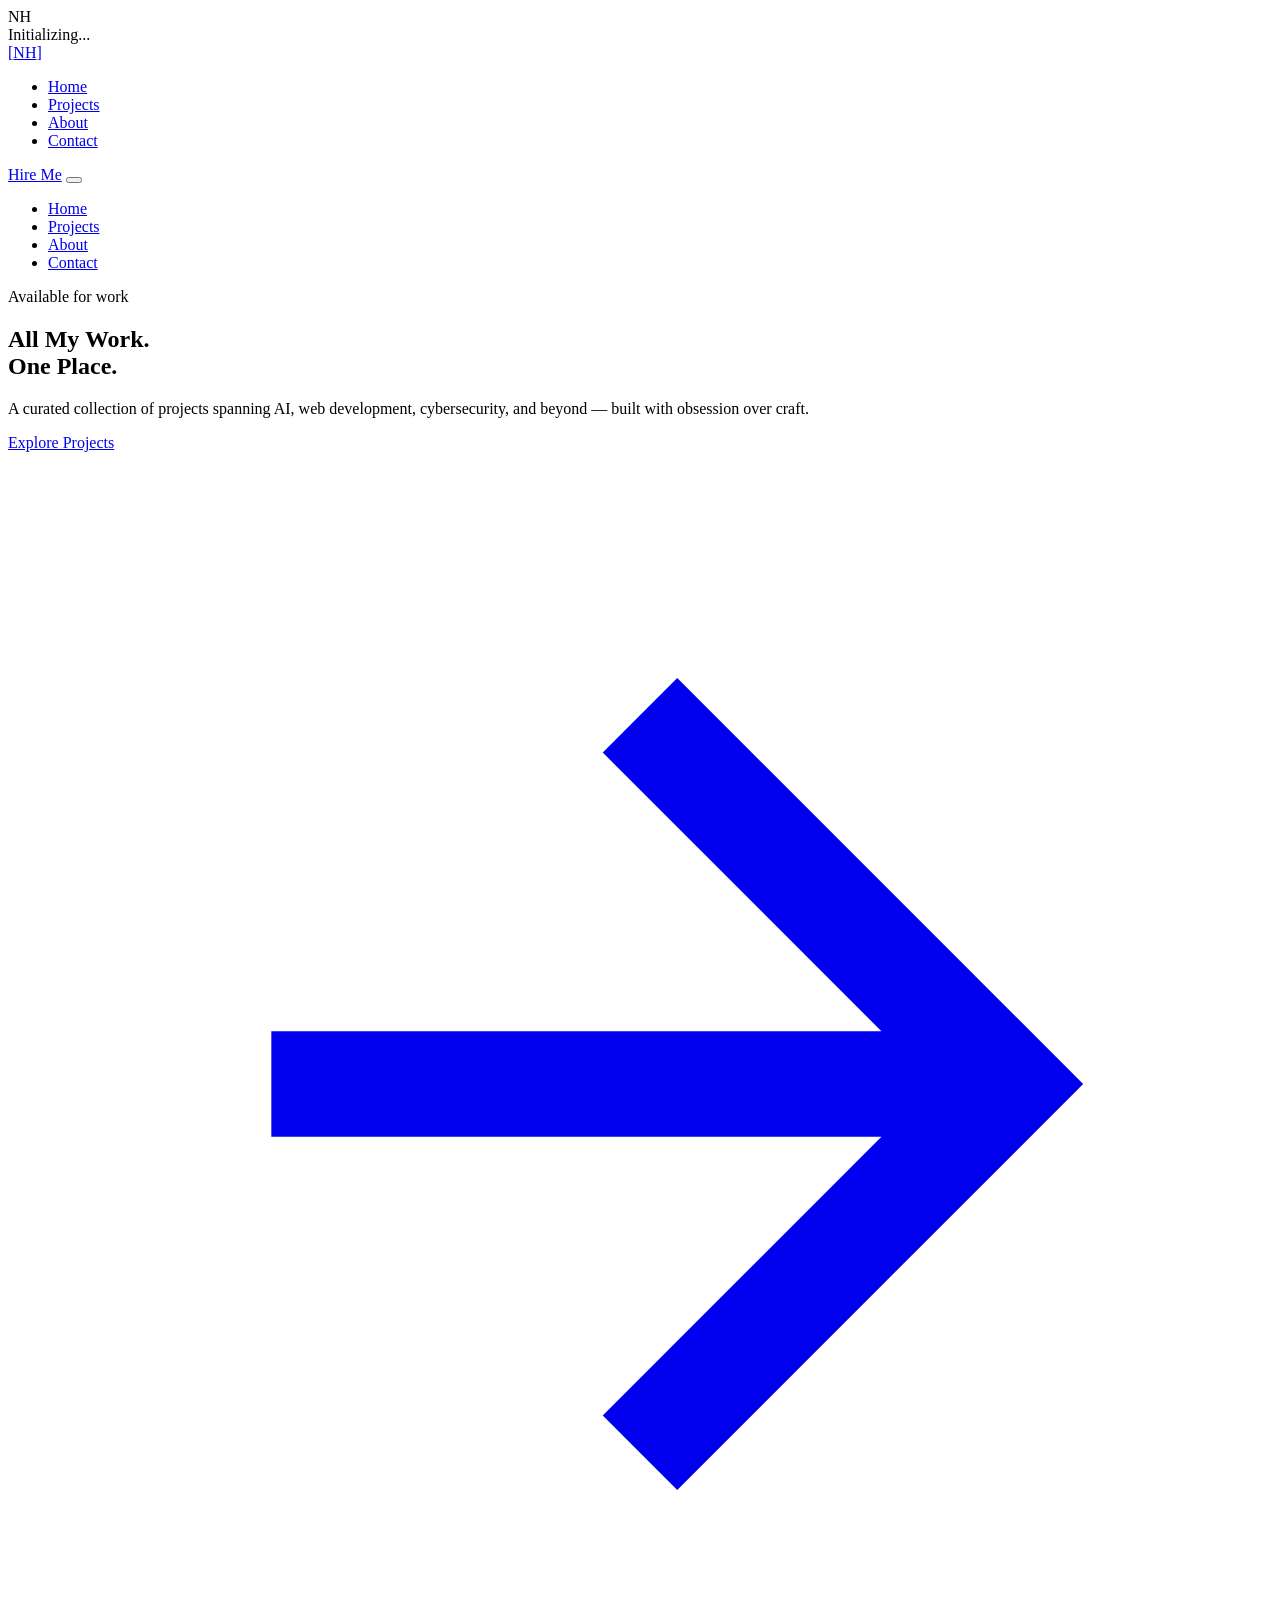
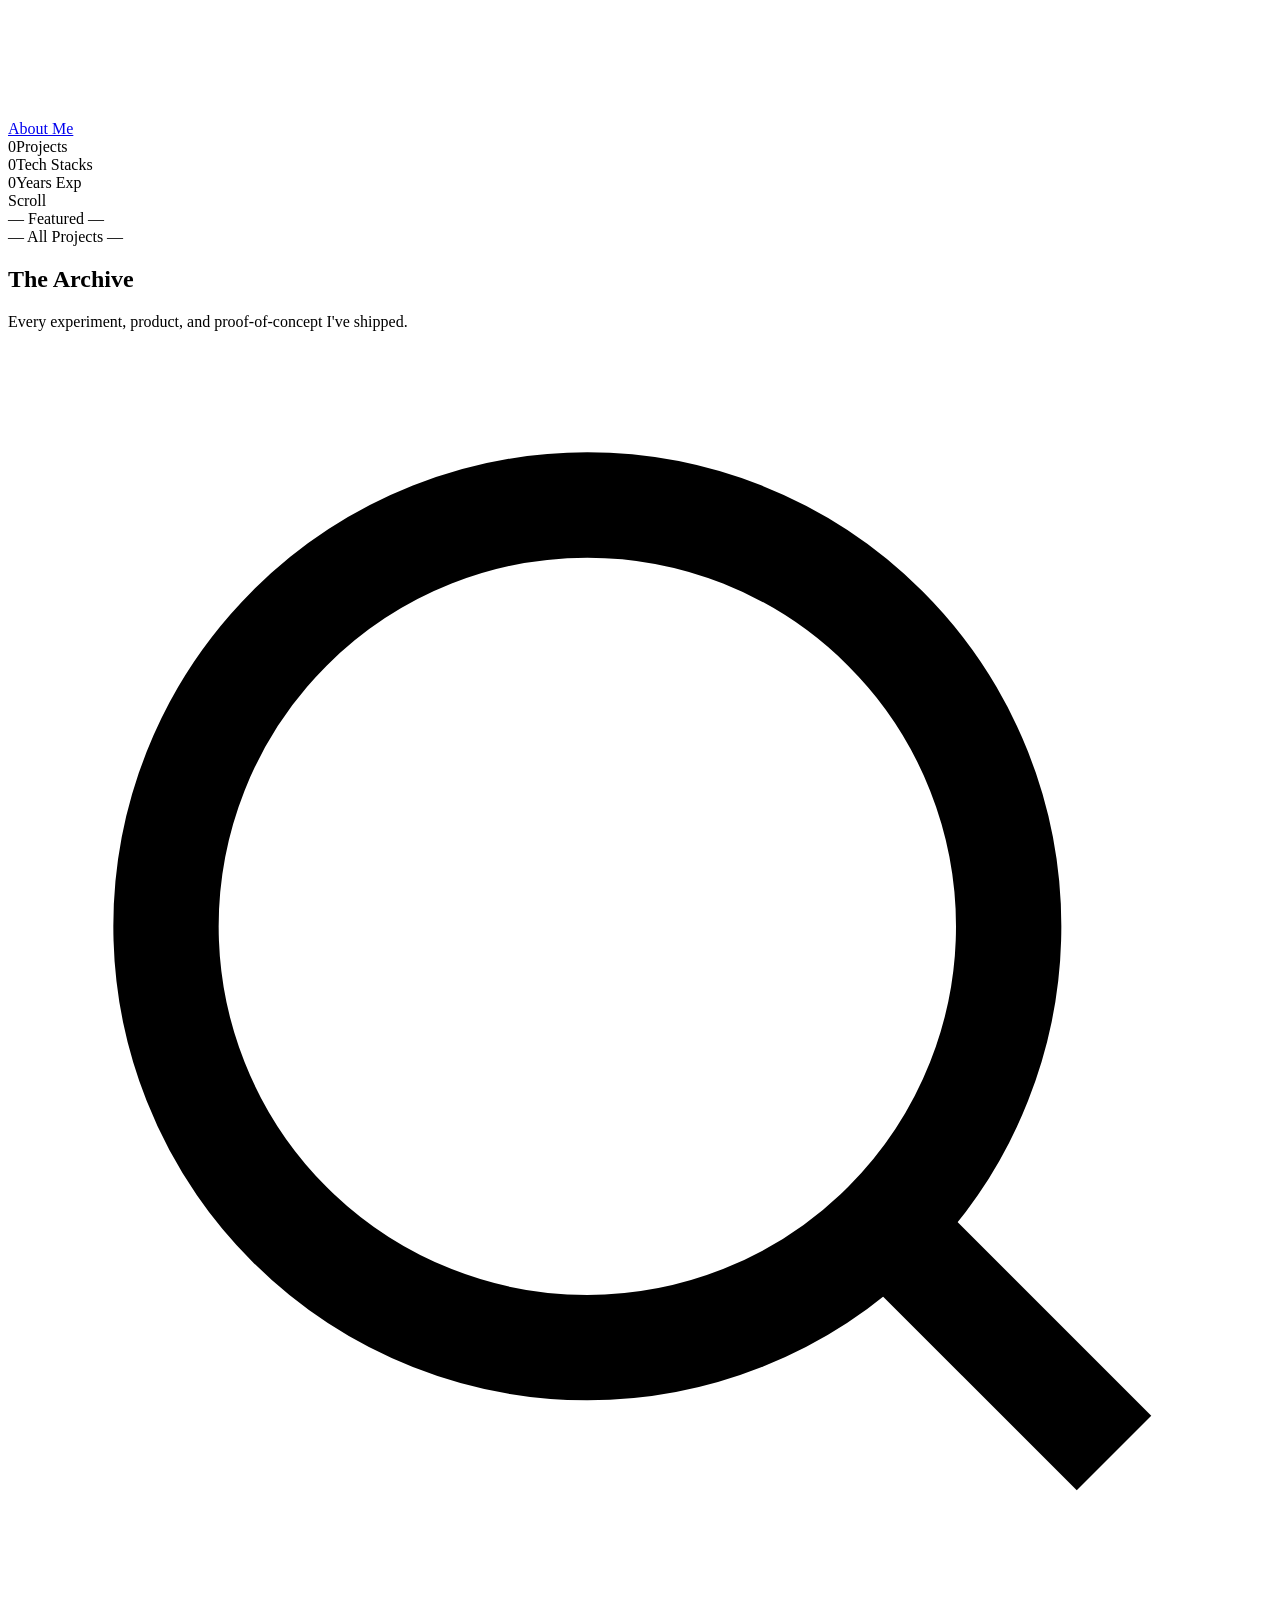
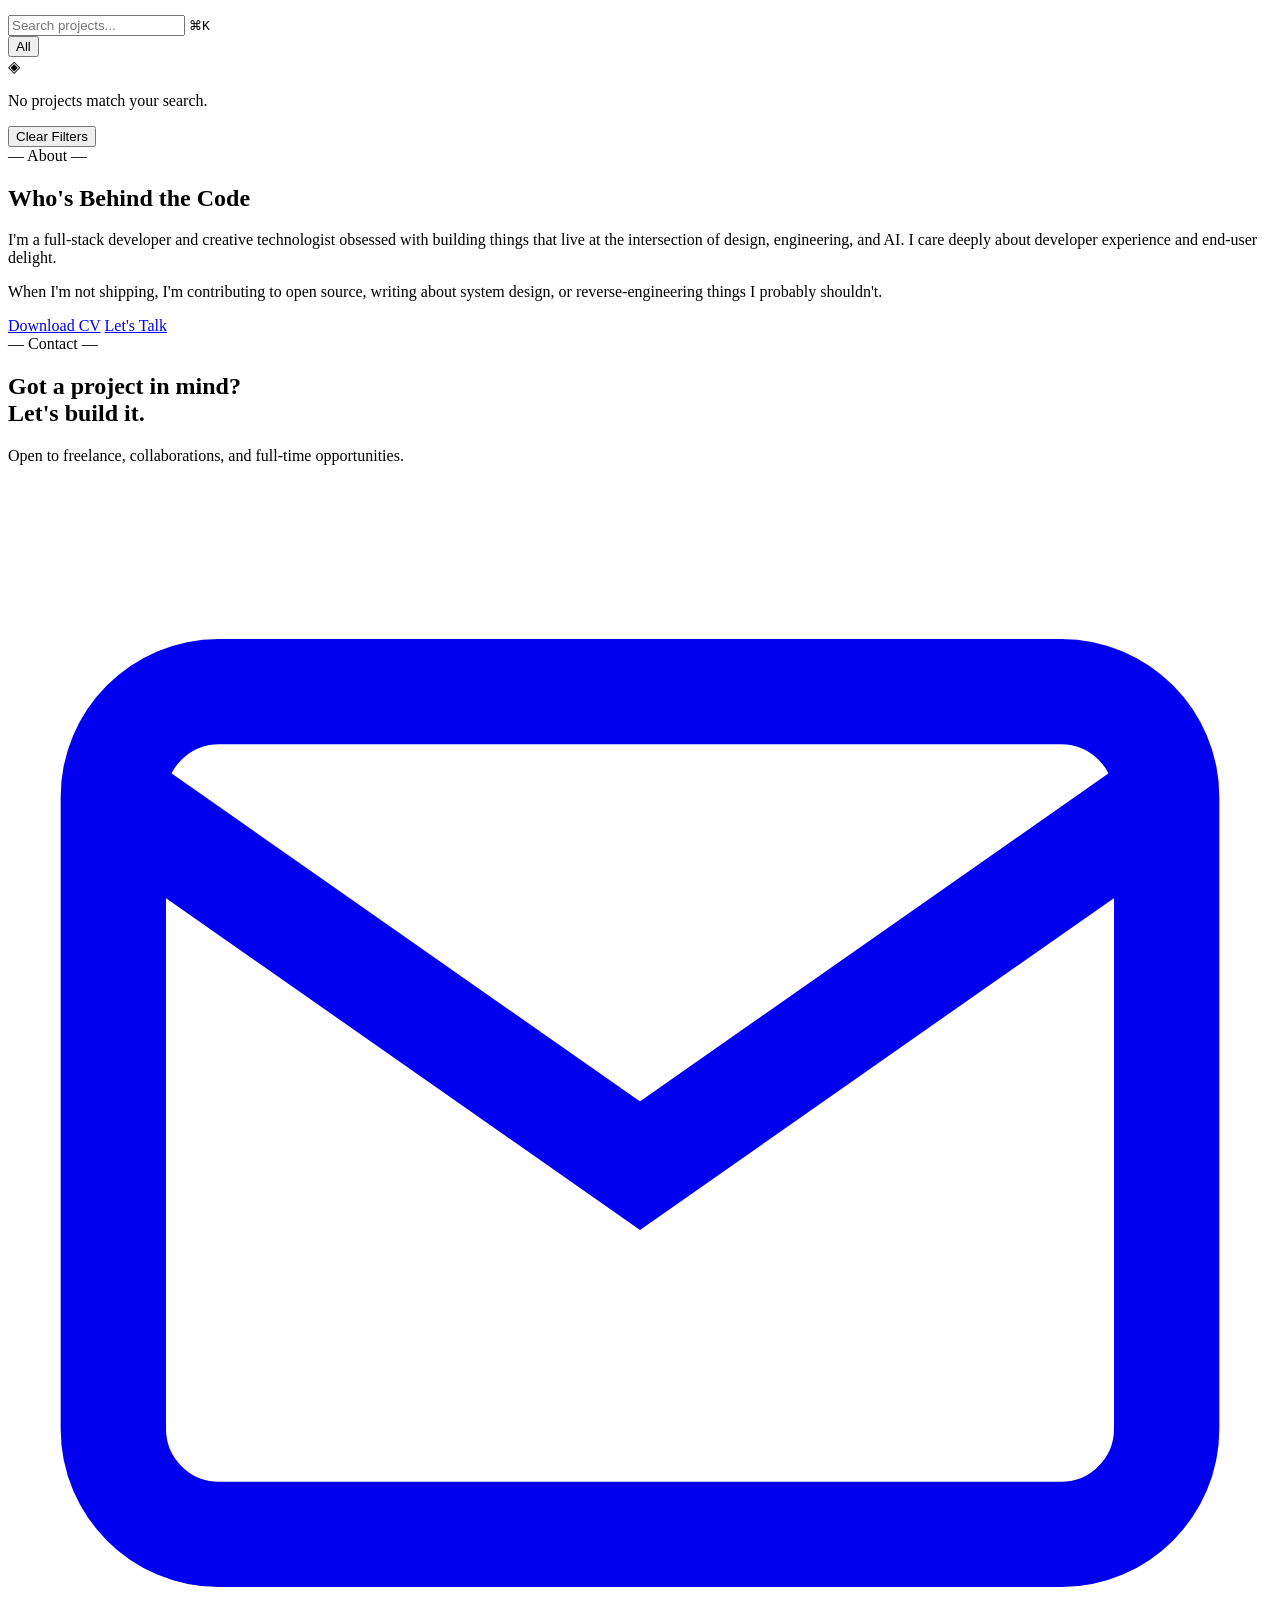
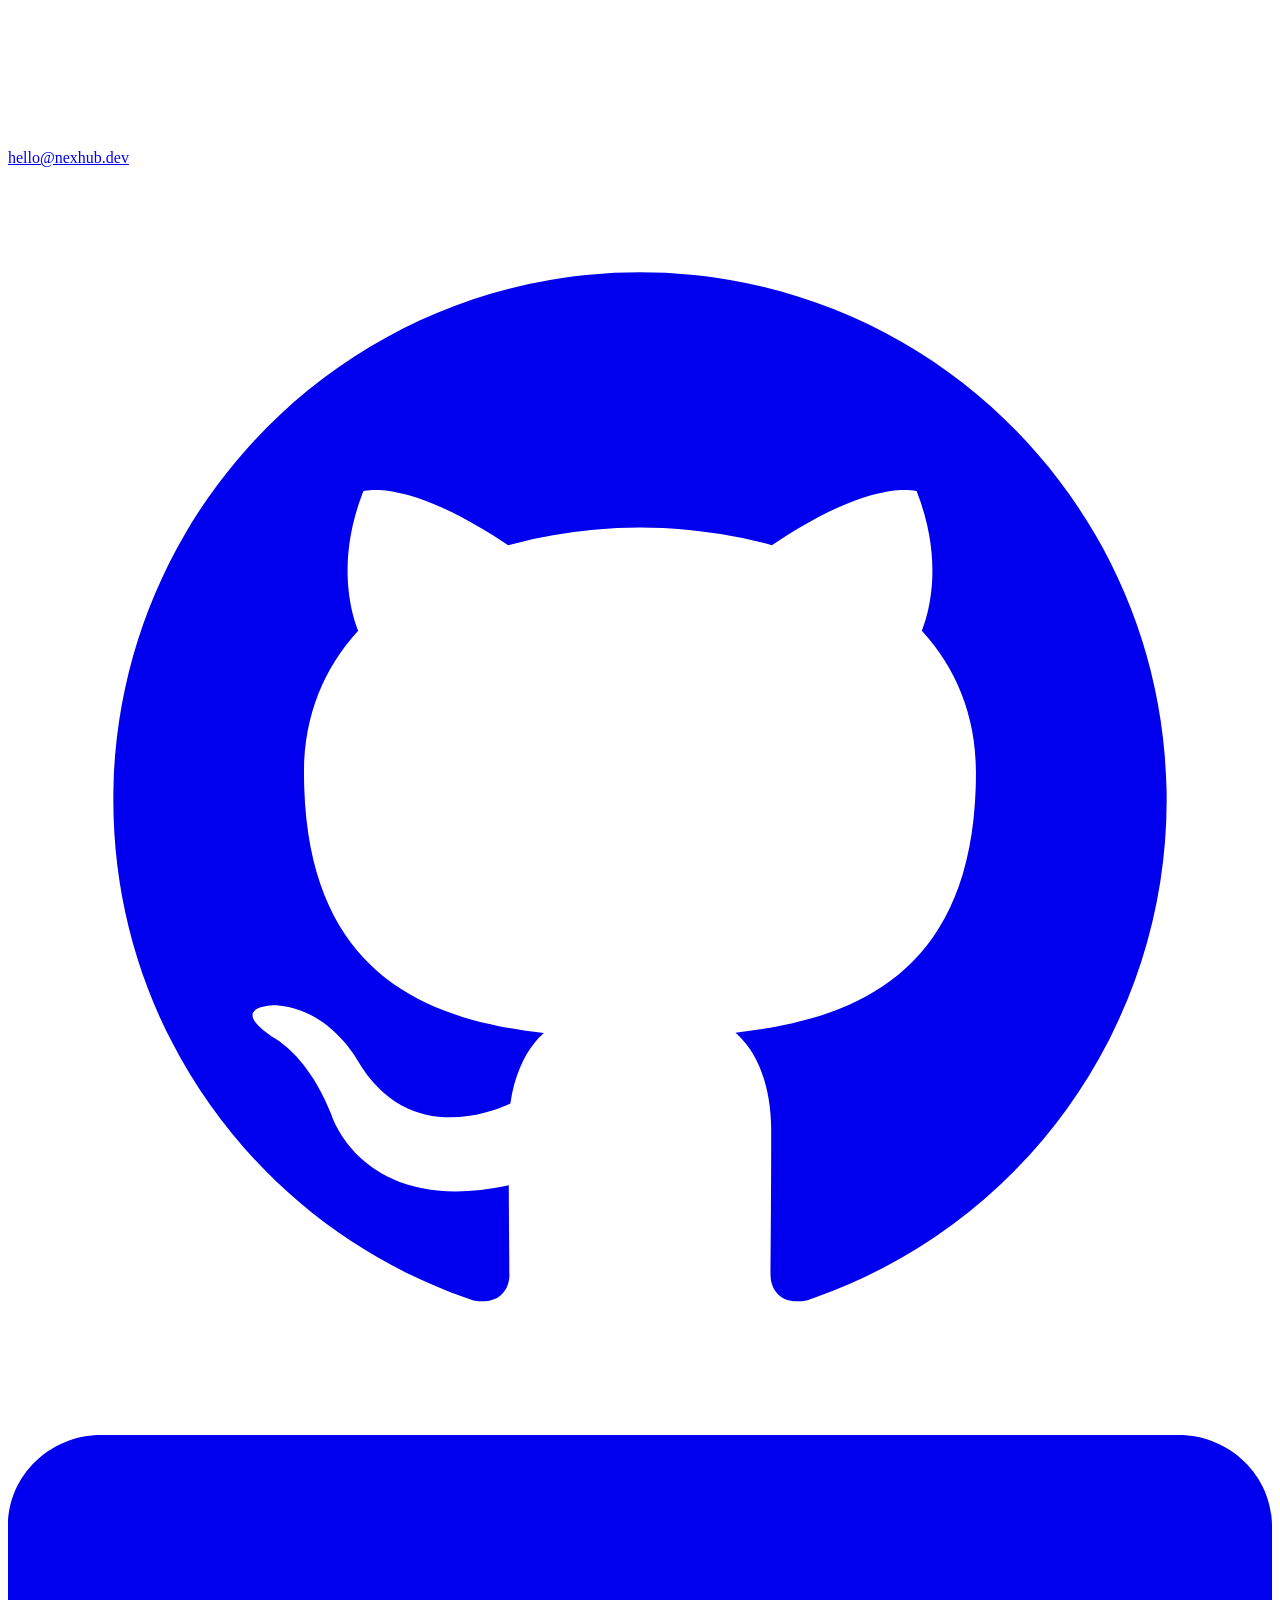
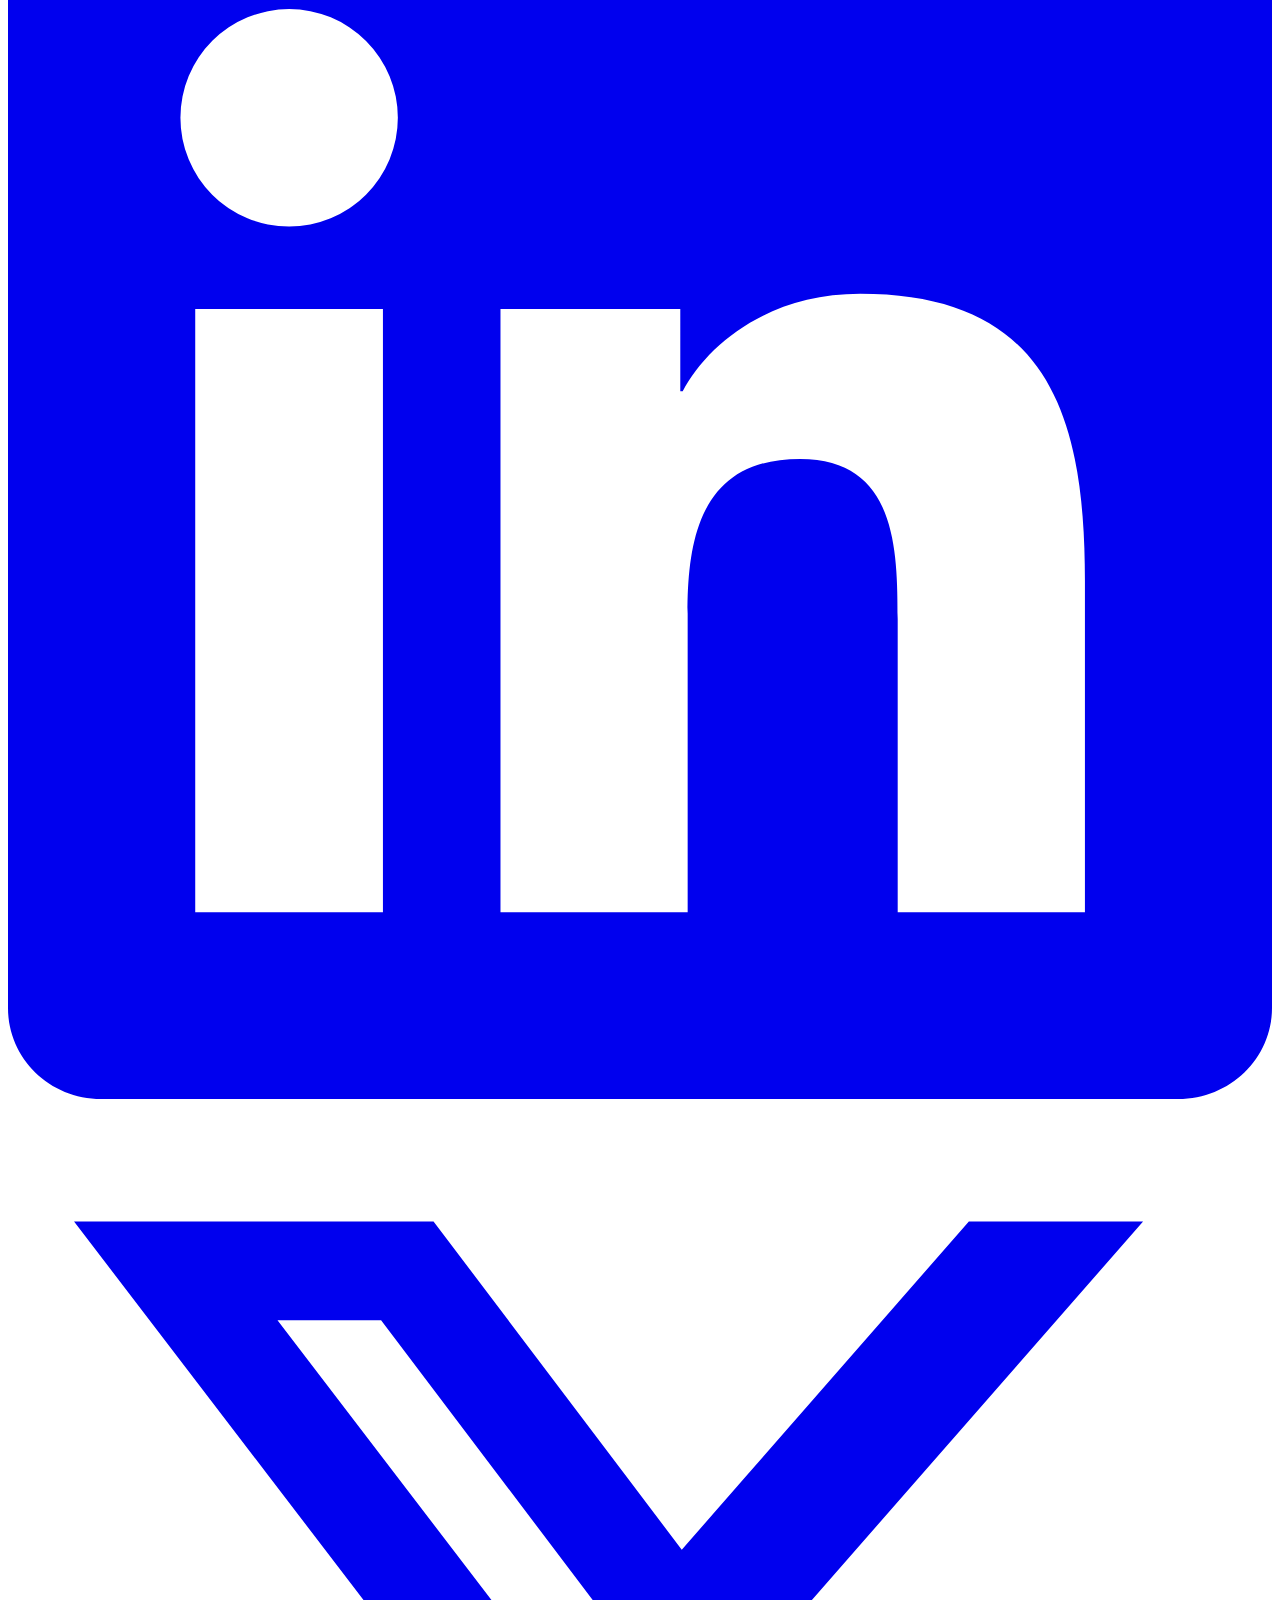
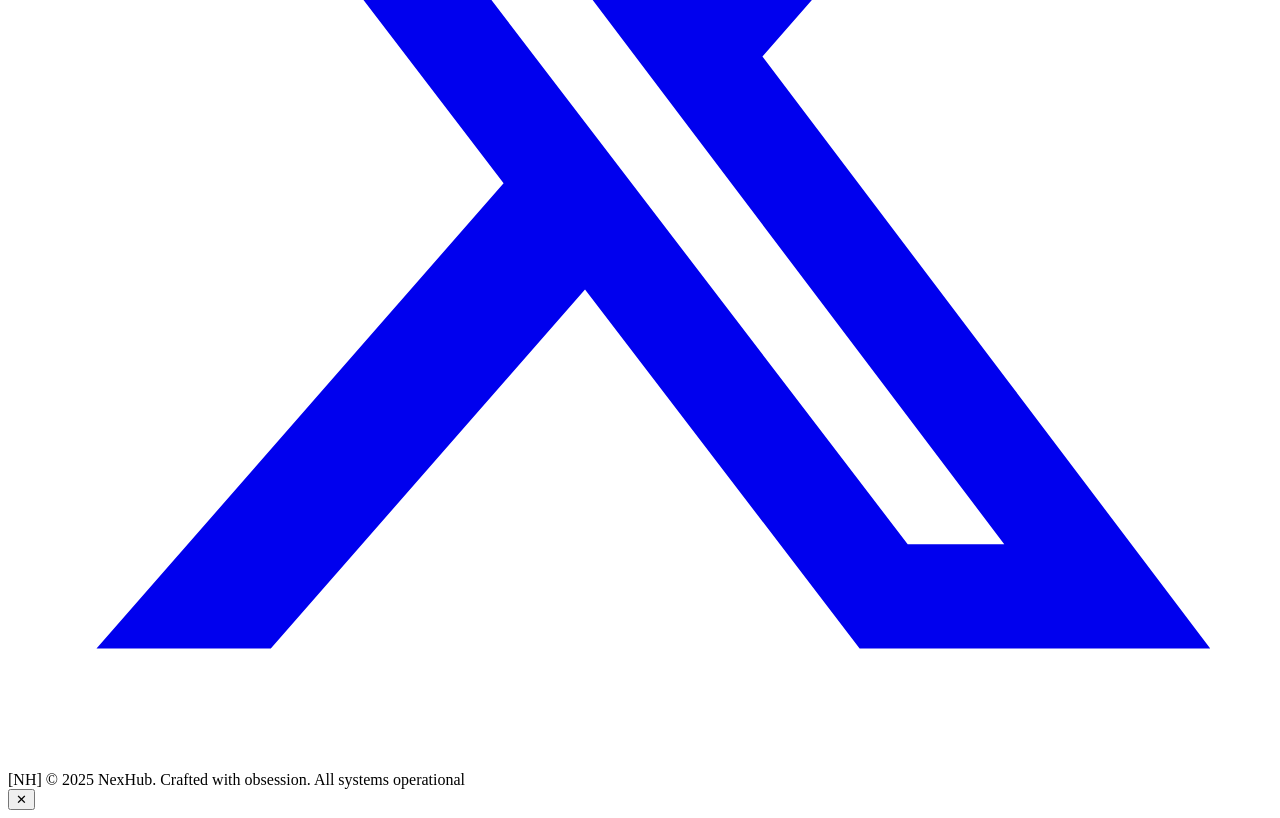
==== index.html @ f2a98eaa "Rename index (4).html to index.html" ====
<!DOCTYPE html>
<html lang="en">
<head>
  <meta charset="UTF-8" />
  <meta name="viewport" content="width=device-width, initial-scale=1.0" />
  <title>NexHub — Project Portfolio</title>
  <link rel="preconnect" href="https://fonts.googleapis.com" />
  <link href="https://fonts.googleapis.com/css2?family=Space+Mono:wght@400;700&family=Syne:wght@400;500;600;700;800&display=swap" rel="stylesheet" />
  <link rel="stylesheet" href="style.css" />
</head>
<body>

<!-- ═══════════════════════════════════════════
     LOADING SCREEN
════════════════════════════════════════════ -->
<div id="loader">
  <div class="loader-inner">
    <div class="loader-logo">NH</div>
    <div class="loader-bar"><div class="loader-fill"></div></div>
    <span class="loader-text">Initializing...</span>
  </div>
</div>

<!-- ═══════════════════════════════════════════
     CURSOR
════════════════════════════════════════════ -->
<div id="cursor"></div>
<div id="cursor-trail"></div>

<!-- ═══════════════════════════════════════════
     NAVBAR
════════════════════════════════════════════ -->
<nav id="navbar">
  <div class="nav-inner">
    <a href="#" class="nav-logo">
      <span class="logo-bracket">[</span>NH<span class="logo-bracket">]</span>
    </a>
    <ul class="nav-links">
      <li><a href="#home" class="nav-link active">Home</a></li>
      <li><a href="#projects" class="nav-link">Projects</a></li>
      <li><a href="#about" class="nav-link">About</a></li>
      <li><a href="#contact" class="nav-link">Contact</a></li>
    </ul>
    <a href="#contact" class="nav-cta">Hire Me</a>
    <button class="hamburger" id="hamburger" aria-label="Menu">
      <span></span><span></span><span></span>
    </button>
  </div>
</nav>

<!-- Mobile Menu -->
<div class="mobile-menu" id="mobileMenu">
  <ul>
    <li><a href="#home" class="mobile-link">Home</a></li>
    <li><a href="#projects" class="mobile-link">Projects</a></li>
    <li><a href="#about" class="mobile-link">About</a></li>
    <li><a href="#contact" class="mobile-link">Contact</a></li>
  </ul>
</div>

<!-- ═══════════════════════════════════════════
     HERO SECTION
════════════════════════════════════════════ -->
<section id="home" class="hero">
  <!-- Animated grid background -->
  <div class="hero-grid"></div>
  <!-- Floating orbs -->
  <div class="orb orb-1"></div>
  <div class="orb orb-2"></div>
  <div class="orb orb-3"></div>

  <div class="hero-content">
    <div class="hero-badge reveal">
      <span class="badge-dot"></span>
      Available for work
    </div>
    <h1 class="hero-title reveal">
      All My Work.<br/>
      <span class="gradient-text">One Place.</span>
    </h1>
    <p class="hero-sub reveal">
      A curated collection of projects spanning AI, web development, cybersecurity, and beyond — built with obsession over craft.
    </p>
    <div class="hero-actions reveal">
      <a href="#projects" class="btn btn-primary">
        <span>Explore Projects</span>
        <svg viewBox="0 0 24 24" fill="none" stroke="currentColor" stroke-width="2"><path d="M5 12h14M12 5l7 7-7 7"/></svg>
      </a>
      <a href="#about" class="btn btn-ghost">About Me</a>
    </div>
    <div class="hero-stats reveal">
      <div class="stat"><span class="stat-num" data-target="24">0</span><span class="stat-label">Projects</span></div>
      <div class="stat-divider"></div>
      <div class="stat"><span class="stat-num" data-target="8">0</span><span class="stat-label">Tech Stacks</span></div>
      <div class="stat-divider"></div>
      <div class="stat"><span class="stat-num" data-target="3">0</span><span class="stat-label">Years Exp</span></div>
    </div>
  </div>

  <div class="hero-scroll-hint">
    <div class="scroll-line"></div>
    <span>Scroll</span>
  </div>
</section>

<!-- ═══════════════════════════════════════════
     FEATURED PROJECT
════════════════════════════════════════════ -->
<section id="featured" class="section-featured">
  <div class="container">
    <div class="section-label reveal">— Featured —</div>
    <div id="featured-card" class="featured-card reveal"></div>
  </div>
</section>

<!-- ═══════════════════════════════════════════
     PROJECTS SECTION
════════════════════════════════════════════ -->
<section id="projects" class="section-projects">
  <div class="container">
    <div class="section-header reveal">
      <div class="section-label">— All Projects —</div>
      <h2 class="section-title">The <span class="gradient-text">Archive</span></h2>
      <p class="section-sub">Every experiment, product, and proof-of-concept I've shipped.</p>
    </div>

    <!-- Filter + Search -->
    <div class="controls reveal">
      <div class="search-wrap">
        <svg class="search-icon" viewBox="0 0 24 24" fill="none" stroke="currentColor" stroke-width="2"><circle cx="11" cy="11" r="8"/><path d="M21 21l-4.35-4.35"/></svg>
        <input type="text" id="searchInput" placeholder="Search projects..." class="search-input" />
        <kbd class="search-kbd">⌘K</kbd>
      </div>
      <div class="filter-tags" id="filterTags">
        <button class="filter-btn active" data-tag="all">All</button>
        <!-- Tags injected by JS -->
      </div>
    </div>

    <!-- Project Grid -->
    <div class="projects-grid" id="projectsGrid"></div>
    <div class="no-results hidden" id="noResults">
      <div class="no-results-icon">◈</div>
      <p>No projects match your search.</p>
      <button class="btn btn-ghost" onclick="resetFilters()">Clear Filters</button>
    </div>
  </div>
</section>

<!-- ═══════════════════════════════════════════
     ABOUT SECTION
════════════════════════════════════════════ -->
<section id="about" class="section-about">
  <div class="container">
    <div class="about-grid">
      <div class="about-left reveal">
        <div class="section-label">— About —</div>
        <h2 class="section-title">Who's <span class="gradient-text">Behind</span> the Code</h2>
        <p class="about-text">
          I'm a full-stack developer and creative technologist obsessed with building things that live at the intersection of design, engineering, and AI. I care deeply about developer experience and end-user delight.
        </p>
        <p class="about-text">
          When I'm not shipping, I'm contributing to open source, writing about system design, or reverse-engineering things I probably shouldn't.
        </p>
        <div class="about-actions">
          <a href="#" class="btn btn-primary">Download CV</a>
          <a href="#contact" class="btn btn-ghost">Let's Talk</a>
        </div>
      </div>
      <div class="about-right reveal">
        <div class="skills-grid" id="skillsGrid"></div>
      </div>
    </div>
  </div>
</section>

<!-- ═══════════════════════════════════════════
     CONTACT SECTION
════════════════════════════════════════════ -->
<section id="contact" class="section-contact">
  <div class="container">
    <div class="contact-inner reveal">
      <div class="contact-glow"></div>
      <div class="section-label">— Contact —</div>
      <h2 class="contact-title">Got a project in mind?<br/><span class="gradient-text">Let's build it.</span></h2>
      <p class="contact-sub">Open to freelance, collaborations, and full-time opportunities.</p>
      <a href="mailto:hello@nexhub.dev" class="btn btn-primary btn-lg">
        <svg viewBox="0 0 24 24" fill="none" stroke="currentColor" stroke-width="2"><path d="M4 4h16c1.1 0 2 .9 2 2v12c0 1.1-.9 2-2 2H4c-1.1 0-2-.9-2-2V6c0-1.1.9-2 2-2z"/><polyline points="22,6 12,13 2,6"/></svg>
        <span>hello@nexhub.dev</span>
      </a>
      <div class="social-links">
        <a href="#" class="social-link" aria-label="GitHub">
          <svg viewBox="0 0 24 24" fill="currentColor"><path d="M12 2C6.477 2 2 6.484 2 12.017c0 4.425 2.865 8.18 6.839 9.504.5.092.682-.217.682-.483 0-.237-.008-.868-.013-1.703-2.782.605-3.369-1.343-3.369-1.343-.454-1.158-1.11-1.466-1.11-1.466-.908-.62.069-.608.069-.608 1.003.07 1.531 1.032 1.531 1.032.892 1.53 2.341 1.088 2.91.832.092-.647.35-1.088.636-1.338-2.22-.253-4.555-1.113-4.555-4.951 0-1.093.39-1.988 1.029-2.688-.103-.253-.446-1.272.098-2.65 0 0 .84-.27 2.75 1.026A9.564 9.564 0 0112 6.844c.85.004 1.705.115 2.504.337 1.909-1.296 2.747-1.027 2.747-1.027.546 1.379.202 2.398.1 2.651.64.7 1.028 1.595 1.028 2.688 0 3.848-2.339 4.695-4.566 4.943.359.309.678.92.678 1.855 0 1.338-.012 2.419-.012 2.747 0 .268.18.58.688.482A10.019 10.019 0 0022 12.017C22 6.484 17.522 2 12 2z"/></svg>
        </a>
        <a href="#" class="social-link" aria-label="LinkedIn">
          <svg viewBox="0 0 24 24" fill="currentColor"><path d="M20.447 20.452h-3.554v-5.569c0-1.328-.027-3.037-1.852-3.037-1.853 0-2.136 1.445-2.136 2.939v5.667H9.351V9h3.414v1.561h.046c.477-.9 1.637-1.85 3.37-1.85 3.601 0 4.267 2.37 4.267 5.455v6.286zM5.337 7.433a2.062 2.062 0 01-2.063-2.065 2.064 2.064 0 112.063 2.065zm1.782 13.019H3.555V9h3.564v11.452zM22.225 0H1.771C.792 0 0 .774 0 1.729v20.542C0 23.227.792 24 1.771 24h20.451C23.2 24 24 23.227 24 22.271V1.729C24 .774 23.2 0 22.222 0h.003z"/></svg>
        </a>
        <a href="#" class="social-link" aria-label="Twitter/X">
          <svg viewBox="0 0 24 24" fill="currentColor"><path d="M18.244 2.25h3.308l-7.227 8.26 8.502 11.24H16.17l-5.214-6.817L4.99 21.75H1.68l7.73-8.835L1.254 2.25H8.08l4.713 6.231zm-1.161 17.52h1.833L7.084 4.126H5.117z"/></svg>
        </a>
      </div>
    </div>
  </div>
</section>

<!-- ═══════════════════════════════════════════
     FOOTER
════════════════════════════════════════════ -->
<footer class="footer">
  <div class="container">
    <div class="footer-inner">
      <span class="footer-logo"><span class="logo-bracket">[</span>NH<span class="logo-bracket">]</span></span>
      <span class="footer-copy">© 2025 NexHub. Crafted with obsession.</span>
      <span class="footer-status"><span class="status-dot"></span> All systems operational</span>
    </div>
  </div>
</footer>

<!-- ═══════════════════════════════════════════
     PROJECT MODAL
════════════════════════════════════════════ -->
<div class="modal-overlay" id="modalOverlay">
  <div class="modal" id="modal">
    <button class="modal-close" id="modalClose">✕</button>
    <div class="modal-content" id="modalContent"></div>
  </div>
</div>

<script src="script.js"></script>
</body>
</html>
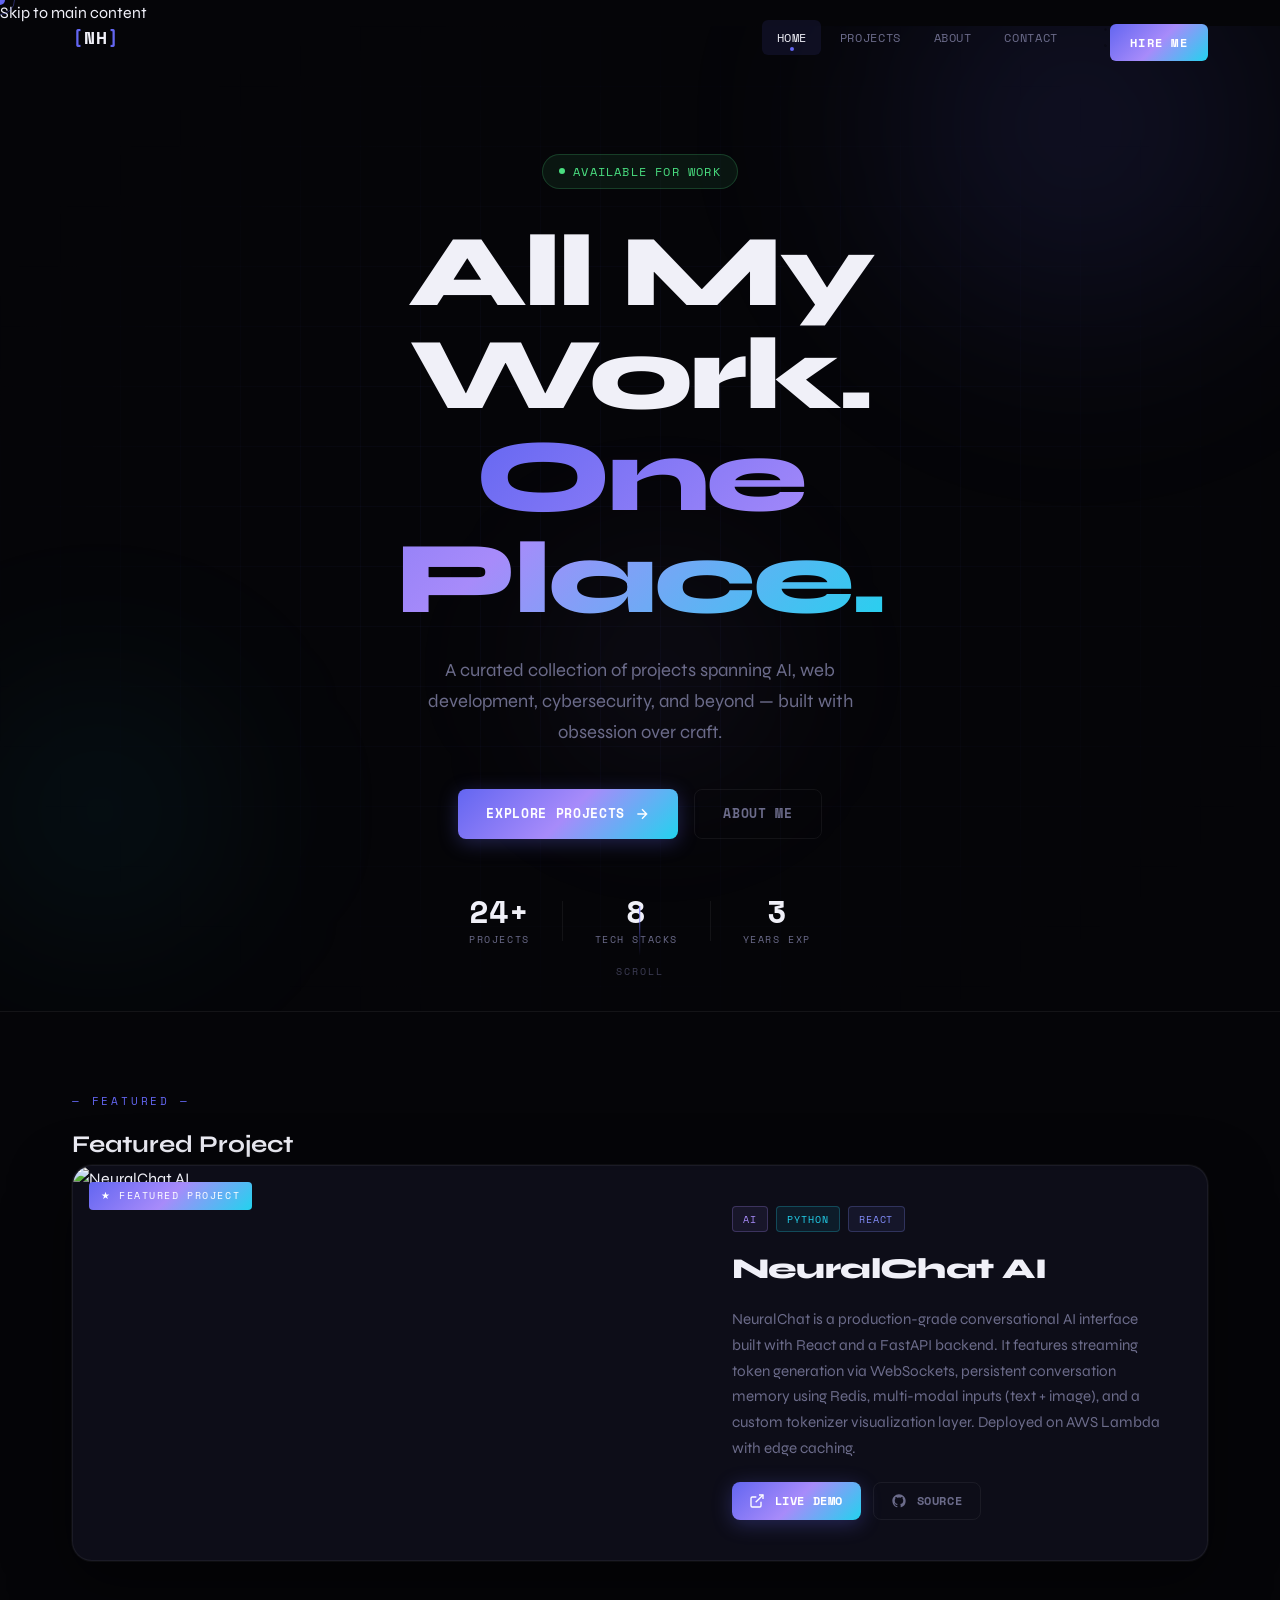
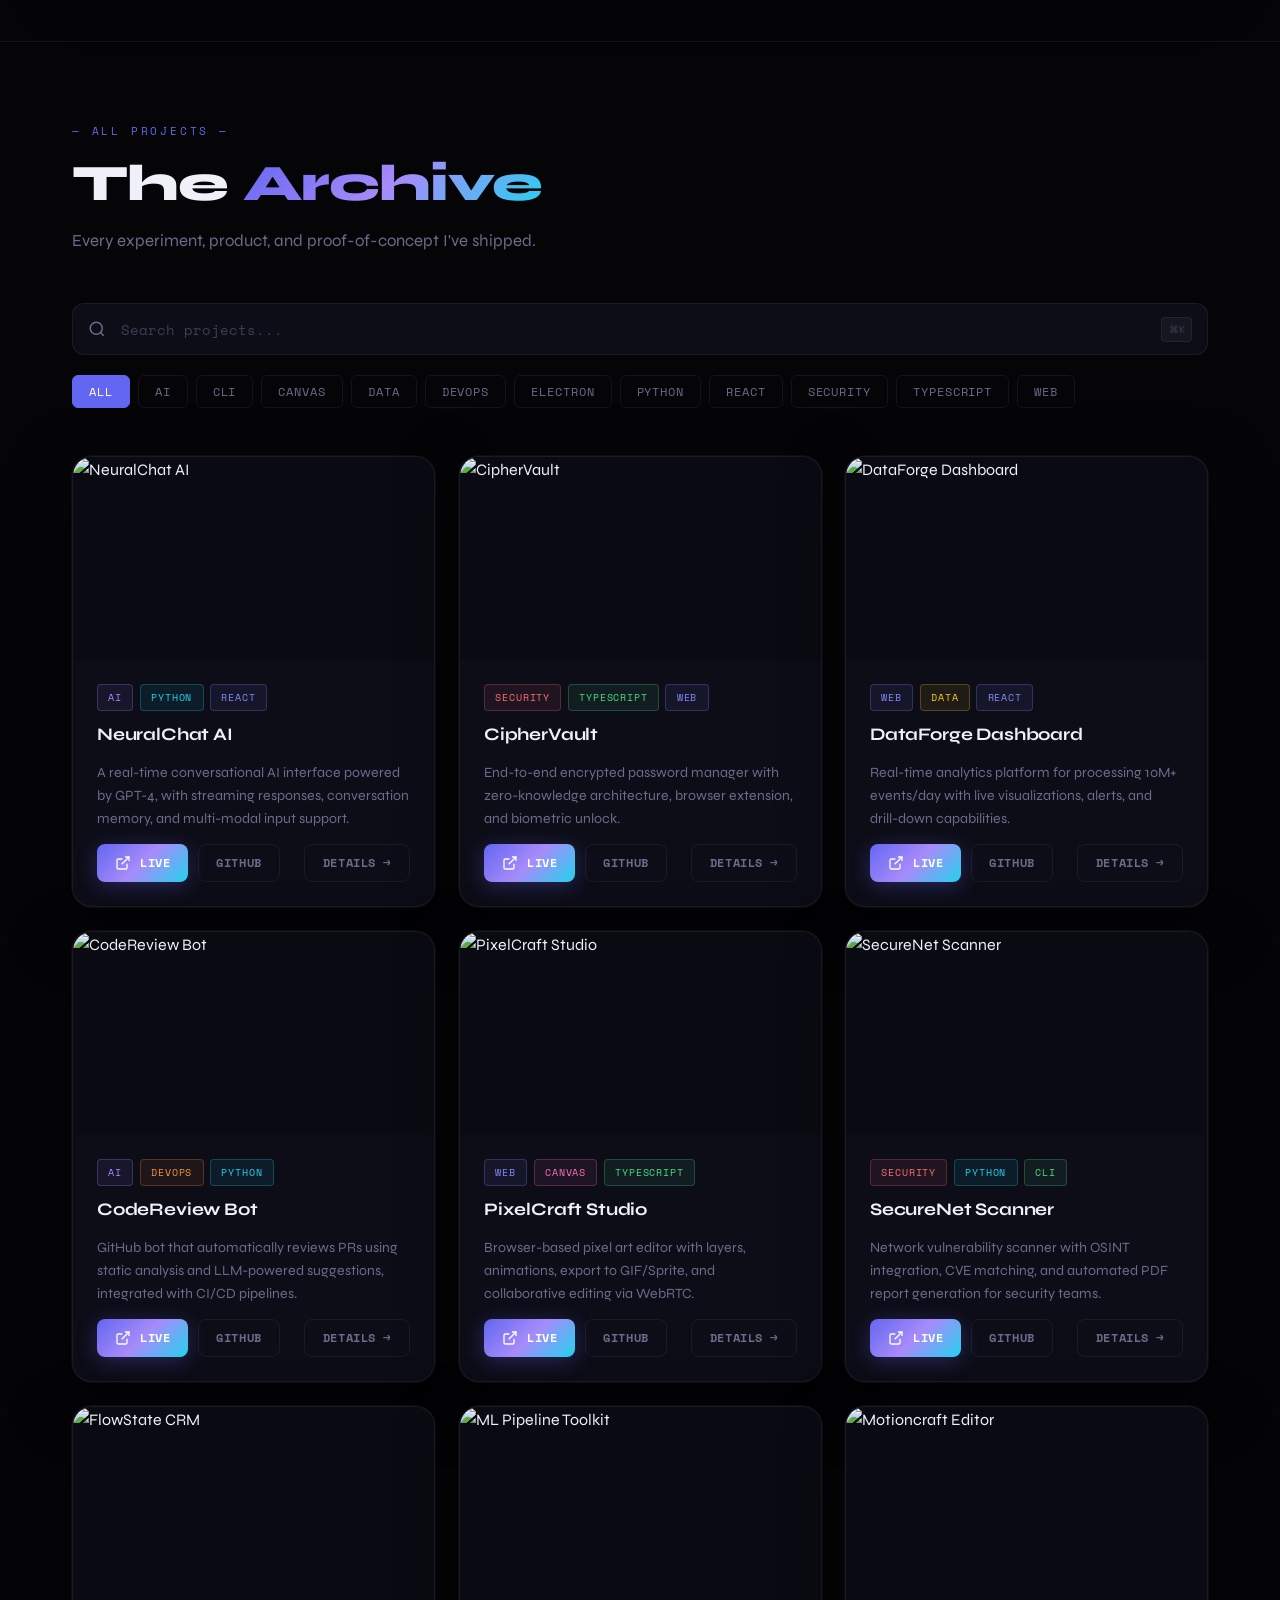
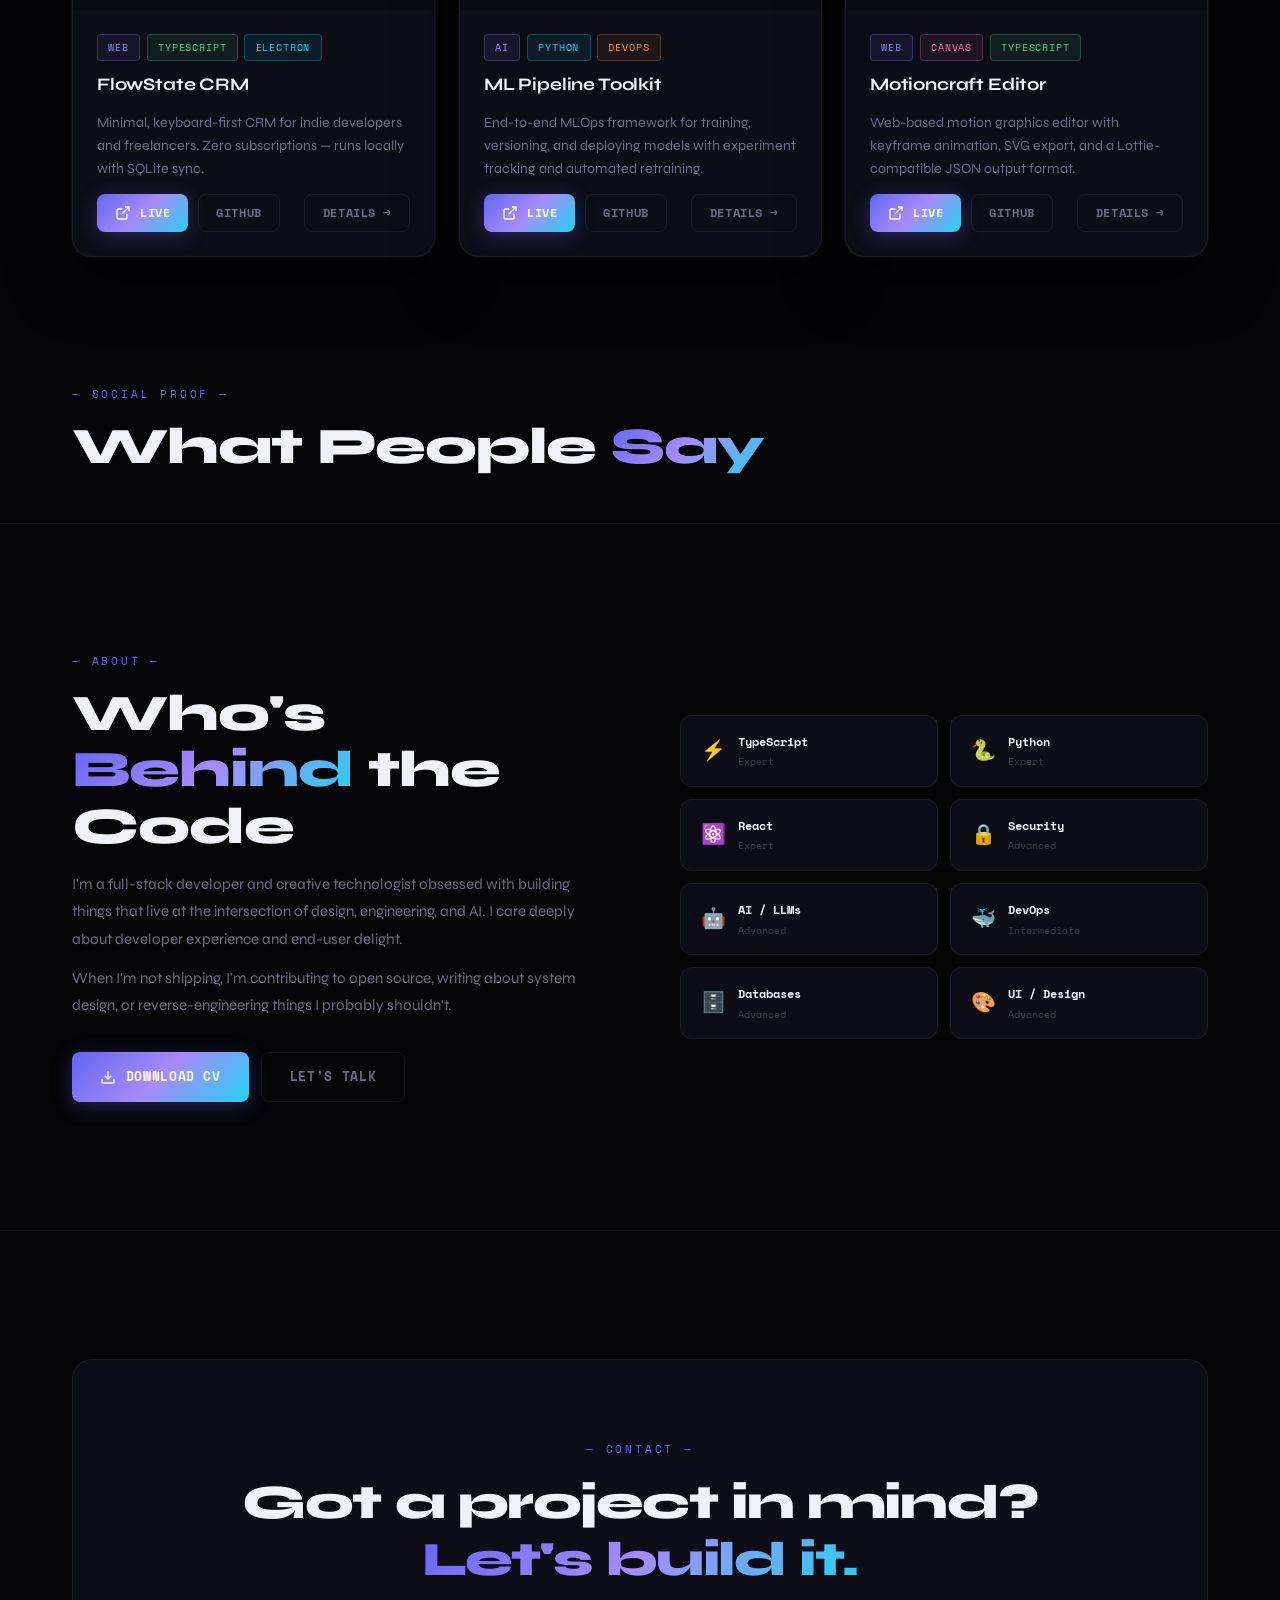
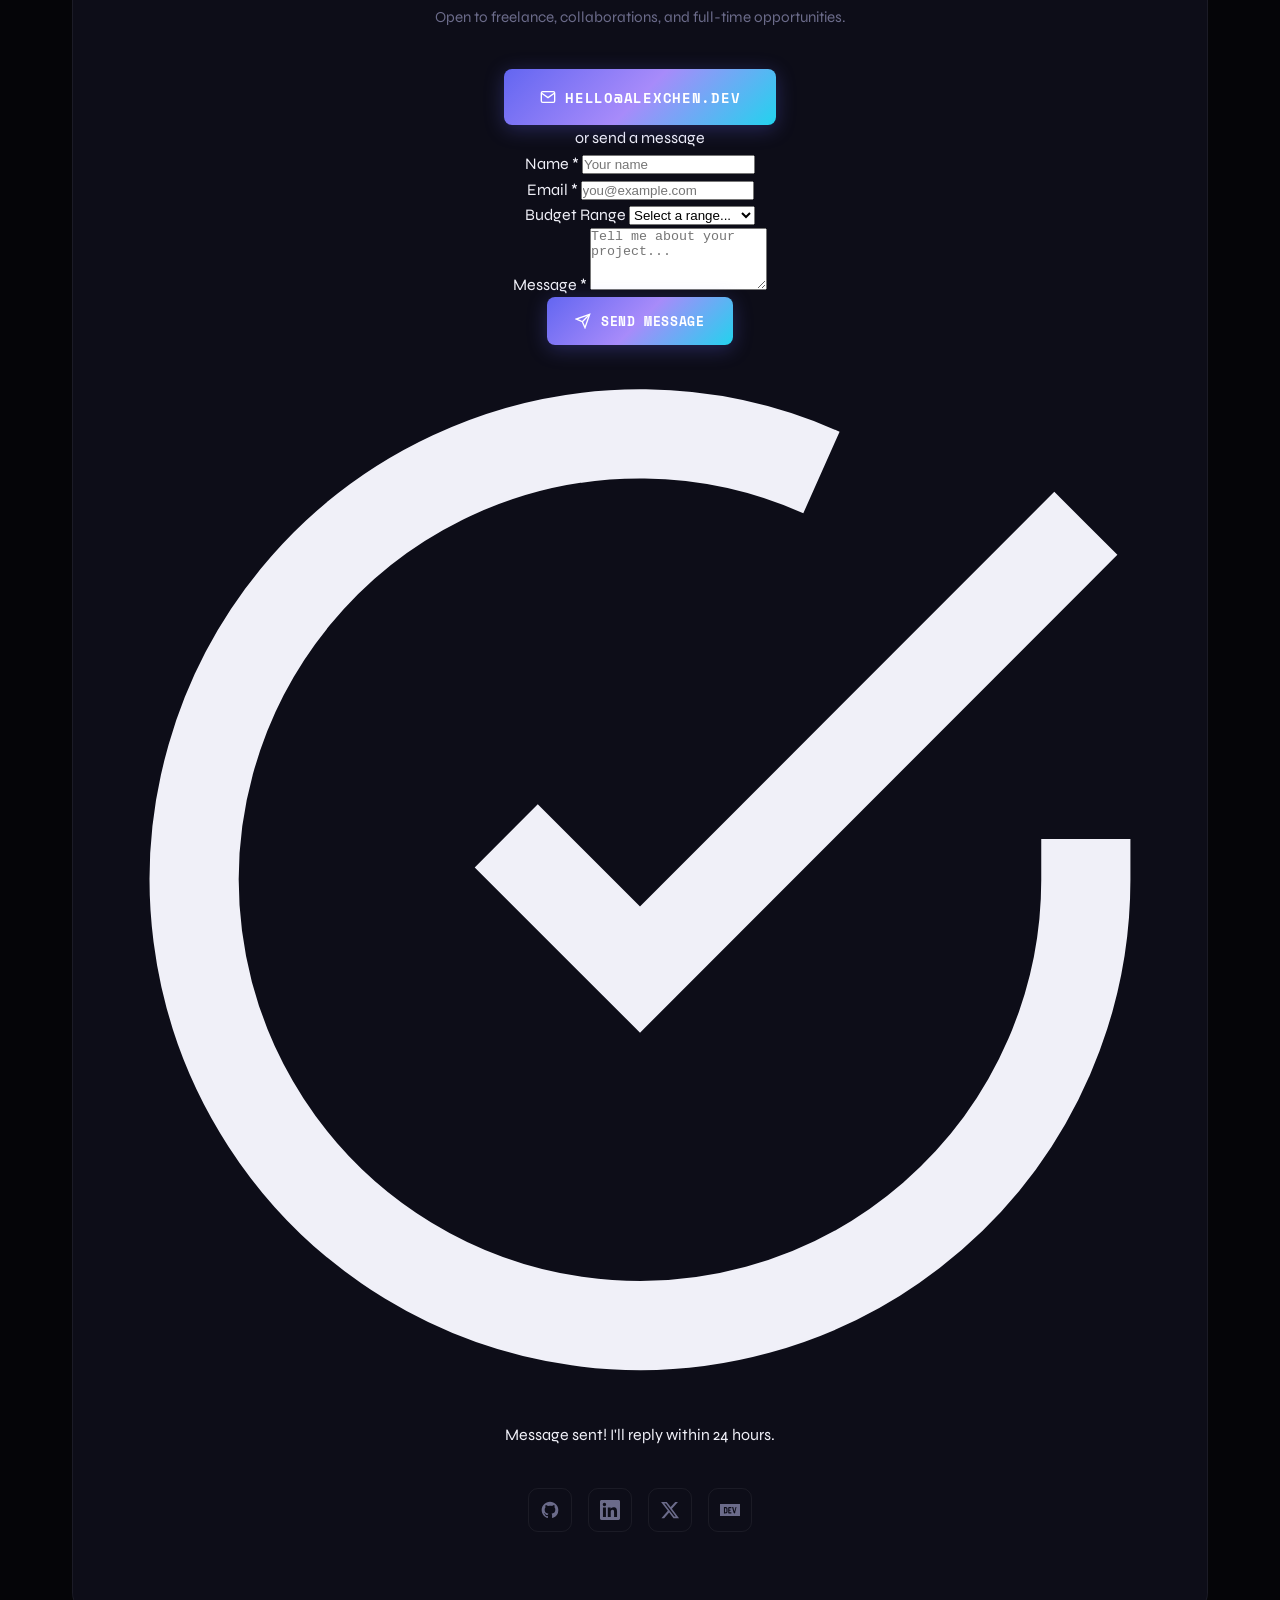
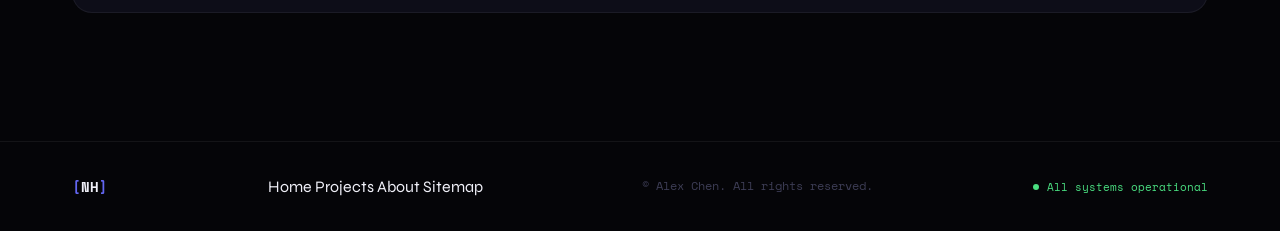
==== commit d11e2f29: "proper ht" ====
--- a/index.html
+++ b/index.html
@@ -1,80 +1,225 @@
 <!DOCTYPE html>
-<html lang="en">
+<html lang="en" prefix="og: https://ogp.me/ns#">
 <head>
+  <!-- ═══════════════════════════════════════════
+       CRITICAL META — Charset & Viewport first
+  ════════════════════════════════════════════ -->
   <meta charset="UTF-8" />
   <meta name="viewport" content="width=device-width, initial-scale=1.0" />
-  <title>NexHub — Project Portfolio</title>
+  <meta http-equiv="X-UA-Compatible" content="IE=edge" />
+
+  <!-- ═══════════════════════════════════════════
+       PRIMARY ON-PAGE SEO
+  ════════════════════════════════════════════ -->
+  <title>Alex Chen — Full-Stack Developer & AI Engineer | NexHub Portfolio</title>
+  <meta name="description" content="Full-stack developer and AI engineer with 3+ years building production apps in TypeScript, Python, and React. Explore 24 projects spanning AI, cybersecurity, and web engineering." />
+  <meta name="keywords" content="full stack developer, AI engineer, TypeScript, Python, React, portfolio, web developer, machine learning, cybersecurity, open source" />
+  <meta name="author" content="Alex Chen" />
+  <meta name="robots" content="index, follow, max-image-preview:large, max-snippet:-1, max-video-preview:-1" />
+  <meta name="theme-color" content="#050508" />
+  <meta name="color-scheme" content="dark light" />
+  <link rel="canonical" href="https://alexchen.dev/" />
+
+  <!-- ═══════════════════════════════════════════
+       OPEN GRAPH (Facebook, LinkedIn, Discord…)
+  ════════════════════════════════════════════ -->
+  <meta property="og:type"        content="website" />
+  <meta property="og:url"         content="https://alexchen.dev/" />
+  <meta property="og:title"       content="Alex Chen — Full-Stack Developer & AI Engineer" />
+  <meta property="og:description" content="Full-stack developer and AI engineer. 24 projects spanning AI, cybersecurity, and web engineering. Built with obsession over craft." />
+  <meta property="og:image"       content="https://alexchen.dev/og-image.png" />
+  <meta property="og:image:width"  content="1200" />
+  <meta property="og:image:height" content="630" />
+  <meta property="og:image:alt"   content="Alex Chen portfolio — NexHub" />
+  <meta property="og:site_name"   content="NexHub" />
+  <meta property="og:locale"      content="en_US" />
+
+  <!-- ═══════════════════════════════════════════
+       TWITTER / X CARD
+  ════════════════════════════════════════════ -->
+  <meta name="twitter:card"        content="summary_large_image" />
+  <meta name="twitter:site"        content="@alexchen_dev" />
+  <meta name="twitter:creator"     content="@alexchen_dev" />
+  <meta name="twitter:title"       content="Alex Chen — Full-Stack Developer & AI Engineer" />
+  <meta name="twitter:description" content="Full-stack developer and AI engineer. 24 projects spanning AI, cybersecurity, and web engineering." />
+  <meta name="twitter:image"       content="https://alexchen.dev/og-image.png" />
+  <meta name="twitter:image:alt"   content="Alex Chen — NexHub Portfolio" />
+
+  <!-- ═══════════════════════════════════════════
+       STRUCTURED DATA — JSON-LD (Google Rich Results)
+  ════════════════════════════════════════════ -->
+  <script type="application/ld+json">
+  {
+    "@context": "https://schema.org",
+    "@graph": [
+      {
+        "@type": "Person",
+        "@id": "https://alexchen.dev/#person",
+        "name": "Alex Chen",
+        "url": "https://alexchen.dev",
+        "image": "https://alexchen.dev/og-image.png",
+        "jobTitle": "Full-Stack Developer & AI Engineer",
+        "description": "Full-stack developer and AI engineer with 3+ years building production applications.",
+        "email": "hello@alexchen.dev",
+        "sameAs": [
+          "https://github.com/alexchen",
+          "https://linkedin.com/in/alexchen",
+          "https://twitter.com/alexchen_dev"
+        ],
+        "knowsAbout": ["TypeScript","Python","React","Machine Learning","Cybersecurity","Node.js","AWS","PostgreSQL"]
+      },
+      {
+        "@type": "WebSite",
+        "@id": "https://alexchen.dev/#website",
+        "url": "https://alexchen.dev",
+        "name": "NexHub — Alex Chen Portfolio",
+        "description": "Full-stack developer and AI engineer portfolio",
+        "author": { "@id": "https://alexchen.dev/#person" },
+        "potentialAction": {
+          "@type": "SearchAction",
+          "target": "https://alexchen.dev/?search={search_term_string}",
+          "query-input": "required name=search_term_string"
+        }
+      },
+      {
+        "@type": "ItemList",
+        "name": "Featured Projects",
+        "numberOfItems": 9,
+        "itemListElement": [
+          { "@type":"ListItem","position":1,"name":"NeuralChat AI","url":"https://alexchen.dev/#neuralchat" },
+          { "@type":"ListItem","position":2,"name":"CipherVault","url":"https://alexchen.dev/#ciphervault" },
+          { "@type":"ListItem","position":3,"name":"DataForge Dashboard","url":"https://alexchen.dev/#dataforge" }
+        ]
+      },
+      {
+        "@type": "BreadcrumbList",
+        "itemListElement": [
+          { "@type":"ListItem","position":1,"name":"Home","item":"https://alexchen.dev/" },
+          { "@type":"ListItem","position":2,"name":"Projects","item":"https://alexchen.dev/#projects" },
+          { "@type":"ListItem","position":3,"name":"About","item":"https://alexchen.dev/#about" }
+        ]
+      }
+    ]
+  }
+  </script>
+
+  <!-- ═══════════════════════════════════════════
+       FAVICONS & PWA MANIFEST
+  ════════════════════════════════════════════ -->
+  <link rel="icon"             href="favicon.ico" sizes="any" />
+  <link rel="icon"             href="favicon.svg" type="image/svg+xml" />
+  <link rel="apple-touch-icon" href="apple-touch-icon.png" />
+  <link rel="manifest"         href="site.webmanifest" />
+
+  <!-- ═══════════════════════════════════════════
+       PRECONNECT & FONTS
+  ════════════════════════════════════════════ -->
   <link rel="preconnect" href="https://fonts.googleapis.com" />
+  <link rel="preconnect" href="https://fonts.gstatic.com" crossorigin />
   <link href="https://fonts.googleapis.com/css2?family=Space+Mono:wght@400;700&family=Syne:wght@400;500;600;700;800&display=swap" rel="stylesheet" />
+
+  <!-- ═══════════════════════════════════════════
+       PRELOAD CRITICAL ASSETS
+  ════════════════════════════════════════════ -->
+  <link rel="preload" href="style.css" as="style" />
+  <link rel="preload" href="script.js" as="script" />
+
   <link rel="stylesheet" href="style.css" />
+
+  <!-- ═══════════════════════════════════════════
+       SITEMAP HINT (for crawlers)
+  ════════════════════════════════════════════ -->
+  <!-- Sitemap: https://alexchen.dev/sitemap.xml -->
 </head>
-<body>
+
+<body class="dark-mode" data-theme="dark">
+
+<!-- ═══════════════════════════════════════════
+     SKIP TO CONTENT (Accessibility)
+════════════════════════════════════════════ -->
+<a href="#main-content" class="skip-link">Skip to main content</a>
 
 <!-- ═══════════════════════════════════════════
      LOADING SCREEN
 ════════════════════════════════════════════ -->
-<div id="loader">
+<div id="loader" role="status" aria-label="Loading portfolio">
   <div class="loader-inner">
-    <div class="loader-logo">NH</div>
+    <div class="loader-logo" aria-hidden="true">NH</div>
     <div class="loader-bar"><div class="loader-fill"></div></div>
     <span class="loader-text">Initializing...</span>
   </div>
 </div>
 
 <!-- ═══════════════════════════════════════════
-     CURSOR
-════════════════════════════════════════════ -->
-<div id="cursor"></div>
-<div id="cursor-trail"></div>
+     CUSTOM CURSOR
+════════════════════════════════════════════ -->
+<div id="cursor" aria-hidden="true"></div>
+<div id="cursor-trail" aria-hidden="true"></div>
+
+<!-- ═══════════════════════════════════════════
+     BACK TO TOP
+════════════════════════════════════════════ -->
+<button id="backToTop" aria-label="Back to top" title="Back to top">
+  <svg viewBox="0 0 24 24" fill="none" stroke="currentColor" stroke-width="2.5" aria-hidden="true"><path d="M18 15l-6-6-6 6"/></svg>
+</button>
 
 <!-- ═══════════════════════════════════════════
      NAVBAR
 ════════════════════════════════════════════ -->
-<nav id="navbar">
-  <div class="nav-inner">
-    <a href="#" class="nav-logo">
-      <span class="logo-bracket">[</span>NH<span class="logo-bracket">]</span>
-    </a>
-    <ul class="nav-links">
-      <li><a href="#home" class="nav-link active">Home</a></li>
-      <li><a href="#projects" class="nav-link">Projects</a></li>
-      <li><a href="#about" class="nav-link">About</a></li>
-      <li><a href="#contact" class="nav-link">Contact</a></li>
-    </ul>
-    <a href="#contact" class="nav-cta">Hire Me</a>
-    <button class="hamburger" id="hamburger" aria-label="Menu">
-      <span></span><span></span><span></span>
-    </button>
-  </div>
-</nav>
+<header role="banner">
+  <nav id="navbar" aria-label="Main navigation">
+    <div class="nav-inner">
+      <a href="#home" class="nav-logo" aria-label="NexHub — Home">
+        <span class="logo-bracket" aria-hidden="true">[</span>NH<span class="logo-bracket" aria-hidden="true">]</span>
+      </a>
+      <ul class="nav-links" role="list">
+        <li><a href="#home"     class="nav-link active" aria-current="page">Home</a></li>
+        <li><a href="#projects" class="nav-link">Projects</a></li>
+        <li><a href="#about"    class="nav-link">About</a></li>
+        <li><a href="#contact"  class="nav-link">Contact</a></li>
+      </ul>
+      <div class="nav-right">
+        <button id="themeToggle" class="theme-toggle" aria-label="Toggle light/dark mode" title="Toggle theme">
+          <svg class="icon-sun" viewBox="0 0 24 24" fill="none" stroke="currentColor" stroke-width="2" aria-hidden="true"><circle cx="12" cy="12" r="5"/><line x1="12" y1="1" x2="12" y2="3"/><line x1="12" y1="21" x2="12" y2="23"/><line x1="4.22" y1="4.22" x2="5.64" y2="5.64"/><line x1="18.36" y1="18.36" x2="19.78" y2="19.78"/><line x1="1" y1="12" x2="3" y2="12"/><line x1="21" y1="12" x2="23" y2="12"/><line x1="4.22" y1="19.78" x2="5.64" y2="18.36"/><line x1="18.36" y1="5.64" x2="19.78" y2="4.22"/></svg>
+          <svg class="icon-moon" viewBox="0 0 24 24" fill="none" stroke="currentColor" stroke-width="2" aria-hidden="true"><path d="M21 12.79A9 9 0 1 1 11.21 3 7 7 0 0 0 21 12.79z"/></svg>
+        </button>
+        <a href="#contact" class="nav-cta">Hire Me</a>
+        <button class="hamburger" id="hamburger" aria-label="Open menu" aria-expanded="false" aria-controls="mobileMenu">
+          <span></span><span></span><span></span>
+        </button>
+      </div>
+    </div>
+  </nav>
+</header>
 
 <!-- Mobile Menu -->
-<div class="mobile-menu" id="mobileMenu">
-  <ul>
-    <li><a href="#home" class="mobile-link">Home</a></li>
+<div class="mobile-menu" id="mobileMenu" role="dialog" aria-label="Mobile navigation" aria-hidden="true">
+  <ul role="list">
+    <li><a href="#home"     class="mobile-link">Home</a></li>
     <li><a href="#projects" class="mobile-link">Projects</a></li>
-    <li><a href="#about" class="mobile-link">About</a></li>
-    <li><a href="#contact" class="mobile-link">Contact</a></li>
+    <li><a href="#about"    class="mobile-link">About</a></li>
+    <li><a href="#contact"  class="mobile-link">Contact</a></li>
   </ul>
 </div>
 
 <!-- ═══════════════════════════════════════════
-     HERO SECTION
-════════════════════════════════════════════ -->
-<section id="home" class="hero">
-  <!-- Animated grid background -->
-  <div class="hero-grid"></div>
-  <!-- Floating orbs -->
-  <div class="orb orb-1"></div>
-  <div class="orb orb-2"></div>
-  <div class="orb orb-3"></div>
+     MAIN CONTENT
+════════════════════════════════════════════ -->
+<main id="main-content">
+
+<!-- ── HERO ── -->
+<section id="home" class="hero" aria-labelledby="hero-heading">
+  <div class="hero-grid" aria-hidden="true"></div>
+  <div class="orb orb-1" aria-hidden="true"></div>
+  <div class="orb orb-2" aria-hidden="true"></div>
+  <div class="orb orb-3" aria-hidden="true"></div>
 
   <div class="hero-content">
-    <div class="hero-badge reveal">
-      <span class="badge-dot"></span>
+    <div class="hero-badge reveal" aria-label="Currently available for work">
+      <span class="badge-dot" aria-hidden="true"></span>
       Available for work
     </div>
-    <h1 class="hero-title reveal">
+    <h1 id="hero-heading" class="hero-title reveal">
       All My Work.<br/>
       <span class="gradient-text">One Place.</span>
     </h1>
@@ -84,78 +229,105 @@
     <div class="hero-actions reveal">
       <a href="#projects" class="btn btn-primary">
         <span>Explore Projects</span>
-        <svg viewBox="0 0 24 24" fill="none" stroke="currentColor" stroke-width="2"><path d="M5 12h14M12 5l7 7-7 7"/></svg>
+        <svg viewBox="0 0 24 24" fill="none" stroke="currentColor" stroke-width="2" aria-hidden="true"><path d="M5 12h14M12 5l7 7-7 7"/></svg>
       </a>
       <a href="#about" class="btn btn-ghost">About Me</a>
     </div>
-    <div class="hero-stats reveal">
-      <div class="stat"><span class="stat-num" data-target="24">0</span><span class="stat-label">Projects</span></div>
-      <div class="stat-divider"></div>
-      <div class="stat"><span class="stat-num" data-target="8">0</span><span class="stat-label">Tech Stacks</span></div>
-      <div class="stat-divider"></div>
-      <div class="stat"><span class="stat-num" data-target="3">0</span><span class="stat-label">Years Exp</span></div>
-    </div>
-  </div>
-
-  <div class="hero-scroll-hint">
+    <div class="hero-stats reveal" aria-label="Portfolio statistics">
+      <div class="stat">
+        <span class="stat-num" data-target="24" aria-label="24 projects">0</span>
+        <span class="stat-label">Projects</span>
+      </div>
+      <div class="stat-divider" aria-hidden="true"></div>
+      <div class="stat">
+        <span class="stat-num" data-target="8" aria-label="8 tech stacks">0</span>
+        <span class="stat-label">Tech Stacks</span>
+      </div>
+      <div class="stat-divider" aria-hidden="true"></div>
+      <div class="stat">
+        <span class="stat-num" data-target="3" aria-label="3 years experience">0</span>
+        <span class="stat-label">Years Exp</span>
+      </div>
+    </div>
+  </div>
+
+  <div class="hero-scroll-hint" aria-hidden="true">
     <div class="scroll-line"></div>
     <span>Scroll</span>
   </div>
 </section>
 
-<!-- ═══════════════════════════════════════════
-     FEATURED PROJECT
-════════════════════════════════════════════ -->
-<section id="featured" class="section-featured">
-  <div class="container">
-    <div class="section-label reveal">— Featured —</div>
+<!-- ── FEATURED PROJECT ── -->
+<section id="featured" class="section-featured" aria-labelledby="featured-heading">
+  <div class="container">
+    <div class="section-label reveal" aria-hidden="true">— Featured —</div>
+    <h2 id="featured-heading" class="sr-only">Featured Project</h2>
     <div id="featured-card" class="featured-card reveal"></div>
   </div>
 </section>
 
-<!-- ═══════════════════════════════════════════
-     PROJECTS SECTION
-════════════════════════════════════════════ -->
-<section id="projects" class="section-projects">
+<!-- ── PROJECTS ── -->
+<section id="projects" class="section-projects" aria-labelledby="projects-heading">
   <div class="container">
     <div class="section-header reveal">
-      <div class="section-label">— All Projects —</div>
-      <h2 class="section-title">The <span class="gradient-text">Archive</span></h2>
+      <div class="section-label" aria-hidden="true">— All Projects —</div>
+      <h2 id="projects-heading" class="section-title">The <span class="gradient-text">Archive</span></h2>
       <p class="section-sub">Every experiment, product, and proof-of-concept I've shipped.</p>
     </div>
 
     <!-- Filter + Search -->
-    <div class="controls reveal">
+    <div class="controls reveal" role="search" aria-label="Filter and search projects">
       <div class="search-wrap">
-        <svg class="search-icon" viewBox="0 0 24 24" fill="none" stroke="currentColor" stroke-width="2"><circle cx="11" cy="11" r="8"/><path d="M21 21l-4.35-4.35"/></svg>
-        <input type="text" id="searchInput" placeholder="Search projects..." class="search-input" />
-        <kbd class="search-kbd">⌘K</kbd>
-      </div>
-      <div class="filter-tags" id="filterTags">
-        <button class="filter-btn active" data-tag="all">All</button>
-        <!-- Tags injected by JS -->
-      </div>
-    </div>
-
-    <!-- Project Grid -->
-    <div class="projects-grid" id="projectsGrid"></div>
-    <div class="no-results hidden" id="noResults">
-      <div class="no-results-icon">◈</div>
+        <svg class="search-icon" viewBox="0 0 24 24" fill="none" stroke="currentColor" stroke-width="2" aria-hidden="true"><circle cx="11" cy="11" r="8"/><path d="M21 21l-4.35-4.35"/></svg>
+        <input type="search"
+               id="searchInput"
+               placeholder="Search projects..."
+               class="search-input"
+               aria-label="Search projects"
+               autocomplete="off"
+               spellcheck="false" />
+        <kbd class="search-kbd" aria-label="Keyboard shortcut: Command K">⌘K</kbd>
+      </div>
+      <div class="filter-tags" id="filterTags" role="group" aria-label="Filter by technology">
+        <button class="filter-btn active" data-tag="all" aria-pressed="true">
+          All <span class="filter-count" id="count-all"></span>
+        </button>
+      </div>
+    </div>
+
+    <!-- Results info -->
+    <div id="resultsInfo" class="results-info" aria-live="polite" aria-atomic="true"></div>
+
+    <!-- Grid -->
+    <div class="projects-grid" id="projectsGrid" role="list" aria-label="Projects"></div>
+
+    <!-- No results -->
+    <div class="no-results hidden" id="noResults" role="status" aria-live="polite">
+      <div class="no-results-icon" aria-hidden="true">◈</div>
       <p>No projects match your search.</p>
       <button class="btn btn-ghost" onclick="resetFilters()">Clear Filters</button>
     </div>
   </div>
 </section>
 
-<!-- ═══════════════════════════════════════════
-     ABOUT SECTION
-════════════════════════════════════════════ -->
-<section id="about" class="section-about">
+<!-- ── TESTIMONIALS ── -->
+<section id="testimonials" class="section-testimonials" aria-labelledby="testimonials-heading">
+  <div class="container">
+    <div class="section-header reveal">
+      <div class="section-label" aria-hidden="true">— Social Proof —</div>
+      <h2 id="testimonials-heading" class="section-title">What People <span class="gradient-text">Say</span></h2>
+    </div>
+    <div class="testimonials-grid" id="testimonialsGrid"></div>
+  </div>
+</section>
+
+<!-- ── ABOUT ── -->
+<section id="about" class="section-about" aria-labelledby="about-heading">
   <div class="container">
     <div class="about-grid">
       <div class="about-left reveal">
-        <div class="section-label">— About —</div>
-        <h2 class="section-title">Who's <span class="gradient-text">Behind</span> the Code</h2>
+        <div class="section-label" aria-hidden="true">— About —</div>
+        <h2 id="about-heading" class="section-title">Who's <span class="gradient-text">Behind</span> the Code</h2>
         <p class="about-text">
           I'm a full-stack developer and creative technologist obsessed with building things that live at the intersection of design, engineering, and AI. I care deeply about developer experience and end-user delight.
         </p>
@@ -163,55 +335,124 @@
           When I'm not shipping, I'm contributing to open source, writing about system design, or reverse-engineering things I probably shouldn't.
         </p>
         <div class="about-actions">
-          <a href="#" class="btn btn-primary">Download CV</a>
+          <a href="/alex-chen-cv.pdf" class="btn btn-primary" download aria-label="Download CV as PDF">
+            <svg viewBox="0 0 24 24" fill="none" stroke="currentColor" stroke-width="2" aria-hidden="true"><path d="M21 15v4a2 2 0 01-2 2H5a2 2 0 01-2-2v-4"/><polyline points="7,10 12,15 17,10"/><line x1="12" y1="15" x2="12" y2="3"/></svg>
+            Download CV
+          </a>
           <a href="#contact" class="btn btn-ghost">Let's Talk</a>
         </div>
       </div>
       <div class="about-right reveal">
-        <div class="skills-grid" id="skillsGrid"></div>
-      </div>
-    </div>
-  </div>
-</section>
-
-<!-- ═══════════════════════════════════════════
-     CONTACT SECTION
-════════════════════════════════════════════ -->
-<section id="contact" class="section-contact">
+        <div class="skills-grid" id="skillsGrid" aria-label="Skills and expertise"></div>
+      </div>
+    </div>
+  </div>
+</section>
+
+<!-- ── CONTACT ── -->
+<section id="contact" class="section-contact" aria-labelledby="contact-heading">
   <div class="container">
     <div class="contact-inner reveal">
-      <div class="contact-glow"></div>
-      <div class="section-label">— Contact —</div>
-      <h2 class="contact-title">Got a project in mind?<br/><span class="gradient-text">Let's build it.</span></h2>
+      <div class="contact-glow" aria-hidden="true"></div>
+      <div class="section-label" aria-hidden="true">— Contact —</div>
+      <h2 id="contact-heading" class="contact-title">
+        Got a project in mind?<br/>
+        <span class="gradient-text">Let's build it.</span>
+      </h2>
       <p class="contact-sub">Open to freelance, collaborations, and full-time opportunities.</p>
-      <a href="mailto:hello@nexhub.dev" class="btn btn-primary btn-lg">
-        <svg viewBox="0 0 24 24" fill="none" stroke="currentColor" stroke-width="2"><path d="M4 4h16c1.1 0 2 .9 2 2v12c0 1.1-.9 2-2 2H4c-1.1 0-2-.9-2-2V6c0-1.1.9-2 2-2z"/><polyline points="22,6 12,13 2,6"/></svg>
-        <span>hello@nexhub.dev</span>
-      </a>
-      <div class="social-links">
-        <a href="#" class="social-link" aria-label="GitHub">
-          <svg viewBox="0 0 24 24" fill="currentColor"><path d="M12 2C6.477 2 2 6.484 2 12.017c0 4.425 2.865 8.18 6.839 9.504.5.092.682-.217.682-.483 0-.237-.008-.868-.013-1.703-2.782.605-3.369-1.343-3.369-1.343-.454-1.158-1.11-1.466-1.11-1.466-.908-.62.069-.608.069-.608 1.003.07 1.531 1.032 1.531 1.032.892 1.53 2.341 1.088 2.91.832.092-.647.35-1.088.636-1.338-2.22-.253-4.555-1.113-4.555-4.951 0-1.093.39-1.988 1.029-2.688-.103-.253-.446-1.272.098-2.65 0 0 .84-.27 2.75 1.026A9.564 9.564 0 0112 6.844c.85.004 1.705.115 2.504.337 1.909-1.296 2.747-1.027 2.747-1.027.546 1.379.202 2.398.1 2.651.64.7 1.028 1.595 1.028 2.688 0 3.848-2.339 4.695-4.566 4.943.359.309.678.92.678 1.855 0 1.338-.012 2.419-.012 2.747 0 .268.18.58.688.482A10.019 10.019 0 0022 12.017C22 6.484 17.522 2 12 2z"/></svg>
+
+      <!-- Contact Form -->
+      <div class="contact-form-wrap">
+        <div class="contact-email-block">
+          <button class="btn btn-primary btn-lg" id="copyEmailBtn" aria-label="Copy email address to clipboard">
+            <svg viewBox="0 0 24 24" fill="none" stroke="currentColor" stroke-width="2" aria-hidden="true"><path d="M4 4h16c1.1 0 2 .9 2 2v12c0 1.1-.9 2-2 2H4c-1.1 0-2-.9-2-2V6c0-1.1.9-2 2-2z"/><polyline points="22,6 12,13 2,6"/></svg>
+            <span id="copyEmailLabel">hello@alexchen.dev</span>
+          </button>
+          <span class="copy-hint" id="copyHint" aria-live="polite"></span>
+        </div>
+
+        <div class="contact-divider"><span>or send a message</span></div>
+
+        <form class="contact-form" id="contactForm" novalidate aria-label="Contact form">
+          <div class="form-row">
+            <div class="form-group">
+              <label for="formName" class="form-label">Name <span aria-hidden="true">*</span></label>
+              <input type="text" id="formName" name="name" class="form-input" placeholder="Your name" required autocomplete="name" aria-required="true" />
+              <span class="form-error" id="nameError" role="alert"></span>
+            </div>
+            <div class="form-group">
+              <label for="formEmail" class="form-label">Email <span aria-hidden="true">*</span></label>
+              <input type="email" id="formEmail" name="email" class="form-input" placeholder="you@example.com" required autocomplete="email" aria-required="true" />
+              <span class="form-error" id="emailError" role="alert"></span>
+            </div>
+          </div>
+          <div class="form-group">
+            <label for="formBudget" class="form-label">Budget Range</label>
+            <select id="formBudget" name="budget" class="form-input form-select" aria-label="Budget range">
+              <option value="">Select a range...</option>
+              <option value="< $1k">Under $1,000</option>
+              <option value="$1k–$5k">$1,000 – $5,000</option>
+              <option value="$5k–$15k">$5,000 – $15,000</option>
+              <option value="$15k+">$15,000+</option>
+              <option value="full-time">Full-time role</option>
+            </select>
+          </div>
+          <div class="form-group">
+            <label for="formMessage" class="form-label">Message <span aria-hidden="true">*</span></label>
+            <textarea id="formMessage" name="message" class="form-input form-textarea" placeholder="Tell me about your project..." required aria-required="true" rows="4"></textarea>
+            <span class="form-error" id="messageError" role="alert"></span>
+          </div>
+          <button type="submit" class="btn btn-primary" id="formSubmit">
+            <svg viewBox="0 0 24 24" fill="none" stroke="currentColor" stroke-width="2" aria-hidden="true"><line x1="22" y1="2" x2="11" y2="13"/><polygon points="22,2 15,22 11,13 2,9"/></svg>
+            <span>Send Message</span>
+          </button>
+          <div id="formSuccess" class="form-success hidden" role="status" aria-live="polite">
+            <svg viewBox="0 0 24 24" fill="none" stroke="currentColor" stroke-width="2" aria-hidden="true"><path d="M22 11.08V12a10 10 0 1 1-5.93-9.14"/><polyline points="22,4 12,14.01 9,11.01"/></svg>
+            Message sent! I'll reply within 24 hours.
+          </div>
+        </form>
+      </div>
+
+      <div class="social-links" role="list" aria-label="Social media links">
+        <a href="https://github.com/alexchen" class="social-link" role="listitem" aria-label="GitHub profile" target="_blank" rel="noopener noreferrer">
+          <svg viewBox="0 0 24 24" fill="currentColor" aria-hidden="true"><path d="M12 2C6.477 2 2 6.484 2 12.017c0 4.425 2.865 8.18 6.839 9.504.5.092.682-.217.682-.483 0-.237-.008-.868-.013-1.703-2.782.605-3.369-1.343-3.369-1.343-.454-1.158-1.11-1.466-1.11-1.466-.908-.62.069-.608.069-.608 1.003.07 1.531 1.032 1.531 1.032.892 1.53 2.341 1.088 2.91.832.092-.647.35-1.088.636-1.338-2.22-.253-4.555-1.113-4.555-4.951 0-1.093.39-1.988 1.029-2.688-.103-.253-.446-1.272.098-2.65 0 0 .84-.27 2.75 1.026A9.564 9.564 0 0112 6.844c.85.004 1.705.115 2.504.337 1.909-1.296 2.747-1.027 2.747-1.027.546 1.379.202 2.398.1 2.651.64.7 1.028 1.595 1.028 2.688 0 3.848-2.339 4.695-4.566 4.943.359.309.678.92.678 1.855 0 1.338-.012 2.419-.012 2.747 0 .268.18.58.688.482A10.019 10.019 0 0022 12.017C22 6.484 17.522 2 12 2z"/></svg>
         </a>
-        <a href="#" class="social-link" aria-label="LinkedIn">
-          <svg viewBox="0 0 24 24" fill="currentColor"><path d="M20.447 20.452h-3.554v-5.569c0-1.328-.027-3.037-1.852-3.037-1.853 0-2.136 1.445-2.136 2.939v5.667H9.351V9h3.414v1.561h.046c.477-.9 1.637-1.85 3.37-1.85 3.601 0 4.267 2.37 4.267 5.455v6.286zM5.337 7.433a2.062 2.062 0 01-2.063-2.065 2.064 2.064 0 112.063 2.065zm1.782 13.019H3.555V9h3.564v11.452zM22.225 0H1.771C.792 0 0 .774 0 1.729v20.542C0 23.227.792 24 1.771 24h20.451C23.2 24 24 23.227 24 22.271V1.729C24 .774 23.2 0 22.222 0h.003z"/></svg>
+        <a href="https://linkedin.com/in/alexchen" class="social-link" role="listitem" aria-label="LinkedIn profile" target="_blank" rel="noopener noreferrer">
+          <svg viewBox="0 0 24 24" fill="currentColor" aria-hidden="true"><path d="M20.447 20.452h-3.554v-5.569c0-1.328-.027-3.037-1.852-3.037-1.853 0-2.136 1.445-2.136 2.939v5.667H9.351V9h3.414v1.561h.046c.477-.9 1.637-1.85 3.37-1.85 3.601 0 4.267 2.37 4.267 5.455v6.286zM5.337 7.433a2.062 2.062 0 01-2.063-2.065 2.064 2.064 0 112.063 2.065zm1.782 13.019H3.555V9h3.564v11.452zM22.225 0H1.771C.792 0 0 .774 0 1.729v20.542C0 23.227.792 24 1.771 24h20.451C23.2 24 23.999 23.227 23.999 22.271V1.729C23.999.774 23.2 0 22.222 0h.003z"/></svg>
         </a>
-        <a href="#" class="social-link" aria-label="Twitter/X">
-          <svg viewBox="0 0 24 24" fill="currentColor"><path d="M18.244 2.25h3.308l-7.227 8.26 8.502 11.24H16.17l-5.214-6.817L4.99 21.75H1.68l7.73-8.835L1.254 2.25H8.08l4.713 6.231zm-1.161 17.52h1.833L7.084 4.126H5.117z"/></svg>
+        <a href="https://twitter.com/alexchen_dev" class="social-link" role="listitem" aria-label="Twitter / X profile" target="_blank" rel="noopener noreferrer">
+          <svg viewBox="0 0 24 24" fill="currentColor" aria-hidden="true"><path d="M18.244 2.25h3.308l-7.227 8.26 8.502 11.24H16.17l-5.214-6.817L4.99 21.75H1.68l7.73-8.835L1.254 2.25H8.08l4.713 6.231zm-1.161 17.52h1.833L7.084 4.126H5.117z"/></svg>
         </a>
-      </div>
-    </div>
-  </div>
-</section>
+        <a href="https://dev.to/alexchen" class="social-link" role="listitem" aria-label="Dev.to blog" target="_blank" rel="noopener noreferrer">
+          <svg viewBox="0 0 24 24" fill="currentColor" aria-hidden="true"><path d="M7.42 10.05c-.18-.16-.46-.23-.84-.23H6l.02 2.44.04 2.45.56-.02c.41 0 .63-.07.83-.26.24-.24.26-.36.26-2.2 0-1.91-.02-1.96-.29-2.18zM0 4.94v14.12h24V4.94H0zM8.56 15.3c-.44.58-1.06.77-2.53.77H4.71V8.53h1.4c1.67 0 2.16.18 2.6.9.27.43.29.6.32 2.57.05 2.23-.02 2.73-.47 3.3zm5.09-5.47h-2.47v1.77h1.52v1.28l-.72.04-.75.03v1.77l1.22.03 1.2.04v1.28h-1.6c-1.53 0-1.6-.01-1.87-.3l-.3-.28v-3.16c0-3.02.01-3.18.25-3.48.23-.31.25-.31 1.88-.31h1.64v1.28zm4.68 5.45c-.17.43-.64.79-1 .79-.18 0-.45-.15-.67-.39-.32-.32-.45-.63-.82-2.08l-.9-3.39-.45-1.67h.76c.4 0 .75.02.75.05 0 .06 1.16 4.54 1.26 4.83.04.15.32-.7.73-2.3l.6-2.43.59-.15c.32-.08.63-.09.63-.01 0 .06-.45 1.88-1 4.06-.17.67-.45 1.32-.58 1.69z"/></svg>
+        </a>
+      </div>
+    </div>
+  </div>
+</section>
+
+</main><!-- /main -->
 
 <!-- ═══════════════════════════════════════════
      FOOTER
 ════════════════════════════════════════════ -->
-<footer class="footer">
+<footer class="footer" role="contentinfo">
   <div class="container">
     <div class="footer-inner">
-      <span class="footer-logo"><span class="logo-bracket">[</span>NH<span class="logo-bracket">]</span></span>
-      <span class="footer-copy">© 2025 NexHub. Crafted with obsession.</span>
-      <span class="footer-status"><span class="status-dot"></span> All systems operational</span>
+      <span class="footer-logo" aria-label="NexHub">
+        <span class="logo-bracket" aria-hidden="true">[</span>NH<span class="logo-bracket" aria-hidden="true">]</span>
+      </span>
+      <nav class="footer-nav" aria-label="Footer navigation">
+        <a href="#home">Home</a>
+        <a href="#projects">Projects</a>
+        <a href="#about">About</a>
+        <a href="sitemap.xml">Sitemap</a>
+      </nav>
+      <span class="footer-copy">© <span id="footerYear"></span> Alex Chen. All rights reserved.</span>
+      <span class="footer-status">
+        <span class="status-dot" aria-hidden="true"></span>
+        <span>All systems operational</span>
+      </span>
     </div>
   </div>
 </footer>
@@ -219,12 +460,17 @@
 <!-- ═══════════════════════════════════════════
      PROJECT MODAL
 ════════════════════════════════════════════ -->
-<div class="modal-overlay" id="modalOverlay">
+<div class="modal-overlay" id="modalOverlay" role="dialog" aria-modal="true" aria-labelledby="modalTitle" aria-hidden="true">
   <div class="modal" id="modal">
-    <button class="modal-close" id="modalClose">✕</button>
+    <button class="modal-close" id="modalClose" aria-label="Close project details">✕</button>
     <div class="modal-content" id="modalContent"></div>
   </div>
 </div>
+
+<!-- ═══════════════════════════════════════════
+     TOAST NOTIFICATIONS
+════════════════════════════════════════════ -->
+<div id="toastContainer" aria-live="polite" aria-atomic="true" class="toast-container"></div>
 
 <script src="script.js"></script>
 </body>
--- a/style.css
+++ b/style.css
@@ -0,0 +1,895 @@
+/* ═══════════════════════════════════════════════════════════
+   NEXHUB 
+   Dark editorial + cyberpunk terminal aesthetic
+   Fonts: Syne (display) + Space Mono (mono/details)
+════════════════════════════════════════════════════════════ */
+
+/* ─── CSS VARIABLES ─── */
+:root {
+  --bg: #050508;
+  --bg-2: #0a0a12;
+  --bg-card: #0d0d18;
+  --bg-glass: rgba(13, 13, 24, 0.7);
+  --border: rgba(255, 255, 255, 0.06);
+  --border-glow: rgba(99, 102, 241, 0.3);
+  --text: #f0f0f8;
+  --text-muted: #6b6b8a;
+  --text-dim: #3d3d55;
+  --accent: #6366f1;
+  --accent-2: #a78bfa;
+  --accent-cyan: #22d3ee;
+  --accent-green: #4ade80;
+  --accent-orange: #fb923c;
+  --accent-pink: #f472b6;
+  --gradient: linear-gradient(135deg, #6366f1 0%, #a78bfa 50%, #22d3ee 100%);
+  --gradient-glow: linear-gradient(135deg, rgba(99,102,241,0.2) 0%, rgba(34,211,238,0.1) 100%);
+  --font-display: 'Syne', sans-serif;
+  --font-mono: 'Space Mono', monospace;
+  --radius: 12px;
+  --radius-lg: 20px;
+  --transition: 0.35s cubic-bezier(0.4, 0, 0.2, 1);
+  --shadow-card: 0 0 0 1px rgba(255,255,255,0.04), 0 20px 60px rgba(0,0,0,0.5);
+  --shadow-glow: 0 0 40px rgba(99, 102, 241, 0.25);
+}
+
+/* ─── RESET ─── */
+*, *::before, *::after { box-sizing: border-box; margin: 0; padding: 0; }
+html { scroll-behavior: smooth; font-size: 16px; }
+body {
+  background: var(--bg);
+  color: var(--text);
+  font-family: var(--font-display);
+  line-height: 1.6;
+  overflow-x: hidden;
+  cursor: none;
+}
+a { color: inherit; text-decoration: none; }
+button { cursor: none; border: none; background: none; font-family: inherit; }
+img { display: block; width: 100%; object-fit: cover; }
+ul { list-style: none; }
+
+/* ─── SCROLLBAR ─── */
+::-webkit-scrollbar { width: 4px; }
+::-webkit-scrollbar-track { background: var(--bg); }
+::-webkit-scrollbar-thumb { background: var(--accent); border-radius: 2px; }
+
+/* ─── CONTAINER ─── */
+.container { max-width: 1200px; margin: 0 auto; padding: 0 2rem; }
+
+/* ─── CUSTOM CURSOR ─── */
+#cursor {
+  width: 10px; height: 10px;
+  background: var(--accent);
+  border-radius: 50%;
+  position: fixed; top: 0; left: 0;
+  pointer-events: none; z-index: 9999;
+  transform: translate(-50%, -50%);
+  transition: width 0.2s, height 0.2s, background 0.2s;
+}
+#cursor-trail {
+  width: 30px; height: 30px;
+  border: 1px solid rgba(99, 102, 241, 0.4);
+  border-radius: 50%;
+  position: fixed; top: 0; left: 0;
+  pointer-events: none; z-index: 9998;
+  transform: translate(-50%, -50%);
+  transition: all 0.12s ease;
+}
+body:has(a:hover, button:hover) #cursor { width: 18px; height: 18px; background: var(--accent-cyan); }
+
+/* ─── LOADER ─── */
+#loader {
+  position: fixed; inset: 0;
+  background: var(--bg);
+  z-index: 99999;
+  display: flex; align-items: center; justify-content: center;
+  transition: opacity 0.6s ease, visibility 0.6s ease;
+}
+#loader.hidden { opacity: 0; visibility: hidden; }
+.loader-inner { text-align: center; }
+.loader-logo {
+  font-family: var(--font-mono);
+  font-size: 2rem;
+  font-weight: 700;
+  background: var(--gradient);
+  -webkit-background-clip: text;
+  -webkit-text-fill-color: transparent;
+  background-clip: text;
+  margin-bottom: 2rem;
+  letter-spacing: 0.1em;
+}
+.loader-bar {
+  width: 200px; height: 2px;
+  background: var(--border);
+  border-radius: 2px;
+  overflow: hidden;
+  margin: 0 auto 1rem;
+}
+.loader-fill {
+  height: 100%;
+  background: var(--gradient);
+  border-radius: 2px;
+  animation: loadFill 1.8s ease forwards;
+}
+@keyframes loadFill { from { width: 0; } to { width: 100%; } }
+.loader-text {
+  font-family: var(--font-mono);
+  font-size: 0.7rem;
+  color: var(--text-muted);
+  letter-spacing: 0.2em;
+  text-transform: uppercase;
+}
+
+/* ─── NAVBAR ─── */
+#navbar {
+  position: fixed; top: 0; left: 0; right: 0; z-index: 1000;
+  padding: 0;
+  transition: all var(--transition);
+}
+#navbar.scrolled .nav-inner {
+  background: rgba(5,5,8,0.85);
+  backdrop-filter: blur(20px);
+  -webkit-backdrop-filter: blur(20px);
+  border-bottom: 1px solid var(--border);
+}
+.nav-inner {
+  max-width: 1200px;
+  margin: 0 auto;
+  padding: 1.2rem 2rem;
+  display: flex;
+  align-items: center;
+  gap: 2rem;
+  transition: all var(--transition);
+}
+.nav-logo {
+  font-family: var(--font-mono);
+  font-size: 1.1rem;
+  font-weight: 700;
+  letter-spacing: 0.05em;
+  color: var(--text);
+  flex-shrink: 0;
+}
+.logo-bracket { color: var(--accent); }
+.nav-links {
+  display: flex;
+  gap: 0.25rem;
+  margin-left: auto;
+}
+.nav-link {
+  font-family: var(--font-mono);
+  font-size: 0.78rem;
+  color: var(--text-muted);
+  padding: 0.5rem 0.9rem;
+  border-radius: 6px;
+  letter-spacing: 0.05em;
+  text-transform: uppercase;
+  transition: color var(--transition), background var(--transition);
+  position: relative;
+}
+.nav-link:hover, .nav-link.active { color: var(--text); background: rgba(99,102,241,0.1); }
+.nav-link.active::after {
+  content: '';
+  position: absolute; bottom: 4px; left: 50%; transform: translateX(-50%);
+  width: 4px; height: 4px;
+  background: var(--accent); border-radius: 50%;
+}
+.nav-cta {
+  font-family: var(--font-mono);
+  font-size: 0.78rem;
+  font-weight: 700;
+  letter-spacing: 0.1em;
+  text-transform: uppercase;
+  padding: 0.55rem 1.25rem;
+  background: var(--gradient);
+  border-radius: 6px;
+  color: #fff;
+  flex-shrink: 0;
+  transition: opacity var(--transition), transform var(--transition);
+}
+.nav-cta:hover { opacity: 0.85; transform: translateY(-1px); }
+.hamburger { display: none; flex-direction: column; gap: 5px; padding: 4px; }
+.hamburger span {
+  display: block; width: 22px; height: 2px;
+  background: var(--text); border-radius: 2px;
+  transition: all var(--transition);
+}
+.hamburger.open span:nth-child(1) { transform: translateY(7px) rotate(45deg); }
+.hamburger.open span:nth-child(2) { opacity: 0; }
+.hamburger.open span:nth-child(3) { transform: translateY(-7px) rotate(-45deg); }
+.mobile-menu {
+  position: fixed; top: 0; left: 0; right: 0; bottom: 0;
+  background: rgba(5,5,8,0.98);
+  backdrop-filter: blur(20px);
+  z-index: 999;
+  display: flex; align-items: center; justify-content: center;
+  opacity: 0; visibility: hidden;
+  transition: all var(--transition);
+}
+.mobile-menu.open { opacity: 1; visibility: visible; }
+.mobile-menu ul { display: flex; flex-direction: column; gap: 1.5rem; text-align: center; }
+.mobile-link {
+  font-family: var(--font-display);
+  font-size: 2rem;
+  font-weight: 700;
+  color: var(--text-muted);
+  transition: color var(--transition);
+}
+.mobile-link:hover { color: var(--text); }
+
+/* ─── HERO ─── */
+.hero {
+  position: relative;
+  min-height: 100vh;
+  display: flex;
+  align-items: center;
+  overflow: hidden;
+  padding: 8rem 2rem 4rem;
+}
+.hero-grid {
+  position: absolute; inset: 0; z-index: 0;
+  background-image:
+    linear-gradient(rgba(99,102,241,0.04) 1px, transparent 1px),
+    linear-gradient(90deg, rgba(99,102,241,0.04) 1px, transparent 1px);
+  background-size: 60px 60px;
+  mask-image: radial-gradient(ellipse at 50% 50%, black 30%, transparent 80%);
+}
+.orb {
+  position: absolute;
+  border-radius: 50%;
+  filter: blur(80px);
+  pointer-events: none;
+  z-index: 0;
+}
+.orb-1 {
+  width: 600px; height: 600px;
+  background: radial-gradient(circle, rgba(99,102,241,0.15) 0%, transparent 70%);
+  top: -200px; right: -100px;
+  animation: orbFloat 8s ease-in-out infinite;
+}
+.orb-2 {
+  width: 400px; height: 400px;
+  background: radial-gradient(circle, rgba(34,211,238,0.08) 0%, transparent 70%);
+  bottom: 0; left: -100px;
+  animation: orbFloat 10s ease-in-out infinite reverse;
+}
+.orb-3 {
+  width: 300px; height: 300px;
+  background: radial-gradient(circle, rgba(167,139,250,0.1) 0%, transparent 70%);
+  top: 50%; left: 40%;
+  animation: orbFloat 12s ease-in-out infinite;
+}
+@keyframes orbFloat {
+  0%, 100% { transform: translate(0, 0) scale(1); }
+  33% { transform: translate(30px, -20px) scale(1.05); }
+  66% { transform: translate(-20px, 15px) scale(0.95); }
+}
+.hero-content {
+  position: relative; z-index: 1;
+  max-width: 750px;
+  margin: 0 auto;
+  text-align: center;
+}
+.hero-badge {
+  display: inline-flex;
+  align-items: center;
+  gap: 0.5rem;
+  font-family: var(--font-mono);
+  font-size: 0.75rem;
+  letter-spacing: 0.1em;
+  text-transform: uppercase;
+  color: var(--accent-green);
+  background: rgba(74,222,128,0.08);
+  border: 1px solid rgba(74,222,128,0.2);
+  padding: 0.45rem 1rem;
+  border-radius: 100px;
+  margin-bottom: 2rem;
+}
+.badge-dot {
+  width: 6px; height: 6px;
+  background: var(--accent-green);
+  border-radius: 50%;
+  animation: pulse 2s ease infinite;
+}
+@keyframes pulse {
+  0%, 100% { opacity: 1; transform: scale(1); }
+  50% { opacity: 0.5; transform: scale(0.8); }
+}
+.hero-title {
+  font-family: var(--font-display);
+  font-size: clamp(3rem, 8vw, 6.5rem);
+  font-weight: 800;
+  line-height: 1.0;
+  letter-spacing: -0.03em;
+  margin-bottom: 1.5rem;
+}
+.gradient-text {
+  background: var(--gradient);
+  -webkit-background-clip: text;
+  -webkit-text-fill-color: transparent;
+  background-clip: text;
+}
+.hero-sub {
+  font-size: 1.15rem;
+  color: var(--text-muted);
+  max-width: 500px;
+  margin: 0 auto 2.5rem;
+  line-height: 1.7;
+}
+.hero-actions {
+  display: flex;
+  gap: 1rem;
+  justify-content: center;
+  flex-wrap: wrap;
+  margin-bottom: 3.5rem;
+}
+.hero-stats {
+  display: flex;
+  align-items: center;
+  justify-content: center;
+  gap: 0;
+}
+.stat { padding: 0 2rem; text-align: center; }
+.stat-num {
+  display: block;
+  font-family: var(--font-mono);
+  font-size: 2rem;
+  font-weight: 700;
+  color: var(--text);
+  line-height: 1;
+}
+.stat-label {
+  font-family: var(--font-mono);
+  font-size: 0.65rem;
+  letter-spacing: 0.15em;
+  text-transform: uppercase;
+  color: var(--text-muted);
+  margin-top: 0.25rem;
+  display: block;
+}
+.stat-divider { width: 1px; height: 40px; background: var(--border); flex-shrink: 0; }
+.hero-scroll-hint {
+  position: absolute;
+  bottom: 2rem; left: 50%;
+  transform: translateX(-50%);
+  display: flex; flex-direction: column; align-items: center;
+  gap: 0.5rem;
+  z-index: 1;
+}
+.scroll-line {
+  width: 1px; height: 50px;
+  background: linear-gradient(to bottom, var(--accent), transparent);
+  animation: scrollPulse 2s ease infinite;
+}
+@keyframes scrollPulse {
+  0% { opacity: 0; transform: scaleY(0); transform-origin: top; }
+  50% { opacity: 1; }
+  100% { opacity: 0; transform: scaleY(1); transform-origin: top; }
+}
+.hero-scroll-hint span {
+  font-family: var(--font-mono);
+  font-size: 0.6rem;
+  letter-spacing: 0.2em;
+  text-transform: uppercase;
+  color: var(--text-dim);
+}
+
+/* ─── BUTTONS ─── */
+.btn {
+  display: inline-flex;
+  align-items: center;
+  gap: 0.6rem;
+  font-family: var(--font-mono);
+  font-size: 0.82rem;
+  font-weight: 700;
+  letter-spacing: 0.05em;
+  text-transform: uppercase;
+  padding: 0.85rem 1.75rem;
+  border-radius: 8px;
+  transition: all var(--transition);
+  position: relative;
+  overflow: hidden;
+}
+.btn svg { width: 16px; height: 16px; flex-shrink: 0; }
+.btn-primary {
+  background: var(--gradient);
+  color: #fff;
+  box-shadow: 0 4px 20px rgba(99,102,241,0.3);
+}
+.btn-primary::before {
+  content: '';
+  position: absolute; inset: 0;
+  background: linear-gradient(135deg, rgba(255,255,255,0.15) 0%, transparent 60%);
+  opacity: 0;
+  transition: opacity var(--transition);
+}
+.btn-primary:hover { transform: translateY(-2px); box-shadow: 0 8px 30px rgba(99,102,241,0.45); }
+.btn-primary:hover::before { opacity: 1; }
+.btn-ghost {
+  background: transparent;
+  color: var(--text-muted);
+  border: 1px solid var(--border);
+}
+.btn-ghost:hover { border-color: var(--accent); color: var(--text); background: rgba(99,102,241,0.08); }
+.btn-lg { padding: 1.1rem 2.25rem; font-size: 0.9rem; }
+.btn-sm { padding: 0.55rem 1.1rem; font-size: 0.72rem; }
+
+/* ─── SECTION COMMONS ─── */
+.section-label {
+  font-family: var(--font-mono);
+  font-size: 0.7rem;
+  letter-spacing: 0.25em;
+  text-transform: uppercase;
+  color: var(--accent);
+  margin-bottom: 1rem;
+}
+.section-title {
+  font-family: var(--font-display);
+  font-size: clamp(2rem, 4vw, 3.5rem);
+  font-weight: 800;
+  letter-spacing: -0.02em;
+  line-height: 1.1;
+  margin-bottom: 1rem;
+}
+.section-sub {
+  color: var(--text-muted);
+  font-size: 1.05rem;
+  max-width: 500px;
+}
+.section-header { margin-bottom: 3rem; }
+
+/* ─── REVEAL ANIMATION ─── */
+.reveal {
+  opacity: 0;
+  transform: translateY(30px);
+  transition: opacity 0.7s ease, transform 0.7s ease;
+}
+.reveal.visible {
+  opacity: 1;
+  transform: translateY(0);
+}
+
+/* ─── FEATURED SECTION ─── */
+.section-featured {
+  padding: 5rem 0;
+  border-top: 1px solid var(--border);
+}
+.featured-card {
+  background: var(--bg-card);
+  border: 1px solid var(--border);
+  border-radius: var(--radius-lg);
+  overflow: hidden;
+  display: grid;
+  grid-template-columns: 1.2fr 1fr;
+  gap: 0;
+  transition: all var(--transition);
+  box-shadow: var(--shadow-card);
+}
+.featured-card:hover { border-color: var(--border-glow); box-shadow: var(--shadow-card), var(--shadow-glow); }
+.featured-img-wrap {
+  position: relative;
+  overflow: hidden;
+  aspect-ratio: 16/10;
+}
+.featured-img-wrap img {
+  width: 100%; height: 100%;
+  object-fit: cover;
+  transition: transform 0.6s ease;
+}
+.featured-card:hover .featured-img-wrap img { transform: scale(1.04); }
+.featured-badge {
+  position: absolute; top: 1rem; left: 1rem;
+  font-family: var(--font-mono);
+  font-size: 0.65rem;
+  letter-spacing: 0.15em;
+  text-transform: uppercase;
+  background: var(--gradient);
+  color: #fff;
+  padding: 0.35rem 0.75rem;
+  border-radius: 4px;
+}
+.featured-info {
+  padding: 2.5rem;
+  display: flex;
+  flex-direction: column;
+  justify-content: center;
+  gap: 1.25rem;
+}
+.featured-tags { display: flex; flex-wrap: wrap; gap: 0.5rem; }
+.featured-title {
+  font-size: 1.8rem;
+  font-weight: 800;
+  letter-spacing: -0.02em;
+  line-height: 1.2;
+}
+.featured-desc { color: var(--text-muted); line-height: 1.7; font-size: 0.95rem; }
+.featured-actions { display: flex; gap: 0.75rem; flex-wrap: wrap; }
+
+/* ─── PROJECTS SECTION ─── */
+.section-projects { padding: 5rem 0 8rem; border-top: 1px solid var(--border); }
+
+/* ─── CONTROLS ─── */
+.controls {
+  display: flex;
+  flex-direction: column;
+  gap: 1.25rem;
+  margin-bottom: 3rem;
+}
+.search-wrap {
+  position: relative;
+  display: flex;
+  align-items: center;
+}
+.search-icon {
+  position: absolute; left: 1rem;
+  width: 18px; height: 18px;
+  color: var(--text-muted);
+  pointer-events: none;
+}
+.search-input {
+  width: 100%;
+  background: var(--bg-card);
+  border: 1px solid var(--border);
+  border-radius: var(--radius);
+  padding: 0.9rem 3rem 0.9rem 3rem;
+  color: var(--text);
+  font-family: var(--font-mono);
+  font-size: 0.88rem;
+  outline: none;
+  transition: border-color var(--transition), box-shadow var(--transition);
+}
+.search-input::placeholder { color: var(--text-dim); }
+.search-input:focus { border-color: var(--accent); box-shadow: 0 0 0 3px rgba(99,102,241,0.1); }
+.search-kbd {
+  position: absolute; right: 1rem;
+  font-family: var(--font-mono);
+  font-size: 0.65rem;
+  color: var(--text-dim);
+  background: rgba(255,255,255,0.04);
+  border: 1px solid var(--border);
+  padding: 0.2rem 0.4rem;
+  border-radius: 4px;
+}
+.filter-tags {
+  display: flex;
+  flex-wrap: wrap;
+  gap: 0.5rem;
+}
+.filter-btn {
+  font-family: var(--font-mono);
+  font-size: 0.72rem;
+  letter-spacing: 0.08em;
+  text-transform: uppercase;
+  padding: 0.45rem 1rem;
+  border-radius: 6px;
+  border: 1px solid var(--border);
+  color: var(--text-muted);
+  background: transparent;
+  transition: all var(--transition);
+}
+.filter-btn:hover { border-color: var(--accent); color: var(--text); background: rgba(99,102,241,0.08); }
+.filter-btn.active { background: var(--accent); border-color: var(--accent); color: #fff; }
+
+/* ─── PROJECTS GRID ─── */
+.projects-grid {
+  display: grid;
+  grid-template-columns: repeat(3, 1fr);
+  gap: 1.5rem;
+}
+@media (max-width: 1024px) { .projects-grid { grid-template-columns: repeat(2, 1fr); } }
+@media (max-width: 640px) { .projects-grid { grid-template-columns: 1fr; } }
+
+/* ─── PROJECT CARD ─── */
+.project-card {
+  background: var(--bg-card);
+  border: 1px solid var(--border);
+  border-radius: var(--radius-lg);
+  overflow: hidden;
+  display: flex;
+  flex-direction: column;
+  transition: all var(--transition);
+  box-shadow: var(--shadow-card);
+  cursor: none;
+  position: relative;
+}
+.project-card::before {
+  content: '';
+  position: absolute; inset: 0;
+  background: var(--gradient-glow);
+  opacity: 0;
+  transition: opacity var(--transition);
+  pointer-events: none;
+  border-radius: var(--radius-lg);
+}
+.project-card:hover {
+  border-color: var(--border-glow);
+  transform: translateY(-6px);
+  box-shadow: 0 0 0 1px rgba(99,102,241,0.15), 0 30px 80px rgba(0,0,0,0.6), 0 0 60px rgba(99,102,241,0.1);
+}
+.project-card:hover::before { opacity: 1; }
+.card-img-wrap {
+  position: relative;
+  overflow: hidden;
+  aspect-ratio: 16/9;
+  background: var(--bg-2);
+}
+.card-img-wrap img {
+  width: 100%; height: 100%;
+  object-fit: cover;
+  transition: transform 0.5s ease;
+}
+.project-card:hover .card-img-wrap img { transform: scale(1.08); }
+.card-img-overlay {
+  position: absolute; inset: 0;
+  background: linear-gradient(to top, rgba(5,5,8,0.8) 0%, transparent 60%);
+  opacity: 0;
+  transition: opacity var(--transition);
+  display: flex; align-items: center; justify-content: center;
+  gap: 0.75rem;
+}
+.project-card:hover .card-img-overlay { opacity: 1; }
+.overlay-btn {
+  font-family: var(--font-mono);
+  font-size: 0.7rem;
+  letter-spacing: 0.08em;
+  text-transform: uppercase;
+  padding: 0.5rem 1rem;
+  border-radius: 6px;
+  border: 1px solid rgba(255,255,255,0.2);
+  color: #fff;
+  background: rgba(0,0,0,0.5);
+  backdrop-filter: blur(10px);
+  transition: all 0.2s;
+}
+.overlay-btn:hover { background: var(--accent); border-color: var(--accent); }
+.card-body { padding: 1.5rem; flex: 1; display: flex; flex-direction: column; gap: 0.85rem; }
+.card-tags { display: flex; flex-wrap: wrap; gap: 0.4rem; }
+.tag {
+  font-family: var(--font-mono);
+  font-size: 0.65rem;
+  letter-spacing: 0.08em;
+  text-transform: uppercase;
+  padding: 0.25rem 0.65rem;
+  border-radius: 4px;
+  border: 1px solid;
+}
+.tag-indigo  { color: #818cf8; border-color: rgba(129,140,248,0.25); background: rgba(129,140,248,0.08); }
+.tag-cyan    { color: #22d3ee; border-color: rgba(34,211,238,0.25);  background: rgba(34,211,238,0.08);  }
+.tag-purple  { color: #a78bfa; border-color: rgba(167,139,250,0.25); background: rgba(167,139,250,0.08); }
+.tag-green   { color: #4ade80; border-color: rgba(74,222,128,0.25);  background: rgba(74,222,128,0.08);  }
+.tag-orange  { color: #fb923c; border-color: rgba(251,146,60,0.25);  background: rgba(251,146,60,0.08);  }
+.tag-pink    { color: #f472b6; border-color: rgba(244,114,182,0.25); background: rgba(244,114,182,0.08); }
+.tag-red     { color: #f87171; border-color: rgba(248,113,113,0.25); background: rgba(248,113,113,0.08); }
+.tag-yellow  { color: #facc15; border-color: rgba(250,204,21,0.25);  background: rgba(250,204,21,0.08);  }
+.tag-default { color: var(--text-muted); border-color: var(--border); background: transparent; }
+.card-title {
+  font-family: var(--font-display);
+  font-size: 1.1rem;
+  font-weight: 700;
+  letter-spacing: -0.01em;
+  line-height: 1.3;
+  color: var(--text);
+}
+.card-desc {
+  font-size: 0.88rem;
+  color: var(--text-muted);
+  line-height: 1.65;
+  flex: 1;
+  display: -webkit-box;
+  -webkit-line-clamp: 3;
+  -webkit-box-orient: vertical;
+  overflow: hidden;
+}
+.card-actions { display: flex; gap: 0.6rem; flex-wrap: wrap; margin-top: auto; }
+
+/* ─── NO RESULTS ─── */
+.no-results {
+  text-align: center;
+  padding: 5rem 2rem;
+  color: var(--text-muted);
+}
+.no-results.hidden { display: none; }
+.no-results-icon { font-size: 3rem; margin-bottom: 1rem; color: var(--text-dim); }
+.no-results p { margin-bottom: 1.5rem; font-family: var(--font-mono); font-size: 0.9rem; }
+
+/* ─── ABOUT SECTION ─── */
+.section-about { padding: 8rem 0; border-top: 1px solid var(--border); }
+.about-grid { display: grid; grid-template-columns: 1fr 1fr; gap: 5rem; align-items: center; }
+@media (max-width: 768px) { .about-grid { grid-template-columns: 1fr; gap: 3rem; } }
+.about-text { color: var(--text-muted); line-height: 1.8; font-size: 0.95rem; margin-bottom: 0.75rem; }
+.about-actions { display: flex; gap: 0.75rem; flex-wrap: wrap; margin-top: 2rem; }
+.skills-grid {
+  display: grid;
+  grid-template-columns: repeat(2, 1fr);
+  gap: 0.75rem;
+}
+.skill-item {
+  background: var(--bg-card);
+  border: 1px solid var(--border);
+  border-radius: var(--radius);
+  padding: 1rem 1.25rem;
+  display: flex;
+  align-items: center;
+  gap: 0.75rem;
+  transition: all var(--transition);
+}
+.skill-item:hover { border-color: var(--border-glow); transform: translateY(-2px); }
+.skill-icon { font-size: 1.25rem; flex-shrink: 0; }
+.skill-name {
+  font-family: var(--font-mono);
+  font-size: 0.78rem;
+  color: var(--text);
+  font-weight: 700;
+}
+.skill-level {
+  font-family: var(--font-mono);
+  font-size: 0.65rem;
+  color: var(--text-dim);
+  margin-top: 0.1rem;
+}
+
+/* ─── CONTACT SECTION ─── */
+.section-contact { padding: 8rem 0; border-top: 1px solid var(--border); }
+.contact-inner {
+  position: relative;
+  text-align: center;
+  padding: 5rem 2rem;
+  background: var(--bg-card);
+  border: 1px solid var(--border);
+  border-radius: var(--radius-lg);
+  overflow: hidden;
+}
+.contact-glow {
+  position: absolute; top: -50%; left: 50%; transform: translateX(-50%);
+  width: 500px; height: 500px;
+  background: radial-gradient(circle, rgba(99,102,241,0.12) 0%, transparent 70%);
+  pointer-events: none;
+}
+.contact-title {
+  font-family: var(--font-display);
+  font-size: clamp(2rem, 4vw, 3rem);
+  font-weight: 800;
+  letter-spacing: -0.03em;
+  line-height: 1.2;
+  margin-bottom: 1rem;
+}
+.contact-sub {
+  color: var(--text-muted);
+  margin-bottom: 2.5rem;
+  font-size: 0.95rem;
+}
+.social-links {
+  display: flex;
+  justify-content: center;
+  gap: 1rem;
+  margin-top: 2.5rem;
+}
+.social-link {
+  width: 44px; height: 44px;
+  border-radius: 10px;
+  border: 1px solid var(--border);
+  background: transparent;
+  display: flex; align-items: center; justify-content: center;
+  color: var(--text-muted);
+  transition: all var(--transition);
+}
+.social-link svg { width: 20px; height: 20px; }
+.social-link:hover { border-color: var(--accent); color: var(--accent); background: rgba(99,102,241,0.08); transform: translateY(-2px); }
+
+/* ─── FOOTER ─── */
+.footer {
+  border-top: 1px solid var(--border);
+  padding: 2rem 0;
+}
+.footer-inner {
+  display: flex;
+  align-items: center;
+  justify-content: space-between;
+  flex-wrap: wrap;
+  gap: 1rem;
+}
+.footer-logo { font-family: var(--font-mono); font-size: 0.9rem; font-weight: 700; }
+.footer-copy { font-family: var(--font-mono); font-size: 0.72rem; color: var(--text-dim); }
+.footer-status {
+  display: flex;
+  align-items: center;
+  gap: 0.5rem;
+  font-family: var(--font-mono);
+  font-size: 0.7rem;
+  color: var(--accent-green);
+}
+.status-dot {
+  width: 6px; height: 6px;
+  background: var(--accent-green);
+  border-radius: 50%;
+  animation: pulse 2s ease infinite;
+}
+
+/* ─── MODAL ─── */
+.modal-overlay {
+  position: fixed; inset: 0; z-index: 10000;
+  background: rgba(5,5,8,0.9);
+  backdrop-filter: blur(12px);
+  display: flex; align-items: center; justify-content: center;
+  padding: 2rem;
+  opacity: 0; visibility: hidden;
+  transition: all var(--transition);
+}
+.modal-overlay.open { opacity: 1; visibility: visible; }
+.modal {
+  background: var(--bg-card);
+  border: 1px solid var(--border-glow);
+  border-radius: var(--radius-lg);
+  max-width: 700px;
+  width: 100%;
+  max-height: 85vh;
+  overflow-y: auto;
+  position: relative;
+  transform: scale(0.95) translateY(20px);
+  transition: all var(--transition);
+  box-shadow: var(--shadow-card), var(--shadow-glow);
+}
+.modal-overlay.open .modal { transform: scale(1) translateY(0); }
+.modal-close {
+  position: absolute; top: 1rem; right: 1rem; z-index: 1;
+  width: 36px; height: 36px;
+  border-radius: 8px;
+  border: 1px solid var(--border);
+  background: var(--bg);
+  color: var(--text-muted);
+  font-size: 0.8rem;
+  display: flex; align-items: center; justify-content: center;
+  transition: all var(--transition);
+}
+.modal-close:hover { border-color: var(--accent); color: var(--text); }
+.modal-content { padding: 0; }
+.modal-img { width: 100%; aspect-ratio: 16/9; object-fit: cover; }
+.modal-body { padding: 2rem; }
+.modal-tags { display: flex; flex-wrap: wrap; gap: 0.5rem; margin-bottom: 1rem; }
+.modal-title { font-size: 1.6rem; font-weight: 800; margin-bottom: 0.75rem; letter-spacing: -0.02em; }
+.modal-desc { color: var(--text-muted); line-height: 1.8; margin-bottom: 1.5rem; font-size: 0.95rem; }
+.modal-actions { display: flex; gap: 0.75rem; }
+
+/* ─── CARD ENTER ANIMATION ─── */
+.card-enter {
+  animation: cardIn 0.4s ease forwards;
+}
+@keyframes cardIn {
+  from { opacity: 0; transform: translateY(20px) scale(0.98); }
+  to   { opacity: 1; transform: translateY(0) scale(1); }
+}
+
+/* ─── STAGGER DELAYS ─── */
+.project-card:nth-child(1) { animation-delay: 0.0s; }
+.project-card:nth-child(2) { animation-delay: 0.05s; }
+.project-card:nth-child(3) { animation-delay: 0.10s; }
+.project-card:nth-child(4) { animation-delay: 0.15s; }
+.project-card:nth-child(5) { animation-delay: 0.20s; }
+.project-card:nth-child(6) { animation-delay: 0.25s; }
+
+/* ─── RESPONSIVE ─── */
+@media (max-width: 1024px) {
+  .featured-card { grid-template-columns: 1fr; }
+  .featured-img-wrap { aspect-ratio: 16/8; }
+}
+@media (max-width: 768px) {
+  .nav-links, .nav-cta { display: none; }
+  .hamburger { display: flex; margin-left: auto; }
+  .hero { padding: 7rem 1.5rem 5rem; }
+  .hero-stats { gap: 0; }
+  .stat { padding: 0 1rem; }
+  .stat-num { font-size: 1.5rem; }
+  .container { padding: 0 1.25rem; }
+  .section-featured, .section-projects { padding: 4rem 0; }
+  .section-about, .section-contact { padding: 5rem 0; }
+  .contact-inner { padding: 3rem 1.5rem; }
+  .footer-inner { flex-direction: column; text-align: center; }
+  .skills-grid { grid-template-columns: 1fr 1fr; }
+}
+@media (max-width: 480px) {
+  .hero-title { font-size: 2.5rem; }
+  .skills-grid { grid-template-columns: 1fr; }
+  .featured-info { padding: 1.5rem; }
+}
+
+/* ─── SELECTION ─── */
+::selection { background: rgba(99,102,241,0.3); color: var(--text); }
--- a/style.css
+++ b/style.css
@@ -0,0 +1,895 @@
+/* ═══════════════════════════════════════════════════════════
+   NEXHUB 
+   Dark editorial + cyberpunk terminal aesthetic
+   Fonts: Syne (display) + Space Mono (mono/details)
+════════════════════════════════════════════════════════════ */
+
+/* ─── CSS VARIABLES ─── */
+:root {
+  --bg: #050508;
+  --bg-2: #0a0a12;
+  --bg-card: #0d0d18;
+  --bg-glass: rgba(13, 13, 24, 0.7);
+  --border: rgba(255, 255, 255, 0.06);
+  --border-glow: rgba(99, 102, 241, 0.3);
+  --text: #f0f0f8;
+  --text-muted: #6b6b8a;
+  --text-dim: #3d3d55;
+  --accent: #6366f1;
+  --accent-2: #a78bfa;
+  --accent-cyan: #22d3ee;
+  --accent-green: #4ade80;
+  --accent-orange: #fb923c;
+  --accent-pink: #f472b6;
+  --gradient: linear-gradient(135deg, #6366f1 0%, #a78bfa 50%, #22d3ee 100%);
+  --gradient-glow: linear-gradient(135deg, rgba(99,102,241,0.2) 0%, rgba(34,211,238,0.1) 100%);
+  --font-display: 'Syne', sans-serif;
+  --font-mono: 'Space Mono', monospace;
+  --radius: 12px;
+  --radius-lg: 20px;
+  --transition: 0.35s cubic-bezier(0.4, 0, 0.2, 1);
+  --shadow-card: 0 0 0 1px rgba(255,255,255,0.04), 0 20px 60px rgba(0,0,0,0.5);
+  --shadow-glow: 0 0 40px rgba(99, 102, 241, 0.25);
+}
+
+/* ─── RESET ─── */
+*, *::before, *::after { box-sizing: border-box; margin: 0; padding: 0; }
+html { scroll-behavior: smooth; font-size: 16px; }
+body {
+  background: var(--bg);
+  color: var(--text);
+  font-family: var(--font-display);
+  line-height: 1.6;
+  overflow-x: hidden;
+  cursor: none;
+}
+a { color: inherit; text-decoration: none; }
+button { cursor: none; border: none; background: none; font-family: inherit; }
+img { display: block; width: 100%; object-fit: cover; }
+ul { list-style: none; }
+
+/* ─── SCROLLBAR ─── */
+::-webkit-scrollbar { width: 4px; }
+::-webkit-scrollbar-track { background: var(--bg); }
+::-webkit-scrollbar-thumb { background: var(--accent); border-radius: 2px; }
+
+/* ─── CONTAINER ─── */
+.container { max-width: 1200px; margin: 0 auto; padding: 0 2rem; }
+
+/* ─── CUSTOM CURSOR ─── */
+#cursor {
+  width: 10px; height: 10px;
+  background: var(--accent);
+  border-radius: 50%;
+  position: fixed; top: 0; left: 0;
+  pointer-events: none; z-index: 9999;
+  transform: translate(-50%, -50%);
+  transition: width 0.2s, height 0.2s, background 0.2s;
+}
+#cursor-trail {
+  width: 30px; height: 30px;
+  border: 1px solid rgba(99, 102, 241, 0.4);
+  border-radius: 50%;
+  position: fixed; top: 0; left: 0;
+  pointer-events: none; z-index: 9998;
+  transform: translate(-50%, -50%);
+  transition: all 0.12s ease;
+}
+body:has(a:hover, button:hover) #cursor { width: 18px; height: 18px; background: var(--accent-cyan); }
+
+/* ─── LOADER ─── */
+#loader {
+  position: fixed; inset: 0;
+  background: var(--bg);
+  z-index: 99999;
+  display: flex; align-items: center; justify-content: center;
+  transition: opacity 0.6s ease, visibility 0.6s ease;
+}
+#loader.hidden { opacity: 0; visibility: hidden; }
+.loader-inner { text-align: center; }
+.loader-logo {
+  font-family: var(--font-mono);
+  font-size: 2rem;
+  font-weight: 700;
+  background: var(--gradient);
+  -webkit-background-clip: text;
+  -webkit-text-fill-color: transparent;
+  background-clip: text;
+  margin-bottom: 2rem;
+  letter-spacing: 0.1em;
+}
+.loader-bar {
+  width: 200px; height: 2px;
+  background: var(--border);
+  border-radius: 2px;
+  overflow: hidden;
+  margin: 0 auto 1rem;
+}
+.loader-fill {
+  height: 100%;
+  background: var(--gradient);
+  border-radius: 2px;
+  animation: loadFill 1.8s ease forwards;
+}
+@keyframes loadFill { from { width: 0; } to { width: 100%; } }
+.loader-text {
+  font-family: var(--font-mono);
+  font-size: 0.7rem;
+  color: var(--text-muted);
+  letter-spacing: 0.2em;
+  text-transform: uppercase;
+}
+
+/* ─── NAVBAR ─── */
+#navbar {
+  position: fixed; top: 0; left: 0; right: 0; z-index: 1000;
+  padding: 0;
+  transition: all var(--transition);
+}
+#navbar.scrolled .nav-inner {
+  background: rgba(5,5,8,0.85);
+  backdrop-filter: blur(20px);
+  -webkit-backdrop-filter: blur(20px);
+  border-bottom: 1px solid var(--border);
+}
+.nav-inner {
+  max-width: 1200px;
+  margin: 0 auto;
+  padding: 1.2rem 2rem;
+  display: flex;
+  align-items: center;
+  gap: 2rem;
+  transition: all var(--transition);
+}
+.nav-logo {
+  font-family: var(--font-mono);
+  font-size: 1.1rem;
+  font-weight: 700;
+  letter-spacing: 0.05em;
+  color: var(--text);
+  flex-shrink: 0;
+}
+.logo-bracket { color: var(--accent); }
+.nav-links {
+  display: flex;
+  gap: 0.25rem;
+  margin-left: auto;
+}
+.nav-link {
+  font-family: var(--font-mono);
+  font-size: 0.78rem;
+  color: var(--text-muted);
+  padding: 0.5rem 0.9rem;
+  border-radius: 6px;
+  letter-spacing: 0.05em;
+  text-transform: uppercase;
+  transition: color var(--transition), background var(--transition);
+  position: relative;
+}
+.nav-link:hover, .nav-link.active { color: var(--text); background: rgba(99,102,241,0.1); }
+.nav-link.active::after {
+  content: '';
+  position: absolute; bottom: 4px; left: 50%; transform: translateX(-50%);
+  width: 4px; height: 4px;
+  background: var(--accent); border-radius: 50%;
+}
+.nav-cta {
+  font-family: var(--font-mono);
+  font-size: 0.78rem;
+  font-weight: 700;
+  letter-spacing: 0.1em;
+  text-transform: uppercase;
+  padding: 0.55rem 1.25rem;
+  background: var(--gradient);
+  border-radius: 6px;
+  color: #fff;
+  flex-shrink: 0;
+  transition: opacity var(--transition), transform var(--transition);
+}
+.nav-cta:hover { opacity: 0.85; transform: translateY(-1px); }
+.hamburger { display: none; flex-direction: column; gap: 5px; padding: 4px; }
+.hamburger span {
+  display: block; width: 22px; height: 2px;
+  background: var(--text); border-radius: 2px;
+  transition: all var(--transition);
+}
+.hamburger.open span:nth-child(1) { transform: translateY(7px) rotate(45deg); }
+.hamburger.open span:nth-child(2) { opacity: 0; }
+.hamburger.open span:nth-child(3) { transform: translateY(-7px) rotate(-45deg); }
+.mobile-menu {
+  position: fixed; top: 0; left: 0; right: 0; bottom: 0;
+  background: rgba(5,5,8,0.98);
+  backdrop-filter: blur(20px);
+  z-index: 999;
+  display: flex; align-items: center; justify-content: center;
+  opacity: 0; visibility: hidden;
+  transition: all var(--transition);
+}
+.mobile-menu.open { opacity: 1; visibility: visible; }
+.mobile-menu ul { display: flex; flex-direction: column; gap: 1.5rem; text-align: center; }
+.mobile-link {
+  font-family: var(--font-display);
+  font-size: 2rem;
+  font-weight: 700;
+  color: var(--text-muted);
+  transition: color var(--transition);
+}
+.mobile-link:hover { color: var(--text); }
+
+/* ─── HERO ─── */
+.hero {
+  position: relative;
+  min-height: 100vh;
+  display: flex;
+  align-items: center;
+  overflow: hidden;
+  padding: 8rem 2rem 4rem;
+}
+.hero-grid {
+  position: absolute; inset: 0; z-index: 0;
+  background-image:
+    linear-gradient(rgba(99,102,241,0.04) 1px, transparent 1px),
+    linear-gradient(90deg, rgba(99,102,241,0.04) 1px, transparent 1px);
+  background-size: 60px 60px;
+  mask-image: radial-gradient(ellipse at 50% 50%, black 30%, transparent 80%);
+}
+.orb {
+  position: absolute;
+  border-radius: 50%;
+  filter: blur(80px);
+  pointer-events: none;
+  z-index: 0;
+}
+.orb-1 {
+  width: 600px; height: 600px;
+  background: radial-gradient(circle, rgba(99,102,241,0.15) 0%, transparent 70%);
+  top: -200px; right: -100px;
+  animation: orbFloat 8s ease-in-out infinite;
+}
+.orb-2 {
+  width: 400px; height: 400px;
+  background: radial-gradient(circle, rgba(34,211,238,0.08) 0%, transparent 70%);
+  bottom: 0; left: -100px;
+  animation: orbFloat 10s ease-in-out infinite reverse;
+}
+.orb-3 {
+  width: 300px; height: 300px;
+  background: radial-gradient(circle, rgba(167,139,250,0.1) 0%, transparent 70%);
+  top: 50%; left: 40%;
+  animation: orbFloat 12s ease-in-out infinite;
+}
+@keyframes orbFloat {
+  0%, 100% { transform: translate(0, 0) scale(1); }
+  33% { transform: translate(30px, -20px) scale(1.05); }
+  66% { transform: translate(-20px, 15px) scale(0.95); }
+}
+.hero-content {
+  position: relative; z-index: 1;
+  max-width: 750px;
+  margin: 0 auto;
+  text-align: center;
+}
+.hero-badge {
+  display: inline-flex;
+  align-items: center;
+  gap: 0.5rem;
+  font-family: var(--font-mono);
+  font-size: 0.75rem;
+  letter-spacing: 0.1em;
+  text-transform: uppercase;
+  color: var(--accent-green);
+  background: rgba(74,222,128,0.08);
+  border: 1px solid rgba(74,222,128,0.2);
+  padding: 0.45rem 1rem;
+  border-radius: 100px;
+  margin-bottom: 2rem;
+}
+.badge-dot {
+  width: 6px; height: 6px;
+  background: var(--accent-green);
+  border-radius: 50%;
+  animation: pulse 2s ease infinite;
+}
+@keyframes pulse {
+  0%, 100% { opacity: 1; transform: scale(1); }
+  50% { opacity: 0.5; transform: scale(0.8); }
+}
+.hero-title {
+  font-family: var(--font-display);
+  font-size: clamp(3rem, 8vw, 6.5rem);
+  font-weight: 800;
+  line-height: 1.0;
+  letter-spacing: -0.03em;
+  margin-bottom: 1.5rem;
+}
+.gradient-text {
+  background: var(--gradient);
+  -webkit-background-clip: text;
+  -webkit-text-fill-color: transparent;
+  background-clip: text;
+}
+.hero-sub {
+  font-size: 1.15rem;
+  color: var(--text-muted);
+  max-width: 500px;
+  margin: 0 auto 2.5rem;
+  line-height: 1.7;
+}
+.hero-actions {
+  display: flex;
+  gap: 1rem;
+  justify-content: center;
+  flex-wrap: wrap;
+  margin-bottom: 3.5rem;
+}
+.hero-stats {
+  display: flex;
+  align-items: center;
+  justify-content: center;
+  gap: 0;
+}
+.stat { padding: 0 2rem; text-align: center; }
+.stat-num {
+  display: block;
+  font-family: var(--font-mono);
+  font-size: 2rem;
+  font-weight: 700;
+  color: var(--text);
+  line-height: 1;
+}
+.stat-label {
+  font-family: var(--font-mono);
+  font-size: 0.65rem;
+  letter-spacing: 0.15em;
+  text-transform: uppercase;
+  color: var(--text-muted);
+  margin-top: 0.25rem;
+  display: block;
+}
+.stat-divider { width: 1px; height: 40px; background: var(--border); flex-shrink: 0; }
+.hero-scroll-hint {
+  position: absolute;
+  bottom: 2rem; left: 50%;
+  transform: translateX(-50%);
+  display: flex; flex-direction: column; align-items: center;
+  gap: 0.5rem;
+  z-index: 1;
+}
+.scroll-line {
+  width: 1px; height: 50px;
+  background: linear-gradient(to bottom, var(--accent), transparent);
+  animation: scrollPulse 2s ease infinite;
+}
+@keyframes scrollPulse {
+  0% { opacity: 0; transform: scaleY(0); transform-origin: top; }
+  50% { opacity: 1; }
+  100% { opacity: 0; transform: scaleY(1); transform-origin: top; }
+}
+.hero-scroll-hint span {
+  font-family: var(--font-mono);
+  font-size: 0.6rem;
+  letter-spacing: 0.2em;
+  text-transform: uppercase;
+  color: var(--text-dim);
+}
+
+/* ─── BUTTONS ─── */
+.btn {
+  display: inline-flex;
+  align-items: center;
+  gap: 0.6rem;
+  font-family: var(--font-mono);
+  font-size: 0.82rem;
+  font-weight: 700;
+  letter-spacing: 0.05em;
+  text-transform: uppercase;
+  padding: 0.85rem 1.75rem;
+  border-radius: 8px;
+  transition: all var(--transition);
+  position: relative;
+  overflow: hidden;
+}
+.btn svg { width: 16px; height: 16px; flex-shrink: 0; }
+.btn-primary {
+  background: var(--gradient);
+  color: #fff;
+  box-shadow: 0 4px 20px rgba(99,102,241,0.3);
+}
+.btn-primary::before {
+  content: '';
+  position: absolute; inset: 0;
+  background: linear-gradient(135deg, rgba(255,255,255,0.15) 0%, transparent 60%);
+  opacity: 0;
+  transition: opacity var(--transition);
+}
+.btn-primary:hover { transform: translateY(-2px); box-shadow: 0 8px 30px rgba(99,102,241,0.45); }
+.btn-primary:hover::before { opacity: 1; }
+.btn-ghost {
+  background: transparent;
+  color: var(--text-muted);
+  border: 1px solid var(--border);
+}
+.btn-ghost:hover { border-color: var(--accent); color: var(--text); background: rgba(99,102,241,0.08); }
+.btn-lg { padding: 1.1rem 2.25rem; font-size: 0.9rem; }
+.btn-sm { padding: 0.55rem 1.1rem; font-size: 0.72rem; }
+
+/* ─── SECTION COMMONS ─── */
+.section-label {
+  font-family: var(--font-mono);
+  font-size: 0.7rem;
+  letter-spacing: 0.25em;
+  text-transform: uppercase;
+  color: var(--accent);
+  margin-bottom: 1rem;
+}
+.section-title {
+  font-family: var(--font-display);
+  font-size: clamp(2rem, 4vw, 3.5rem);
+  font-weight: 800;
+  letter-spacing: -0.02em;
+  line-height: 1.1;
+  margin-bottom: 1rem;
+}
+.section-sub {
+  color: var(--text-muted);
+  font-size: 1.05rem;
+  max-width: 500px;
+}
+.section-header { margin-bottom: 3rem; }
+
+/* ─── REVEAL ANIMATION ─── */
+.reveal {
+  opacity: 0;
+  transform: translateY(30px);
+  transition: opacity 0.7s ease, transform 0.7s ease;
+}
+.reveal.visible {
+  opacity: 1;
+  transform: translateY(0);
+}
+
+/* ─── FEATURED SECTION ─── */
+.section-featured {
+  padding: 5rem 0;
+  border-top: 1px solid var(--border);
+}
+.featured-card {
+  background: var(--bg-card);
+  border: 1px solid var(--border);
+  border-radius: var(--radius-lg);
+  overflow: hidden;
+  display: grid;
+  grid-template-columns: 1.2fr 1fr;
+  gap: 0;
+  transition: all var(--transition);
+  box-shadow: var(--shadow-card);
+}
+.featured-card:hover { border-color: var(--border-glow); box-shadow: var(--shadow-card), var(--shadow-glow); }
+.featured-img-wrap {
+  position: relative;
+  overflow: hidden;
+  aspect-ratio: 16/10;
+}
+.featured-img-wrap img {
+  width: 100%; height: 100%;
+  object-fit: cover;
+  transition: transform 0.6s ease;
+}
+.featured-card:hover .featured-img-wrap img { transform: scale(1.04); }
+.featured-badge {
+  position: absolute; top: 1rem; left: 1rem;
+  font-family: var(--font-mono);
+  font-size: 0.65rem;
+  letter-spacing: 0.15em;
+  text-transform: uppercase;
+  background: var(--gradient);
+  color: #fff;
+  padding: 0.35rem 0.75rem;
+  border-radius: 4px;
+}
+.featured-info {
+  padding: 2.5rem;
+  display: flex;
+  flex-direction: column;
+  justify-content: center;
+  gap: 1.25rem;
+}
+.featured-tags { display: flex; flex-wrap: wrap; gap: 0.5rem; }
+.featured-title {
+  font-size: 1.8rem;
+  font-weight: 800;
+  letter-spacing: -0.02em;
+  line-height: 1.2;
+}
+.featured-desc { color: var(--text-muted); line-height: 1.7; font-size: 0.95rem; }
+.featured-actions { display: flex; gap: 0.75rem; flex-wrap: wrap; }
+
+/* ─── PROJECTS SECTION ─── */
+.section-projects { padding: 5rem 0 8rem; border-top: 1px solid var(--border); }
+
+/* ─── CONTROLS ─── */
+.controls {
+  display: flex;
+  flex-direction: column;
+  gap: 1.25rem;
+  margin-bottom: 3rem;
+}
+.search-wrap {
+  position: relative;
+  display: flex;
+  align-items: center;
+}
+.search-icon {
+  position: absolute; left: 1rem;
+  width: 18px; height: 18px;
+  color: var(--text-muted);
+  pointer-events: none;
+}
+.search-input {
+  width: 100%;
+  background: var(--bg-card);
+  border: 1px solid var(--border);
+  border-radius: var(--radius);
+  padding: 0.9rem 3rem 0.9rem 3rem;
+  color: var(--text);
+  font-family: var(--font-mono);
+  font-size: 0.88rem;
+  outline: none;
+  transition: border-color var(--transition), box-shadow var(--transition);
+}
+.search-input::placeholder { color: var(--text-dim); }
+.search-input:focus { border-color: var(--accent); box-shadow: 0 0 0 3px rgba(99,102,241,0.1); }
+.search-kbd {
+  position: absolute; right: 1rem;
+  font-family: var(--font-mono);
+  font-size: 0.65rem;
+  color: var(--text-dim);
+  background: rgba(255,255,255,0.04);
+  border: 1px solid var(--border);
+  padding: 0.2rem 0.4rem;
+  border-radius: 4px;
+}
+.filter-tags {
+  display: flex;
+  flex-wrap: wrap;
+  gap: 0.5rem;
+}
+.filter-btn {
+  font-family: var(--font-mono);
+  font-size: 0.72rem;
+  letter-spacing: 0.08em;
+  text-transform: uppercase;
+  padding: 0.45rem 1rem;
+  border-radius: 6px;
+  border: 1px solid var(--border);
+  color: var(--text-muted);
+  background: transparent;
+  transition: all var(--transition);
+}
+.filter-btn:hover { border-color: var(--accent); color: var(--text); background: rgba(99,102,241,0.08); }
+.filter-btn.active { background: var(--accent); border-color: var(--accent); color: #fff; }
+
+/* ─── PROJECTS GRID ─── */
+.projects-grid {
+  display: grid;
+  grid-template-columns: repeat(3, 1fr);
+  gap: 1.5rem;
+}
+@media (max-width: 1024px) { .projects-grid { grid-template-columns: repeat(2, 1fr); } }
+@media (max-width: 640px) { .projects-grid { grid-template-columns: 1fr; } }
+
+/* ─── PROJECT CARD ─── */
+.project-card {
+  background: var(--bg-card);
+  border: 1px solid var(--border);
+  border-radius: var(--radius-lg);
+  overflow: hidden;
+  display: flex;
+  flex-direction: column;
+  transition: all var(--transition);
+  box-shadow: var(--shadow-card);
+  cursor: none;
+  position: relative;
+}
+.project-card::before {
+  content: '';
+  position: absolute; inset: 0;
+  background: var(--gradient-glow);
+  opacity: 0;
+  transition: opacity var(--transition);
+  pointer-events: none;
+  border-radius: var(--radius-lg);
+}
+.project-card:hover {
+  border-color: var(--border-glow);
+  transform: translateY(-6px);
+  box-shadow: 0 0 0 1px rgba(99,102,241,0.15), 0 30px 80px rgba(0,0,0,0.6), 0 0 60px rgba(99,102,241,0.1);
+}
+.project-card:hover::before { opacity: 1; }
+.card-img-wrap {
+  position: relative;
+  overflow: hidden;
+  aspect-ratio: 16/9;
+  background: var(--bg-2);
+}
+.card-img-wrap img {
+  width: 100%; height: 100%;
+  object-fit: cover;
+  transition: transform 0.5s ease;
+}
+.project-card:hover .card-img-wrap img { transform: scale(1.08); }
+.card-img-overlay {
+  position: absolute; inset: 0;
+  background: linear-gradient(to top, rgba(5,5,8,0.8) 0%, transparent 60%);
+  opacity: 0;
+  transition: opacity var(--transition);
+  display: flex; align-items: center; justify-content: center;
+  gap: 0.75rem;
+}
+.project-card:hover .card-img-overlay { opacity: 1; }
+.overlay-btn {
+  font-family: var(--font-mono);
+  font-size: 0.7rem;
+  letter-spacing: 0.08em;
+  text-transform: uppercase;
+  padding: 0.5rem 1rem;
+  border-radius: 6px;
+  border: 1px solid rgba(255,255,255,0.2);
+  color: #fff;
+  background: rgba(0,0,0,0.5);
+  backdrop-filter: blur(10px);
+  transition: all 0.2s;
+}
+.overlay-btn:hover { background: var(--accent); border-color: var(--accent); }
+.card-body { padding: 1.5rem; flex: 1; display: flex; flex-direction: column; gap: 0.85rem; }
+.card-tags { display: flex; flex-wrap: wrap; gap: 0.4rem; }
+.tag {
+  font-family: var(--font-mono);
+  font-size: 0.65rem;
+  letter-spacing: 0.08em;
+  text-transform: uppercase;
+  padding: 0.25rem 0.65rem;
+  border-radius: 4px;
+  border: 1px solid;
+}
+.tag-indigo  { color: #818cf8; border-color: rgba(129,140,248,0.25); background: rgba(129,140,248,0.08); }
+.tag-cyan    { color: #22d3ee; border-color: rgba(34,211,238,0.25);  background: rgba(34,211,238,0.08);  }
+.tag-purple  { color: #a78bfa; border-color: rgba(167,139,250,0.25); background: rgba(167,139,250,0.08); }
+.tag-green   { color: #4ade80; border-color: rgba(74,222,128,0.25);  background: rgba(74,222,128,0.08);  }
+.tag-orange  { color: #fb923c; border-color: rgba(251,146,60,0.25);  background: rgba(251,146,60,0.08);  }
+.tag-pink    { color: #f472b6; border-color: rgba(244,114,182,0.25); background: rgba(244,114,182,0.08); }
+.tag-red     { color: #f87171; border-color: rgba(248,113,113,0.25); background: rgba(248,113,113,0.08); }
+.tag-yellow  { color: #facc15; border-color: rgba(250,204,21,0.25);  background: rgba(250,204,21,0.08);  }
+.tag-default { color: var(--text-muted); border-color: var(--border); background: transparent; }
+.card-title {
+  font-family: var(--font-display);
+  font-size: 1.1rem;
+  font-weight: 700;
+  letter-spacing: -0.01em;
+  line-height: 1.3;
+  color: var(--text);
+}
+.card-desc {
+  font-size: 0.88rem;
+  color: var(--text-muted);
+  line-height: 1.65;
+  flex: 1;
+  display: -webkit-box;
+  -webkit-line-clamp: 3;
+  -webkit-box-orient: vertical;
+  overflow: hidden;
+}
+.card-actions { display: flex; gap: 0.6rem; flex-wrap: wrap; margin-top: auto; }
+
+/* ─── NO RESULTS ─── */
+.no-results {
+  text-align: center;
+  padding: 5rem 2rem;
+  color: var(--text-muted);
+}
+.no-results.hidden { display: none; }
+.no-results-icon { font-size: 3rem; margin-bottom: 1rem; color: var(--text-dim); }
+.no-results p { margin-bottom: 1.5rem; font-family: var(--font-mono); font-size: 0.9rem; }
+
+/* ─── ABOUT SECTION ─── */
+.section-about { padding: 8rem 0; border-top: 1px solid var(--border); }
+.about-grid { display: grid; grid-template-columns: 1fr 1fr; gap: 5rem; align-items: center; }
+@media (max-width: 768px) { .about-grid { grid-template-columns: 1fr; gap: 3rem; } }
+.about-text { color: var(--text-muted); line-height: 1.8; font-size: 0.95rem; margin-bottom: 0.75rem; }
+.about-actions { display: flex; gap: 0.75rem; flex-wrap: wrap; margin-top: 2rem; }
+.skills-grid {
+  display: grid;
+  grid-template-columns: repeat(2, 1fr);
+  gap: 0.75rem;
+}
+.skill-item {
+  background: var(--bg-card);
+  border: 1px solid var(--border);
+  border-radius: var(--radius);
+  padding: 1rem 1.25rem;
+  display: flex;
+  align-items: center;
+  gap: 0.75rem;
+  transition: all var(--transition);
+}
+.skill-item:hover { border-color: var(--border-glow); transform: translateY(-2px); }
+.skill-icon { font-size: 1.25rem; flex-shrink: 0; }
+.skill-name {
+  font-family: var(--font-mono);
+  font-size: 0.78rem;
+  color: var(--text);
+  font-weight: 700;
+}
+.skill-level {
+  font-family: var(--font-mono);
+  font-size: 0.65rem;
+  color: var(--text-dim);
+  margin-top: 0.1rem;
+}
+
+/* ─── CONTACT SECTION ─── */
+.section-contact { padding: 8rem 0; border-top: 1px solid var(--border); }
+.contact-inner {
+  position: relative;
+  text-align: center;
+  padding: 5rem 2rem;
+  background: var(--bg-card);
+  border: 1px solid var(--border);
+  border-radius: var(--radius-lg);
+  overflow: hidden;
+}
+.contact-glow {
+  position: absolute; top: -50%; left: 50%; transform: translateX(-50%);
+  width: 500px; height: 500px;
+  background: radial-gradient(circle, rgba(99,102,241,0.12) 0%, transparent 70%);
+  pointer-events: none;
+}
+.contact-title {
+  font-family: var(--font-display);
+  font-size: clamp(2rem, 4vw, 3rem);
+  font-weight: 800;
+  letter-spacing: -0.03em;
+  line-height: 1.2;
+  margin-bottom: 1rem;
+}
+.contact-sub {
+  color: var(--text-muted);
+  margin-bottom: 2.5rem;
+  font-size: 0.95rem;
+}
+.social-links {
+  display: flex;
+  justify-content: center;
+  gap: 1rem;
+  margin-top: 2.5rem;
+}
+.social-link {
+  width: 44px; height: 44px;
+  border-radius: 10px;
+  border: 1px solid var(--border);
+  background: transparent;
+  display: flex; align-items: center; justify-content: center;
+  color: var(--text-muted);
+  transition: all var(--transition);
+}
+.social-link svg { width: 20px; height: 20px; }
+.social-link:hover { border-color: var(--accent); color: var(--accent); background: rgba(99,102,241,0.08); transform: translateY(-2px); }
+
+/* ─── FOOTER ─── */
+.footer {
+  border-top: 1px solid var(--border);
+  padding: 2rem 0;
+}
+.footer-inner {
+  display: flex;
+  align-items: center;
+  justify-content: space-between;
+  flex-wrap: wrap;
+  gap: 1rem;
+}
+.footer-logo { font-family: var(--font-mono); font-size: 0.9rem; font-weight: 700; }
+.footer-copy { font-family: var(--font-mono); font-size: 0.72rem; color: var(--text-dim); }
+.footer-status {
+  display: flex;
+  align-items: center;
+  gap: 0.5rem;
+  font-family: var(--font-mono);
+  font-size: 0.7rem;
+  color: var(--accent-green);
+}
+.status-dot {
+  width: 6px; height: 6px;
+  background: var(--accent-green);
+  border-radius: 50%;
+  animation: pulse 2s ease infinite;
+}
+
+/* ─── MODAL ─── */
+.modal-overlay {
+  position: fixed; inset: 0; z-index: 10000;
+  background: rgba(5,5,8,0.9);
+  backdrop-filter: blur(12px);
+  display: flex; align-items: center; justify-content: center;
+  padding: 2rem;
+  opacity: 0; visibility: hidden;
+  transition: all var(--transition);
+}
+.modal-overlay.open { opacity: 1; visibility: visible; }
+.modal {
+  background: var(--bg-card);
+  border: 1px solid var(--border-glow);
+  border-radius: var(--radius-lg);
+  max-width: 700px;
+  width: 100%;
+  max-height: 85vh;
+  overflow-y: auto;
+  position: relative;
+  transform: scale(0.95) translateY(20px);
+  transition: all var(--transition);
+  box-shadow: var(--shadow-card), var(--shadow-glow);
+}
+.modal-overlay.open .modal { transform: scale(1) translateY(0); }
+.modal-close {
+  position: absolute; top: 1rem; right: 1rem; z-index: 1;
+  width: 36px; height: 36px;
+  border-radius: 8px;
+  border: 1px solid var(--border);
+  background: var(--bg);
+  color: var(--text-muted);
+  font-size: 0.8rem;
+  display: flex; align-items: center; justify-content: center;
+  transition: all var(--transition);
+}
+.modal-close:hover { border-color: var(--accent); color: var(--text); }
+.modal-content { padding: 0; }
+.modal-img { width: 100%; aspect-ratio: 16/9; object-fit: cover; }
+.modal-body { padding: 2rem; }
+.modal-tags { display: flex; flex-wrap: wrap; gap: 0.5rem; margin-bottom: 1rem; }
+.modal-title { font-size: 1.6rem; font-weight: 800; margin-bottom: 0.75rem; letter-spacing: -0.02em; }
+.modal-desc { color: var(--text-muted); line-height: 1.8; margin-bottom: 1.5rem; font-size: 0.95rem; }
+.modal-actions { display: flex; gap: 0.75rem; }
+
+/* ─── CARD ENTER ANIMATION ─── */
+.card-enter {
+  animation: cardIn 0.4s ease forwards;
+}
+@keyframes cardIn {
+  from { opacity: 0; transform: translateY(20px) scale(0.98); }
+  to   { opacity: 1; transform: translateY(0) scale(1); }
+}
+
+/* ─── STAGGER DELAYS ─── */
+.project-card:nth-child(1) { animation-delay: 0.0s; }
+.project-card:nth-child(2) { animation-delay: 0.05s; }
+.project-card:nth-child(3) { animation-delay: 0.10s; }
+.project-card:nth-child(4) { animation-delay: 0.15s; }
+.project-card:nth-child(5) { animation-delay: 0.20s; }
+.project-card:nth-child(6) { animation-delay: 0.25s; }
+
+/* ─── RESPONSIVE ─── */
+@media (max-width: 1024px) {
+  .featured-card { grid-template-columns: 1fr; }
+  .featured-img-wrap { aspect-ratio: 16/8; }
+}
+@media (max-width: 768px) {
+  .nav-links, .nav-cta { display: none; }
+  .hamburger { display: flex; margin-left: auto; }
+  .hero { padding: 7rem 1.5rem 5rem; }
+  .hero-stats { gap: 0; }
+  .stat { padding: 0 1rem; }
+  .stat-num { font-size: 1.5rem; }
+  .container { padding: 0 1.25rem; }
+  .section-featured, .section-projects { padding: 4rem 0; }
+  .section-about, .section-contact { padding: 5rem 0; }
+  .contact-inner { padding: 3rem 1.5rem; }
+  .footer-inner { flex-direction: column; text-align: center; }
+  .skills-grid { grid-template-columns: 1fr 1fr; }
+}
+@media (max-width: 480px) {
+  .hero-title { font-size: 2.5rem; }
+  .skills-grid { grid-template-columns: 1fr; }
+  .featured-info { padding: 1.5rem; }
+}
+
+/* ─── SELECTION ─── */
+::selection { background: rgba(99,102,241,0.3); color: var(--text); }
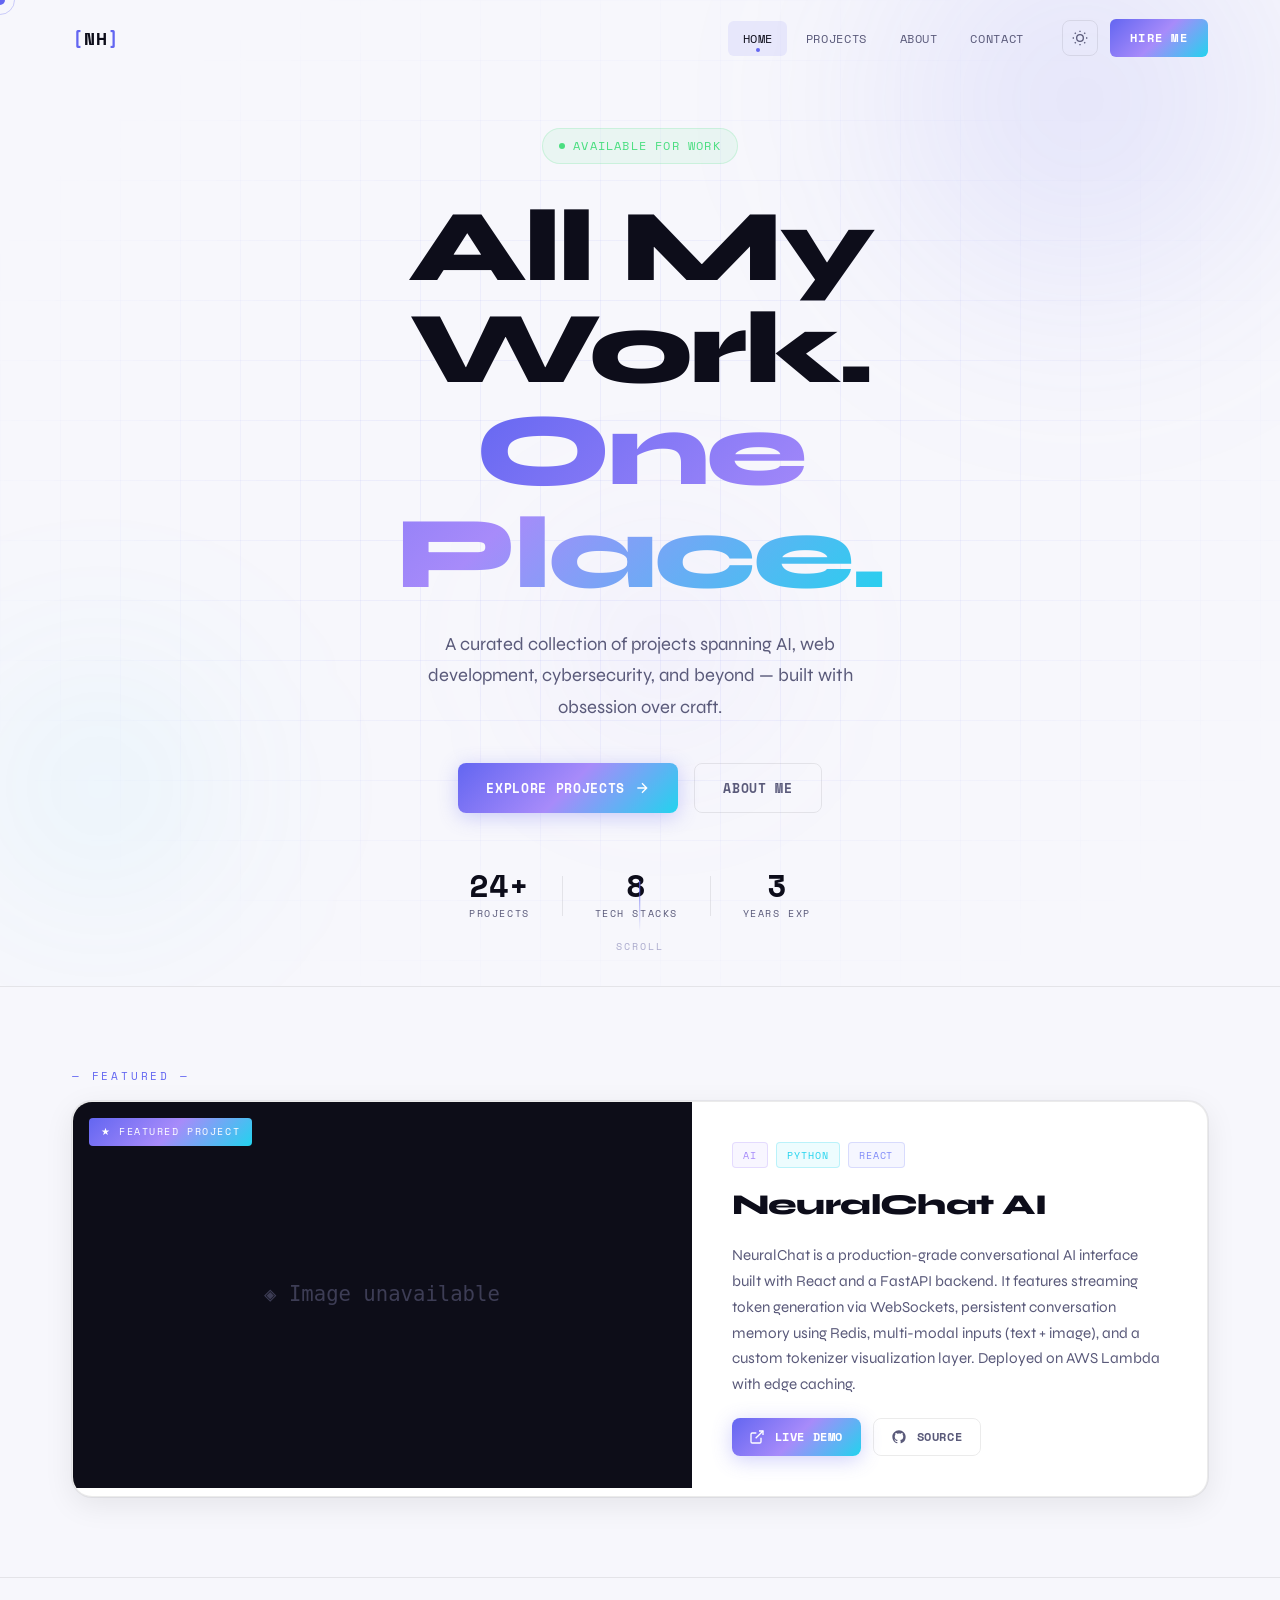
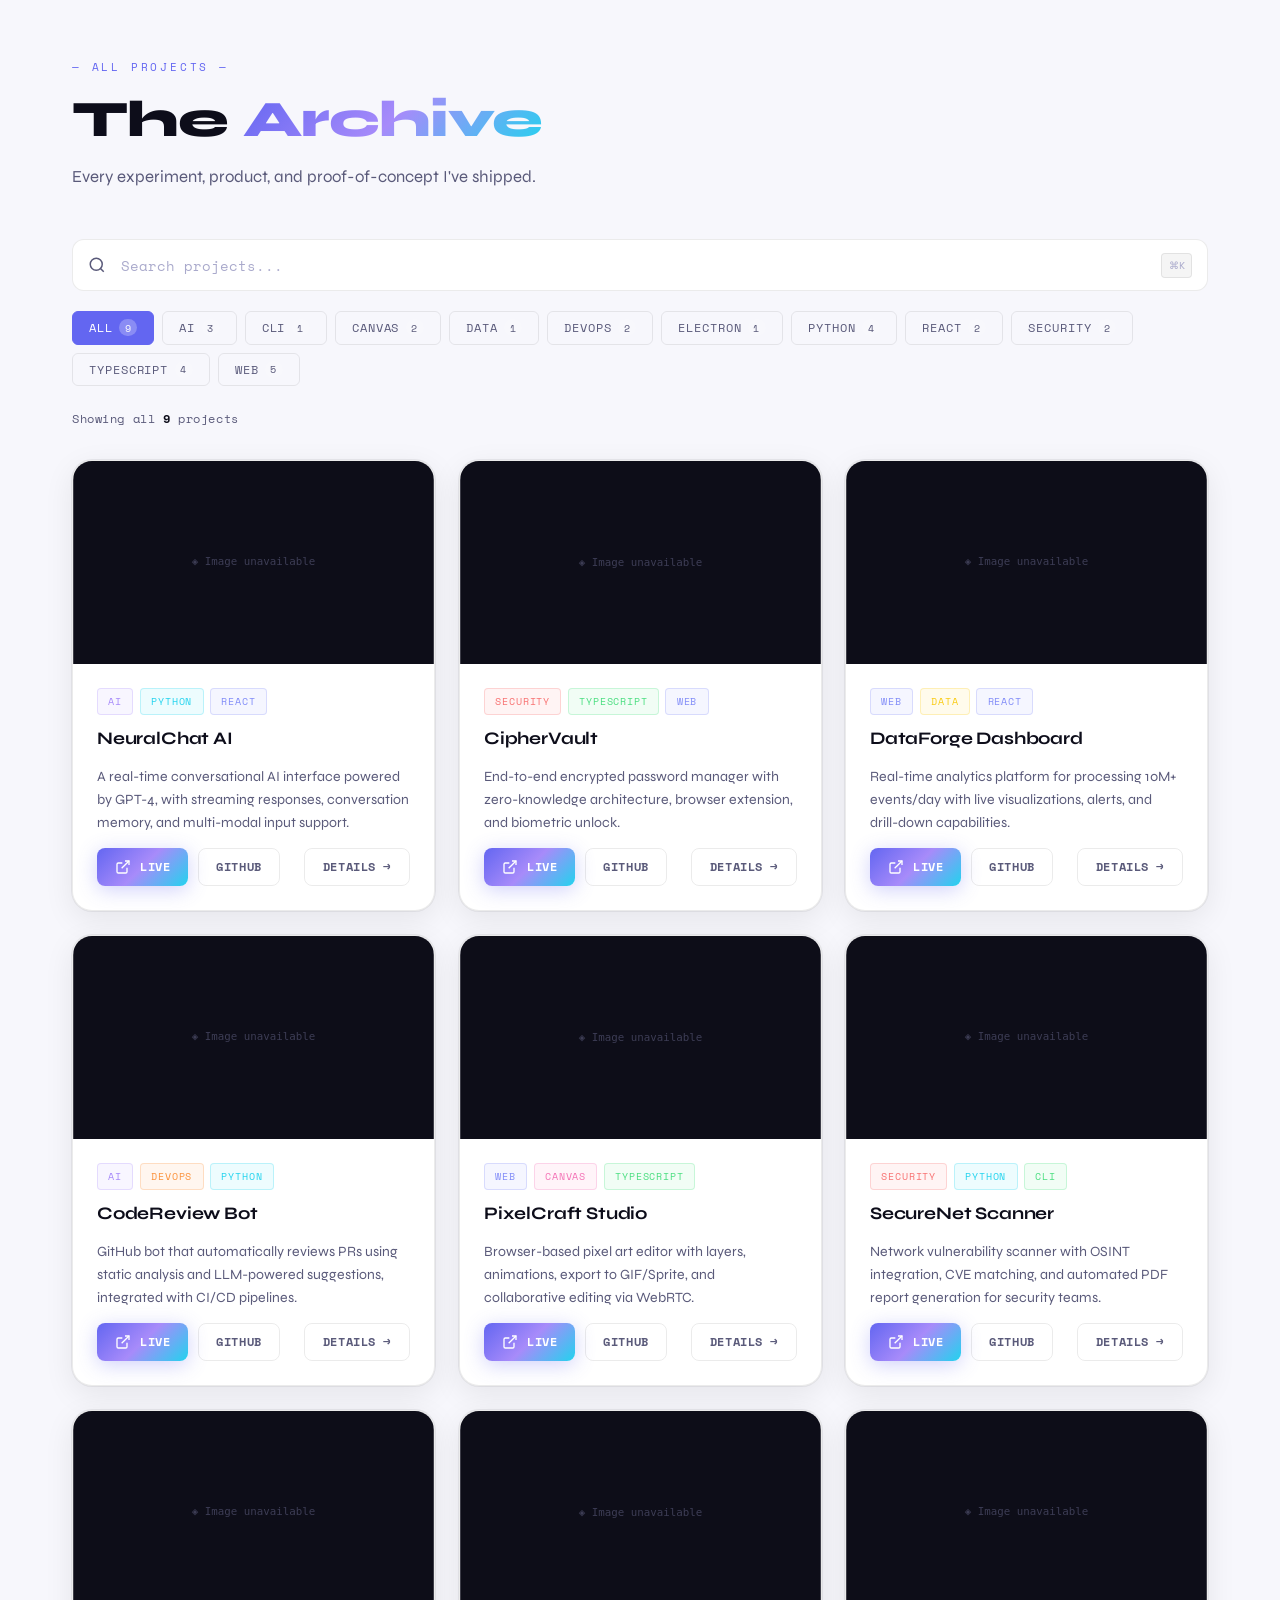
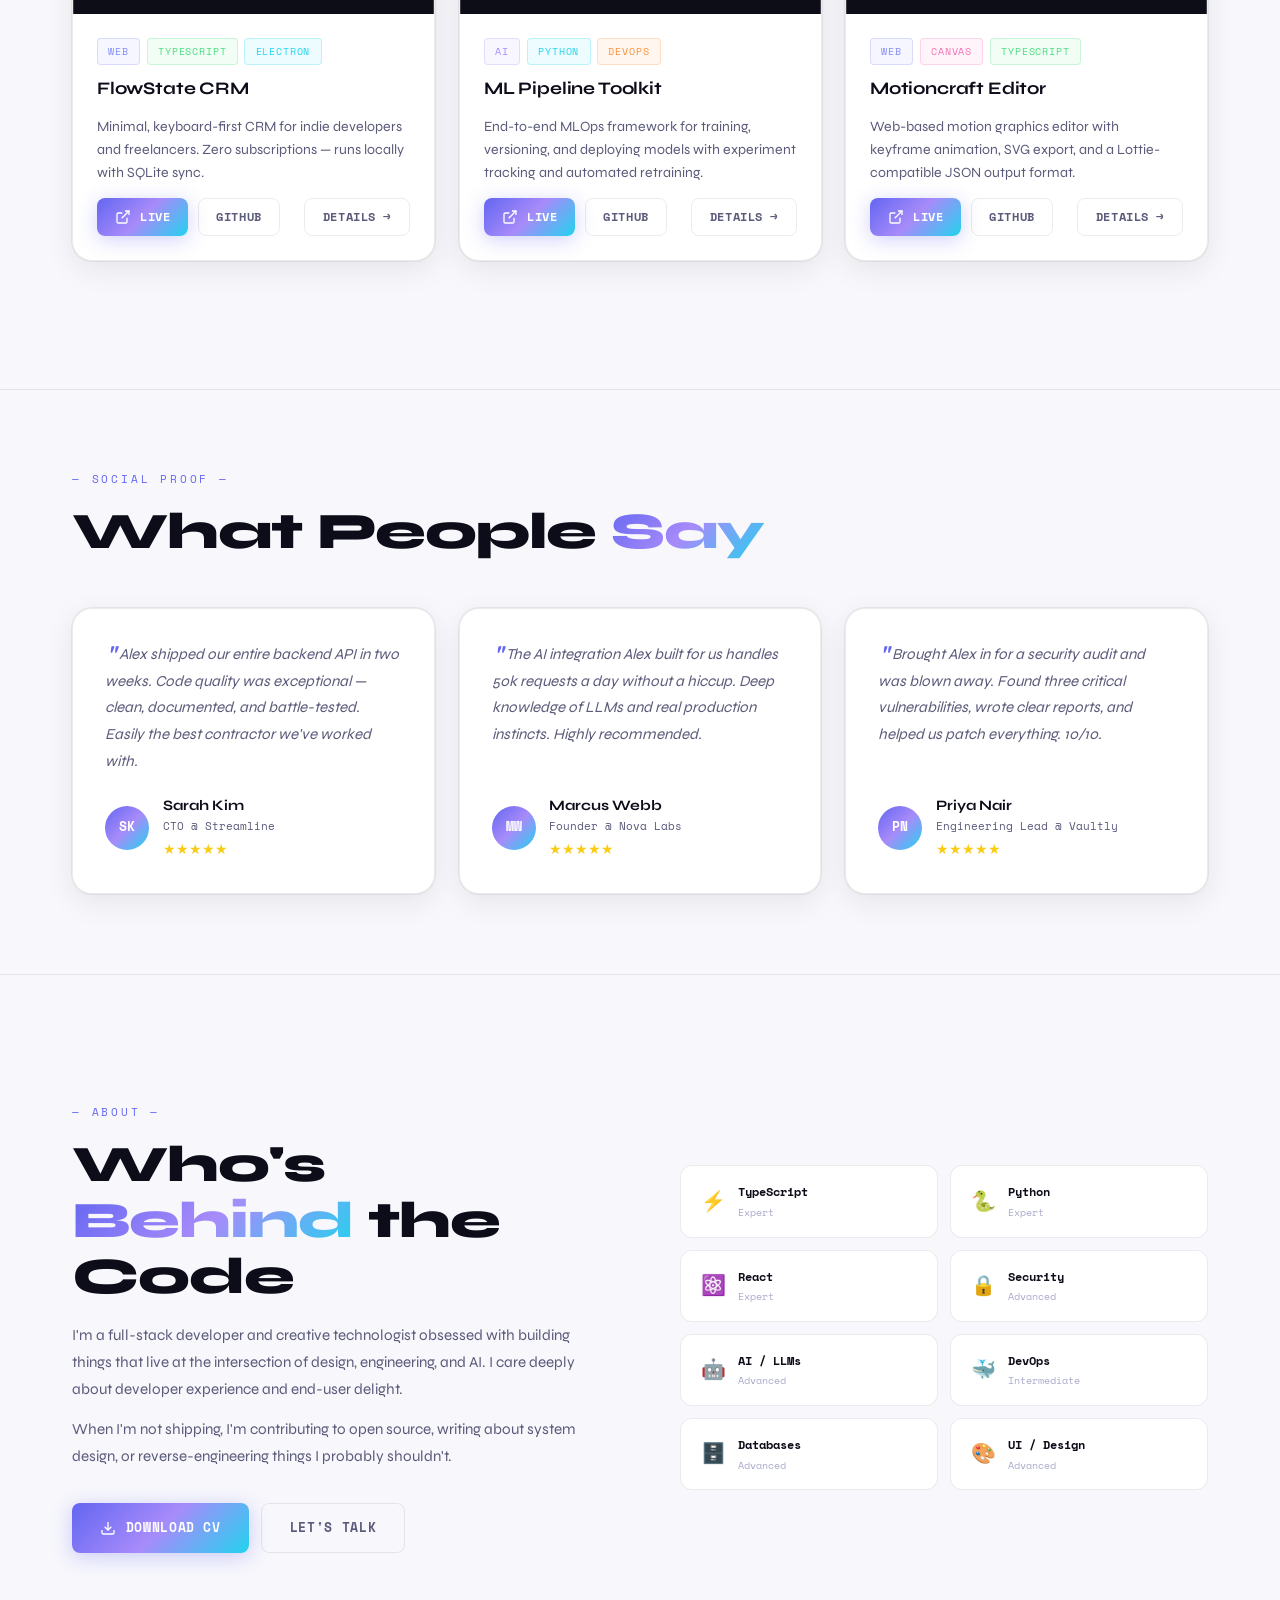
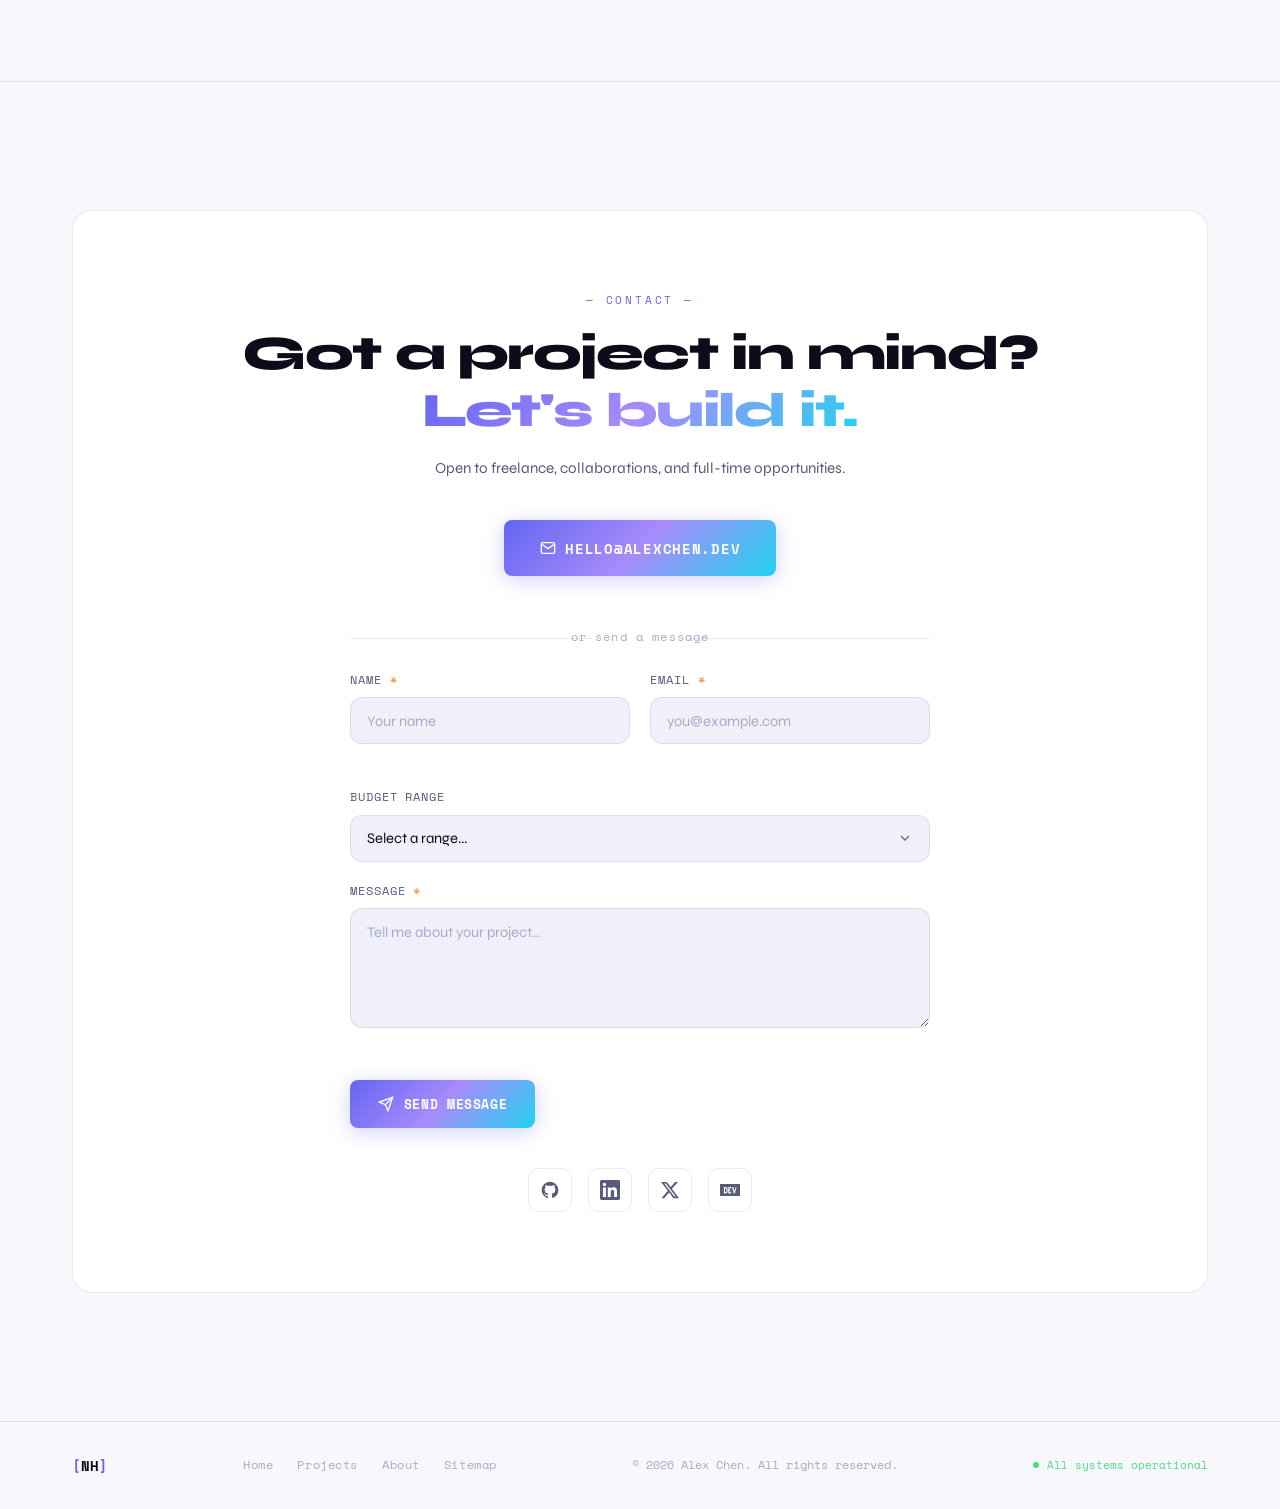
==== commit 24a7dd69: "Update index.html" ====
--- a/index.html
+++ b/index.html
@@ -1,16 +1,12 @@
 <!DOCTYPE html>
 <html lang="en" prefix="og: https://ogp.me/ns#">
 <head>
-  <!-- ═══════════════════════════════════════════
-       CRITICAL META — Charset & Viewport first
-  ════════════════════════════════════════════ -->
+  <!-- CRITICAL META — Charset & Viewport first -->
   <meta charset="UTF-8" />
   <meta name="viewport" content="width=device-width, initial-scale=1.0" />
   <meta http-equiv="X-UA-Compatible" content="IE=edge" />
 
-  <!-- ═══════════════════════════════════════════
-       PRIMARY ON-PAGE SEO
-  ════════════════════════════════════════════ -->
+  <!-- PRIMARY ON-PAGE SEO -->
   <title>Alex Chen — Full-Stack Developer & AI Engineer | NexHub Portfolio</title>
   <meta name="description" content="Full-stack developer and AI engineer with 3+ years building production apps in TypeScript, Python, and React. Explore 24 projects spanning AI, cybersecurity, and web engineering." />
   <meta name="keywords" content="full stack developer, AI engineer, TypeScript, Python, React, portfolio, web developer, machine learning, cybersecurity, open source" />
@@ -20,9 +16,7 @@
   <meta name="color-scheme" content="dark light" />
   <link rel="canonical" href="https://alexchen.dev/" />
 
-  <!-- ═══════════════════════════════════════════
-       OPEN GRAPH (Facebook, LinkedIn, Discord…)
-  ════════════════════════════════════════════ -->
+  <!-- OPEN GRAPH (Facebook, LinkedIn, Discord…) -->
   <meta property="og:type"        content="website" />
   <meta property="og:url"         content="https://alexchen.dev/" />
   <meta property="og:title"       content="Alex Chen — Full-Stack Developer & AI Engineer" />
@@ -34,9 +28,7 @@
   <meta property="og:site_name"   content="NexHub" />
   <meta property="og:locale"      content="en_US" />
 
-  <!-- ═══════════════════════════════════════════
-       TWITTER / X CARD
-  ════════════════════════════════════════════ -->
+  <!-- TWITTER / X CARD -->
   <meta name="twitter:card"        content="summary_large_image" />
   <meta name="twitter:site"        content="@alexchen_dev" />
   <meta name="twitter:creator"     content="@alexchen_dev" />
@@ -45,9 +37,7 @@
   <meta name="twitter:image"       content="https://alexchen.dev/og-image.png" />
   <meta name="twitter:image:alt"   content="Alex Chen — NexHub Portfolio" />
 
-  <!-- ═══════════════════════════════════════════
-       STRUCTURED DATA — JSON-LD (Google Rich Results)
-  ════════════════════════════════════════════ -->
+  <!-- STRUCTURED DATA — JSON-LD (Google Rich Results) -->
   <script type="application/ld+json">
   {
     "@context": "https://schema.org",
@@ -103,45 +93,33 @@
   }
   </script>
 
-  <!-- ═══════════════════════════════════════════
-       FAVICONS & PWA MANIFEST
-  ════════════════════════════════════════════ -->
+  <!-- FAVICONS & PWA MANIFEST -->
   <link rel="icon"             href="favicon.ico" sizes="any" />
   <link rel="icon"             href="favicon.svg" type="image/svg+xml" />
   <link rel="apple-touch-icon" href="apple-touch-icon.png" />
   <link rel="manifest"         href="site.webmanifest" />
 
-  <!-- ═══════════════════════════════════════════
-       PRECONNECT & FONTS
-  ════════════════════════════════════════════ -->
+  <!-- PRECONNECT & FONTS -->
   <link rel="preconnect" href="https://fonts.googleapis.com" />
   <link rel="preconnect" href="https://fonts.gstatic.com" crossorigin />
   <link href="https://fonts.googleapis.com/css2?family=Space+Mono:wght@400;700&family=Syne:wght@400;500;600;700;800&display=swap" rel="stylesheet" />
 
-  <!-- ═══════════════════════════════════════════
-       PRELOAD CRITICAL ASSETS
-  ════════════════════════════════════════════ -->
+  <!-- PRELOAD CRITICAL ASSETS -->
   <link rel="preload" href="style.css" as="style" />
   <link rel="preload" href="script.js" as="script" />
 
   <link rel="stylesheet" href="style.css" />
 
-  <!-- ═══════════════════════════════════════════
-       SITEMAP HINT (for crawlers)
-  ════════════════════════════════════════════ -->
+  <!-- SITEMAP HINT (for crawlers) -->
   <!-- Sitemap: https://alexchen.dev/sitemap.xml -->
 </head>
 
 <body class="dark-mode" data-theme="dark">
 
-<!-- ═══════════════════════════════════════════
-     SKIP TO CONTENT (Accessibility)
-════════════════════════════════════════════ -->
+<!-- SKIP TO CONTENT (Accessibility) -->
 <a href="#main-content" class="skip-link">Skip to main content</a>
 
-<!-- ═══════════════════════════════════════════
-     LOADING SCREEN
-════════════════════════════════════════════ -->
+<!-- LOADING SCREEN -->
 <div id="loader" role="status" aria-label="Loading portfolio">
   <div class="loader-inner">
     <div class="loader-logo" aria-hidden="true">NH</div>
@@ -150,22 +128,16 @@
   </div>
 </div>
 
-<!-- ═══════════════════════════════════════════
-     CUSTOM CURSOR
-════════════════════════════════════════════ -->
+<!-- CUSTOM CURSOR -->
 <div id="cursor" aria-hidden="true"></div>
 <div id="cursor-trail" aria-hidden="true"></div>
 
-<!-- ═══════════════════════════════════════════
-     BACK TO TOP
-════════════════════════════════════════════ -->
+<!-- BACK TO TOP -->
 <button id="backToTop" aria-label="Back to top" title="Back to top">
   <svg viewBox="0 0 24 24" fill="none" stroke="currentColor" stroke-width="2.5" aria-hidden="true"><path d="M18 15l-6-6-6 6"/></svg>
 </button>
 
-<!-- ═══════════════════════════════════════════
-     NAVBAR
-════════════════════════════════════════════ -->
+<!-- NAVBAR -->
 <header role="banner">
   <nav id="navbar" aria-label="Main navigation">
     <div class="nav-inner">
@@ -202,9 +174,7 @@
   </ul>
 </div>
 
-<!-- ═══════════════════════════════════════════
-     MAIN CONTENT
-════════════════════════════════════════════ -->
+<!-- MAIN CONTENT -->
 <main id="main-content">
 
 <!-- ── HERO ── -->
@@ -433,9 +403,7 @@
 
 </main><!-- /main -->
 
-<!-- ═══════════════════════════════════════════
-     FOOTER
-════════════════════════════════════════════ -->
+<!-- FOOTER -->
 <footer class="footer" role="contentinfo">
   <div class="container">
     <div class="footer-inner">
--- a/style.css
+++ b/style.css
@@ -1,895 +1,636 @@
 /* ═══════════════════════════════════════════════════════════
-   NEXHUB 
-   Dark editorial + cyberpunk terminal aesthetic
-   Fonts: Syne (display) + Space Mono (mono/details)
+   NEXHUB v2 — Complete CSS
+   Additions: light/dark mode, skeleton loaders, form, 
+   testimonials, toast, back-to-top, focus styles, 
+   filter counts, results info, footer nav
 ════════════════════════════════════════════════════════════ */
 
-/* ─── CSS VARIABLES ─── */
+/* ─── CSS VARIABLES — DARK MODE (default) ─── */
 :root {
-  --bg: #050508;
-  --bg-2: #0a0a12;
-  --bg-card: #0d0d18;
-  --bg-glass: rgba(13, 13, 24, 0.7);
-  --border: rgba(255, 255, 255, 0.06);
-  --border-glow: rgba(99, 102, 241, 0.3);
-  --text: #f0f0f8;
-  --text-muted: #6b6b8a;
-  --text-dim: #3d3d55;
-  --accent: #6366f1;
-  --accent-2: #a78bfa;
-  --accent-cyan: #22d3ee;
+  --bg:           #050508;
+  --bg-2:         #0a0a12;
+  --bg-card:      #0d0d18;
+  --bg-glass:     rgba(13,13,24,0.7);
+  --bg-input:     #0f0f1c;
+  --border:       rgba(255,255,255,0.06);
+  --border-glow:  rgba(99,102,241,0.35);
+  --text:         #f0f0f8;
+  --text-muted:   #6b6b8a;
+  --text-dim:     #3d3d55;
+  --accent:       #6366f1;
+  --accent-2:     #a78bfa;
+  --accent-cyan:  #22d3ee;
   --accent-green: #4ade80;
-  --accent-orange: #fb923c;
-  --accent-pink: #f472b6;
-  --gradient: linear-gradient(135deg, #6366f1 0%, #a78bfa 50%, #22d3ee 100%);
-  --gradient-glow: linear-gradient(135deg, rgba(99,102,241,0.2) 0%, rgba(34,211,238,0.1) 100%);
+  --accent-orange:#fb923c;
+  --accent-pink:  #f472b6;
+  --gradient:     linear-gradient(135deg,#6366f1 0%,#a78bfa 50%,#22d3ee 100%);
+  --gradient-glow:linear-gradient(135deg,rgba(99,102,241,.18) 0%,rgba(34,211,238,.08) 100%);
   --font-display: 'Syne', sans-serif;
-  --font-mono: 'Space Mono', monospace;
-  --radius: 12px;
-  --radius-lg: 20px;
-  --transition: 0.35s cubic-bezier(0.4, 0, 0.2, 1);
-  --shadow-card: 0 0 0 1px rgba(255,255,255,0.04), 0 20px 60px rgba(0,0,0,0.5);
-  --shadow-glow: 0 0 40px rgba(99, 102, 241, 0.25);
+  --font-mono:    'Space Mono', monospace;
+  --radius:       12px;
+  --radius-lg:    20px;
+  --transition:   0.35s cubic-bezier(.4,0,.2,1);
+  --shadow-card:  0 0 0 1px rgba(255,255,255,.04),0 20px 60px rgba(0,0,0,.5);
+  --shadow-glow:  0 0 50px rgba(99,102,241,.2);
+  --skeleton-base:#0f0f1e;
+  --skeleton-shine:rgba(255,255,255,.04);
+}
+
+/* ─── LIGHT MODE OVERRIDES ─── */
+[data-theme="light"] {
+  --bg:           #f7f7fc;
+  --bg-2:         #eeeef8;
+  --bg-card:      #ffffff;
+  --bg-glass:     rgba(255,255,255,0.8);
+  --bg-input:     #f0f0fa;
+  --border:       rgba(0,0,0,0.08);
+  --border-glow:  rgba(99,102,241,0.4);
+  --text:         #0d0d1a;
+  --text-muted:   #5a5a7a;
+  --text-dim:     #aaaacc;
+  --shadow-card:  0 0 0 1px rgba(0,0,0,.06),0 8px 30px rgba(0,0,0,.08);
+  --shadow-glow:  0 0 40px rgba(99,102,241,.15);
+  --skeleton-base:#e8e8f5;
+  --skeleton-shine:rgba(255,255,255,.6);
 }
 
 /* ─── RESET ─── */
-*, *::before, *::after { box-sizing: border-box; margin: 0; padding: 0; }
-html { scroll-behavior: smooth; font-size: 16px; }
-body {
-  background: var(--bg);
-  color: var(--text);
-  font-family: var(--font-display);
-  line-height: 1.6;
-  overflow-x: hidden;
-  cursor: none;
-}
-a { color: inherit; text-decoration: none; }
-button { cursor: none; border: none; background: none; font-family: inherit; }
-img { display: block; width: 100%; object-fit: cover; }
-ul { list-style: none; }
+*,*::before,*::after{box-sizing:border-box;margin:0;padding:0}
+html{scroll-behavior:smooth;font-size:16px;-webkit-text-size-adjust:100%}
+body{
+  background:var(--bg);
+  color:var(--text);
+  font-family:var(--font-display);
+  line-height:1.6;
+  overflow-x:hidden;
+  cursor:none;
+  transition:background .4s ease,color .4s ease;
+}
+a{color:inherit;text-decoration:none}
+button{cursor:none;border:none;background:none;font-family:inherit}
+img{display:block;width:100%;height:100%;object-fit:cover}
+ul{list-style:none}
+
+/* ─── ACCESSIBILITY ─── */
+.sr-only{position:absolute;width:1px;height:1px;padding:0;margin:-1px;overflow:hidden;clip:rect(0,0,0,0);white-space:nowrap;border:0}
+.skip-link{
+  position:fixed;top:-100%;left:1rem;z-index:99999;
+  background:var(--accent);color:#fff;
+  font-family:var(--font-mono);font-size:.8rem;font-weight:700;
+  padding:.75rem 1.5rem;border-radius:0 0 var(--radius) var(--radius);
+  transition:top .2s ease;
+}
+.skip-link:focus{top:0}
+
+/* Focus ring — visible keyboard navigation */
+:focus-visible{
+  outline:2px solid var(--accent);
+  outline-offset:3px;
+  border-radius:4px;
+}
+:focus:not(:focus-visible){outline:none}
 
 /* ─── SCROLLBAR ─── */
-::-webkit-scrollbar { width: 4px; }
-::-webkit-scrollbar-track { background: var(--bg); }
-::-webkit-scrollbar-thumb { background: var(--accent); border-radius: 2px; }
+::-webkit-scrollbar{width:4px}
+::-webkit-scrollbar-track{background:var(--bg)}
+::-webkit-scrollbar-thumb{background:var(--accent);border-radius:2px}
 
 /* ─── CONTAINER ─── */
-.container { max-width: 1200px; margin: 0 auto; padding: 0 2rem; }
+.container{max-width:1200px;margin:0 auto;padding:0 2rem}
 
 /* ─── CUSTOM CURSOR ─── */
-#cursor {
-  width: 10px; height: 10px;
-  background: var(--accent);
-  border-radius: 50%;
-  position: fixed; top: 0; left: 0;
-  pointer-events: none; z-index: 9999;
-  transform: translate(-50%, -50%);
-  transition: width 0.2s, height 0.2s, background 0.2s;
-}
-#cursor-trail {
-  width: 30px; height: 30px;
-  border: 1px solid rgba(99, 102, 241, 0.4);
-  border-radius: 50%;
-  position: fixed; top: 0; left: 0;
-  pointer-events: none; z-index: 9998;
-  transform: translate(-50%, -50%);
-  transition: all 0.12s ease;
-}
-body:has(a:hover, button:hover) #cursor { width: 18px; height: 18px; background: var(--accent-cyan); }
+#cursor{
+  width:10px;height:10px;
+  background:var(--accent);border-radius:50%;
+  position:fixed;top:0;left:0;pointer-events:none;z-index:9999;
+  transform:translate(-50%,-50%);
+  transition:width .2s,height .2s,background .2s;
+}
+#cursor-trail{
+  width:30px;height:30px;
+  border:1px solid rgba(99,102,241,.4);border-radius:50%;
+  position:fixed;top:0;left:0;pointer-events:none;z-index:9998;
+  transform:translate(-50%,-50%);
+  transition:all .12s ease;
+}
+[data-theme="light"] #cursor-trail{border-color:rgba(99,102,241,.3)}
 
 /* ─── LOADER ─── */
-#loader {
-  position: fixed; inset: 0;
-  background: var(--bg);
-  z-index: 99999;
-  display: flex; align-items: center; justify-content: center;
-  transition: opacity 0.6s ease, visibility 0.6s ease;
-}
-#loader.hidden { opacity: 0; visibility: hidden; }
-.loader-inner { text-align: center; }
-.loader-logo {
-  font-family: var(--font-mono);
-  font-size: 2rem;
-  font-weight: 700;
-  background: var(--gradient);
-  -webkit-background-clip: text;
-  -webkit-text-fill-color: transparent;
-  background-clip: text;
-  margin-bottom: 2rem;
-  letter-spacing: 0.1em;
-}
-.loader-bar {
-  width: 200px; height: 2px;
-  background: var(--border);
-  border-radius: 2px;
-  overflow: hidden;
-  margin: 0 auto 1rem;
-}
-.loader-fill {
-  height: 100%;
-  background: var(--gradient);
-  border-radius: 2px;
-  animation: loadFill 1.8s ease forwards;
-}
-@keyframes loadFill { from { width: 0; } to { width: 100%; } }
-.loader-text {
-  font-family: var(--font-mono);
-  font-size: 0.7rem;
-  color: var(--text-muted);
-  letter-spacing: 0.2em;
-  text-transform: uppercase;
-}
+#loader{
+  position:fixed;inset:0;background:var(--bg);z-index:99999;
+  display:flex;align-items:center;justify-content:center;
+  transition:opacity .6s ease,visibility .6s ease;
+}
+#loader.hidden{opacity:0;visibility:hidden;pointer-events:none}
+.loader-inner{text-align:center}
+.loader-logo{
+  font-family:var(--font-mono);font-size:2rem;font-weight:700;
+  background:var(--gradient);-webkit-background-clip:text;-webkit-text-fill-color:transparent;background-clip:text;
+  margin-bottom:2rem;letter-spacing:.1em;
+}
+.loader-bar{width:200px;height:2px;background:var(--border);border-radius:2px;overflow:hidden;margin:0 auto 1rem}
+.loader-fill{height:100%;background:var(--gradient);border-radius:2px;animation:loadFill 1.8s ease forwards}
+@keyframes loadFill{from{width:0}to{width:100%}}
+.loader-text{font-family:var(--font-mono);font-size:.7rem;color:var(--text-muted);letter-spacing:.2em;text-transform:uppercase}
+
+/* ─── BACK TO TOP ─── */
+#backToTop{
+  position:fixed;bottom:2rem;right:2rem;z-index:500;
+  width:44px;height:44px;
+  background:var(--bg-card);
+  border:1px solid var(--border);
+  border-radius:10px;
+  display:flex;align-items:center;justify-content:center;
+  color:var(--text-muted);
+  opacity:0;visibility:hidden;transform:translateY(12px);
+  transition:all var(--transition);
+  box-shadow:var(--shadow-card);
+}
+#backToTop svg{width:18px;height:18px}
+#backToTop.visible{opacity:1;visibility:visible;transform:translateY(0)}
+#backToTop:hover{border-color:var(--accent);color:var(--accent);transform:translateY(-2px)}
 
 /* ─── NAVBAR ─── */
-#navbar {
-  position: fixed; top: 0; left: 0; right: 0; z-index: 1000;
-  padding: 0;
-  transition: all var(--transition);
-}
-#navbar.scrolled .nav-inner {
-  background: rgba(5,5,8,0.85);
-  backdrop-filter: blur(20px);
-  -webkit-backdrop-filter: blur(20px);
-  border-bottom: 1px solid var(--border);
-}
-.nav-inner {
-  max-width: 1200px;
-  margin: 0 auto;
-  padding: 1.2rem 2rem;
-  display: flex;
-  align-items: center;
-  gap: 2rem;
-  transition: all var(--transition);
-}
-.nav-logo {
-  font-family: var(--font-mono);
-  font-size: 1.1rem;
-  font-weight: 700;
-  letter-spacing: 0.05em;
-  color: var(--text);
-  flex-shrink: 0;
-}
-.logo-bracket { color: var(--accent); }
-.nav-links {
-  display: flex;
-  gap: 0.25rem;
-  margin-left: auto;
-}
-.nav-link {
-  font-family: var(--font-mono);
-  font-size: 0.78rem;
-  color: var(--text-muted);
-  padding: 0.5rem 0.9rem;
-  border-radius: 6px;
-  letter-spacing: 0.05em;
-  text-transform: uppercase;
-  transition: color var(--transition), background var(--transition);
-  position: relative;
-}
-.nav-link:hover, .nav-link.active { color: var(--text); background: rgba(99,102,241,0.1); }
-.nav-link.active::after {
-  content: '';
-  position: absolute; bottom: 4px; left: 50%; transform: translateX(-50%);
-  width: 4px; height: 4px;
-  background: var(--accent); border-radius: 50%;
-}
-.nav-cta {
-  font-family: var(--font-mono);
-  font-size: 0.78rem;
-  font-weight: 700;
-  letter-spacing: 0.1em;
-  text-transform: uppercase;
-  padding: 0.55rem 1.25rem;
-  background: var(--gradient);
-  border-radius: 6px;
-  color: #fff;
-  flex-shrink: 0;
-  transition: opacity var(--transition), transform var(--transition);
-}
-.nav-cta:hover { opacity: 0.85; transform: translateY(-1px); }
-.hamburger { display: none; flex-direction: column; gap: 5px; padding: 4px; }
-.hamburger span {
-  display: block; width: 22px; height: 2px;
-  background: var(--text); border-radius: 2px;
-  transition: all var(--transition);
-}
-.hamburger.open span:nth-child(1) { transform: translateY(7px) rotate(45deg); }
-.hamburger.open span:nth-child(2) { opacity: 0; }
-.hamburger.open span:nth-child(3) { transform: translateY(-7px) rotate(-45deg); }
-.mobile-menu {
-  position: fixed; top: 0; left: 0; right: 0; bottom: 0;
-  background: rgba(5,5,8,0.98);
-  backdrop-filter: blur(20px);
-  z-index: 999;
-  display: flex; align-items: center; justify-content: center;
-  opacity: 0; visibility: hidden;
-  transition: all var(--transition);
-}
-.mobile-menu.open { opacity: 1; visibility: visible; }
-.mobile-menu ul { display: flex; flex-direction: column; gap: 1.5rem; text-align: center; }
-.mobile-link {
-  font-family: var(--font-display);
-  font-size: 2rem;
-  font-weight: 700;
-  color: var(--text-muted);
-  transition: color var(--transition);
-}
-.mobile-link:hover { color: var(--text); }
+#navbar{position:fixed;top:0;left:0;right:0;z-index:1000;transition:all var(--transition)}
+#navbar.scrolled .nav-inner{
+  background:rgba(5,5,8,.88);
+  backdrop-filter:blur(20px);-webkit-backdrop-filter:blur(20px);
+  border-bottom:1px solid var(--border);
+}
+[data-theme="light"] #navbar.scrolled .nav-inner{background:rgba(247,247,252,.92)}
+.nav-inner{
+  max-width:1200px;margin:0 auto;padding:1.2rem 2rem;
+  display:flex;align-items:center;gap:1.5rem;
+  transition:all var(--transition);
+}
+.nav-logo{font-family:var(--font-mono);font-size:1.1rem;font-weight:700;letter-spacing:.05em;color:var(--text);flex-shrink:0}
+.logo-bracket{color:var(--accent)}
+.nav-links{display:flex;gap:.25rem;margin-left:auto}
+.nav-link{
+  font-family:var(--font-mono);font-size:.78rem;color:var(--text-muted);
+  padding:.5rem .9rem;border-radius:6px;letter-spacing:.05em;text-transform:uppercase;
+  transition:color var(--transition),background var(--transition);position:relative;
+}
+.nav-link:hover,.nav-link.active{color:var(--text);background:rgba(99,102,241,.1)}
+.nav-link.active::after{
+  content:'';position:absolute;bottom:4px;left:50%;transform:translateX(-50%);
+  width:4px;height:4px;background:var(--accent);border-radius:50%;
+}
+.nav-right{display:flex;align-items:center;gap:.75rem;flex-shrink:0}
+.theme-toggle{
+  width:36px;height:36px;border-radius:8px;
+  border:1px solid var(--border);
+  display:flex;align-items:center;justify-content:center;
+  color:var(--text-muted);transition:all var(--transition);
+  position:relative;overflow:hidden;
+}
+.theme-toggle svg{width:16px;height:16px;position:absolute;transition:all .3s ease}
+.theme-toggle:hover{border-color:var(--accent);color:var(--accent)}
+.icon-sun{opacity:0;transform:rotate(180deg) scale(.5)}
+.icon-moon{opacity:1;transform:rotate(0) scale(1)}
+[data-theme="light"] .icon-sun{opacity:1;transform:rotate(0) scale(1)}
+[data-theme="light"] .icon-moon{opacity:0;transform:rotate(-180deg) scale(.5)}
+.nav-cta{
+  font-family:var(--font-mono);font-size:.78rem;font-weight:700;
+  letter-spacing:.1em;text-transform:uppercase;
+  padding:.55rem 1.25rem;background:var(--gradient);
+  border-radius:6px;color:#fff;flex-shrink:0;
+  transition:opacity var(--transition),transform var(--transition);
+}
+.nav-cta:hover{opacity:.85;transform:translateY(-1px)}
+.hamburger{display:none;flex-direction:column;gap:5px;padding:4px}
+.hamburger span{display:block;width:22px;height:2px;background:var(--text);border-radius:2px;transition:all var(--transition)}
+.hamburger.open span:nth-child(1){transform:translateY(7px) rotate(45deg)}
+.hamburger.open span:nth-child(2){opacity:0}
+.hamburger.open span:nth-child(3){transform:translateY(-7px) rotate(-45deg)}
+.mobile-menu{
+  position:fixed;top:0;left:0;right:0;bottom:0;
+  background:rgba(5,5,8,.98);backdrop-filter:blur(20px);
+  z-index:999;display:flex;align-items:center;justify-content:center;
+  opacity:0;visibility:hidden;transition:all var(--transition);
+}
+[data-theme="light"] .mobile-menu{background:rgba(247,247,252,.98)}
+.mobile-menu.open{opacity:1;visibility:visible}
+.mobile-menu ul{display:flex;flex-direction:column;gap:1.5rem;text-align:center}
+.mobile-link{font-family:var(--font-display);font-size:2rem;font-weight:700;color:var(--text-muted);transition:color var(--transition)}
+.mobile-link:hover{color:var(--text)}
 
 /* ─── HERO ─── */
-.hero {
-  position: relative;
-  min-height: 100vh;
-  display: flex;
-  align-items: center;
-  overflow: hidden;
-  padding: 8rem 2rem 4rem;
-}
-.hero-grid {
-  position: absolute; inset: 0; z-index: 0;
-  background-image:
-    linear-gradient(rgba(99,102,241,0.04) 1px, transparent 1px),
-    linear-gradient(90deg, rgba(99,102,241,0.04) 1px, transparent 1px);
-  background-size: 60px 60px;
-  mask-image: radial-gradient(ellipse at 50% 50%, black 30%, transparent 80%);
-}
-.orb {
-  position: absolute;
-  border-radius: 50%;
-  filter: blur(80px);
-  pointer-events: none;
-  z-index: 0;
-}
-.orb-1 {
-  width: 600px; height: 600px;
-  background: radial-gradient(circle, rgba(99,102,241,0.15) 0%, transparent 70%);
-  top: -200px; right: -100px;
-  animation: orbFloat 8s ease-in-out infinite;
-}
-.orb-2 {
-  width: 400px; height: 400px;
-  background: radial-gradient(circle, rgba(34,211,238,0.08) 0%, transparent 70%);
-  bottom: 0; left: -100px;
-  animation: orbFloat 10s ease-in-out infinite reverse;
-}
-.orb-3 {
-  width: 300px; height: 300px;
-  background: radial-gradient(circle, rgba(167,139,250,0.1) 0%, transparent 70%);
-  top: 50%; left: 40%;
-  animation: orbFloat 12s ease-in-out infinite;
-}
-@keyframes orbFloat {
-  0%, 100% { transform: translate(0, 0) scale(1); }
-  33% { transform: translate(30px, -20px) scale(1.05); }
-  66% { transform: translate(-20px, 15px) scale(0.95); }
-}
-.hero-content {
-  position: relative; z-index: 1;
-  max-width: 750px;
-  margin: 0 auto;
-  text-align: center;
-}
-.hero-badge {
-  display: inline-flex;
-  align-items: center;
-  gap: 0.5rem;
-  font-family: var(--font-mono);
-  font-size: 0.75rem;
-  letter-spacing: 0.1em;
-  text-transform: uppercase;
-  color: var(--accent-green);
-  background: rgba(74,222,128,0.08);
-  border: 1px solid rgba(74,222,128,0.2);
-  padding: 0.45rem 1rem;
-  border-radius: 100px;
-  margin-bottom: 2rem;
-}
-.badge-dot {
-  width: 6px; height: 6px;
-  background: var(--accent-green);
-  border-radius: 50%;
-  animation: pulse 2s ease infinite;
-}
-@keyframes pulse {
-  0%, 100% { opacity: 1; transform: scale(1); }
-  50% { opacity: 0.5; transform: scale(0.8); }
-}
-.hero-title {
-  font-family: var(--font-display);
-  font-size: clamp(3rem, 8vw, 6.5rem);
-  font-weight: 800;
-  line-height: 1.0;
-  letter-spacing: -0.03em;
-  margin-bottom: 1.5rem;
-}
-.gradient-text {
-  background: var(--gradient);
-  -webkit-background-clip: text;
-  -webkit-text-fill-color: transparent;
-  background-clip: text;
-}
-.hero-sub {
-  font-size: 1.15rem;
-  color: var(--text-muted);
-  max-width: 500px;
-  margin: 0 auto 2.5rem;
-  line-height: 1.7;
-}
-.hero-actions {
-  display: flex;
-  gap: 1rem;
-  justify-content: center;
-  flex-wrap: wrap;
-  margin-bottom: 3.5rem;
-}
-.hero-stats {
-  display: flex;
-  align-items: center;
-  justify-content: center;
-  gap: 0;
-}
-.stat { padding: 0 2rem; text-align: center; }
-.stat-num {
-  display: block;
-  font-family: var(--font-mono);
-  font-size: 2rem;
-  font-weight: 700;
-  color: var(--text);
-  line-height: 1;
-}
-.stat-label {
-  font-family: var(--font-mono);
-  font-size: 0.65rem;
-  letter-spacing: 0.15em;
-  text-transform: uppercase;
-  color: var(--text-muted);
-  margin-top: 0.25rem;
-  display: block;
-}
-.stat-divider { width: 1px; height: 40px; background: var(--border); flex-shrink: 0; }
-.hero-scroll-hint {
-  position: absolute;
-  bottom: 2rem; left: 50%;
-  transform: translateX(-50%);
-  display: flex; flex-direction: column; align-items: center;
-  gap: 0.5rem;
-  z-index: 1;
-}
-.scroll-line {
-  width: 1px; height: 50px;
-  background: linear-gradient(to bottom, var(--accent), transparent);
-  animation: scrollPulse 2s ease infinite;
-}
-@keyframes scrollPulse {
-  0% { opacity: 0; transform: scaleY(0); transform-origin: top; }
-  50% { opacity: 1; }
-  100% { opacity: 0; transform: scaleY(1); transform-origin: top; }
-}
-.hero-scroll-hint span {
-  font-family: var(--font-mono);
-  font-size: 0.6rem;
-  letter-spacing: 0.2em;
-  text-transform: uppercase;
-  color: var(--text-dim);
-}
+.hero{
+  position:relative;min-height:100vh;
+  display:flex;align-items:center;
+  overflow:hidden;padding:8rem 2rem 4rem;
+}
+.hero-grid{
+  position:absolute;inset:0;z-index:0;
+  background-image:linear-gradient(rgba(99,102,241,.04) 1px,transparent 1px),linear-gradient(90deg,rgba(99,102,241,.04) 1px,transparent 1px);
+  background-size:60px 60px;
+  mask-image:radial-gradient(ellipse at 50% 50%,black 30%,transparent 80%);
+}
+[data-theme="light"] .hero-grid{
+  background-image:linear-gradient(rgba(99,102,241,.07) 1px,transparent 1px),linear-gradient(90deg,rgba(99,102,241,.07) 1px,transparent 1px);
+}
+.orb{position:absolute;border-radius:50%;filter:blur(80px);pointer-events:none;z-index:0}
+.orb-1{width:600px;height:600px;background:radial-gradient(circle,rgba(99,102,241,.15) 0%,transparent 70%);top:-200px;right:-100px;animation:orbFloat 8s ease-in-out infinite}
+.orb-2{width:400px;height:400px;background:radial-gradient(circle,rgba(34,211,238,.08) 0%,transparent 70%);bottom:0;left:-100px;animation:orbFloat 10s ease-in-out infinite reverse}
+.orb-3{width:300px;height:300px;background:radial-gradient(circle,rgba(167,139,250,.1) 0%,transparent 70%);top:50%;left:40%;animation:orbFloat 12s ease-in-out infinite}
+@keyframes orbFloat{0%,100%{transform:translate(0,0) scale(1)}33%{transform:translate(30px,-20px) scale(1.05)}66%{transform:translate(-20px,15px) scale(.95)}}
+.hero-content{position:relative;z-index:1;max-width:750px;margin:0 auto;text-align:center}
+.hero-badge{
+  display:inline-flex;align-items:center;gap:.5rem;
+  font-family:var(--font-mono);font-size:.75rem;letter-spacing:.1em;text-transform:uppercase;
+  color:var(--accent-green);background:rgba(74,222,128,.08);border:1px solid rgba(74,222,128,.2);
+  padding:.45rem 1rem;border-radius:100px;margin-bottom:2rem;
+}
+.badge-dot{width:6px;height:6px;background:var(--accent-green);border-radius:50%;animation:pulse 2s ease infinite}
+@keyframes pulse{0%,100%{opacity:1;transform:scale(1)}50%{opacity:.5;transform:scale(.8)}}
+.hero-title{font-size:clamp(3rem,8vw,6.5rem);font-weight:800;line-height:1.0;letter-spacing:-.03em;margin-bottom:1.5rem}
+.gradient-text{background:var(--gradient);-webkit-background-clip:text;-webkit-text-fill-color:transparent;background-clip:text}
+.hero-sub{font-size:1.15rem;color:var(--text-muted);max-width:500px;margin:0 auto 2.5rem;line-height:1.7}
+.hero-actions{display:flex;gap:1rem;justify-content:center;flex-wrap:wrap;margin-bottom:3.5rem}
+.hero-stats{display:flex;align-items:center;justify-content:center}
+.stat{padding:0 2rem;text-align:center}
+.stat-num{display:block;font-family:var(--font-mono);font-size:2rem;font-weight:700;color:var(--text);line-height:1}
+.stat-label{font-family:var(--font-mono);font-size:.65rem;letter-spacing:.15em;text-transform:uppercase;color:var(--text-muted);margin-top:.25rem;display:block}
+.stat-divider{width:1px;height:40px;background:var(--border);flex-shrink:0}
+.hero-scroll-hint{position:absolute;bottom:2rem;left:50%;transform:translateX(-50%);display:flex;flex-direction:column;align-items:center;gap:.5rem;z-index:1}
+.scroll-line{width:1px;height:50px;background:linear-gradient(to bottom,var(--accent),transparent);animation:scrollPulse 2s ease infinite}
+@keyframes scrollPulse{0%{opacity:0;transform:scaleY(0);transform-origin:top}50%{opacity:1}100%{opacity:0;transform:scaleY(1);transform-origin:top}}
+.hero-scroll-hint span{font-family:var(--font-mono);font-size:.6rem;letter-spacing:.2em;text-transform:uppercase;color:var(--text-dim)}
 
 /* ─── BUTTONS ─── */
-.btn {
-  display: inline-flex;
-  align-items: center;
-  gap: 0.6rem;
-  font-family: var(--font-mono);
-  font-size: 0.82rem;
-  font-weight: 700;
-  letter-spacing: 0.05em;
-  text-transform: uppercase;
-  padding: 0.85rem 1.75rem;
-  border-radius: 8px;
-  transition: all var(--transition);
-  position: relative;
-  overflow: hidden;
-}
-.btn svg { width: 16px; height: 16px; flex-shrink: 0; }
-.btn-primary {
-  background: var(--gradient);
-  color: #fff;
-  box-shadow: 0 4px 20px rgba(99,102,241,0.3);
-}
-.btn-primary::before {
-  content: '';
-  position: absolute; inset: 0;
-  background: linear-gradient(135deg, rgba(255,255,255,0.15) 0%, transparent 60%);
-  opacity: 0;
-  transition: opacity var(--transition);
-}
-.btn-primary:hover { transform: translateY(-2px); box-shadow: 0 8px 30px rgba(99,102,241,0.45); }
-.btn-primary:hover::before { opacity: 1; }
-.btn-ghost {
-  background: transparent;
-  color: var(--text-muted);
-  border: 1px solid var(--border);
-}
-.btn-ghost:hover { border-color: var(--accent); color: var(--text); background: rgba(99,102,241,0.08); }
-.btn-lg { padding: 1.1rem 2.25rem; font-size: 0.9rem; }
-.btn-sm { padding: 0.55rem 1.1rem; font-size: 0.72rem; }
+.btn{
+  display:inline-flex;align-items:center;gap:.6rem;
+  font-family:var(--font-mono);font-size:.82rem;font-weight:700;letter-spacing:.05em;text-transform:uppercase;
+  padding:.85rem 1.75rem;border-radius:8px;
+  transition:all var(--transition);position:relative;overflow:hidden;
+  white-space:nowrap;
+}
+.btn svg{width:16px;height:16px;flex-shrink:0}
+.btn-primary{background:var(--gradient);color:#fff;box-shadow:0 4px 20px rgba(99,102,241,.3)}
+.btn-primary::before{content:'';position:absolute;inset:0;background:linear-gradient(135deg,rgba(255,255,255,.15) 0%,transparent 60%);opacity:0;transition:opacity var(--transition)}
+.btn-primary:hover{transform:translateY(-2px);box-shadow:0 8px 30px rgba(99,102,241,.45)}
+.btn-primary:hover::before{opacity:1}
+.btn-ghost{background:transparent;color:var(--text-muted);border:1px solid var(--border)}
+.btn-ghost:hover{border-color:var(--accent);color:var(--text);background:rgba(99,102,241,.08)}
+.btn-lg{padding:1.1rem 2.25rem;font-size:.9rem}
+.btn-sm{padding:.55rem 1.1rem;font-size:.72rem}
 
 /* ─── SECTION COMMONS ─── */
-.section-label {
-  font-family: var(--font-mono);
-  font-size: 0.7rem;
-  letter-spacing: 0.25em;
-  text-transform: uppercase;
-  color: var(--accent);
-  margin-bottom: 1rem;
-}
-.section-title {
-  font-family: var(--font-display);
-  font-size: clamp(2rem, 4vw, 3.5rem);
-  font-weight: 800;
-  letter-spacing: -0.02em;
-  line-height: 1.1;
-  margin-bottom: 1rem;
-}
-.section-sub {
-  color: var(--text-muted);
-  font-size: 1.05rem;
-  max-width: 500px;
-}
-.section-header { margin-bottom: 3rem; }
-
-/* ─── REVEAL ANIMATION ─── */
-.reveal {
-  opacity: 0;
-  transform: translateY(30px);
-  transition: opacity 0.7s ease, transform 0.7s ease;
-}
-.reveal.visible {
-  opacity: 1;
-  transform: translateY(0);
-}
-
-/* ─── FEATURED SECTION ─── */
-.section-featured {
-  padding: 5rem 0;
-  border-top: 1px solid var(--border);
-}
-.featured-card {
-  background: var(--bg-card);
-  border: 1px solid var(--border);
-  border-radius: var(--radius-lg);
-  overflow: hidden;
-  display: grid;
-  grid-template-columns: 1.2fr 1fr;
-  gap: 0;
-  transition: all var(--transition);
-  box-shadow: var(--shadow-card);
-}
-.featured-card:hover { border-color: var(--border-glow); box-shadow: var(--shadow-card), var(--shadow-glow); }
-.featured-img-wrap {
-  position: relative;
-  overflow: hidden;
-  aspect-ratio: 16/10;
-}
-.featured-img-wrap img {
-  width: 100%; height: 100%;
-  object-fit: cover;
-  transition: transform 0.6s ease;
-}
-.featured-card:hover .featured-img-wrap img { transform: scale(1.04); }
-.featured-badge {
-  position: absolute; top: 1rem; left: 1rem;
-  font-family: var(--font-mono);
-  font-size: 0.65rem;
-  letter-spacing: 0.15em;
-  text-transform: uppercase;
-  background: var(--gradient);
-  color: #fff;
-  padding: 0.35rem 0.75rem;
-  border-radius: 4px;
-}
-.featured-info {
-  padding: 2.5rem;
-  display: flex;
-  flex-direction: column;
-  justify-content: center;
-  gap: 1.25rem;
-}
-.featured-tags { display: flex; flex-wrap: wrap; gap: 0.5rem; }
-.featured-title {
-  font-size: 1.8rem;
-  font-weight: 800;
-  letter-spacing: -0.02em;
-  line-height: 1.2;
-}
-.featured-desc { color: var(--text-muted); line-height: 1.7; font-size: 0.95rem; }
-.featured-actions { display: flex; gap: 0.75rem; flex-wrap: wrap; }
-
-/* ─── PROJECTS SECTION ─── */
-.section-projects { padding: 5rem 0 8rem; border-top: 1px solid var(--border); }
-
-/* ─── CONTROLS ─── */
-.controls {
-  display: flex;
-  flex-direction: column;
-  gap: 1.25rem;
-  margin-bottom: 3rem;
-}
-.search-wrap {
-  position: relative;
-  display: flex;
-  align-items: center;
-}
-.search-icon {
-  position: absolute; left: 1rem;
-  width: 18px; height: 18px;
-  color: var(--text-muted);
-  pointer-events: none;
-}
-.search-input {
-  width: 100%;
-  background: var(--bg-card);
-  border: 1px solid var(--border);
-  border-radius: var(--radius);
-  padding: 0.9rem 3rem 0.9rem 3rem;
-  color: var(--text);
-  font-family: var(--font-mono);
-  font-size: 0.88rem;
-  outline: none;
-  transition: border-color var(--transition), box-shadow var(--transition);
-}
-.search-input::placeholder { color: var(--text-dim); }
-.search-input:focus { border-color: var(--accent); box-shadow: 0 0 0 3px rgba(99,102,241,0.1); }
-.search-kbd {
-  position: absolute; right: 1rem;
-  font-family: var(--font-mono);
-  font-size: 0.65rem;
-  color: var(--text-dim);
-  background: rgba(255,255,255,0.04);
-  border: 1px solid var(--border);
-  padding: 0.2rem 0.4rem;
-  border-radius: 4px;
-}
-.filter-tags {
-  display: flex;
-  flex-wrap: wrap;
-  gap: 0.5rem;
-}
-.filter-btn {
-  font-family: var(--font-mono);
-  font-size: 0.72rem;
-  letter-spacing: 0.08em;
-  text-transform: uppercase;
-  padding: 0.45rem 1rem;
-  border-radius: 6px;
-  border: 1px solid var(--border);
-  color: var(--text-muted);
-  background: transparent;
-  transition: all var(--transition);
-}
-.filter-btn:hover { border-color: var(--accent); color: var(--text); background: rgba(99,102,241,0.08); }
-.filter-btn.active { background: var(--accent); border-color: var(--accent); color: #fff; }
-
-/* ─── PROJECTS GRID ─── */
-.projects-grid {
-  display: grid;
-  grid-template-columns: repeat(3, 1fr);
-  gap: 1.5rem;
-}
-@media (max-width: 1024px) { .projects-grid { grid-template-columns: repeat(2, 1fr); } }
-@media (max-width: 640px) { .projects-grid { grid-template-columns: 1fr; } }
-
-/* ─── PROJECT CARD ─── */
-.project-card {
-  background: var(--bg-card);
-  border: 1px solid var(--border);
-  border-radius: var(--radius-lg);
-  overflow: hidden;
-  display: flex;
-  flex-direction: column;
-  transition: all var(--transition);
-  box-shadow: var(--shadow-card);
-  cursor: none;
-  position: relative;
-}
-.project-card::before {
-  content: '';
-  position: absolute; inset: 0;
-  background: var(--gradient-glow);
-  opacity: 0;
-  transition: opacity var(--transition);
-  pointer-events: none;
-  border-radius: var(--radius-lg);
-}
-.project-card:hover {
-  border-color: var(--border-glow);
-  transform: translateY(-6px);
-  box-shadow: 0 0 0 1px rgba(99,102,241,0.15), 0 30px 80px rgba(0,0,0,0.6), 0 0 60px rgba(99,102,241,0.1);
-}
-.project-card:hover::before { opacity: 1; }
-.card-img-wrap {
-  position: relative;
-  overflow: hidden;
-  aspect-ratio: 16/9;
-  background: var(--bg-2);
-}
-.card-img-wrap img {
-  width: 100%; height: 100%;
-  object-fit: cover;
-  transition: transform 0.5s ease;
-}
-.project-card:hover .card-img-wrap img { transform: scale(1.08); }
-.card-img-overlay {
-  position: absolute; inset: 0;
-  background: linear-gradient(to top, rgba(5,5,8,0.8) 0%, transparent 60%);
-  opacity: 0;
-  transition: opacity var(--transition);
-  display: flex; align-items: center; justify-content: center;
-  gap: 0.75rem;
-}
-.project-card:hover .card-img-overlay { opacity: 1; }
-.overlay-btn {
-  font-family: var(--font-mono);
-  font-size: 0.7rem;
-  letter-spacing: 0.08em;
-  text-transform: uppercase;
-  padding: 0.5rem 1rem;
-  border-radius: 6px;
-  border: 1px solid rgba(255,255,255,0.2);
-  color: #fff;
-  background: rgba(0,0,0,0.5);
-  backdrop-filter: blur(10px);
-  transition: all 0.2s;
-}
-.overlay-btn:hover { background: var(--accent); border-color: var(--accent); }
-.card-body { padding: 1.5rem; flex: 1; display: flex; flex-direction: column; gap: 0.85rem; }
-.card-tags { display: flex; flex-wrap: wrap; gap: 0.4rem; }
-.tag {
-  font-family: var(--font-mono);
-  font-size: 0.65rem;
-  letter-spacing: 0.08em;
-  text-transform: uppercase;
-  padding: 0.25rem 0.65rem;
-  border-radius: 4px;
-  border: 1px solid;
-}
-.tag-indigo  { color: #818cf8; border-color: rgba(129,140,248,0.25); background: rgba(129,140,248,0.08); }
-.tag-cyan    { color: #22d3ee; border-color: rgba(34,211,238,0.25);  background: rgba(34,211,238,0.08);  }
-.tag-purple  { color: #a78bfa; border-color: rgba(167,139,250,0.25); background: rgba(167,139,250,0.08); }
-.tag-green   { color: #4ade80; border-color: rgba(74,222,128,0.25);  background: rgba(74,222,128,0.08);  }
-.tag-orange  { color: #fb923c; border-color: rgba(251,146,60,0.25);  background: rgba(251,146,60,0.08);  }
-.tag-pink    { color: #f472b6; border-color: rgba(244,114,182,0.25); background: rgba(244,114,182,0.08); }
-.tag-red     { color: #f87171; border-color: rgba(248,113,113,0.25); background: rgba(248,113,113,0.08); }
-.tag-yellow  { color: #facc15; border-color: rgba(250,204,21,0.25);  background: rgba(250,204,21,0.08);  }
-.tag-default { color: var(--text-muted); border-color: var(--border); background: transparent; }
-.card-title {
-  font-family: var(--font-display);
-  font-size: 1.1rem;
-  font-weight: 700;
-  letter-spacing: -0.01em;
-  line-height: 1.3;
-  color: var(--text);
-}
-.card-desc {
-  font-size: 0.88rem;
-  color: var(--text-muted);
-  line-height: 1.65;
-  flex: 1;
-  display: -webkit-box;
-  -webkit-line-clamp: 3;
-  -webkit-box-orient: vertical;
-  overflow: hidden;
-}
-.card-actions { display: flex; gap: 0.6rem; flex-wrap: wrap; margin-top: auto; }
-
-/* ─── NO RESULTS ─── */
-.no-results {
-  text-align: center;
-  padding: 5rem 2rem;
-  color: var(--text-muted);
-}
-.no-results.hidden { display: none; }
-.no-results-icon { font-size: 3rem; margin-bottom: 1rem; color: var(--text-dim); }
-.no-results p { margin-bottom: 1.5rem; font-family: var(--font-mono); font-size: 0.9rem; }
-
-/* ─── ABOUT SECTION ─── */
-.section-about { padding: 8rem 0; border-top: 1px solid var(--border); }
-.about-grid { display: grid; grid-template-columns: 1fr 1fr; gap: 5rem; align-items: center; }
-@media (max-width: 768px) { .about-grid { grid-template-columns: 1fr; gap: 3rem; } }
-.about-text { color: var(--text-muted); line-height: 1.8; font-size: 0.95rem; margin-bottom: 0.75rem; }
-.about-actions { display: flex; gap: 0.75rem; flex-wrap: wrap; margin-top: 2rem; }
-.skills-grid {
-  display: grid;
-  grid-template-columns: repeat(2, 1fr);
-  gap: 0.75rem;
-}
-.skill-item {
-  background: var(--bg-card);
-  border: 1px solid var(--border);
-  border-radius: var(--radius);
-  padding: 1rem 1.25rem;
-  display: flex;
-  align-items: center;
-  gap: 0.75rem;
-  transition: all var(--transition);
-}
-.skill-item:hover { border-color: var(--border-glow); transform: translateY(-2px); }
-.skill-icon { font-size: 1.25rem; flex-shrink: 0; }
-.skill-name {
-  font-family: var(--font-mono);
-  font-size: 0.78rem;
-  color: var(--text);
-  font-weight: 700;
-}
-.skill-level {
-  font-family: var(--font-mono);
-  font-size: 0.65rem;
-  color: var(--text-dim);
-  margin-top: 0.1rem;
-}
-
-/* ─── CONTACT SECTION ─── */
-.section-contact { padding: 8rem 0; border-top: 1px solid var(--border); }
-.contact-inner {
-  position: relative;
-  text-align: center;
-  padding: 5rem 2rem;
-  background: var(--bg-card);
-  border: 1px solid var(--border);
-  border-radius: var(--radius-lg);
-  overflow: hidden;
-}
-.contact-glow {
-  position: absolute; top: -50%; left: 50%; transform: translateX(-50%);
-  width: 500px; height: 500px;
-  background: radial-gradient(circle, rgba(99,102,241,0.12) 0%, transparent 70%);
-  pointer-events: none;
-}
-.contact-title {
-  font-family: var(--font-display);
-  font-size: clamp(2rem, 4vw, 3rem);
-  font-weight: 800;
-  letter-spacing: -0.03em;
-  line-height: 1.2;
-  margin-bottom: 1rem;
-}
-.contact-sub {
-  color: var(--text-muted);
-  margin-bottom: 2.5rem;
-  font-size: 0.95rem;
-}
-.social-links {
-  display: flex;
-  justify-content: center;
-  gap: 1rem;
-  margin-top: 2.5rem;
-}
-.social-link {
-  width: 44px; height: 44px;
-  border-radius: 10px;
-  border: 1px solid var(--border);
-  background: transparent;
-  display: flex; align-items: center; justify-content: center;
-  color: var(--text-muted);
-  transition: all var(--transition);
-}
-.social-link svg { width: 20px; height: 20px; }
-.social-link:hover { border-color: var(--accent); color: var(--accent); background: rgba(99,102,241,0.08); transform: translateY(-2px); }
+.section-label{font-family:var(--font-mono);font-size:.7rem;letter-spacing:.25em;text-transform:uppercase;color:var(--accent);margin-bottom:1rem}
+.section-title{font-size:clamp(2rem,4vw,3.5rem);font-weight:800;letter-spacing:-.02em;line-height:1.1;margin-bottom:1rem}
+.section-sub{color:var(--text-muted);font-size:1.05rem;max-width:500px}
+.section-header{margin-bottom:3rem}
+
+/* ─── REVEAL ─── */
+.reveal{opacity:0;transform:translateY(30px);transition:opacity .7s ease,transform .7s ease}
+.reveal.visible{opacity:1;transform:translateY(0)}
+
+/* ─── FEATURED ─── */
+.section-featured{padding:5rem 0;border-top:1px solid var(--border)}
+.featured-card{
+  background:var(--bg-card);border:1px solid var(--border);border-radius:var(--radius-lg);
+  overflow:hidden;display:grid;grid-template-columns:1.2fr 1fr;
+  transition:all var(--transition);box-shadow:var(--shadow-card);
+}
+.featured-card:hover{border-color:var(--border-glow);box-shadow:var(--shadow-card),var(--shadow-glow)}
+.featured-img-wrap{position:relative;overflow:hidden;aspect-ratio:16/10}
+.featured-img-wrap img{width:100%;height:100%;object-fit:cover;transition:transform .6s ease}
+.featured-card:hover .featured-img-wrap img{transform:scale(1.04)}
+.featured-badge{
+  position:absolute;top:1rem;left:1rem;
+  font-family:var(--font-mono);font-size:.65rem;letter-spacing:.15em;text-transform:uppercase;
+  background:var(--gradient);color:#fff;padding:.35rem .75rem;border-radius:4px;
+}
+.featured-info{padding:2.5rem;display:flex;flex-direction:column;justify-content:center;gap:1.25rem}
+.featured-tags{display:flex;flex-wrap:wrap;gap:.5rem}
+.featured-title{font-size:1.8rem;font-weight:800;letter-spacing:-.02em;line-height:1.2}
+.featured-desc{color:var(--text-muted);line-height:1.7;font-size:.95rem}
+.featured-actions{display:flex;gap:.75rem;flex-wrap:wrap}
+
+/* ─── PROJECTS ─── */
+.section-projects{padding:5rem 0 8rem;border-top:1px solid var(--border)}
+
+/* Controls */
+.controls{display:flex;flex-direction:column;gap:1.25rem;margin-bottom:1.5rem}
+.search-wrap{position:relative;display:flex;align-items:center}
+.search-icon{position:absolute;left:1rem;width:18px;height:18px;color:var(--text-muted);pointer-events:none}
+.search-input{
+  width:100%;background:var(--bg-card);border:1px solid var(--border);border-radius:var(--radius);
+  padding:.9rem 3rem .9rem 3rem;color:var(--text);
+  font-family:var(--font-mono);font-size:.88rem;outline:none;
+  transition:border-color var(--transition),box-shadow var(--transition);
+}
+.search-input::placeholder{color:var(--text-dim)}
+.search-input:focus{border-color:var(--accent);box-shadow:0 0 0 3px rgba(99,102,241,.1)}
+.search-kbd{
+  position:absolute;right:1rem;font-family:var(--font-mono);font-size:.65rem;color:var(--text-dim);
+  background:rgba(255,255,255,.04);border:1px solid var(--border);padding:.2rem .4rem;border-radius:4px;
+}
+[data-theme="light"] .search-kbd{background:rgba(0,0,0,.04)}
+.filter-tags{display:flex;flex-wrap:wrap;gap:.5rem}
+.filter-btn{
+  font-family:var(--font-mono);font-size:.72rem;letter-spacing:.08em;text-transform:uppercase;
+  padding:.45rem 1rem;border-radius:6px;border:1px solid var(--border);
+  color:var(--text-muted);background:transparent;
+  transition:all var(--transition);display:flex;align-items:center;gap:.4rem;
+}
+.filter-btn:hover{border-color:var(--accent);color:var(--text);background:rgba(99,102,241,.08)}
+.filter-btn.active{background:var(--accent);border-color:var(--accent);color:#fff}
+.filter-count{
+  font-size:.6rem;background:rgba(255,255,255,.15);padding:.1rem .35rem;
+  border-radius:100px;min-width:18px;text-align:center;
+}
+.filter-btn.active .filter-count{background:rgba(255,255,255,.25)}
+
+/* Results info */
+.results-info{
+  font-family:var(--font-mono);font-size:.72rem;color:var(--text-muted);
+  margin-bottom:2rem;letter-spacing:.05em;
+}
+.results-info strong{color:var(--text)}
+
+/* Grid */
+.projects-grid{display:grid;grid-template-columns:repeat(3,1fr);gap:1.5rem}
+
+/* Card */
+.project-card{
+  background:var(--bg-card);border:1px solid var(--border);border-radius:var(--radius-lg);
+  overflow:hidden;display:flex;flex-direction:column;
+  transition:all var(--transition);box-shadow:var(--shadow-card);
+  cursor:none;position:relative;
+}
+.project-card::before{
+  content:'';position:absolute;inset:0;background:var(--gradient-glow);
+  opacity:0;transition:opacity var(--transition);pointer-events:none;border-radius:var(--radius-lg);
+}
+.project-card:hover{border-color:var(--border-glow);transform:translateY(-6px);box-shadow:0 0 0 1px rgba(99,102,241,.15),0 30px 80px rgba(0,0,0,.6),0 0 60px rgba(99,102,241,.1)}
+[data-theme="light"] .project-card:hover{box-shadow:0 0 0 1px rgba(99,102,241,.2),0 20px 50px rgba(0,0,0,.12),0 0 40px rgba(99,102,241,.08)}
+.project-card:hover::before{opacity:1}
+.card-img-wrap{position:relative;overflow:hidden;aspect-ratio:16/9;background:var(--bg-2)}
+.card-img-wrap img{width:100%;height:100%;object-fit:cover;transition:transform .5s ease}
+.project-card:hover .card-img-wrap img{transform:scale(1.08)}
+
+/* Skeleton loader */
+.card-img-wrap.loading{background:var(--skeleton-base)}
+.card-img-wrap.loading::after{
+  content:'';position:absolute;inset:0;
+  background:linear-gradient(90deg,transparent 25%,var(--skeleton-shine) 50%,transparent 75%);
+  background-size:200% 100%;
+  animation:shimmer 1.5s infinite;
+}
+@keyframes shimmer{0%{background-position:200% 0}100%{background-position:-200% 0}}
+
+.card-img-overlay{
+  position:absolute;inset:0;
+  background:linear-gradient(to top,rgba(5,5,8,.85) 0%,transparent 60%);
+  opacity:0;transition:opacity var(--transition);
+  display:flex;align-items:flex-end;justify-content:flex-start;
+  gap:.6rem;padding:1.2rem;
+}
+.project-card:hover .card-img-overlay{opacity:1}
+.overlay-btn{
+  font-family:var(--font-mono);font-size:.7rem;letter-spacing:.08em;text-transform:uppercase;
+  padding:.45rem .9rem;border-radius:6px;border:1px solid rgba(255,255,255,.2);
+  color:#fff;background:rgba(0,0,0,.5);backdrop-filter:blur(10px);
+  transition:all .2s;
+}
+.overlay-btn:hover{background:var(--accent);border-color:var(--accent)}
+.card-body{padding:1.5rem;flex:1;display:flex;flex-direction:column;gap:.85rem}
+.card-tags{display:flex;flex-wrap:wrap;gap:.4rem}
+
+/* Tags */
+.tag{font-family:var(--font-mono);font-size:.65rem;letter-spacing:.08em;text-transform:uppercase;padding:.25rem .65rem;border-radius:4px;border:1px solid}
+.tag-indigo {color:#818cf8;border-color:rgba(129,140,248,.25);background:rgba(129,140,248,.08)}
+.tag-cyan   {color:#22d3ee;border-color:rgba(34,211,238,.25); background:rgba(34,211,238,.08)}
+.tag-purple {color:#a78bfa;border-color:rgba(167,139,250,.25);background:rgba(167,139,250,.08)}
+.tag-green  {color:#4ade80;border-color:rgba(74,222,128,.25); background:rgba(74,222,128,.08)}
+.tag-orange {color:#fb923c;border-color:rgba(251,146,60,.25); background:rgba(251,146,60,.08)}
+.tag-pink   {color:#f472b6;border-color:rgba(244,114,182,.25);background:rgba(244,114,182,.08)}
+.tag-red    {color:#f87171;border-color:rgba(248,113,113,.25);background:rgba(248,113,113,.08)}
+.tag-yellow {color:#facc15;border-color:rgba(250,204,21,.25); background:rgba(250,204,21,.08)}
+.tag-default{color:var(--text-muted);border-color:var(--border);background:transparent}
+
+.card-title{font-size:1.1rem;font-weight:700;letter-spacing:-.01em;line-height:1.3;color:var(--text)}
+.card-desc{font-size:.88rem;color:var(--text-muted);line-height:1.65;flex:1;display:-webkit-box;-webkit-line-clamp:3;-webkit-box-orient:vertical;overflow:hidden}
+.card-actions{display:flex;gap:.6rem;flex-wrap:wrap;margin-top:auto}
+
+/* No results */
+.no-results{text-align:center;padding:5rem 2rem;color:var(--text-muted)}
+.no-results.hidden{display:none}
+.no-results-icon{font-size:3rem;margin-bottom:1rem;color:var(--text-dim)}
+.no-results p{margin-bottom:1.5rem;font-family:var(--font-mono);font-size:.9rem}
+
+/* Card enter animation */
+.card-enter{animation:cardIn .4s ease forwards}
+@keyframes cardIn{from{opacity:0;transform:translateY(20px) scale(.98)}to{opacity:1;transform:translateY(0) scale(1)}}
+
+/* ─── TESTIMONIALS ─── */
+.section-testimonials{padding:5rem 0;border-top:1px solid var(--border)}
+.testimonials-grid{display:grid;grid-template-columns:repeat(3,1fr);gap:1.5rem}
+.testimonial-card{
+  background:var(--bg-card);border:1px solid var(--border);border-radius:var(--radius-lg);
+  padding:2rem;display:flex;flex-direction:column;gap:1.25rem;
+  transition:all var(--transition);box-shadow:var(--shadow-card);
+}
+.testimonial-card:hover{border-color:var(--border-glow);transform:translateY(-4px);box-shadow:var(--shadow-card),var(--shadow-glow)}
+.testimonial-quote{font-size:.95rem;color:var(--text-muted);line-height:1.75;flex:1;font-style:italic}
+.testimonial-quote::before{content:'"';font-size:2rem;line-height:0;vertical-align:-.5rem;margin-right:.25rem;color:var(--accent)}
+.testimonial-author{display:flex;align-items:center;gap:.85rem}
+.testimonial-avatar{
+  width:44px;height:44px;border-radius:50%;overflow:hidden;flex-shrink:0;
+  background:var(--gradient);display:flex;align-items:center;justify-content:center;
+  font-family:var(--font-mono);font-size:.8rem;font-weight:700;color:#fff;
+}
+.testimonial-name{font-weight:700;font-size:.9rem;color:var(--text)}
+.testimonial-role{font-family:var(--font-mono);font-size:.7rem;color:var(--text-muted)}
+.testimonial-stars{color:#facc15;font-size:.85rem;margin-top:.25rem}
+
+/* ─── ABOUT ─── */
+.section-about{padding:8rem 0;border-top:1px solid var(--border)}
+.about-grid{display:grid;grid-template-columns:1fr 1fr;gap:5rem;align-items:center}
+.about-text{color:var(--text-muted);line-height:1.8;font-size:.95rem;margin-bottom:.75rem}
+.about-actions{display:flex;gap:.75rem;flex-wrap:wrap;margin-top:2rem}
+.skills-grid{display:grid;grid-template-columns:repeat(2,1fr);gap:.75rem}
+.skill-item{
+  background:var(--bg-card);border:1px solid var(--border);border-radius:var(--radius);
+  padding:1rem 1.25rem;display:flex;align-items:center;gap:.75rem;
+  transition:all var(--transition);
+}
+.skill-item:hover{border-color:var(--border-glow);transform:translateY(-2px)}
+.skill-icon{font-size:1.25rem;flex-shrink:0}
+.skill-name{font-family:var(--font-mono);font-size:.78rem;color:var(--text);font-weight:700}
+.skill-level{font-family:var(--font-mono);font-size:.65rem;color:var(--text-dim);margin-top:.1rem}
+
+/* ─── CONTACT ─── */
+.section-contact{padding:8rem 0;border-top:1px solid var(--border)}
+.contact-inner{
+  position:relative;text-align:center;padding:5rem 3rem;
+  background:var(--bg-card);border:1px solid var(--border);border-radius:var(--radius-lg);
+  overflow:hidden;
+}
+.contact-glow{
+  position:absolute;top:-50%;left:50%;transform:translateX(-50%);
+  width:500px;height:500px;
+  background:radial-gradient(circle,rgba(99,102,241,.12) 0%,transparent 70%);
+  pointer-events:none;
+}
+.contact-title{font-size:clamp(2rem,4vw,3rem);font-weight:800;letter-spacing:-.03em;line-height:1.2;margin-bottom:1rem}
+.contact-sub{color:var(--text-muted);margin-bottom:2.5rem;font-size:.95rem}
+.contact-form-wrap{max-width:580px;margin:0 auto;text-align:left}
+.contact-email-block{display:flex;flex-direction:column;align-items:center;gap:.75rem;margin-bottom:1.5rem}
+.copy-hint{font-family:var(--font-mono);font-size:.72rem;color:var(--accent-green);height:1rem;transition:all .3s}
+.contact-divider{
+  text-align:center;position:relative;margin:1.5rem 0;
+  color:var(--text-dim);font-family:var(--font-mono);font-size:.72rem;letter-spacing:.1em;
+}
+.contact-divider::before,.contact-divider::after{
+  content:'';position:absolute;top:50%;width:calc(50% - 3rem);height:1px;background:var(--border);
+}
+.contact-divider::before{left:0}
+.contact-divider::after{right:0}
+
+/* Form */
+.contact-form{display:flex;flex-direction:column;gap:1.25rem}
+.form-row{display:grid;grid-template-columns:1fr 1fr;gap:1.25rem}
+.form-group{display:flex;flex-direction:column;gap:.5rem}
+.form-label{font-family:var(--font-mono);font-size:.72rem;letter-spacing:.08em;text-transform:uppercase;color:var(--text-muted)}
+.form-label span{color:var(--accent-orange)}
+.form-input{
+  background:var(--bg-input);border:1px solid var(--border);border-radius:var(--radius);
+  padding:.85rem 1rem;color:var(--text);font-family:var(--font-display);font-size:.92rem;
+  outline:none;transition:border-color var(--transition),box-shadow var(--transition);width:100%;
+}
+.form-input::placeholder{color:var(--text-dim)}
+.form-input:focus{border-color:var(--accent);box-shadow:0 0 0 3px rgba(99,102,241,.1)}
+.form-input.error{border-color:#f87171;box-shadow:0 0 0 3px rgba(248,113,113,.1)}
+.form-select{appearance:none;background-image:url("data:image/svg+xml,%3Csvg xmlns='http://www.w3.org/2000/svg' viewBox='0 0 24 24' fill='none' stroke='%236b6b8a' stroke-width='2'%3E%3Cpolyline points='6,9 12,15 18,9'/%3E%3C/svg%3E");background-repeat:no-repeat;background-position:right 1rem center;background-size:16px;padding-right:2.5rem;cursor:pointer}
+.form-textarea{resize:vertical;min-height:120px;font-family:var(--font-display)}
+.form-error{font-family:var(--font-mono);font-size:.68rem;color:#f87171;min-height:1rem}
+#formSubmit{align-self:flex-start;margin-top:.5rem}
+.form-success{
+  display:flex;align-items:center;gap:.75rem;
+  background:rgba(74,222,128,.08);border:1px solid rgba(74,222,128,.2);
+  color:var(--accent-green);padding:1rem 1.25rem;border-radius:var(--radius);
+  font-family:var(--font-mono);font-size:.82rem;
+}
+.form-success.hidden{display:none}
+.form-success svg{width:18px;height:18px;flex-shrink:0}
+
+.social-links{display:flex;justify-content:center;gap:1rem;margin-top:2.5rem}
+.social-link{
+  width:44px;height:44px;border-radius:10px;border:1px solid var(--border);background:transparent;
+  display:flex;align-items:center;justify-content:center;color:var(--text-muted);
+  transition:all var(--transition);
+}
+.social-link svg{width:20px;height:20px}
+.social-link:hover{border-color:var(--accent);color:var(--accent);background:rgba(99,102,241,.08);transform:translateY(-2px)}
 
 /* ─── FOOTER ─── */
-.footer {
-  border-top: 1px solid var(--border);
-  padding: 2rem 0;
-}
-.footer-inner {
-  display: flex;
-  align-items: center;
-  justify-content: space-between;
-  flex-wrap: wrap;
-  gap: 1rem;
-}
-.footer-logo { font-family: var(--font-mono); font-size: 0.9rem; font-weight: 700; }
-.footer-copy { font-family: var(--font-mono); font-size: 0.72rem; color: var(--text-dim); }
-.footer-status {
-  display: flex;
-  align-items: center;
-  gap: 0.5rem;
-  font-family: var(--font-mono);
-  font-size: 0.7rem;
-  color: var(--accent-green);
-}
-.status-dot {
-  width: 6px; height: 6px;
-  background: var(--accent-green);
-  border-radius: 50%;
-  animation: pulse 2s ease infinite;
-}
+.footer{border-top:1px solid var(--border);padding:2rem 0}
+.footer-inner{display:flex;align-items:center;justify-content:space-between;flex-wrap:wrap;gap:1rem}
+.footer-logo{font-family:var(--font-mono);font-size:.9rem;font-weight:700}
+.footer-nav{display:flex;gap:1.5rem}
+.footer-nav a{font-family:var(--font-mono);font-size:.72rem;color:var(--text-dim);letter-spacing:.05em;transition:color var(--transition)}
+.footer-nav a:hover{color:var(--accent)}
+.footer-copy{font-family:var(--font-mono);font-size:.72rem;color:var(--text-dim)}
+.footer-status{display:flex;align-items:center;gap:.5rem;font-family:var(--font-mono);font-size:.7rem;color:var(--accent-green)}
+.status-dot{width:6px;height:6px;background:var(--accent-green);border-radius:50%;animation:pulse 2s ease infinite}
 
 /* ─── MODAL ─── */
-.modal-overlay {
-  position: fixed; inset: 0; z-index: 10000;
-  background: rgba(5,5,8,0.9);
-  backdrop-filter: blur(12px);
-  display: flex; align-items: center; justify-content: center;
-  padding: 2rem;
-  opacity: 0; visibility: hidden;
-  transition: all var(--transition);
-}
-.modal-overlay.open { opacity: 1; visibility: visible; }
-.modal {
-  background: var(--bg-card);
-  border: 1px solid var(--border-glow);
-  border-radius: var(--radius-lg);
-  max-width: 700px;
-  width: 100%;
-  max-height: 85vh;
-  overflow-y: auto;
-  position: relative;
-  transform: scale(0.95) translateY(20px);
-  transition: all var(--transition);
-  box-shadow: var(--shadow-card), var(--shadow-glow);
-}
-.modal-overlay.open .modal { transform: scale(1) translateY(0); }
-.modal-close {
-  position: absolute; top: 1rem; right: 1rem; z-index: 1;
-  width: 36px; height: 36px;
-  border-radius: 8px;
-  border: 1px solid var(--border);
-  background: var(--bg);
-  color: var(--text-muted);
-  font-size: 0.8rem;
-  display: flex; align-items: center; justify-content: center;
-  transition: all var(--transition);
-}
-.modal-close:hover { border-color: var(--accent); color: var(--text); }
-.modal-content { padding: 0; }
-.modal-img { width: 100%; aspect-ratio: 16/9; object-fit: cover; }
-.modal-body { padding: 2rem; }
-.modal-tags { display: flex; flex-wrap: wrap; gap: 0.5rem; margin-bottom: 1rem; }
-.modal-title { font-size: 1.6rem; font-weight: 800; margin-bottom: 0.75rem; letter-spacing: -0.02em; }
-.modal-desc { color: var(--text-muted); line-height: 1.8; margin-bottom: 1.5rem; font-size: 0.95rem; }
-.modal-actions { display: flex; gap: 0.75rem; }
-
-/* ─── CARD ENTER ANIMATION ─── */
-.card-enter {
-  animation: cardIn 0.4s ease forwards;
-}
-@keyframes cardIn {
-  from { opacity: 0; transform: translateY(20px) scale(0.98); }
-  to   { opacity: 1; transform: translateY(0) scale(1); }
-}
-
-/* ─── STAGGER DELAYS ─── */
-.project-card:nth-child(1) { animation-delay: 0.0s; }
-.project-card:nth-child(2) { animation-delay: 0.05s; }
-.project-card:nth-child(3) { animation-delay: 0.10s; }
-.project-card:nth-child(4) { animation-delay: 0.15s; }
-.project-card:nth-child(5) { animation-delay: 0.20s; }
-.project-card:nth-child(6) { animation-delay: 0.25s; }
+.modal-overlay{
+  position:fixed;inset:0;z-index:10000;
+  background:rgba(5,5,8,.9);backdrop-filter:blur(12px);
+  display:flex;align-items:center;justify-content:center;padding:2rem;
+  opacity:0;visibility:hidden;transition:all var(--transition);
+}
+[data-theme="light"] .modal-overlay{background:rgba(247,247,252,.85)}
+.modal-overlay.open{opacity:1;visibility:visible}
+.modal{
+  background:var(--bg-card);border:1px solid var(--border-glow);border-radius:var(--radius-lg);
+  max-width:700px;width:100%;max-height:85vh;overflow-y:auto;
+  position:relative;transform:scale(.95) translateY(20px);transition:all var(--transition);
+  box-shadow:var(--shadow-card),var(--shadow-glow);
+}
+.modal-overlay.open .modal{transform:scale(1) translateY(0)}
+.modal-close{
+  position:absolute;top:1rem;right:1rem;z-index:1;
+  width:36px;height:36px;border-radius:8px;border:1px solid var(--border);
+  background:var(--bg);color:var(--text-muted);font-size:.8rem;
+  display:flex;align-items:center;justify-content:center;transition:all var(--transition);
+}
+.modal-close:hover{border-color:var(--accent);color:var(--text)}
+.modal-img{width:100%;aspect-ratio:16/9;object-fit:cover}
+.modal-body{padding:2rem}
+.modal-tags{display:flex;flex-wrap:wrap;gap:.5rem;margin-bottom:1rem}
+.modal-title{font-size:1.6rem;font-weight:800;margin-bottom:.75rem;letter-spacing:-.02em}
+.modal-desc{color:var(--text-muted);line-height:1.8;margin-bottom:1.5rem;font-size:.95rem}
+.modal-meta{display:grid;grid-template-columns:1fr 1fr;gap:1rem;margin-bottom:1.5rem;padding:1.25rem;background:var(--bg-2);border-radius:var(--radius)}
+.modal-meta-item{}
+.modal-meta-label{font-family:var(--font-mono);font-size:.65rem;letter-spacing:.1em;text-transform:uppercase;color:var(--text-muted);margin-bottom:.25rem}
+.modal-meta-value{font-family:var(--font-mono);font-size:.82rem;color:var(--text);font-weight:700}
+.modal-actions{display:flex;gap:.75rem}
+
+/* ─── TOAST ─── */
+.toast-container{position:fixed;bottom:2rem;left:50%;transform:translateX(-50%);z-index:99000;display:flex;flex-direction:column;gap:.5rem;align-items:center}
+.toast{
+  font-family:var(--font-mono);font-size:.78rem;
+  background:var(--bg-card);border:1px solid var(--border);border-radius:10px;
+  padding:.75rem 1.25rem;color:var(--text);
+  box-shadow:var(--shadow-card);
+  animation:toastIn .3s ease forwards;
+  display:flex;align-items:center;gap:.6rem;
+  max-width:320px;text-align:center;
+}
+.toast.toast-success{border-color:rgba(74,222,128,.3);color:var(--accent-green)}
+.toast.toast-error{border-color:rgba(248,113,113,.3);color:#f87171}
+.toast.toast-out{animation:toastOut .3s ease forwards}
+@keyframes toastIn{from{opacity:0;transform:translateY(12px)}to{opacity:1;transform:translateY(0)}}
+@keyframes toastOut{from{opacity:1;transform:translateY(0)}to{opacity:0;transform:translateY(12px)}}
 
 /* ─── RESPONSIVE ─── */
-@media (max-width: 1024px) {
-  .featured-card { grid-template-columns: 1fr; }
-  .featured-img-wrap { aspect-ratio: 16/8; }
-}
-@media (max-width: 768px) {
-  .nav-links, .nav-cta { display: none; }
-  .hamburger { display: flex; margin-left: auto; }
-  .hero { padding: 7rem 1.5rem 5rem; }
-  .hero-stats { gap: 0; }
-  .stat { padding: 0 1rem; }
-  .stat-num { font-size: 1.5rem; }
-  .container { padding: 0 1.25rem; }
-  .section-featured, .section-projects { padding: 4rem 0; }
-  .section-about, .section-contact { padding: 5rem 0; }
-  .contact-inner { padding: 3rem 1.5rem; }
-  .footer-inner { flex-direction: column; text-align: center; }
-  .skills-grid { grid-template-columns: 1fr 1fr; }
-}
-@media (max-width: 480px) {
-  .hero-title { font-size: 2.5rem; }
-  .skills-grid { grid-template-columns: 1fr; }
-  .featured-info { padding: 1.5rem; }
+@media(max-width:1024px){
+  .featured-card{grid-template-columns:1fr}
+  .featured-img-wrap{aspect-ratio:16/8}
+  .projects-grid{grid-template-columns:repeat(2,1fr)}
+  .testimonials-grid{grid-template-columns:repeat(2,1fr)}
+}
+@media(max-width:768px){
+  .nav-links,.nav-cta{display:none}
+  .hamburger{display:flex;margin-left:auto}
+  .hero{padding:7rem 1.5rem 5rem}
+  .hero-stats{gap:0}
+  .stat{padding:0 1rem}
+  .stat-num{font-size:1.5rem}
+  .container{padding:0 1.25rem}
+  .section-featured,.section-projects{padding:4rem 0}
+  .section-about,.section-contact{padding:5rem 0}
+  .contact-inner{padding:3rem 1.5rem}
+  .contact-form-wrap{padding:0}
+  .form-row{grid-template-columns:1fr}
+  .footer-inner{flex-direction:column;text-align:center}
+  .footer-nav{justify-content:center}
+  .skills-grid{grid-template-columns:1fr 1fr}
+  .about-grid{grid-template-columns:1fr;gap:3rem}
+  .testimonials-grid{grid-template-columns:1fr}
+  .modal-meta{grid-template-columns:1fr}
+}
+@media(max-width:640px){
+  .projects-grid{grid-template-columns:1fr}
+}
+@media(max-width:480px){
+  .hero-title{font-size:2.5rem}
+  .skills-grid{grid-template-columns:1fr}
+  .featured-info{padding:1.5rem}
+}
+
+/* ─── PRINT ─── */
+@media print{
+  #loader,#cursor,#cursor-trail,#backToTop,.modal-overlay,#navbar,.hamburger,.mobile-menu{display:none!important}
+  body{background:#fff;color:#000;cursor:auto}
+  .hero{min-height:auto;padding:2rem 0}
+  .section-featured,.section-projects,.section-testimonials,.section-about,.section-contact{padding:2rem 0}
 }
 
 /* ─── SELECTION ─── */
-::selection { background: rgba(99,102,241,0.3); color: var(--text); }
+::selection{background:rgba(99,102,241,.3);color:var(--text)}
--- a/style.css
+++ b/style.css
@@ -1,895 +1,636 @@
 /* ═══════════════════════════════════════════════════════════
-   NEXHUB 
-   Dark editorial + cyberpunk terminal aesthetic
-   Fonts: Syne (display) + Space Mono (mono/details)
+   NEXHUB v2 — Complete CSS
+   Additions: light/dark mode, skeleton loaders, form, 
+   testimonials, toast, back-to-top, focus styles, 
+   filter counts, results info, footer nav
 ════════════════════════════════════════════════════════════ */
 
-/* ─── CSS VARIABLES ─── */
+/* ─── CSS VARIABLES — DARK MODE (default) ─── */
 :root {
-  --bg: #050508;
-  --bg-2: #0a0a12;
-  --bg-card: #0d0d18;
-  --bg-glass: rgba(13, 13, 24, 0.7);
-  --border: rgba(255, 255, 255, 0.06);
-  --border-glow: rgba(99, 102, 241, 0.3);
-  --text: #f0f0f8;
-  --text-muted: #6b6b8a;
-  --text-dim: #3d3d55;
-  --accent: #6366f1;
-  --accent-2: #a78bfa;
-  --accent-cyan: #22d3ee;
+  --bg:           #050508;
+  --bg-2:         #0a0a12;
+  --bg-card:      #0d0d18;
+  --bg-glass:     rgba(13,13,24,0.7);
+  --bg-input:     #0f0f1c;
+  --border:       rgba(255,255,255,0.06);
+  --border-glow:  rgba(99,102,241,0.35);
+  --text:         #f0f0f8;
+  --text-muted:   #6b6b8a;
+  --text-dim:     #3d3d55;
+  --accent:       #6366f1;
+  --accent-2:     #a78bfa;
+  --accent-cyan:  #22d3ee;
   --accent-green: #4ade80;
-  --accent-orange: #fb923c;
-  --accent-pink: #f472b6;
-  --gradient: linear-gradient(135deg, #6366f1 0%, #a78bfa 50%, #22d3ee 100%);
-  --gradient-glow: linear-gradient(135deg, rgba(99,102,241,0.2) 0%, rgba(34,211,238,0.1) 100%);
+  --accent-orange:#fb923c;
+  --accent-pink:  #f472b6;
+  --gradient:     linear-gradient(135deg,#6366f1 0%,#a78bfa 50%,#22d3ee 100%);
+  --gradient-glow:linear-gradient(135deg,rgba(99,102,241,.18) 0%,rgba(34,211,238,.08) 100%);
   --font-display: 'Syne', sans-serif;
-  --font-mono: 'Space Mono', monospace;
-  --radius: 12px;
-  --radius-lg: 20px;
-  --transition: 0.35s cubic-bezier(0.4, 0, 0.2, 1);
-  --shadow-card: 0 0 0 1px rgba(255,255,255,0.04), 0 20px 60px rgba(0,0,0,0.5);
-  --shadow-glow: 0 0 40px rgba(99, 102, 241, 0.25);
+  --font-mono:    'Space Mono', monospace;
+  --radius:       12px;
+  --radius-lg:    20px;
+  --transition:   0.35s cubic-bezier(.4,0,.2,1);
+  --shadow-card:  0 0 0 1px rgba(255,255,255,.04),0 20px 60px rgba(0,0,0,.5);
+  --shadow-glow:  0 0 50px rgba(99,102,241,.2);
+  --skeleton-base:#0f0f1e;
+  --skeleton-shine:rgba(255,255,255,.04);
+}
+
+/* ─── LIGHT MODE OVERRIDES ─── */
+[data-theme="light"] {
+  --bg:           #f7f7fc;
+  --bg-2:         #eeeef8;
+  --bg-card:      #ffffff;
+  --bg-glass:     rgba(255,255,255,0.8);
+  --bg-input:     #f0f0fa;
+  --border:       rgba(0,0,0,0.08);
+  --border-glow:  rgba(99,102,241,0.4);
+  --text:         #0d0d1a;
+  --text-muted:   #5a5a7a;
+  --text-dim:     #aaaacc;
+  --shadow-card:  0 0 0 1px rgba(0,0,0,.06),0 8px 30px rgba(0,0,0,.08);
+  --shadow-glow:  0 0 40px rgba(99,102,241,.15);
+  --skeleton-base:#e8e8f5;
+  --skeleton-shine:rgba(255,255,255,.6);
 }
 
 /* ─── RESET ─── */
-*, *::before, *::after { box-sizing: border-box; margin: 0; padding: 0; }
-html { scroll-behavior: smooth; font-size: 16px; }
-body {
-  background: var(--bg);
-  color: var(--text);
-  font-family: var(--font-display);
-  line-height: 1.6;
-  overflow-x: hidden;
-  cursor: none;
-}
-a { color: inherit; text-decoration: none; }
-button { cursor: none; border: none; background: none; font-family: inherit; }
-img { display: block; width: 100%; object-fit: cover; }
-ul { list-style: none; }
+*,*::before,*::after{box-sizing:border-box;margin:0;padding:0}
+html{scroll-behavior:smooth;font-size:16px;-webkit-text-size-adjust:100%}
+body{
+  background:var(--bg);
+  color:var(--text);
+  font-family:var(--font-display);
+  line-height:1.6;
+  overflow-x:hidden;
+  cursor:none;
+  transition:background .4s ease,color .4s ease;
+}
+a{color:inherit;text-decoration:none}
+button{cursor:none;border:none;background:none;font-family:inherit}
+img{display:block;width:100%;height:100%;object-fit:cover}
+ul{list-style:none}
+
+/* ─── ACCESSIBILITY ─── */
+.sr-only{position:absolute;width:1px;height:1px;padding:0;margin:-1px;overflow:hidden;clip:rect(0,0,0,0);white-space:nowrap;border:0}
+.skip-link{
+  position:fixed;top:-100%;left:1rem;z-index:99999;
+  background:var(--accent);color:#fff;
+  font-family:var(--font-mono);font-size:.8rem;font-weight:700;
+  padding:.75rem 1.5rem;border-radius:0 0 var(--radius) var(--radius);
+  transition:top .2s ease;
+}
+.skip-link:focus{top:0}
+
+/* Focus ring — visible keyboard navigation */
+:focus-visible{
+  outline:2px solid var(--accent);
+  outline-offset:3px;
+  border-radius:4px;
+}
+:focus:not(:focus-visible){outline:none}
 
 /* ─── SCROLLBAR ─── */
-::-webkit-scrollbar { width: 4px; }
-::-webkit-scrollbar-track { background: var(--bg); }
-::-webkit-scrollbar-thumb { background: var(--accent); border-radius: 2px; }
+::-webkit-scrollbar{width:4px}
+::-webkit-scrollbar-track{background:var(--bg)}
+::-webkit-scrollbar-thumb{background:var(--accent);border-radius:2px}
 
 /* ─── CONTAINER ─── */
-.container { max-width: 1200px; margin: 0 auto; padding: 0 2rem; }
+.container{max-width:1200px;margin:0 auto;padding:0 2rem}
 
 /* ─── CUSTOM CURSOR ─── */
-#cursor {
-  width: 10px; height: 10px;
-  background: var(--accent);
-  border-radius: 50%;
-  position: fixed; top: 0; left: 0;
-  pointer-events: none; z-index: 9999;
-  transform: translate(-50%, -50%);
-  transition: width 0.2s, height 0.2s, background 0.2s;
-}
-#cursor-trail {
-  width: 30px; height: 30px;
-  border: 1px solid rgba(99, 102, 241, 0.4);
-  border-radius: 50%;
-  position: fixed; top: 0; left: 0;
-  pointer-events: none; z-index: 9998;
-  transform: translate(-50%, -50%);
-  transition: all 0.12s ease;
-}
-body:has(a:hover, button:hover) #cursor { width: 18px; height: 18px; background: var(--accent-cyan); }
+#cursor{
+  width:10px;height:10px;
+  background:var(--accent);border-radius:50%;
+  position:fixed;top:0;left:0;pointer-events:none;z-index:9999;
+  transform:translate(-50%,-50%);
+  transition:width .2s,height .2s,background .2s;
+}
+#cursor-trail{
+  width:30px;height:30px;
+  border:1px solid rgba(99,102,241,.4);border-radius:50%;
+  position:fixed;top:0;left:0;pointer-events:none;z-index:9998;
+  transform:translate(-50%,-50%);
+  transition:all .12s ease;
+}
+[data-theme="light"] #cursor-trail{border-color:rgba(99,102,241,.3)}
 
 /* ─── LOADER ─── */
-#loader {
-  position: fixed; inset: 0;
-  background: var(--bg);
-  z-index: 99999;
-  display: flex; align-items: center; justify-content: center;
-  transition: opacity 0.6s ease, visibility 0.6s ease;
-}
-#loader.hidden { opacity: 0; visibility: hidden; }
-.loader-inner { text-align: center; }
-.loader-logo {
-  font-family: var(--font-mono);
-  font-size: 2rem;
-  font-weight: 700;
-  background: var(--gradient);
-  -webkit-background-clip: text;
-  -webkit-text-fill-color: transparent;
-  background-clip: text;
-  margin-bottom: 2rem;
-  letter-spacing: 0.1em;
-}
-.loader-bar {
-  width: 200px; height: 2px;
-  background: var(--border);
-  border-radius: 2px;
-  overflow: hidden;
-  margin: 0 auto 1rem;
-}
-.loader-fill {
-  height: 100%;
-  background: var(--gradient);
-  border-radius: 2px;
-  animation: loadFill 1.8s ease forwards;
-}
-@keyframes loadFill { from { width: 0; } to { width: 100%; } }
-.loader-text {
-  font-family: var(--font-mono);
-  font-size: 0.7rem;
-  color: var(--text-muted);
-  letter-spacing: 0.2em;
-  text-transform: uppercase;
-}
+#loader{
+  position:fixed;inset:0;background:var(--bg);z-index:99999;
+  display:flex;align-items:center;justify-content:center;
+  transition:opacity .6s ease,visibility .6s ease;
+}
+#loader.hidden{opacity:0;visibility:hidden;pointer-events:none}
+.loader-inner{text-align:center}
+.loader-logo{
+  font-family:var(--font-mono);font-size:2rem;font-weight:700;
+  background:var(--gradient);-webkit-background-clip:text;-webkit-text-fill-color:transparent;background-clip:text;
+  margin-bottom:2rem;letter-spacing:.1em;
+}
+.loader-bar{width:200px;height:2px;background:var(--border);border-radius:2px;overflow:hidden;margin:0 auto 1rem}
+.loader-fill{height:100%;background:var(--gradient);border-radius:2px;animation:loadFill 1.8s ease forwards}
+@keyframes loadFill{from{width:0}to{width:100%}}
+.loader-text{font-family:var(--font-mono);font-size:.7rem;color:var(--text-muted);letter-spacing:.2em;text-transform:uppercase}
+
+/* ─── BACK TO TOP ─── */
+#backToTop{
+  position:fixed;bottom:2rem;right:2rem;z-index:500;
+  width:44px;height:44px;
+  background:var(--bg-card);
+  border:1px solid var(--border);
+  border-radius:10px;
+  display:flex;align-items:center;justify-content:center;
+  color:var(--text-muted);
+  opacity:0;visibility:hidden;transform:translateY(12px);
+  transition:all var(--transition);
+  box-shadow:var(--shadow-card);
+}
+#backToTop svg{width:18px;height:18px}
+#backToTop.visible{opacity:1;visibility:visible;transform:translateY(0)}
+#backToTop:hover{border-color:var(--accent);color:var(--accent);transform:translateY(-2px)}
 
 /* ─── NAVBAR ─── */
-#navbar {
-  position: fixed; top: 0; left: 0; right: 0; z-index: 1000;
-  padding: 0;
-  transition: all var(--transition);
-}
-#navbar.scrolled .nav-inner {
-  background: rgba(5,5,8,0.85);
-  backdrop-filter: blur(20px);
-  -webkit-backdrop-filter: blur(20px);
-  border-bottom: 1px solid var(--border);
-}
-.nav-inner {
-  max-width: 1200px;
-  margin: 0 auto;
-  padding: 1.2rem 2rem;
-  display: flex;
-  align-items: center;
-  gap: 2rem;
-  transition: all var(--transition);
-}
-.nav-logo {
-  font-family: var(--font-mono);
-  font-size: 1.1rem;
-  font-weight: 700;
-  letter-spacing: 0.05em;
-  color: var(--text);
-  flex-shrink: 0;
-}
-.logo-bracket { color: var(--accent); }
-.nav-links {
-  display: flex;
-  gap: 0.25rem;
-  margin-left: auto;
-}
-.nav-link {
-  font-family: var(--font-mono);
-  font-size: 0.78rem;
-  color: var(--text-muted);
-  padding: 0.5rem 0.9rem;
-  border-radius: 6px;
-  letter-spacing: 0.05em;
-  text-transform: uppercase;
-  transition: color var(--transition), background var(--transition);
-  position: relative;
-}
-.nav-link:hover, .nav-link.active { color: var(--text); background: rgba(99,102,241,0.1); }
-.nav-link.active::after {
-  content: '';
-  position: absolute; bottom: 4px; left: 50%; transform: translateX(-50%);
-  width: 4px; height: 4px;
-  background: var(--accent); border-radius: 50%;
-}
-.nav-cta {
-  font-family: var(--font-mono);
-  font-size: 0.78rem;
-  font-weight: 700;
-  letter-spacing: 0.1em;
-  text-transform: uppercase;
-  padding: 0.55rem 1.25rem;
-  background: var(--gradient);
-  border-radius: 6px;
-  color: #fff;
-  flex-shrink: 0;
-  transition: opacity var(--transition), transform var(--transition);
-}
-.nav-cta:hover { opacity: 0.85; transform: translateY(-1px); }
-.hamburger { display: none; flex-direction: column; gap: 5px; padding: 4px; }
-.hamburger span {
-  display: block; width: 22px; height: 2px;
-  background: var(--text); border-radius: 2px;
-  transition: all var(--transition);
-}
-.hamburger.open span:nth-child(1) { transform: translateY(7px) rotate(45deg); }
-.hamburger.open span:nth-child(2) { opacity: 0; }
-.hamburger.open span:nth-child(3) { transform: translateY(-7px) rotate(-45deg); }
-.mobile-menu {
-  position: fixed; top: 0; left: 0; right: 0; bottom: 0;
-  background: rgba(5,5,8,0.98);
-  backdrop-filter: blur(20px);
-  z-index: 999;
-  display: flex; align-items: center; justify-content: center;
-  opacity: 0; visibility: hidden;
-  transition: all var(--transition);
-}
-.mobile-menu.open { opacity: 1; visibility: visible; }
-.mobile-menu ul { display: flex; flex-direction: column; gap: 1.5rem; text-align: center; }
-.mobile-link {
-  font-family: var(--font-display);
-  font-size: 2rem;
-  font-weight: 700;
-  color: var(--text-muted);
-  transition: color var(--transition);
-}
-.mobile-link:hover { color: var(--text); }
+#navbar{position:fixed;top:0;left:0;right:0;z-index:1000;transition:all var(--transition)}
+#navbar.scrolled .nav-inner{
+  background:rgba(5,5,8,.88);
+  backdrop-filter:blur(20px);-webkit-backdrop-filter:blur(20px);
+  border-bottom:1px solid var(--border);
+}
+[data-theme="light"] #navbar.scrolled .nav-inner{background:rgba(247,247,252,.92)}
+.nav-inner{
+  max-width:1200px;margin:0 auto;padding:1.2rem 2rem;
+  display:flex;align-items:center;gap:1.5rem;
+  transition:all var(--transition);
+}
+.nav-logo{font-family:var(--font-mono);font-size:1.1rem;font-weight:700;letter-spacing:.05em;color:var(--text);flex-shrink:0}
+.logo-bracket{color:var(--accent)}
+.nav-links{display:flex;gap:.25rem;margin-left:auto}
+.nav-link{
+  font-family:var(--font-mono);font-size:.78rem;color:var(--text-muted);
+  padding:.5rem .9rem;border-radius:6px;letter-spacing:.05em;text-transform:uppercase;
+  transition:color var(--transition),background var(--transition);position:relative;
+}
+.nav-link:hover,.nav-link.active{color:var(--text);background:rgba(99,102,241,.1)}
+.nav-link.active::after{
+  content:'';position:absolute;bottom:4px;left:50%;transform:translateX(-50%);
+  width:4px;height:4px;background:var(--accent);border-radius:50%;
+}
+.nav-right{display:flex;align-items:center;gap:.75rem;flex-shrink:0}
+.theme-toggle{
+  width:36px;height:36px;border-radius:8px;
+  border:1px solid var(--border);
+  display:flex;align-items:center;justify-content:center;
+  color:var(--text-muted);transition:all var(--transition);
+  position:relative;overflow:hidden;
+}
+.theme-toggle svg{width:16px;height:16px;position:absolute;transition:all .3s ease}
+.theme-toggle:hover{border-color:var(--accent);color:var(--accent)}
+.icon-sun{opacity:0;transform:rotate(180deg) scale(.5)}
+.icon-moon{opacity:1;transform:rotate(0) scale(1)}
+[data-theme="light"] .icon-sun{opacity:1;transform:rotate(0) scale(1)}
+[data-theme="light"] .icon-moon{opacity:0;transform:rotate(-180deg) scale(.5)}
+.nav-cta{
+  font-family:var(--font-mono);font-size:.78rem;font-weight:700;
+  letter-spacing:.1em;text-transform:uppercase;
+  padding:.55rem 1.25rem;background:var(--gradient);
+  border-radius:6px;color:#fff;flex-shrink:0;
+  transition:opacity var(--transition),transform var(--transition);
+}
+.nav-cta:hover{opacity:.85;transform:translateY(-1px)}
+.hamburger{display:none;flex-direction:column;gap:5px;padding:4px}
+.hamburger span{display:block;width:22px;height:2px;background:var(--text);border-radius:2px;transition:all var(--transition)}
+.hamburger.open span:nth-child(1){transform:translateY(7px) rotate(45deg)}
+.hamburger.open span:nth-child(2){opacity:0}
+.hamburger.open span:nth-child(3){transform:translateY(-7px) rotate(-45deg)}
+.mobile-menu{
+  position:fixed;top:0;left:0;right:0;bottom:0;
+  background:rgba(5,5,8,.98);backdrop-filter:blur(20px);
+  z-index:999;display:flex;align-items:center;justify-content:center;
+  opacity:0;visibility:hidden;transition:all var(--transition);
+}
+[data-theme="light"] .mobile-menu{background:rgba(247,247,252,.98)}
+.mobile-menu.open{opacity:1;visibility:visible}
+.mobile-menu ul{display:flex;flex-direction:column;gap:1.5rem;text-align:center}
+.mobile-link{font-family:var(--font-display);font-size:2rem;font-weight:700;color:var(--text-muted);transition:color var(--transition)}
+.mobile-link:hover{color:var(--text)}
 
 /* ─── HERO ─── */
-.hero {
-  position: relative;
-  min-height: 100vh;
-  display: flex;
-  align-items: center;
-  overflow: hidden;
-  padding: 8rem 2rem 4rem;
-}
-.hero-grid {
-  position: absolute; inset: 0; z-index: 0;
-  background-image:
-    linear-gradient(rgba(99,102,241,0.04) 1px, transparent 1px),
-    linear-gradient(90deg, rgba(99,102,241,0.04) 1px, transparent 1px);
-  background-size: 60px 60px;
-  mask-image: radial-gradient(ellipse at 50% 50%, black 30%, transparent 80%);
-}
-.orb {
-  position: absolute;
-  border-radius: 50%;
-  filter: blur(80px);
-  pointer-events: none;
-  z-index: 0;
-}
-.orb-1 {
-  width: 600px; height: 600px;
-  background: radial-gradient(circle, rgba(99,102,241,0.15) 0%, transparent 70%);
-  top: -200px; right: -100px;
-  animation: orbFloat 8s ease-in-out infinite;
-}
-.orb-2 {
-  width: 400px; height: 400px;
-  background: radial-gradient(circle, rgba(34,211,238,0.08) 0%, transparent 70%);
-  bottom: 0; left: -100px;
-  animation: orbFloat 10s ease-in-out infinite reverse;
-}
-.orb-3 {
-  width: 300px; height: 300px;
-  background: radial-gradient(circle, rgba(167,139,250,0.1) 0%, transparent 70%);
-  top: 50%; left: 40%;
-  animation: orbFloat 12s ease-in-out infinite;
-}
-@keyframes orbFloat {
-  0%, 100% { transform: translate(0, 0) scale(1); }
-  33% { transform: translate(30px, -20px) scale(1.05); }
-  66% { transform: translate(-20px, 15px) scale(0.95); }
-}
-.hero-content {
-  position: relative; z-index: 1;
-  max-width: 750px;
-  margin: 0 auto;
-  text-align: center;
-}
-.hero-badge {
-  display: inline-flex;
-  align-items: center;
-  gap: 0.5rem;
-  font-family: var(--font-mono);
-  font-size: 0.75rem;
-  letter-spacing: 0.1em;
-  text-transform: uppercase;
-  color: var(--accent-green);
-  background: rgba(74,222,128,0.08);
-  border: 1px solid rgba(74,222,128,0.2);
-  padding: 0.45rem 1rem;
-  border-radius: 100px;
-  margin-bottom: 2rem;
-}
-.badge-dot {
-  width: 6px; height: 6px;
-  background: var(--accent-green);
-  border-radius: 50%;
-  animation: pulse 2s ease infinite;
-}
-@keyframes pulse {
-  0%, 100% { opacity: 1; transform: scale(1); }
-  50% { opacity: 0.5; transform: scale(0.8); }
-}
-.hero-title {
-  font-family: var(--font-display);
-  font-size: clamp(3rem, 8vw, 6.5rem);
-  font-weight: 800;
-  line-height: 1.0;
-  letter-spacing: -0.03em;
-  margin-bottom: 1.5rem;
-}
-.gradient-text {
-  background: var(--gradient);
-  -webkit-background-clip: text;
-  -webkit-text-fill-color: transparent;
-  background-clip: text;
-}
-.hero-sub {
-  font-size: 1.15rem;
-  color: var(--text-muted);
-  max-width: 500px;
-  margin: 0 auto 2.5rem;
-  line-height: 1.7;
-}
-.hero-actions {
-  display: flex;
-  gap: 1rem;
-  justify-content: center;
-  flex-wrap: wrap;
-  margin-bottom: 3.5rem;
-}
-.hero-stats {
-  display: flex;
-  align-items: center;
-  justify-content: center;
-  gap: 0;
-}
-.stat { padding: 0 2rem; text-align: center; }
-.stat-num {
-  display: block;
-  font-family: var(--font-mono);
-  font-size: 2rem;
-  font-weight: 700;
-  color: var(--text);
-  line-height: 1;
-}
-.stat-label {
-  font-family: var(--font-mono);
-  font-size: 0.65rem;
-  letter-spacing: 0.15em;
-  text-transform: uppercase;
-  color: var(--text-muted);
-  margin-top: 0.25rem;
-  display: block;
-}
-.stat-divider { width: 1px; height: 40px; background: var(--border); flex-shrink: 0; }
-.hero-scroll-hint {
-  position: absolute;
-  bottom: 2rem; left: 50%;
-  transform: translateX(-50%);
-  display: flex; flex-direction: column; align-items: center;
-  gap: 0.5rem;
-  z-index: 1;
-}
-.scroll-line {
-  width: 1px; height: 50px;
-  background: linear-gradient(to bottom, var(--accent), transparent);
-  animation: scrollPulse 2s ease infinite;
-}
-@keyframes scrollPulse {
-  0% { opacity: 0; transform: scaleY(0); transform-origin: top; }
-  50% { opacity: 1; }
-  100% { opacity: 0; transform: scaleY(1); transform-origin: top; }
-}
-.hero-scroll-hint span {
-  font-family: var(--font-mono);
-  font-size: 0.6rem;
-  letter-spacing: 0.2em;
-  text-transform: uppercase;
-  color: var(--text-dim);
-}
+.hero{
+  position:relative;min-height:100vh;
+  display:flex;align-items:center;
+  overflow:hidden;padding:8rem 2rem 4rem;
+}
+.hero-grid{
+  position:absolute;inset:0;z-index:0;
+  background-image:linear-gradient(rgba(99,102,241,.04) 1px,transparent 1px),linear-gradient(90deg,rgba(99,102,241,.04) 1px,transparent 1px);
+  background-size:60px 60px;
+  mask-image:radial-gradient(ellipse at 50% 50%,black 30%,transparent 80%);
+}
+[data-theme="light"] .hero-grid{
+  background-image:linear-gradient(rgba(99,102,241,.07) 1px,transparent 1px),linear-gradient(90deg,rgba(99,102,241,.07) 1px,transparent 1px);
+}
+.orb{position:absolute;border-radius:50%;filter:blur(80px);pointer-events:none;z-index:0}
+.orb-1{width:600px;height:600px;background:radial-gradient(circle,rgba(99,102,241,.15) 0%,transparent 70%);top:-200px;right:-100px;animation:orbFloat 8s ease-in-out infinite}
+.orb-2{width:400px;height:400px;background:radial-gradient(circle,rgba(34,211,238,.08) 0%,transparent 70%);bottom:0;left:-100px;animation:orbFloat 10s ease-in-out infinite reverse}
+.orb-3{width:300px;height:300px;background:radial-gradient(circle,rgba(167,139,250,.1) 0%,transparent 70%);top:50%;left:40%;animation:orbFloat 12s ease-in-out infinite}
+@keyframes orbFloat{0%,100%{transform:translate(0,0) scale(1)}33%{transform:translate(30px,-20px) scale(1.05)}66%{transform:translate(-20px,15px) scale(.95)}}
+.hero-content{position:relative;z-index:1;max-width:750px;margin:0 auto;text-align:center}
+.hero-badge{
+  display:inline-flex;align-items:center;gap:.5rem;
+  font-family:var(--font-mono);font-size:.75rem;letter-spacing:.1em;text-transform:uppercase;
+  color:var(--accent-green);background:rgba(74,222,128,.08);border:1px solid rgba(74,222,128,.2);
+  padding:.45rem 1rem;border-radius:100px;margin-bottom:2rem;
+}
+.badge-dot{width:6px;height:6px;background:var(--accent-green);border-radius:50%;animation:pulse 2s ease infinite}
+@keyframes pulse{0%,100%{opacity:1;transform:scale(1)}50%{opacity:.5;transform:scale(.8)}}
+.hero-title{font-size:clamp(3rem,8vw,6.5rem);font-weight:800;line-height:1.0;letter-spacing:-.03em;margin-bottom:1.5rem}
+.gradient-text{background:var(--gradient);-webkit-background-clip:text;-webkit-text-fill-color:transparent;background-clip:text}
+.hero-sub{font-size:1.15rem;color:var(--text-muted);max-width:500px;margin:0 auto 2.5rem;line-height:1.7}
+.hero-actions{display:flex;gap:1rem;justify-content:center;flex-wrap:wrap;margin-bottom:3.5rem}
+.hero-stats{display:flex;align-items:center;justify-content:center}
+.stat{padding:0 2rem;text-align:center}
+.stat-num{display:block;font-family:var(--font-mono);font-size:2rem;font-weight:700;color:var(--text);line-height:1}
+.stat-label{font-family:var(--font-mono);font-size:.65rem;letter-spacing:.15em;text-transform:uppercase;color:var(--text-muted);margin-top:.25rem;display:block}
+.stat-divider{width:1px;height:40px;background:var(--border);flex-shrink:0}
+.hero-scroll-hint{position:absolute;bottom:2rem;left:50%;transform:translateX(-50%);display:flex;flex-direction:column;align-items:center;gap:.5rem;z-index:1}
+.scroll-line{width:1px;height:50px;background:linear-gradient(to bottom,var(--accent),transparent);animation:scrollPulse 2s ease infinite}
+@keyframes scrollPulse{0%{opacity:0;transform:scaleY(0);transform-origin:top}50%{opacity:1}100%{opacity:0;transform:scaleY(1);transform-origin:top}}
+.hero-scroll-hint span{font-family:var(--font-mono);font-size:.6rem;letter-spacing:.2em;text-transform:uppercase;color:var(--text-dim)}
 
 /* ─── BUTTONS ─── */
-.btn {
-  display: inline-flex;
-  align-items: center;
-  gap: 0.6rem;
-  font-family: var(--font-mono);
-  font-size: 0.82rem;
-  font-weight: 700;
-  letter-spacing: 0.05em;
-  text-transform: uppercase;
-  padding: 0.85rem 1.75rem;
-  border-radius: 8px;
-  transition: all var(--transition);
-  position: relative;
-  overflow: hidden;
-}
-.btn svg { width: 16px; height: 16px; flex-shrink: 0; }
-.btn-primary {
-  background: var(--gradient);
-  color: #fff;
-  box-shadow: 0 4px 20px rgba(99,102,241,0.3);
-}
-.btn-primary::before {
-  content: '';
-  position: absolute; inset: 0;
-  background: linear-gradient(135deg, rgba(255,255,255,0.15) 0%, transparent 60%);
-  opacity: 0;
-  transition: opacity var(--transition);
-}
-.btn-primary:hover { transform: translateY(-2px); box-shadow: 0 8px 30px rgba(99,102,241,0.45); }
-.btn-primary:hover::before { opacity: 1; }
-.btn-ghost {
-  background: transparent;
-  color: var(--text-muted);
-  border: 1px solid var(--border);
-}
-.btn-ghost:hover { border-color: var(--accent); color: var(--text); background: rgba(99,102,241,0.08); }
-.btn-lg { padding: 1.1rem 2.25rem; font-size: 0.9rem; }
-.btn-sm { padding: 0.55rem 1.1rem; font-size: 0.72rem; }
+.btn{
+  display:inline-flex;align-items:center;gap:.6rem;
+  font-family:var(--font-mono);font-size:.82rem;font-weight:700;letter-spacing:.05em;text-transform:uppercase;
+  padding:.85rem 1.75rem;border-radius:8px;
+  transition:all var(--transition);position:relative;overflow:hidden;
+  white-space:nowrap;
+}
+.btn svg{width:16px;height:16px;flex-shrink:0}
+.btn-primary{background:var(--gradient);color:#fff;box-shadow:0 4px 20px rgba(99,102,241,.3)}
+.btn-primary::before{content:'';position:absolute;inset:0;background:linear-gradient(135deg,rgba(255,255,255,.15) 0%,transparent 60%);opacity:0;transition:opacity var(--transition)}
+.btn-primary:hover{transform:translateY(-2px);box-shadow:0 8px 30px rgba(99,102,241,.45)}
+.btn-primary:hover::before{opacity:1}
+.btn-ghost{background:transparent;color:var(--text-muted);border:1px solid var(--border)}
+.btn-ghost:hover{border-color:var(--accent);color:var(--text);background:rgba(99,102,241,.08)}
+.btn-lg{padding:1.1rem 2.25rem;font-size:.9rem}
+.btn-sm{padding:.55rem 1.1rem;font-size:.72rem}
 
 /* ─── SECTION COMMONS ─── */
-.section-label {
-  font-family: var(--font-mono);
-  font-size: 0.7rem;
-  letter-spacing: 0.25em;
-  text-transform: uppercase;
-  color: var(--accent);
-  margin-bottom: 1rem;
-}
-.section-title {
-  font-family: var(--font-display);
-  font-size: clamp(2rem, 4vw, 3.5rem);
-  font-weight: 800;
-  letter-spacing: -0.02em;
-  line-height: 1.1;
-  margin-bottom: 1rem;
-}
-.section-sub {
-  color: var(--text-muted);
-  font-size: 1.05rem;
-  max-width: 500px;
-}
-.section-header { margin-bottom: 3rem; }
-
-/* ─── REVEAL ANIMATION ─── */
-.reveal {
-  opacity: 0;
-  transform: translateY(30px);
-  transition: opacity 0.7s ease, transform 0.7s ease;
-}
-.reveal.visible {
-  opacity: 1;
-  transform: translateY(0);
-}
-
-/* ─── FEATURED SECTION ─── */
-.section-featured {
-  padding: 5rem 0;
-  border-top: 1px solid var(--border);
-}
-.featured-card {
-  background: var(--bg-card);
-  border: 1px solid var(--border);
-  border-radius: var(--radius-lg);
-  overflow: hidden;
-  display: grid;
-  grid-template-columns: 1.2fr 1fr;
-  gap: 0;
-  transition: all var(--transition);
-  box-shadow: var(--shadow-card);
-}
-.featured-card:hover { border-color: var(--border-glow); box-shadow: var(--shadow-card), var(--shadow-glow); }
-.featured-img-wrap {
-  position: relative;
-  overflow: hidden;
-  aspect-ratio: 16/10;
-}
-.featured-img-wrap img {
-  width: 100%; height: 100%;
-  object-fit: cover;
-  transition: transform 0.6s ease;
-}
-.featured-card:hover .featured-img-wrap img { transform: scale(1.04); }
-.featured-badge {
-  position: absolute; top: 1rem; left: 1rem;
-  font-family: var(--font-mono);
-  font-size: 0.65rem;
-  letter-spacing: 0.15em;
-  text-transform: uppercase;
-  background: var(--gradient);
-  color: #fff;
-  padding: 0.35rem 0.75rem;
-  border-radius: 4px;
-}
-.featured-info {
-  padding: 2.5rem;
-  display: flex;
-  flex-direction: column;
-  justify-content: center;
-  gap: 1.25rem;
-}
-.featured-tags { display: flex; flex-wrap: wrap; gap: 0.5rem; }
-.featured-title {
-  font-size: 1.8rem;
-  font-weight: 800;
-  letter-spacing: -0.02em;
-  line-height: 1.2;
-}
-.featured-desc { color: var(--text-muted); line-height: 1.7; font-size: 0.95rem; }
-.featured-actions { display: flex; gap: 0.75rem; flex-wrap: wrap; }
-
-/* ─── PROJECTS SECTION ─── */
-.section-projects { padding: 5rem 0 8rem; border-top: 1px solid var(--border); }
-
-/* ─── CONTROLS ─── */
-.controls {
-  display: flex;
-  flex-direction: column;
-  gap: 1.25rem;
-  margin-bottom: 3rem;
-}
-.search-wrap {
-  position: relative;
-  display: flex;
-  align-items: center;
-}
-.search-icon {
-  position: absolute; left: 1rem;
-  width: 18px; height: 18px;
-  color: var(--text-muted);
-  pointer-events: none;
-}
-.search-input {
-  width: 100%;
-  background: var(--bg-card);
-  border: 1px solid var(--border);
-  border-radius: var(--radius);
-  padding: 0.9rem 3rem 0.9rem 3rem;
-  color: var(--text);
-  font-family: var(--font-mono);
-  font-size: 0.88rem;
-  outline: none;
-  transition: border-color var(--transition), box-shadow var(--transition);
-}
-.search-input::placeholder { color: var(--text-dim); }
-.search-input:focus { border-color: var(--accent); box-shadow: 0 0 0 3px rgba(99,102,241,0.1); }
-.search-kbd {
-  position: absolute; right: 1rem;
-  font-family: var(--font-mono);
-  font-size: 0.65rem;
-  color: var(--text-dim);
-  background: rgba(255,255,255,0.04);
-  border: 1px solid var(--border);
-  padding: 0.2rem 0.4rem;
-  border-radius: 4px;
-}
-.filter-tags {
-  display: flex;
-  flex-wrap: wrap;
-  gap: 0.5rem;
-}
-.filter-btn {
-  font-family: var(--font-mono);
-  font-size: 0.72rem;
-  letter-spacing: 0.08em;
-  text-transform: uppercase;
-  padding: 0.45rem 1rem;
-  border-radius: 6px;
-  border: 1px solid var(--border);
-  color: var(--text-muted);
-  background: transparent;
-  transition: all var(--transition);
-}
-.filter-btn:hover { border-color: var(--accent); color: var(--text); background: rgba(99,102,241,0.08); }
-.filter-btn.active { background: var(--accent); border-color: var(--accent); color: #fff; }
-
-/* ─── PROJECTS GRID ─── */
-.projects-grid {
-  display: grid;
-  grid-template-columns: repeat(3, 1fr);
-  gap: 1.5rem;
-}
-@media (max-width: 1024px) { .projects-grid { grid-template-columns: repeat(2, 1fr); } }
-@media (max-width: 640px) { .projects-grid { grid-template-columns: 1fr; } }
-
-/* ─── PROJECT CARD ─── */
-.project-card {
-  background: var(--bg-card);
-  border: 1px solid var(--border);
-  border-radius: var(--radius-lg);
-  overflow: hidden;
-  display: flex;
-  flex-direction: column;
-  transition: all var(--transition);
-  box-shadow: var(--shadow-card);
-  cursor: none;
-  position: relative;
-}
-.project-card::before {
-  content: '';
-  position: absolute; inset: 0;
-  background: var(--gradient-glow);
-  opacity: 0;
-  transition: opacity var(--transition);
-  pointer-events: none;
-  border-radius: var(--radius-lg);
-}
-.project-card:hover {
-  border-color: var(--border-glow);
-  transform: translateY(-6px);
-  box-shadow: 0 0 0 1px rgba(99,102,241,0.15), 0 30px 80px rgba(0,0,0,0.6), 0 0 60px rgba(99,102,241,0.1);
-}
-.project-card:hover::before { opacity: 1; }
-.card-img-wrap {
-  position: relative;
-  overflow: hidden;
-  aspect-ratio: 16/9;
-  background: var(--bg-2);
-}
-.card-img-wrap img {
-  width: 100%; height: 100%;
-  object-fit: cover;
-  transition: transform 0.5s ease;
-}
-.project-card:hover .card-img-wrap img { transform: scale(1.08); }
-.card-img-overlay {
-  position: absolute; inset: 0;
-  background: linear-gradient(to top, rgba(5,5,8,0.8) 0%, transparent 60%);
-  opacity: 0;
-  transition: opacity var(--transition);
-  display: flex; align-items: center; justify-content: center;
-  gap: 0.75rem;
-}
-.project-card:hover .card-img-overlay { opacity: 1; }
-.overlay-btn {
-  font-family: var(--font-mono);
-  font-size: 0.7rem;
-  letter-spacing: 0.08em;
-  text-transform: uppercase;
-  padding: 0.5rem 1rem;
-  border-radius: 6px;
-  border: 1px solid rgba(255,255,255,0.2);
-  color: #fff;
-  background: rgba(0,0,0,0.5);
-  backdrop-filter: blur(10px);
-  transition: all 0.2s;
-}
-.overlay-btn:hover { background: var(--accent); border-color: var(--accent); }
-.card-body { padding: 1.5rem; flex: 1; display: flex; flex-direction: column; gap: 0.85rem; }
-.card-tags { display: flex; flex-wrap: wrap; gap: 0.4rem; }
-.tag {
-  font-family: var(--font-mono);
-  font-size: 0.65rem;
-  letter-spacing: 0.08em;
-  text-transform: uppercase;
-  padding: 0.25rem 0.65rem;
-  border-radius: 4px;
-  border: 1px solid;
-}
-.tag-indigo  { color: #818cf8; border-color: rgba(129,140,248,0.25); background: rgba(129,140,248,0.08); }
-.tag-cyan    { color: #22d3ee; border-color: rgba(34,211,238,0.25);  background: rgba(34,211,238,0.08);  }
-.tag-purple  { color: #a78bfa; border-color: rgba(167,139,250,0.25); background: rgba(167,139,250,0.08); }
-.tag-green   { color: #4ade80; border-color: rgba(74,222,128,0.25);  background: rgba(74,222,128,0.08);  }
-.tag-orange  { color: #fb923c; border-color: rgba(251,146,60,0.25);  background: rgba(251,146,60,0.08);  }
-.tag-pink    { color: #f472b6; border-color: rgba(244,114,182,0.25); background: rgba(244,114,182,0.08); }
-.tag-red     { color: #f87171; border-color: rgba(248,113,113,0.25); background: rgba(248,113,113,0.08); }
-.tag-yellow  { color: #facc15; border-color: rgba(250,204,21,0.25);  background: rgba(250,204,21,0.08);  }
-.tag-default { color: var(--text-muted); border-color: var(--border); background: transparent; }
-.card-title {
-  font-family: var(--font-display);
-  font-size: 1.1rem;
-  font-weight: 700;
-  letter-spacing: -0.01em;
-  line-height: 1.3;
-  color: var(--text);
-}
-.card-desc {
-  font-size: 0.88rem;
-  color: var(--text-muted);
-  line-height: 1.65;
-  flex: 1;
-  display: -webkit-box;
-  -webkit-line-clamp: 3;
-  -webkit-box-orient: vertical;
-  overflow: hidden;
-}
-.card-actions { display: flex; gap: 0.6rem; flex-wrap: wrap; margin-top: auto; }
-
-/* ─── NO RESULTS ─── */
-.no-results {
-  text-align: center;
-  padding: 5rem 2rem;
-  color: var(--text-muted);
-}
-.no-results.hidden { display: none; }
-.no-results-icon { font-size: 3rem; margin-bottom: 1rem; color: var(--text-dim); }
-.no-results p { margin-bottom: 1.5rem; font-family: var(--font-mono); font-size: 0.9rem; }
-
-/* ─── ABOUT SECTION ─── */
-.section-about { padding: 8rem 0; border-top: 1px solid var(--border); }
-.about-grid { display: grid; grid-template-columns: 1fr 1fr; gap: 5rem; align-items: center; }
-@media (max-width: 768px) { .about-grid { grid-template-columns: 1fr; gap: 3rem; } }
-.about-text { color: var(--text-muted); line-height: 1.8; font-size: 0.95rem; margin-bottom: 0.75rem; }
-.about-actions { display: flex; gap: 0.75rem; flex-wrap: wrap; margin-top: 2rem; }
-.skills-grid {
-  display: grid;
-  grid-template-columns: repeat(2, 1fr);
-  gap: 0.75rem;
-}
-.skill-item {
-  background: var(--bg-card);
-  border: 1px solid var(--border);
-  border-radius: var(--radius);
-  padding: 1rem 1.25rem;
-  display: flex;
-  align-items: center;
-  gap: 0.75rem;
-  transition: all var(--transition);
-}
-.skill-item:hover { border-color: var(--border-glow); transform: translateY(-2px); }
-.skill-icon { font-size: 1.25rem; flex-shrink: 0; }
-.skill-name {
-  font-family: var(--font-mono);
-  font-size: 0.78rem;
-  color: var(--text);
-  font-weight: 700;
-}
-.skill-level {
-  font-family: var(--font-mono);
-  font-size: 0.65rem;
-  color: var(--text-dim);
-  margin-top: 0.1rem;
-}
-
-/* ─── CONTACT SECTION ─── */
-.section-contact { padding: 8rem 0; border-top: 1px solid var(--border); }
-.contact-inner {
-  position: relative;
-  text-align: center;
-  padding: 5rem 2rem;
-  background: var(--bg-card);
-  border: 1px solid var(--border);
-  border-radius: var(--radius-lg);
-  overflow: hidden;
-}
-.contact-glow {
-  position: absolute; top: -50%; left: 50%; transform: translateX(-50%);
-  width: 500px; height: 500px;
-  background: radial-gradient(circle, rgba(99,102,241,0.12) 0%, transparent 70%);
-  pointer-events: none;
-}
-.contact-title {
-  font-family: var(--font-display);
-  font-size: clamp(2rem, 4vw, 3rem);
-  font-weight: 800;
-  letter-spacing: -0.03em;
-  line-height: 1.2;
-  margin-bottom: 1rem;
-}
-.contact-sub {
-  color: var(--text-muted);
-  margin-bottom: 2.5rem;
-  font-size: 0.95rem;
-}
-.social-links {
-  display: flex;
-  justify-content: center;
-  gap: 1rem;
-  margin-top: 2.5rem;
-}
-.social-link {
-  width: 44px; height: 44px;
-  border-radius: 10px;
-  border: 1px solid var(--border);
-  background: transparent;
-  display: flex; align-items: center; justify-content: center;
-  color: var(--text-muted);
-  transition: all var(--transition);
-}
-.social-link svg { width: 20px; height: 20px; }
-.social-link:hover { border-color: var(--accent); color: var(--accent); background: rgba(99,102,241,0.08); transform: translateY(-2px); }
+.section-label{font-family:var(--font-mono);font-size:.7rem;letter-spacing:.25em;text-transform:uppercase;color:var(--accent);margin-bottom:1rem}
+.section-title{font-size:clamp(2rem,4vw,3.5rem);font-weight:800;letter-spacing:-.02em;line-height:1.1;margin-bottom:1rem}
+.section-sub{color:var(--text-muted);font-size:1.05rem;max-width:500px}
+.section-header{margin-bottom:3rem}
+
+/* ─── REVEAL ─── */
+.reveal{opacity:0;transform:translateY(30px);transition:opacity .7s ease,transform .7s ease}
+.reveal.visible{opacity:1;transform:translateY(0)}
+
+/* ─── FEATURED ─── */
+.section-featured{padding:5rem 0;border-top:1px solid var(--border)}
+.featured-card{
+  background:var(--bg-card);border:1px solid var(--border);border-radius:var(--radius-lg);
+  overflow:hidden;display:grid;grid-template-columns:1.2fr 1fr;
+  transition:all var(--transition);box-shadow:var(--shadow-card);
+}
+.featured-card:hover{border-color:var(--border-glow);box-shadow:var(--shadow-card),var(--shadow-glow)}
+.featured-img-wrap{position:relative;overflow:hidden;aspect-ratio:16/10}
+.featured-img-wrap img{width:100%;height:100%;object-fit:cover;transition:transform .6s ease}
+.featured-card:hover .featured-img-wrap img{transform:scale(1.04)}
+.featured-badge{
+  position:absolute;top:1rem;left:1rem;
+  font-family:var(--font-mono);font-size:.65rem;letter-spacing:.15em;text-transform:uppercase;
+  background:var(--gradient);color:#fff;padding:.35rem .75rem;border-radius:4px;
+}
+.featured-info{padding:2.5rem;display:flex;flex-direction:column;justify-content:center;gap:1.25rem}
+.featured-tags{display:flex;flex-wrap:wrap;gap:.5rem}
+.featured-title{font-size:1.8rem;font-weight:800;letter-spacing:-.02em;line-height:1.2}
+.featured-desc{color:var(--text-muted);line-height:1.7;font-size:.95rem}
+.featured-actions{display:flex;gap:.75rem;flex-wrap:wrap}
+
+/* ─── PROJECTS ─── */
+.section-projects{padding:5rem 0 8rem;border-top:1px solid var(--border)}
+
+/* Controls */
+.controls{display:flex;flex-direction:column;gap:1.25rem;margin-bottom:1.5rem}
+.search-wrap{position:relative;display:flex;align-items:center}
+.search-icon{position:absolute;left:1rem;width:18px;height:18px;color:var(--text-muted);pointer-events:none}
+.search-input{
+  width:100%;background:var(--bg-card);border:1px solid var(--border);border-radius:var(--radius);
+  padding:.9rem 3rem .9rem 3rem;color:var(--text);
+  font-family:var(--font-mono);font-size:.88rem;outline:none;
+  transition:border-color var(--transition),box-shadow var(--transition);
+}
+.search-input::placeholder{color:var(--text-dim)}
+.search-input:focus{border-color:var(--accent);box-shadow:0 0 0 3px rgba(99,102,241,.1)}
+.search-kbd{
+  position:absolute;right:1rem;font-family:var(--font-mono);font-size:.65rem;color:var(--text-dim);
+  background:rgba(255,255,255,.04);border:1px solid var(--border);padding:.2rem .4rem;border-radius:4px;
+}
+[data-theme="light"] .search-kbd{background:rgba(0,0,0,.04)}
+.filter-tags{display:flex;flex-wrap:wrap;gap:.5rem}
+.filter-btn{
+  font-family:var(--font-mono);font-size:.72rem;letter-spacing:.08em;text-transform:uppercase;
+  padding:.45rem 1rem;border-radius:6px;border:1px solid var(--border);
+  color:var(--text-muted);background:transparent;
+  transition:all var(--transition);display:flex;align-items:center;gap:.4rem;
+}
+.filter-btn:hover{border-color:var(--accent);color:var(--text);background:rgba(99,102,241,.08)}
+.filter-btn.active{background:var(--accent);border-color:var(--accent);color:#fff}
+.filter-count{
+  font-size:.6rem;background:rgba(255,255,255,.15);padding:.1rem .35rem;
+  border-radius:100px;min-width:18px;text-align:center;
+}
+.filter-btn.active .filter-count{background:rgba(255,255,255,.25)}
+
+/* Results info */
+.results-info{
+  font-family:var(--font-mono);font-size:.72rem;color:var(--text-muted);
+  margin-bottom:2rem;letter-spacing:.05em;
+}
+.results-info strong{color:var(--text)}
+
+/* Grid */
+.projects-grid{display:grid;grid-template-columns:repeat(3,1fr);gap:1.5rem}
+
+/* Card */
+.project-card{
+  background:var(--bg-card);border:1px solid var(--border);border-radius:var(--radius-lg);
+  overflow:hidden;display:flex;flex-direction:column;
+  transition:all var(--transition);box-shadow:var(--shadow-card);
+  cursor:none;position:relative;
+}
+.project-card::before{
+  content:'';position:absolute;inset:0;background:var(--gradient-glow);
+  opacity:0;transition:opacity var(--transition);pointer-events:none;border-radius:var(--radius-lg);
+}
+.project-card:hover{border-color:var(--border-glow);transform:translateY(-6px);box-shadow:0 0 0 1px rgba(99,102,241,.15),0 30px 80px rgba(0,0,0,.6),0 0 60px rgba(99,102,241,.1)}
+[data-theme="light"] .project-card:hover{box-shadow:0 0 0 1px rgba(99,102,241,.2),0 20px 50px rgba(0,0,0,.12),0 0 40px rgba(99,102,241,.08)}
+.project-card:hover::before{opacity:1}
+.card-img-wrap{position:relative;overflow:hidden;aspect-ratio:16/9;background:var(--bg-2)}
+.card-img-wrap img{width:100%;height:100%;object-fit:cover;transition:transform .5s ease}
+.project-card:hover .card-img-wrap img{transform:scale(1.08)}
+
+/* Skeleton loader */
+.card-img-wrap.loading{background:var(--skeleton-base)}
+.card-img-wrap.loading::after{
+  content:'';position:absolute;inset:0;
+  background:linear-gradient(90deg,transparent 25%,var(--skeleton-shine) 50%,transparent 75%);
+  background-size:200% 100%;
+  animation:shimmer 1.5s infinite;
+}
+@keyframes shimmer{0%{background-position:200% 0}100%{background-position:-200% 0}}
+
+.card-img-overlay{
+  position:absolute;inset:0;
+  background:linear-gradient(to top,rgba(5,5,8,.85) 0%,transparent 60%);
+  opacity:0;transition:opacity var(--transition);
+  display:flex;align-items:flex-end;justify-content:flex-start;
+  gap:.6rem;padding:1.2rem;
+}
+.project-card:hover .card-img-overlay{opacity:1}
+.overlay-btn{
+  font-family:var(--font-mono);font-size:.7rem;letter-spacing:.08em;text-transform:uppercase;
+  padding:.45rem .9rem;border-radius:6px;border:1px solid rgba(255,255,255,.2);
+  color:#fff;background:rgba(0,0,0,.5);backdrop-filter:blur(10px);
+  transition:all .2s;
+}
+.overlay-btn:hover{background:var(--accent);border-color:var(--accent)}
+.card-body{padding:1.5rem;flex:1;display:flex;flex-direction:column;gap:.85rem}
+.card-tags{display:flex;flex-wrap:wrap;gap:.4rem}
+
+/* Tags */
+.tag{font-family:var(--font-mono);font-size:.65rem;letter-spacing:.08em;text-transform:uppercase;padding:.25rem .65rem;border-radius:4px;border:1px solid}
+.tag-indigo {color:#818cf8;border-color:rgba(129,140,248,.25);background:rgba(129,140,248,.08)}
+.tag-cyan   {color:#22d3ee;border-color:rgba(34,211,238,.25); background:rgba(34,211,238,.08)}
+.tag-purple {color:#a78bfa;border-color:rgba(167,139,250,.25);background:rgba(167,139,250,.08)}
+.tag-green  {color:#4ade80;border-color:rgba(74,222,128,.25); background:rgba(74,222,128,.08)}
+.tag-orange {color:#fb923c;border-color:rgba(251,146,60,.25); background:rgba(251,146,60,.08)}
+.tag-pink   {color:#f472b6;border-color:rgba(244,114,182,.25);background:rgba(244,114,182,.08)}
+.tag-red    {color:#f87171;border-color:rgba(248,113,113,.25);background:rgba(248,113,113,.08)}
+.tag-yellow {color:#facc15;border-color:rgba(250,204,21,.25); background:rgba(250,204,21,.08)}
+.tag-default{color:var(--text-muted);border-color:var(--border);background:transparent}
+
+.card-title{font-size:1.1rem;font-weight:700;letter-spacing:-.01em;line-height:1.3;color:var(--text)}
+.card-desc{font-size:.88rem;color:var(--text-muted);line-height:1.65;flex:1;display:-webkit-box;-webkit-line-clamp:3;-webkit-box-orient:vertical;overflow:hidden}
+.card-actions{display:flex;gap:.6rem;flex-wrap:wrap;margin-top:auto}
+
+/* No results */
+.no-results{text-align:center;padding:5rem 2rem;color:var(--text-muted)}
+.no-results.hidden{display:none}
+.no-results-icon{font-size:3rem;margin-bottom:1rem;color:var(--text-dim)}
+.no-results p{margin-bottom:1.5rem;font-family:var(--font-mono);font-size:.9rem}
+
+/* Card enter animation */
+.card-enter{animation:cardIn .4s ease forwards}
+@keyframes cardIn{from{opacity:0;transform:translateY(20px) scale(.98)}to{opacity:1;transform:translateY(0) scale(1)}}
+
+/* ─── TESTIMONIALS ─── */
+.section-testimonials{padding:5rem 0;border-top:1px solid var(--border)}
+.testimonials-grid{display:grid;grid-template-columns:repeat(3,1fr);gap:1.5rem}
+.testimonial-card{
+  background:var(--bg-card);border:1px solid var(--border);border-radius:var(--radius-lg);
+  padding:2rem;display:flex;flex-direction:column;gap:1.25rem;
+  transition:all var(--transition);box-shadow:var(--shadow-card);
+}
+.testimonial-card:hover{border-color:var(--border-glow);transform:translateY(-4px);box-shadow:var(--shadow-card),var(--shadow-glow)}
+.testimonial-quote{font-size:.95rem;color:var(--text-muted);line-height:1.75;flex:1;font-style:italic}
+.testimonial-quote::before{content:'"';font-size:2rem;line-height:0;vertical-align:-.5rem;margin-right:.25rem;color:var(--accent)}
+.testimonial-author{display:flex;align-items:center;gap:.85rem}
+.testimonial-avatar{
+  width:44px;height:44px;border-radius:50%;overflow:hidden;flex-shrink:0;
+  background:var(--gradient);display:flex;align-items:center;justify-content:center;
+  font-family:var(--font-mono);font-size:.8rem;font-weight:700;color:#fff;
+}
+.testimonial-name{font-weight:700;font-size:.9rem;color:var(--text)}
+.testimonial-role{font-family:var(--font-mono);font-size:.7rem;color:var(--text-muted)}
+.testimonial-stars{color:#facc15;font-size:.85rem;margin-top:.25rem}
+
+/* ─── ABOUT ─── */
+.section-about{padding:8rem 0;border-top:1px solid var(--border)}
+.about-grid{display:grid;grid-template-columns:1fr 1fr;gap:5rem;align-items:center}
+.about-text{color:var(--text-muted);line-height:1.8;font-size:.95rem;margin-bottom:.75rem}
+.about-actions{display:flex;gap:.75rem;flex-wrap:wrap;margin-top:2rem}
+.skills-grid{display:grid;grid-template-columns:repeat(2,1fr);gap:.75rem}
+.skill-item{
+  background:var(--bg-card);border:1px solid var(--border);border-radius:var(--radius);
+  padding:1rem 1.25rem;display:flex;align-items:center;gap:.75rem;
+  transition:all var(--transition);
+}
+.skill-item:hover{border-color:var(--border-glow);transform:translateY(-2px)}
+.skill-icon{font-size:1.25rem;flex-shrink:0}
+.skill-name{font-family:var(--font-mono);font-size:.78rem;color:var(--text);font-weight:700}
+.skill-level{font-family:var(--font-mono);font-size:.65rem;color:var(--text-dim);margin-top:.1rem}
+
+/* ─── CONTACT ─── */
+.section-contact{padding:8rem 0;border-top:1px solid var(--border)}
+.contact-inner{
+  position:relative;text-align:center;padding:5rem 3rem;
+  background:var(--bg-card);border:1px solid var(--border);border-radius:var(--radius-lg);
+  overflow:hidden;
+}
+.contact-glow{
+  position:absolute;top:-50%;left:50%;transform:translateX(-50%);
+  width:500px;height:500px;
+  background:radial-gradient(circle,rgba(99,102,241,.12) 0%,transparent 70%);
+  pointer-events:none;
+}
+.contact-title{font-size:clamp(2rem,4vw,3rem);font-weight:800;letter-spacing:-.03em;line-height:1.2;margin-bottom:1rem}
+.contact-sub{color:var(--text-muted);margin-bottom:2.5rem;font-size:.95rem}
+.contact-form-wrap{max-width:580px;margin:0 auto;text-align:left}
+.contact-email-block{display:flex;flex-direction:column;align-items:center;gap:.75rem;margin-bottom:1.5rem}
+.copy-hint{font-family:var(--font-mono);font-size:.72rem;color:var(--accent-green);height:1rem;transition:all .3s}
+.contact-divider{
+  text-align:center;position:relative;margin:1.5rem 0;
+  color:var(--text-dim);font-family:var(--font-mono);font-size:.72rem;letter-spacing:.1em;
+}
+.contact-divider::before,.contact-divider::after{
+  content:'';position:absolute;top:50%;width:calc(50% - 3rem);height:1px;background:var(--border);
+}
+.contact-divider::before{left:0}
+.contact-divider::after{right:0}
+
+/* Form */
+.contact-form{display:flex;flex-direction:column;gap:1.25rem}
+.form-row{display:grid;grid-template-columns:1fr 1fr;gap:1.25rem}
+.form-group{display:flex;flex-direction:column;gap:.5rem}
+.form-label{font-family:var(--font-mono);font-size:.72rem;letter-spacing:.08em;text-transform:uppercase;color:var(--text-muted)}
+.form-label span{color:var(--accent-orange)}
+.form-input{
+  background:var(--bg-input);border:1px solid var(--border);border-radius:var(--radius);
+  padding:.85rem 1rem;color:var(--text);font-family:var(--font-display);font-size:.92rem;
+  outline:none;transition:border-color var(--transition),box-shadow var(--transition);width:100%;
+}
+.form-input::placeholder{color:var(--text-dim)}
+.form-input:focus{border-color:var(--accent);box-shadow:0 0 0 3px rgba(99,102,241,.1)}
+.form-input.error{border-color:#f87171;box-shadow:0 0 0 3px rgba(248,113,113,.1)}
+.form-select{appearance:none;background-image:url("data:image/svg+xml,%3Csvg xmlns='http://www.w3.org/2000/svg' viewBox='0 0 24 24' fill='none' stroke='%236b6b8a' stroke-width='2'%3E%3Cpolyline points='6,9 12,15 18,9'/%3E%3C/svg%3E");background-repeat:no-repeat;background-position:right 1rem center;background-size:16px;padding-right:2.5rem;cursor:pointer}
+.form-textarea{resize:vertical;min-height:120px;font-family:var(--font-display)}
+.form-error{font-family:var(--font-mono);font-size:.68rem;color:#f87171;min-height:1rem}
+#formSubmit{align-self:flex-start;margin-top:.5rem}
+.form-success{
+  display:flex;align-items:center;gap:.75rem;
+  background:rgba(74,222,128,.08);border:1px solid rgba(74,222,128,.2);
+  color:var(--accent-green);padding:1rem 1.25rem;border-radius:var(--radius);
+  font-family:var(--font-mono);font-size:.82rem;
+}
+.form-success.hidden{display:none}
+.form-success svg{width:18px;height:18px;flex-shrink:0}
+
+.social-links{display:flex;justify-content:center;gap:1rem;margin-top:2.5rem}
+.social-link{
+  width:44px;height:44px;border-radius:10px;border:1px solid var(--border);background:transparent;
+  display:flex;align-items:center;justify-content:center;color:var(--text-muted);
+  transition:all var(--transition);
+}
+.social-link svg{width:20px;height:20px}
+.social-link:hover{border-color:var(--accent);color:var(--accent);background:rgba(99,102,241,.08);transform:translateY(-2px)}
 
 /* ─── FOOTER ─── */
-.footer {
-  border-top: 1px solid var(--border);
-  padding: 2rem 0;
-}
-.footer-inner {
-  display: flex;
-  align-items: center;
-  justify-content: space-between;
-  flex-wrap: wrap;
-  gap: 1rem;
-}
-.footer-logo { font-family: var(--font-mono); font-size: 0.9rem; font-weight: 700; }
-.footer-copy { font-family: var(--font-mono); font-size: 0.72rem; color: var(--text-dim); }
-.footer-status {
-  display: flex;
-  align-items: center;
-  gap: 0.5rem;
-  font-family: var(--font-mono);
-  font-size: 0.7rem;
-  color: var(--accent-green);
-}
-.status-dot {
-  width: 6px; height: 6px;
-  background: var(--accent-green);
-  border-radius: 50%;
-  animation: pulse 2s ease infinite;
-}
+.footer{border-top:1px solid var(--border);padding:2rem 0}
+.footer-inner{display:flex;align-items:center;justify-content:space-between;flex-wrap:wrap;gap:1rem}
+.footer-logo{font-family:var(--font-mono);font-size:.9rem;font-weight:700}
+.footer-nav{display:flex;gap:1.5rem}
+.footer-nav a{font-family:var(--font-mono);font-size:.72rem;color:var(--text-dim);letter-spacing:.05em;transition:color var(--transition)}
+.footer-nav a:hover{color:var(--accent)}
+.footer-copy{font-family:var(--font-mono);font-size:.72rem;color:var(--text-dim)}
+.footer-status{display:flex;align-items:center;gap:.5rem;font-family:var(--font-mono);font-size:.7rem;color:var(--accent-green)}
+.status-dot{width:6px;height:6px;background:var(--accent-green);border-radius:50%;animation:pulse 2s ease infinite}
 
 /* ─── MODAL ─── */
-.modal-overlay {
-  position: fixed; inset: 0; z-index: 10000;
-  background: rgba(5,5,8,0.9);
-  backdrop-filter: blur(12px);
-  display: flex; align-items: center; justify-content: center;
-  padding: 2rem;
-  opacity: 0; visibility: hidden;
-  transition: all var(--transition);
-}
-.modal-overlay.open { opacity: 1; visibility: visible; }
-.modal {
-  background: var(--bg-card);
-  border: 1px solid var(--border-glow);
-  border-radius: var(--radius-lg);
-  max-width: 700px;
-  width: 100%;
-  max-height: 85vh;
-  overflow-y: auto;
-  position: relative;
-  transform: scale(0.95) translateY(20px);
-  transition: all var(--transition);
-  box-shadow: var(--shadow-card), var(--shadow-glow);
-}
-.modal-overlay.open .modal { transform: scale(1) translateY(0); }
-.modal-close {
-  position: absolute; top: 1rem; right: 1rem; z-index: 1;
-  width: 36px; height: 36px;
-  border-radius: 8px;
-  border: 1px solid var(--border);
-  background: var(--bg);
-  color: var(--text-muted);
-  font-size: 0.8rem;
-  display: flex; align-items: center; justify-content: center;
-  transition: all var(--transition);
-}
-.modal-close:hover { border-color: var(--accent); color: var(--text); }
-.modal-content { padding: 0; }
-.modal-img { width: 100%; aspect-ratio: 16/9; object-fit: cover; }
-.modal-body { padding: 2rem; }
-.modal-tags { display: flex; flex-wrap: wrap; gap: 0.5rem; margin-bottom: 1rem; }
-.modal-title { font-size: 1.6rem; font-weight: 800; margin-bottom: 0.75rem; letter-spacing: -0.02em; }
-.modal-desc { color: var(--text-muted); line-height: 1.8; margin-bottom: 1.5rem; font-size: 0.95rem; }
-.modal-actions { display: flex; gap: 0.75rem; }
-
-/* ─── CARD ENTER ANIMATION ─── */
-.card-enter {
-  animation: cardIn 0.4s ease forwards;
-}
-@keyframes cardIn {
-  from { opacity: 0; transform: translateY(20px) scale(0.98); }
-  to   { opacity: 1; transform: translateY(0) scale(1); }
-}
-
-/* ─── STAGGER DELAYS ─── */
-.project-card:nth-child(1) { animation-delay: 0.0s; }
-.project-card:nth-child(2) { animation-delay: 0.05s; }
-.project-card:nth-child(3) { animation-delay: 0.10s; }
-.project-card:nth-child(4) { animation-delay: 0.15s; }
-.project-card:nth-child(5) { animation-delay: 0.20s; }
-.project-card:nth-child(6) { animation-delay: 0.25s; }
+.modal-overlay{
+  position:fixed;inset:0;z-index:10000;
+  background:rgba(5,5,8,.9);backdrop-filter:blur(12px);
+  display:flex;align-items:center;justify-content:center;padding:2rem;
+  opacity:0;visibility:hidden;transition:all var(--transition);
+}
+[data-theme="light"] .modal-overlay{background:rgba(247,247,252,.85)}
+.modal-overlay.open{opacity:1;visibility:visible}
+.modal{
+  background:var(--bg-card);border:1px solid var(--border-glow);border-radius:var(--radius-lg);
+  max-width:700px;width:100%;max-height:85vh;overflow-y:auto;
+  position:relative;transform:scale(.95) translateY(20px);transition:all var(--transition);
+  box-shadow:var(--shadow-card),var(--shadow-glow);
+}
+.modal-overlay.open .modal{transform:scale(1) translateY(0)}
+.modal-close{
+  position:absolute;top:1rem;right:1rem;z-index:1;
+  width:36px;height:36px;border-radius:8px;border:1px solid var(--border);
+  background:var(--bg);color:var(--text-muted);font-size:.8rem;
+  display:flex;align-items:center;justify-content:center;transition:all var(--transition);
+}
+.modal-close:hover{border-color:var(--accent);color:var(--text)}
+.modal-img{width:100%;aspect-ratio:16/9;object-fit:cover}
+.modal-body{padding:2rem}
+.modal-tags{display:flex;flex-wrap:wrap;gap:.5rem;margin-bottom:1rem}
+.modal-title{font-size:1.6rem;font-weight:800;margin-bottom:.75rem;letter-spacing:-.02em}
+.modal-desc{color:var(--text-muted);line-height:1.8;margin-bottom:1.5rem;font-size:.95rem}
+.modal-meta{display:grid;grid-template-columns:1fr 1fr;gap:1rem;margin-bottom:1.5rem;padding:1.25rem;background:var(--bg-2);border-radius:var(--radius)}
+.modal-meta-item{}
+.modal-meta-label{font-family:var(--font-mono);font-size:.65rem;letter-spacing:.1em;text-transform:uppercase;color:var(--text-muted);margin-bottom:.25rem}
+.modal-meta-value{font-family:var(--font-mono);font-size:.82rem;color:var(--text);font-weight:700}
+.modal-actions{display:flex;gap:.75rem}
+
+/* ─── TOAST ─── */
+.toast-container{position:fixed;bottom:2rem;left:50%;transform:translateX(-50%);z-index:99000;display:flex;flex-direction:column;gap:.5rem;align-items:center}
+.toast{
+  font-family:var(--font-mono);font-size:.78rem;
+  background:var(--bg-card);border:1px solid var(--border);border-radius:10px;
+  padding:.75rem 1.25rem;color:var(--text);
+  box-shadow:var(--shadow-card);
+  animation:toastIn .3s ease forwards;
+  display:flex;align-items:center;gap:.6rem;
+  max-width:320px;text-align:center;
+}
+.toast.toast-success{border-color:rgba(74,222,128,.3);color:var(--accent-green)}
+.toast.toast-error{border-color:rgba(248,113,113,.3);color:#f87171}
+.toast.toast-out{animation:toastOut .3s ease forwards}
+@keyframes toastIn{from{opacity:0;transform:translateY(12px)}to{opacity:1;transform:translateY(0)}}
+@keyframes toastOut{from{opacity:1;transform:translateY(0)}to{opacity:0;transform:translateY(12px)}}
 
 /* ─── RESPONSIVE ─── */
-@media (max-width: 1024px) {
-  .featured-card { grid-template-columns: 1fr; }
-  .featured-img-wrap { aspect-ratio: 16/8; }
-}
-@media (max-width: 768px) {
-  .nav-links, .nav-cta { display: none; }
-  .hamburger { display: flex; margin-left: auto; }
-  .hero { padding: 7rem 1.5rem 5rem; }
-  .hero-stats { gap: 0; }
-  .stat { padding: 0 1rem; }
-  .stat-num { font-size: 1.5rem; }
-  .container { padding: 0 1.25rem; }
-  .section-featured, .section-projects { padding: 4rem 0; }
-  .section-about, .section-contact { padding: 5rem 0; }
-  .contact-inner { padding: 3rem 1.5rem; }
-  .footer-inner { flex-direction: column; text-align: center; }
-  .skills-grid { grid-template-columns: 1fr 1fr; }
-}
-@media (max-width: 480px) {
-  .hero-title { font-size: 2.5rem; }
-  .skills-grid { grid-template-columns: 1fr; }
-  .featured-info { padding: 1.5rem; }
+@media(max-width:1024px){
+  .featured-card{grid-template-columns:1fr}
+  .featured-img-wrap{aspect-ratio:16/8}
+  .projects-grid{grid-template-columns:repeat(2,1fr)}
+  .testimonials-grid{grid-template-columns:repeat(2,1fr)}
+}
+@media(max-width:768px){
+  .nav-links,.nav-cta{display:none}
+  .hamburger{display:flex;margin-left:auto}
+  .hero{padding:7rem 1.5rem 5rem}
+  .hero-stats{gap:0}
+  .stat{padding:0 1rem}
+  .stat-num{font-size:1.5rem}
+  .container{padding:0 1.25rem}
+  .section-featured,.section-projects{padding:4rem 0}
+  .section-about,.section-contact{padding:5rem 0}
+  .contact-inner{padding:3rem 1.5rem}
+  .contact-form-wrap{padding:0}
+  .form-row{grid-template-columns:1fr}
+  .footer-inner{flex-direction:column;text-align:center}
+  .footer-nav{justify-content:center}
+  .skills-grid{grid-template-columns:1fr 1fr}
+  .about-grid{grid-template-columns:1fr;gap:3rem}
+  .testimonials-grid{grid-template-columns:1fr}
+  .modal-meta{grid-template-columns:1fr}
+}
+@media(max-width:640px){
+  .projects-grid{grid-template-columns:1fr}
+}
+@media(max-width:480px){
+  .hero-title{font-size:2.5rem}
+  .skills-grid{grid-template-columns:1fr}
+  .featured-info{padding:1.5rem}
+}
+
+/* ─── PRINT ─── */
+@media print{
+  #loader,#cursor,#cursor-trail,#backToTop,.modal-overlay,#navbar,.hamburger,.mobile-menu{display:none!important}
+  body{background:#fff;color:#000;cursor:auto}
+  .hero{min-height:auto;padding:2rem 0}
+  .section-featured,.section-projects,.section-testimonials,.section-about,.section-contact{padding:2rem 0}
 }
 
 /* ─── SELECTION ─── */
-::selection { background: rgba(99,102,241,0.3); color: var(--text); }
+::selection{background:rgba(99,102,241,.3);color:var(--text)}
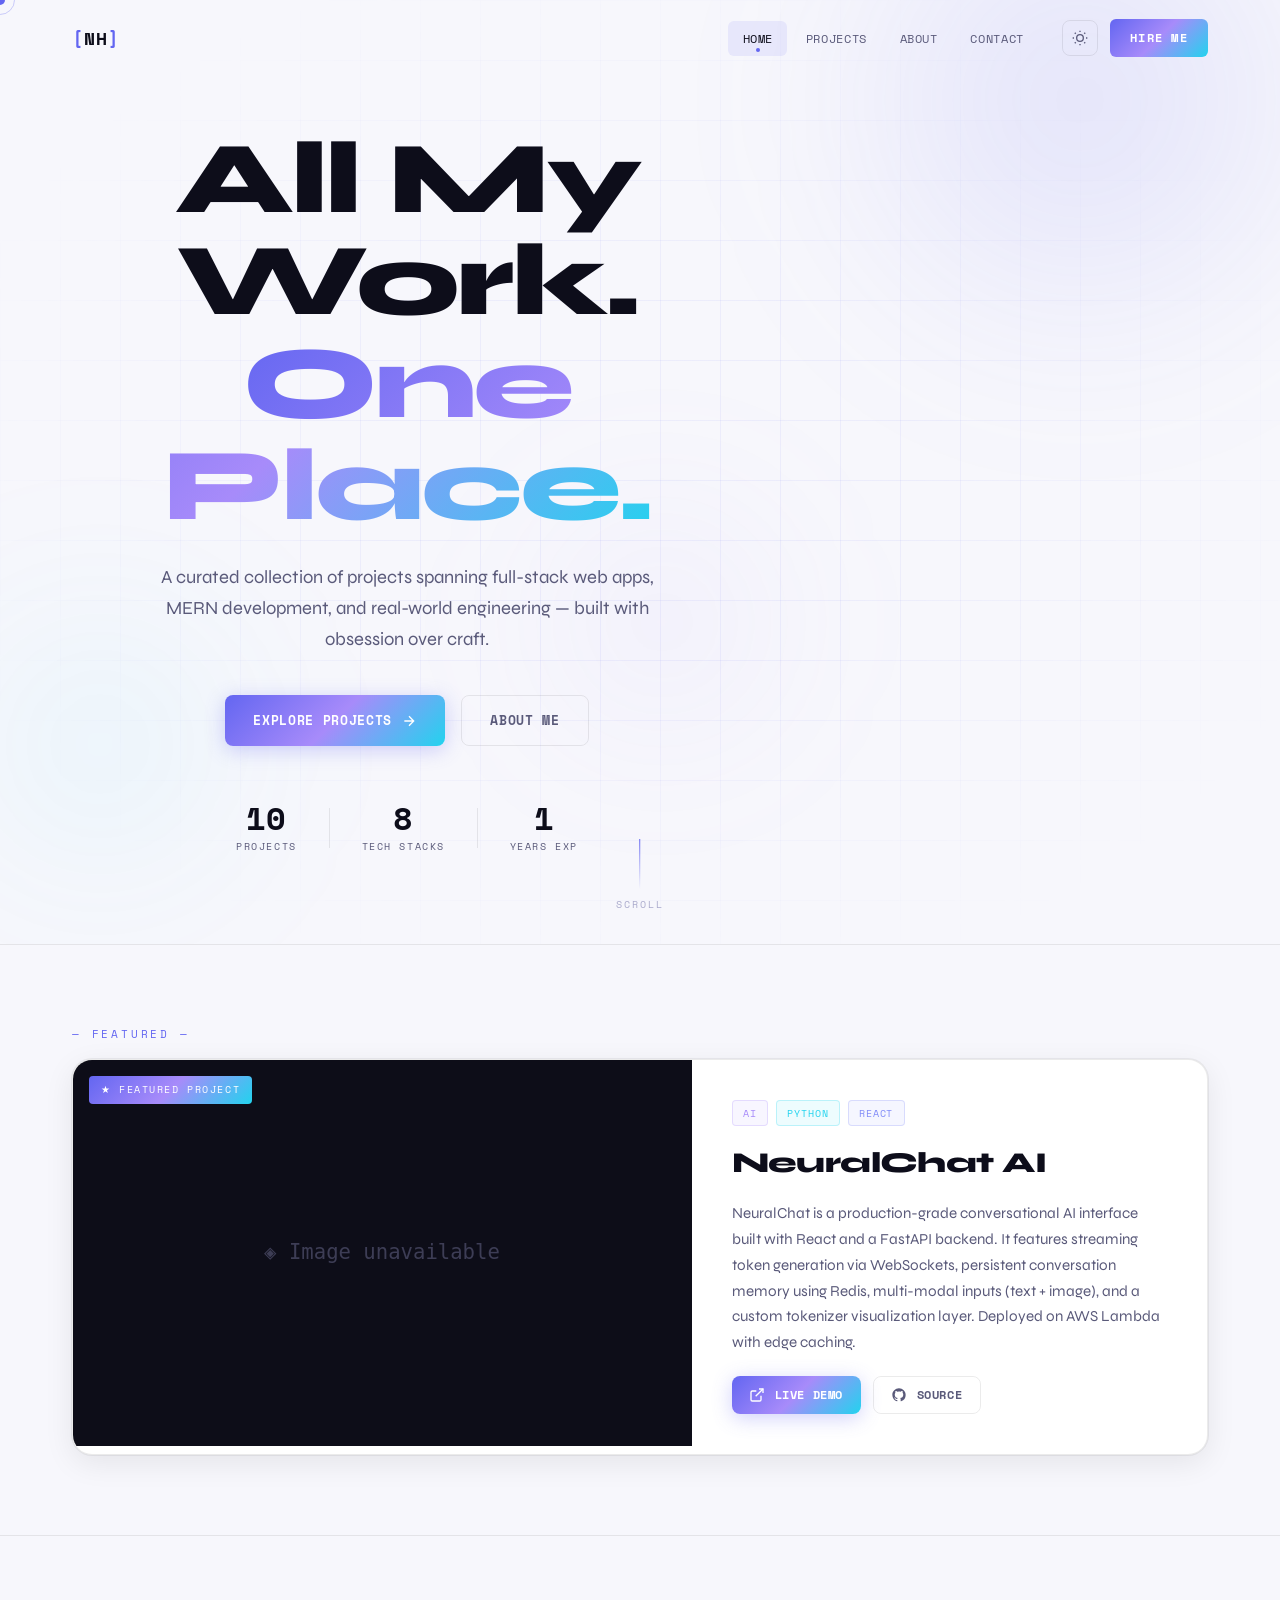
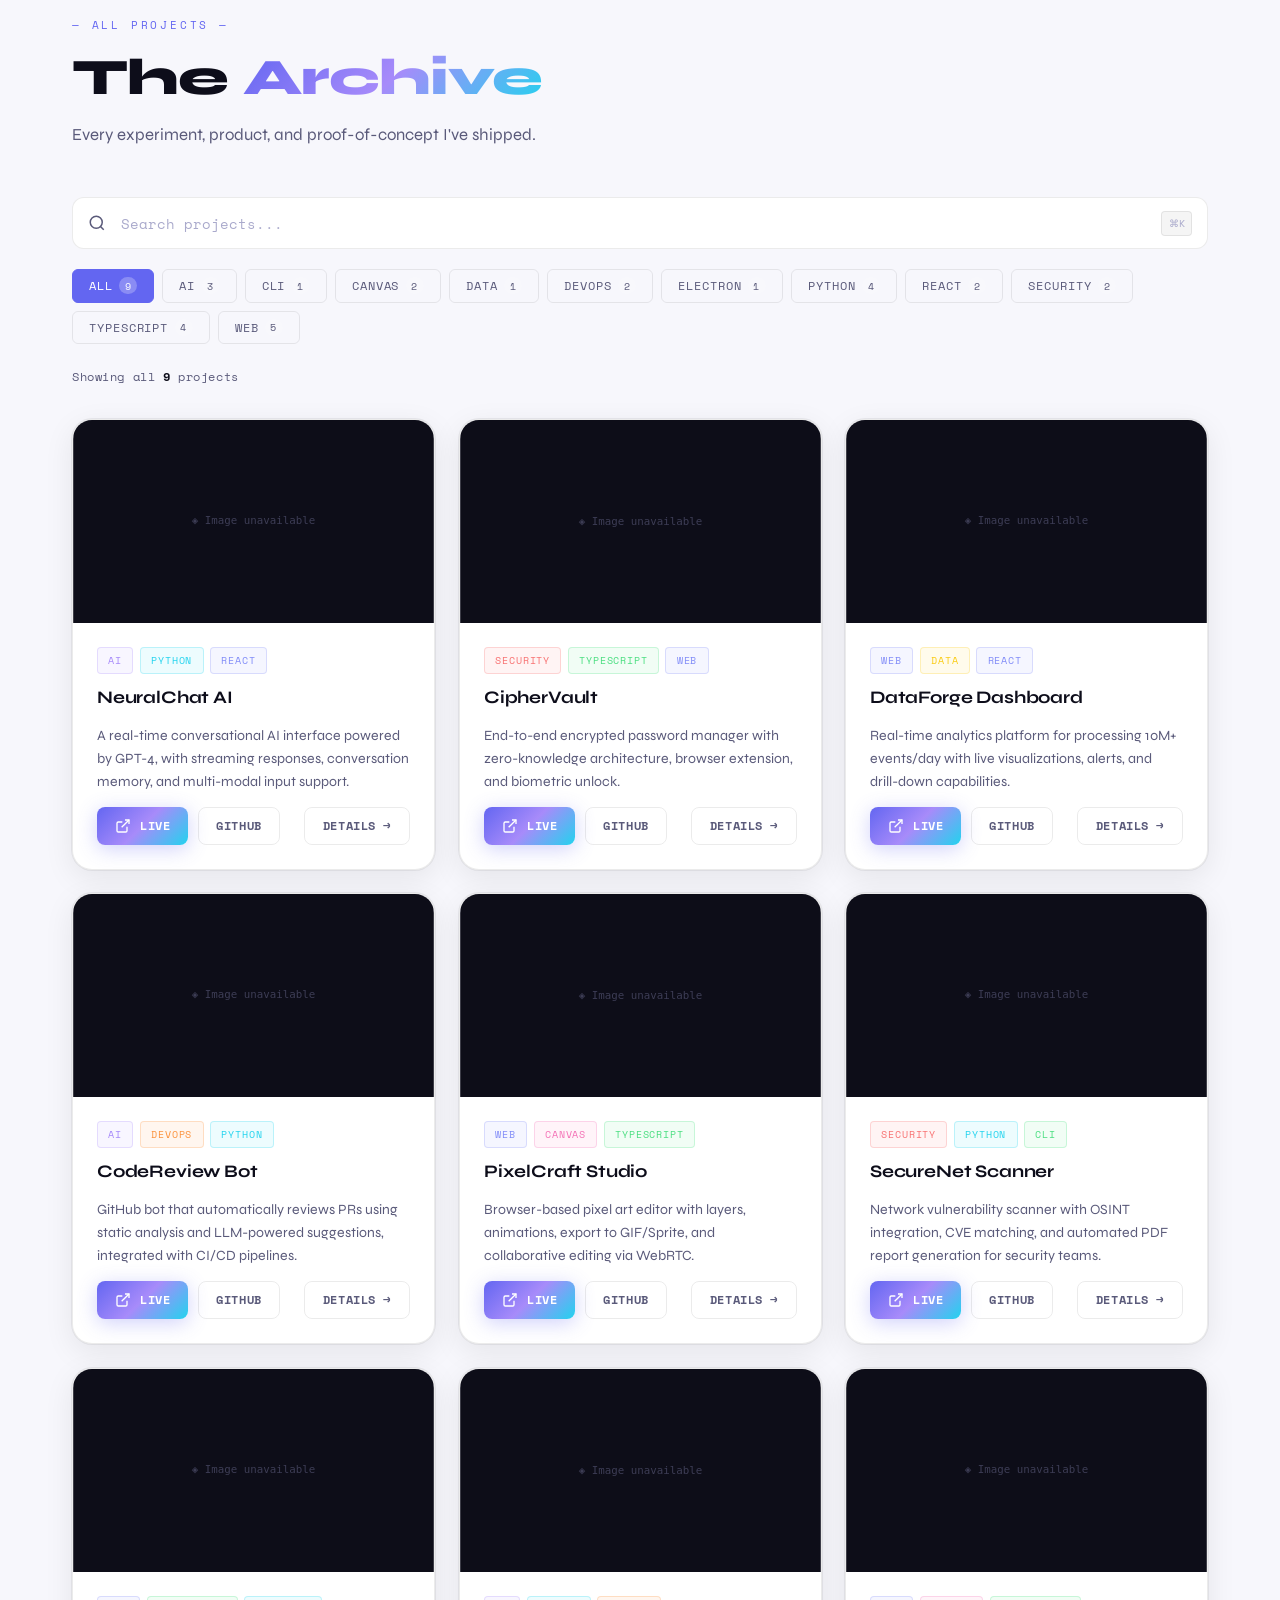
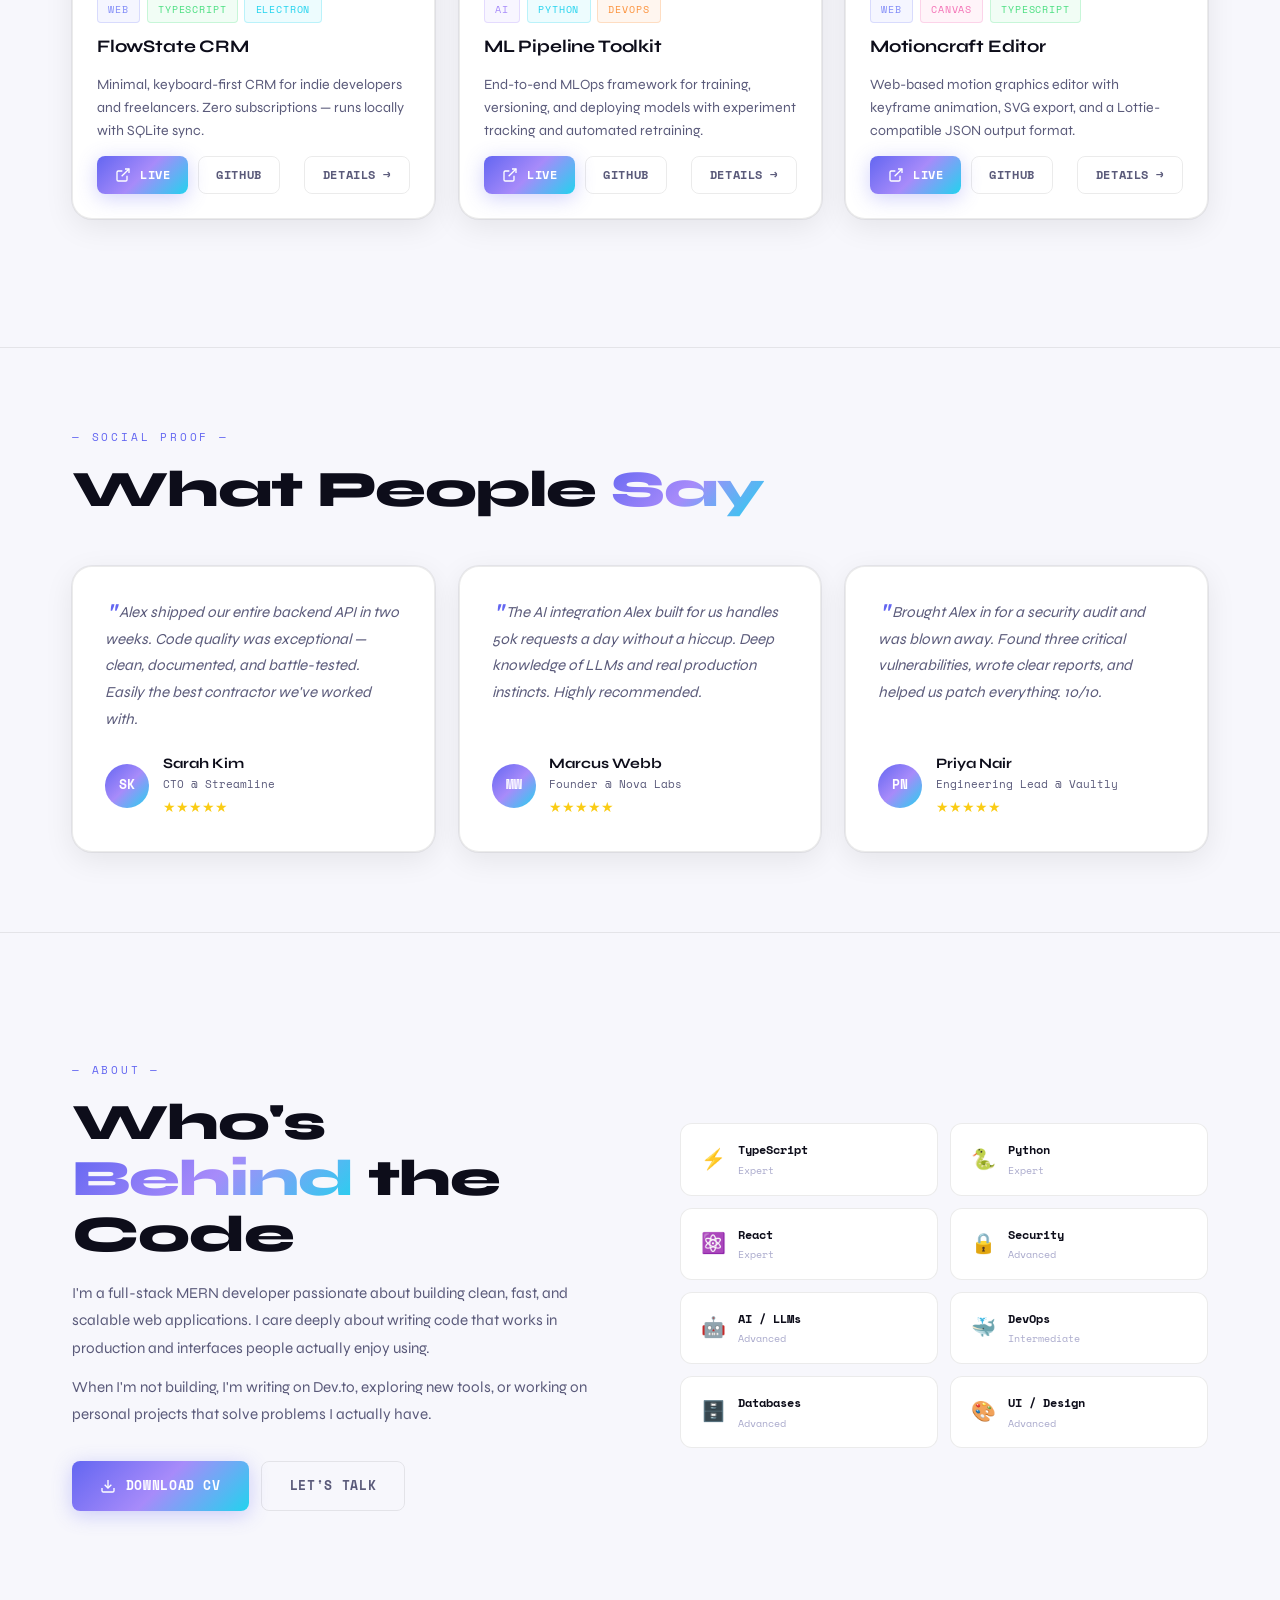
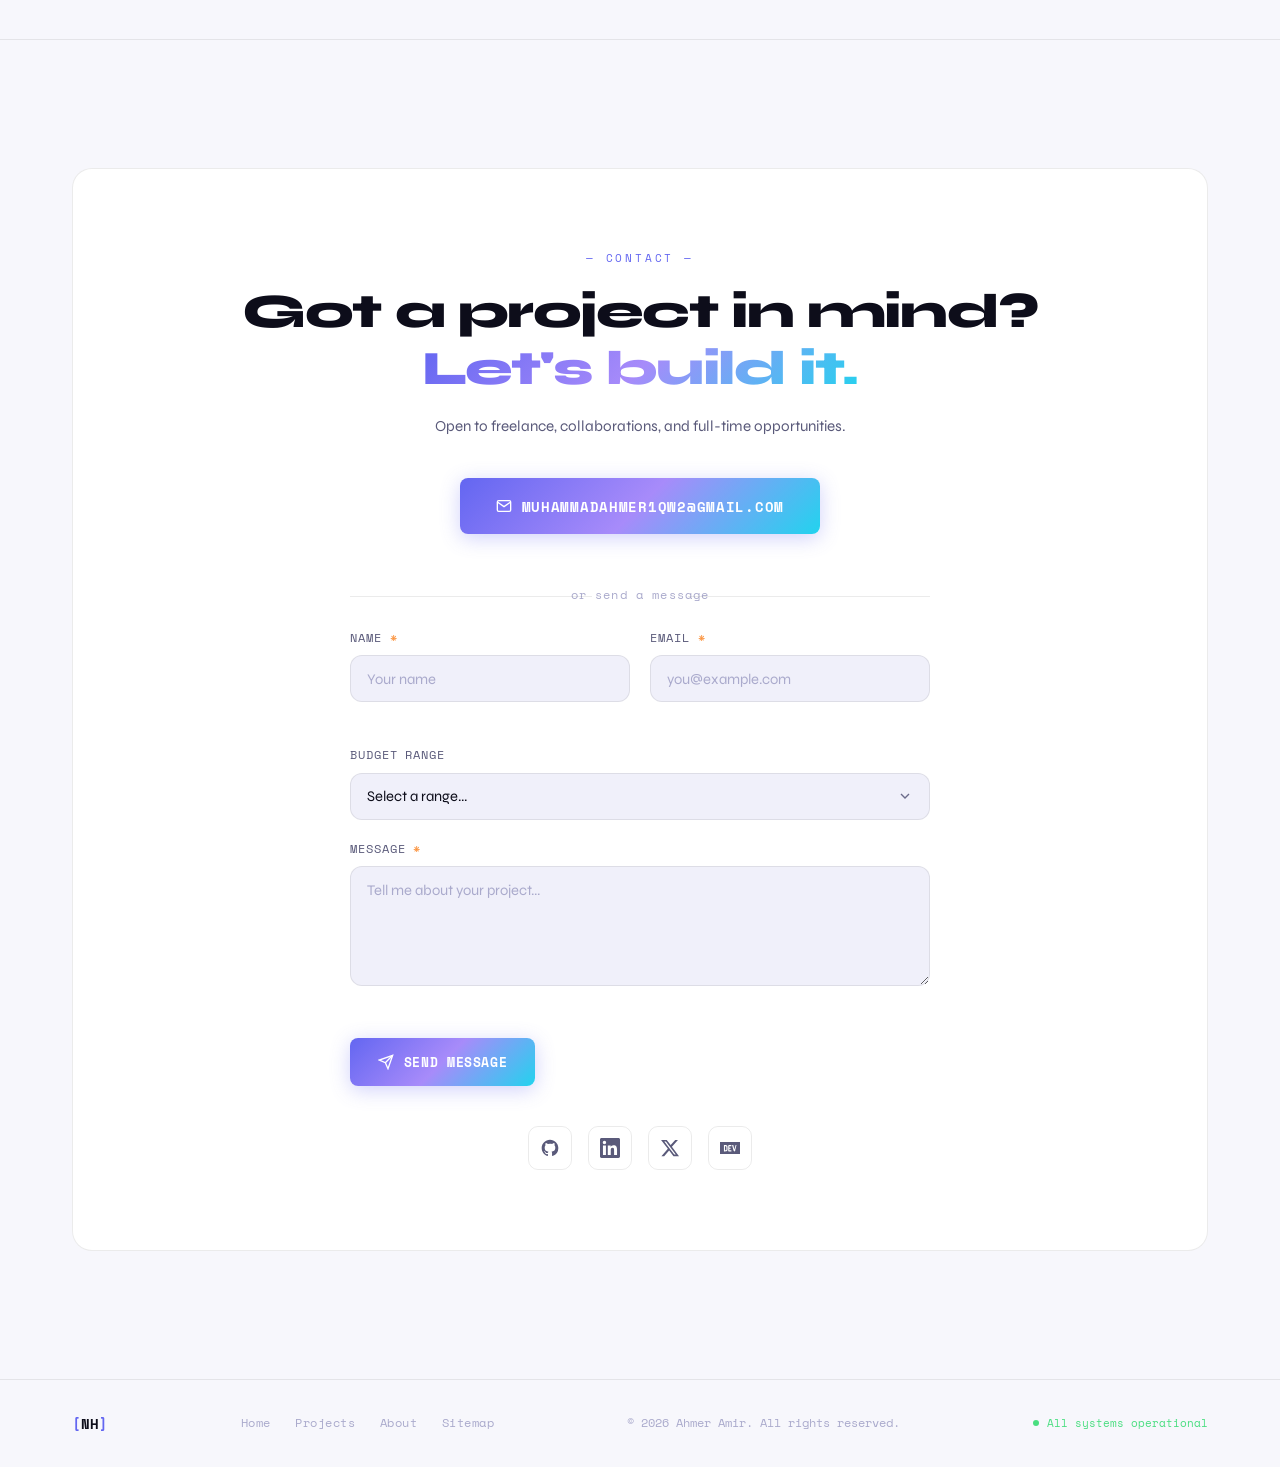
==== commit 4de72618: "update: personal info, domain, Ahmer Amir details" ====
--- a/index.html
+++ b/index.html
@@ -1,73 +1,83 @@
 <!DOCTYPE html>
 <html lang="en" prefix="og: https://ogp.me/ns#">
 <head>
-  <!-- CRITICAL META — Charset & Viewport first -->
+  <!-- ═══════════════════════════════════════════
+       CRITICAL META — Charset & Viewport first
+  ════════════════════════════════════════════ -->
   <meta charset="UTF-8" />
   <meta name="viewport" content="width=device-width, initial-scale=1.0" />
   <meta http-equiv="X-UA-Compatible" content="IE=edge" />
 
-  <!-- PRIMARY ON-PAGE SEO -->
-  <title>Alex Chen — Full-Stack Developer & AI Engineer | NexHub Portfolio</title>
-  <meta name="description" content="Full-stack developer and AI engineer with 3+ years building production apps in TypeScript, Python, and React. Explore 24 projects spanning AI, cybersecurity, and web engineering." />
-  <meta name="keywords" content="full stack developer, AI engineer, TypeScript, Python, React, portfolio, web developer, machine learning, cybersecurity, open source" />
-  <meta name="author" content="Alex Chen" />
+  <!-- ═══════════════════════════════════════════
+       PRIMARY ON-PAGE SEO
+  ════════════════════════════════════════════ -->
+  <title>Ahmer Amir — Full-Stack Developer & MERN Engineer | NexHub Portfolio</title>
+  <meta name="description" content="Full-stack MERN developer with 1+ year building production web apps in JavaScript, React, Node.js, and MongoDB. Explore 10+ projects spanning web engineering, APIs, and real-world products." />
+  <meta name="keywords" content="full stack developer, MERN developer, JavaScript, React, Node.js, MongoDB, web developer, Express.js, portfolio, open source" />
+  <meta name="author" content="Ahmer Amir" />
   <meta name="robots" content="index, follow, max-image-preview:large, max-snippet:-1, max-video-preview:-1" />
   <meta name="theme-color" content="#050508" />
   <meta name="color-scheme" content="dark light" />
-  <link rel="canonical" href="https://alexchen.dev/" />
-
-  <!-- OPEN GRAPH (Facebook, LinkedIn, Discord…) -->
+  <link rel="canonical" href="https://nex-hub-portfolio.vercel.app/" />
+
+  <!-- ═══════════════════════════════════════════
+       OPEN GRAPH (Facebook, LinkedIn, Discord…)
+  ════════════════════════════════════════════ -->
   <meta property="og:type"        content="website" />
-  <meta property="og:url"         content="https://alexchen.dev/" />
-  <meta property="og:title"       content="Alex Chen — Full-Stack Developer & AI Engineer" />
-  <meta property="og:description" content="Full-stack developer and AI engineer. 24 projects spanning AI, cybersecurity, and web engineering. Built with obsession over craft." />
-  <meta property="og:image"       content="https://alexchen.dev/og-image.png" />
+  <meta property="og:url"         content="https://nex-hub-portfolio.vercel.app/" />
+  <meta property="og:title"       content="Ahmer Amir — Full-Stack Developer & MERN Engineer" />
+  <meta property="og:description" content="Full-stack MERN developer. 10+ projects spanning web engineering, APIs, and real-world products. Built with obsession over craft." />
+  <meta property="og:image"       content="https://nex-hub-portfolio.vercel.app/og-image.png" />
   <meta property="og:image:width"  content="1200" />
   <meta property="og:image:height" content="630" />
-  <meta property="og:image:alt"   content="Alex Chen portfolio — NexHub" />
+  <meta property="og:image:alt"   content="Ahmer Amir portfolio — NexHub" />
   <meta property="og:site_name"   content="NexHub" />
   <meta property="og:locale"      content="en_US" />
 
-  <!-- TWITTER / X CARD -->
+  <!-- ═══════════════════════════════════════════
+       TWITTER / X CARD
+  ════════════════════════════════════════════ -->
   <meta name="twitter:card"        content="summary_large_image" />
-  <meta name="twitter:site"        content="@alexchen_dev" />
-  <meta name="twitter:creator"     content="@alexchen_dev" />
-  <meta name="twitter:title"       content="Alex Chen — Full-Stack Developer & AI Engineer" />
-  <meta name="twitter:description" content="Full-stack developer and AI engineer. 24 projects spanning AI, cybersecurity, and web engineering." />
-  <meta name="twitter:image"       content="https://alexchen.dev/og-image.png" />
-  <meta name="twitter:image:alt"   content="Alex Chen — NexHub Portfolio" />
-
-  <!-- STRUCTURED DATA — JSON-LD (Google Rich Results) -->
+  <meta name="twitter:site"        content="" />
+  <meta name="twitter:creator"     content="" />
+  <meta name="twitter:title"       content="Ahmer Amir — Full-Stack Developer & MERN Engineer" />
+  <meta name="twitter:description" content="Full-stack MERN developer. 10+ projects spanning web engineering, APIs, and real-world products." />
+  <meta name="twitter:image"       content="https://nex-hub-portfolio.vercel.app/og-image.png" />
+  <meta name="twitter:image:alt"   content="Ahmer Amir — NexHub Portfolio" />
+
+  <!-- ═══════════════════════════════════════════
+       STRUCTURED DATA — JSON-LD (Google Rich Results)
+  ════════════════════════════════════════════ -->
   <script type="application/ld+json">
   {
     "@context": "https://schema.org",
     "@graph": [
       {
         "@type": "Person",
-        "@id": "https://alexchen.dev/#person",
-        "name": "Alex Chen",
-        "url": "https://alexchen.dev",
-        "image": "https://alexchen.dev/og-image.png",
-        "jobTitle": "Full-Stack Developer & AI Engineer",
-        "description": "Full-stack developer and AI engineer with 3+ years building production applications.",
-        "email": "hello@alexchen.dev",
+        "@id": "https://nex-hub-portfolio.vercel.app/#person",
+        "name": "Ahmer Amir",
+        "url": "https://nex-hub-portfolio.vercel.app",
+        "image": "https://nex-hub-portfolio.vercel.app/og-image.png",
+        "jobTitle": "Full-Stack Developer & MERN Engineer",
+        "description": "Full-stack MERN developer with 1+ year building production web applications.",
+        "email": "muhammadahmer1qw2@gmail.com",
         "sameAs": [
-          "https://github.com/alexchen",
-          "https://linkedin.com/in/alexchen",
-          "https://twitter.com/alexchen_dev"
+          "https://github.com/Ahmer-kun",
+          "https://www.linkedin.com/in/muhammad-ahmer-b88485283/",
+          "https://github.com/Ahmer-kun"
         ],
-        "knowsAbout": ["TypeScript","Python","React","Machine Learning","Cybersecurity","Node.js","AWS","PostgreSQL"]
+        "knowsAbout": ["JavaScript","React","Node.js","Express.js","MongoDB","TypeScript","HTML","CSS"]
       },
       {
         "@type": "WebSite",
-        "@id": "https://alexchen.dev/#website",
-        "url": "https://alexchen.dev",
-        "name": "NexHub — Alex Chen Portfolio",
+        "@id": "https://nex-hub-portfolio.vercel.app/#website",
+        "url": "https://nex-hub-portfolio.vercel.app",
+        "name": "NexHub — Ahmer Amir Portfolio",
         "description": "Full-stack developer and AI engineer portfolio",
-        "author": { "@id": "https://alexchen.dev/#person" },
+        "author": { "@id": "https://nex-hub-portfolio.vercel.app/#person" },
         "potentialAction": {
           "@type": "SearchAction",
-          "target": "https://alexchen.dev/?search={search_term_string}",
+          "target": "https://nex-hub-portfolio.vercel.app/?search={search_term_string}",
           "query-input": "required name=search_term_string"
         }
       },
@@ -76,50 +86,62 @@
         "name": "Featured Projects",
         "numberOfItems": 9,
         "itemListElement": [
-          { "@type":"ListItem","position":1,"name":"NeuralChat AI","url":"https://alexchen.dev/#neuralchat" },
-          { "@type":"ListItem","position":2,"name":"CipherVault","url":"https://alexchen.dev/#ciphervault" },
-          { "@type":"ListItem","position":3,"name":"DataForge Dashboard","url":"https://alexchen.dev/#dataforge" }
+          { "@type":"ListItem","position":1,"name":"NeuralChat AI","url":"https://nex-hub-portfolio.vercel.app/#neuralchat" },
+          { "@type":"ListItem","position":2,"name":"CipherVault","url":"https://nex-hub-portfolio.vercel.app/#ciphervault" },
+          { "@type":"ListItem","position":3,"name":"DataForge Dashboard","url":"https://nex-hub-portfolio.vercel.app/#dataforge" }
         ]
       },
       {
         "@type": "BreadcrumbList",
         "itemListElement": [
-          { "@type":"ListItem","position":1,"name":"Home","item":"https://alexchen.dev/" },
-          { "@type":"ListItem","position":2,"name":"Projects","item":"https://alexchen.dev/#projects" },
-          { "@type":"ListItem","position":3,"name":"About","item":"https://alexchen.dev/#about" }
+          { "@type":"ListItem","position":1,"name":"Home","item":"https://nex-hub-portfolio.vercel.app/" },
+          { "@type":"ListItem","position":2,"name":"Projects","item":"https://nex-hub-portfolio.vercel.app/#projects" },
+          { "@type":"ListItem","position":3,"name":"About","item":"https://nex-hub-portfolio.vercel.app/#about" }
         ]
       }
     ]
   }
   </script>
 
-  <!-- FAVICONS & PWA MANIFEST -->
+  <!-- ═══════════════════════════════════════════
+       FAVICONS & PWA MANIFEST
+  ════════════════════════════════════════════ -->
   <link rel="icon"             href="favicon.ico" sizes="any" />
   <link rel="icon"             href="favicon.svg" type="image/svg+xml" />
   <link rel="apple-touch-icon" href="apple-touch-icon.png" />
   <link rel="manifest"         href="site.webmanifest" />
 
-  <!-- PRECONNECT & FONTS -->
+  <!-- ═══════════════════════════════════════════
+       PRECONNECT & FONTS
+  ════════════════════════════════════════════ -->
   <link rel="preconnect" href="https://fonts.googleapis.com" />
   <link rel="preconnect" href="https://fonts.gstatic.com" crossorigin />
   <link href="https://fonts.googleapis.com/css2?family=Space+Mono:wght@400;700&family=Syne:wght@400;500;600;700;800&display=swap" rel="stylesheet" />
 
-  <!-- PRELOAD CRITICAL ASSETS -->
+  <!-- ═══════════════════════════════════════════
+       PRELOAD CRITICAL ASSETS
+  ════════════════════════════════════════════ -->
   <link rel="preload" href="style.css" as="style" />
   <link rel="preload" href="script.js" as="script" />
 
   <link rel="stylesheet" href="style.css" />
 
-  <!-- SITEMAP HINT (for crawlers) -->
-  <!-- Sitemap: https://alexchen.dev/sitemap.xml -->
+  <!-- ═══════════════════════════════════════════
+       SITEMAP HINT (for crawlers)
+  ════════════════════════════════════════════ -->
+  <!-- Sitemap: https://nex-hub-portfolio.vercel.app/sitemap.xml -->
 </head>
 
 <body class="dark-mode" data-theme="dark">
 
-<!-- SKIP TO CONTENT (Accessibility) -->
+<!-- ═══════════════════════════════════════════
+     SKIP TO CONTENT (Accessibility)
+════════════════════════════════════════════ -->
 <a href="#main-content" class="skip-link">Skip to main content</a>
 
-<!-- LOADING SCREEN -->
+<!-- ═══════════════════════════════════════════
+     LOADING SCREEN
+════════════════════════════════════════════ -->
 <div id="loader" role="status" aria-label="Loading portfolio">
   <div class="loader-inner">
     <div class="loader-logo" aria-hidden="true">NH</div>
@@ -128,16 +150,22 @@
   </div>
 </div>
 
-<!-- CUSTOM CURSOR -->
+<!-- ═══════════════════════════════════════════
+     CUSTOM CURSOR
+════════════════════════════════════════════ -->
 <div id="cursor" aria-hidden="true"></div>
 <div id="cursor-trail" aria-hidden="true"></div>
 
-<!-- BACK TO TOP -->
+<!-- ═══════════════════════════════════════════
+     BACK TO TOP
+════════════════════════════════════════════ -->
 <button id="backToTop" aria-label="Back to top" title="Back to top">
   <svg viewBox="0 0 24 24" fill="none" stroke="currentColor" stroke-width="2.5" aria-hidden="true"><path d="M18 15l-6-6-6 6"/></svg>
 </button>
 
-<!-- NAVBAR -->
+<!-- ═══════════════════════════════════════════
+     NAVBAR
+════════════════════════════════════════════ -->
 <header role="banner">
   <nav id="navbar" aria-label="Main navigation">
     <div class="nav-inner">
@@ -174,7 +202,9 @@
   </ul>
 </div>
 
-<!-- MAIN CONTENT -->
+<!-- ═══════════════════════════════════════════
+     MAIN CONTENT
+════════════════════════════════════════════ -->
 <main id="main-content">
 
 <!-- ── HERO ── -->
@@ -184,41 +214,53 @@
   <div class="orb orb-2" aria-hidden="true"></div>
   <div class="orb orb-3" aria-hidden="true"></div>
 
-  <div class="hero-content">
-    <div class="hero-badge reveal" aria-label="Currently available for work">
-      <span class="badge-dot" aria-hidden="true"></span>
-      Available for work
-    </div>
-    <h1 id="hero-heading" class="hero-title reveal">
-      All My Work.<br/>
-      <span class="gradient-text">One Place.</span>
-    </h1>
-    <p class="hero-sub reveal">
-      A curated collection of projects spanning AI, web development, cybersecurity, and beyond — built with obsession over craft.
-    </p>
-    <div class="hero-actions reveal">
-      <a href="#projects" class="btn btn-primary">
-        <span>Explore Projects</span>
-        <svg viewBox="0 0 24 24" fill="none" stroke="currentColor" stroke-width="2" aria-hidden="true"><path d="M5 12h14M12 5l7 7-7 7"/></svg>
-      </a>
-      <a href="#about" class="btn btn-ghost">About Me</a>
-    </div>
-    <div class="hero-stats reveal" aria-label="Portfolio statistics">
-      <div class="stat">
-        <span class="stat-num" data-target="24" aria-label="24 projects">0</span>
-        <span class="stat-label">Projects</span>
-      </div>
-      <div class="stat-divider" aria-hidden="true"></div>
-      <div class="stat">
-        <span class="stat-num" data-target="8" aria-label="8 tech stacks">0</span>
-        <span class="stat-label">Tech Stacks</span>
-      </div>
-      <div class="stat-divider" aria-hidden="true"></div>
-      <div class="stat">
-        <span class="stat-num" data-target="3" aria-label="3 years experience">0</span>
-        <span class="stat-label">Years Exp</span>
-      </div>
-    </div>
+  <div class="hero-split">
+
+    <!-- LEFT — text -->
+    <div class="hero-content">
+      <h1 id="hero-heading" class="hero-title reveal">
+        All My Work.<br/>
+        <span class="gradient-text">One Place.</span>
+      </h1>
+      <p class="hero-sub reveal">
+        A curated collection of projects spanning full-stack web apps, MERN development, and real-world engineering — built with obsession over craft.
+      </p>
+      <div class="hero-actions reveal">
+        <a href="#projects" class="btn btn-primary">
+          <span>Explore Projects</span>
+          <svg viewBox="0 0 24 24" fill="none" stroke="currentColor" stroke-width="2" aria-hidden="true"><path d="M5 12h14M12 5l7 7-7 7"/></svg>
+        </a>
+        <a href="#about" class="btn btn-ghost">About Me</a>
+      </div>
+      <div class="hero-stats reveal" aria-label="Portfolio statistics">
+        <div class="stat">
+          <span class="stat-num" data-target="10" aria-label="10 projects">0</span>
+          <span class="stat-label">Projects</span>
+        </div>
+        <div class="stat-divider" aria-hidden="true"></div>
+        <div class="stat">
+          <span class="stat-num" data-target="8" aria-label="8 tech stacks">0</span>
+          <span class="stat-label">Tech Stacks</span>
+        </div>
+        <div class="stat-divider" aria-hidden="true"></div>
+        <div class="stat">
+          <span class="stat-num" data-target="1" aria-label="1 years experience">0</span>
+          <span class="stat-label">Years Exp</span>
+        </div>
+      </div>
+    </div>
+
+    <!-- RIGHT — 3D illustration -->
+    <div class="hero-visual reveal" aria-hidden="true">
+      <div class="hero-img-glow"></div>
+      <img
+        src="ChatGPT_Image_Apr_27__2026__11_44_54_AM.png"
+        alt="3D tech illustration showing code editor, React, JavaScript and Node.js icons"
+        class="hero-img"
+        draggable="false"
+      />
+    </div>
+
   </div>
 
   <div class="hero-scroll-hint" aria-hidden="true">
@@ -299,13 +341,13 @@
         <div class="section-label" aria-hidden="true">— About —</div>
         <h2 id="about-heading" class="section-title">Who's <span class="gradient-text">Behind</span> the Code</h2>
         <p class="about-text">
-          I'm a full-stack developer and creative technologist obsessed with building things that live at the intersection of design, engineering, and AI. I care deeply about developer experience and end-user delight.
+          I'm a full-stack MERN developer passionate about building clean, fast, and scalable web applications. I care deeply about writing code that works in production and interfaces people actually enjoy using.
         </p>
         <p class="about-text">
-          When I'm not shipping, I'm contributing to open source, writing about system design, or reverse-engineering things I probably shouldn't.
+          When I'm not building, I'm writing on Dev.to, exploring new tools, or working on personal projects that solve problems I actually have.
         </p>
         <div class="about-actions">
-          <a href="/alex-chen-cv.pdf" class="btn btn-primary" download aria-label="Download CV as PDF">
+          <a href="/Muhammad_Ahmer_CV.pdf" class="btn btn-primary" download aria-label="Download CV as PDF">
             <svg viewBox="0 0 24 24" fill="none" stroke="currentColor" stroke-width="2" aria-hidden="true"><path d="M21 15v4a2 2 0 01-2 2H5a2 2 0 01-2-2v-4"/><polyline points="7,10 12,15 17,10"/><line x1="12" y1="15" x2="12" y2="3"/></svg>
             Download CV
           </a>
@@ -336,7 +378,7 @@
         <div class="contact-email-block">
           <button class="btn btn-primary btn-lg" id="copyEmailBtn" aria-label="Copy email address to clipboard">
             <svg viewBox="0 0 24 24" fill="none" stroke="currentColor" stroke-width="2" aria-hidden="true"><path d="M4 4h16c1.1 0 2 .9 2 2v12c0 1.1-.9 2-2 2H4c-1.1 0-2-.9-2-2V6c0-1.1.9-2 2-2z"/><polyline points="22,6 12,13 2,6"/></svg>
-            <span id="copyEmailLabel">hello@alexchen.dev</span>
+            <span id="copyEmailLabel">muhammadahmer1qw2@gmail.com</span>
           </button>
           <span class="copy-hint" id="copyHint" aria-live="polite"></span>
         </div>
@@ -384,16 +426,16 @@
       </div>
 
       <div class="social-links" role="list" aria-label="Social media links">
-        <a href="https://github.com/alexchen" class="social-link" role="listitem" aria-label="GitHub profile" target="_blank" rel="noopener noreferrer">
+        <a href="https://github.com/Ahmer-kun" class="social-link" role="listitem" aria-label="GitHub profile" target="_blank" rel="noopener noreferrer">
           <svg viewBox="0 0 24 24" fill="currentColor" aria-hidden="true"><path d="M12 2C6.477 2 2 6.484 2 12.017c0 4.425 2.865 8.18 6.839 9.504.5.092.682-.217.682-.483 0-.237-.008-.868-.013-1.703-2.782.605-3.369-1.343-3.369-1.343-.454-1.158-1.11-1.466-1.11-1.466-.908-.62.069-.608.069-.608 1.003.07 1.531 1.032 1.531 1.032.892 1.53 2.341 1.088 2.91.832.092-.647.35-1.088.636-1.338-2.22-.253-4.555-1.113-4.555-4.951 0-1.093.39-1.988 1.029-2.688-.103-.253-.446-1.272.098-2.65 0 0 .84-.27 2.75 1.026A9.564 9.564 0 0112 6.844c.85.004 1.705.115 2.504.337 1.909-1.296 2.747-1.027 2.747-1.027.546 1.379.202 2.398.1 2.651.64.7 1.028 1.595 1.028 2.688 0 3.848-2.339 4.695-4.566 4.943.359.309.678.92.678 1.855 0 1.338-.012 2.419-.012 2.747 0 .268.18.58.688.482A10.019 10.019 0 0022 12.017C22 6.484 17.522 2 12 2z"/></svg>
         </a>
-        <a href="https://linkedin.com/in/alexchen" class="social-link" role="listitem" aria-label="LinkedIn profile" target="_blank" rel="noopener noreferrer">
+        <a href="https://www.linkedin.com/in/muhammad-ahmer-b88485283/" class="social-link" role="listitem" aria-label="LinkedIn profile" target="_blank" rel="noopener noreferrer">
           <svg viewBox="0 0 24 24" fill="currentColor" aria-hidden="true"><path d="M20.447 20.452h-3.554v-5.569c0-1.328-.027-3.037-1.852-3.037-1.853 0-2.136 1.445-2.136 2.939v5.667H9.351V9h3.414v1.561h.046c.477-.9 1.637-1.85 3.37-1.85 3.601 0 4.267 2.37 4.267 5.455v6.286zM5.337 7.433a2.062 2.062 0 01-2.063-2.065 2.064 2.064 0 112.063 2.065zm1.782 13.019H3.555V9h3.564v11.452zM22.225 0H1.771C.792 0 0 .774 0 1.729v20.542C0 23.227.792 24 1.771 24h20.451C23.2 24 23.999 23.227 23.999 22.271V1.729C23.999.774 23.2 0 22.222 0h.003z"/></svg>
         </a>
-        <a href="https://twitter.com/alexchen_dev" class="social-link" role="listitem" aria-label="Twitter / X profile" target="_blank" rel="noopener noreferrer">
+        <a href="https://github.com/Ahmer-kun" class="social-link" role="listitem" aria-label="Twitter / X profile" target="_blank" rel="noopener noreferrer">
           <svg viewBox="0 0 24 24" fill="currentColor" aria-hidden="true"><path d="M18.244 2.25h3.308l-7.227 8.26 8.502 11.24H16.17l-5.214-6.817L4.99 21.75H1.68l7.73-8.835L1.254 2.25H8.08l4.713 6.231zm-1.161 17.52h1.833L7.084 4.126H5.117z"/></svg>
         </a>
-        <a href="https://dev.to/alexchen" class="social-link" role="listitem" aria-label="Dev.to blog" target="_blank" rel="noopener noreferrer">
+        <a href="https://dev.to/muhammad_ahmer_807bf09689" class="social-link" role="listitem" aria-label="Dev.to blog" target="_blank" rel="noopener noreferrer">
           <svg viewBox="0 0 24 24" fill="currentColor" aria-hidden="true"><path d="M7.42 10.05c-.18-.16-.46-.23-.84-.23H6l.02 2.44.04 2.45.56-.02c.41 0 .63-.07.83-.26.24-.24.26-.36.26-2.2 0-1.91-.02-1.96-.29-2.18zM0 4.94v14.12h24V4.94H0zM8.56 15.3c-.44.58-1.06.77-2.53.77H4.71V8.53h1.4c1.67 0 2.16.18 2.6.9.27.43.29.6.32 2.57.05 2.23-.02 2.73-.47 3.3zm5.09-5.47h-2.47v1.77h1.52v1.28l-.72.04-.75.03v1.77l1.22.03 1.2.04v1.28h-1.6c-1.53 0-1.6-.01-1.87-.3l-.3-.28v-3.16c0-3.02.01-3.18.25-3.48.23-.31.25-.31 1.88-.31h1.64v1.28zm4.68 5.45c-.17.43-.64.79-1 .79-.18 0-.45-.15-.67-.39-.32-.32-.45-.63-.82-2.08l-.9-3.39-.45-1.67h.76c.4 0 .75.02.75.05 0 .06 1.16 4.54 1.26 4.83.04.15.32-.7.73-2.3l.6-2.43.59-.15c.32-.08.63-.09.63-.01 0 .06-.45 1.88-1 4.06-.17.67-.45 1.32-.58 1.69z"/></svg>
         </a>
       </div>
@@ -403,7 +445,9 @@
 
 </main><!-- /main -->
 
-<!-- FOOTER -->
+<!-- ═══════════════════════════════════════════
+     FOOTER
+════════════════════════════════════════════ -->
 <footer class="footer" role="contentinfo">
   <div class="container">
     <div class="footer-inner">
@@ -416,7 +460,7 @@
         <a href="#about">About</a>
         <a href="sitemap.xml">Sitemap</a>
       </nav>
-      <span class="footer-copy">© <span id="footerYear"></span> Alex Chen. All rights reserved.</span>
+      <span class="footer-copy">© <span id="footerYear"></span> Ahmer Amir. All rights reserved.</span>
       <span class="footer-status">
         <span class="status-dot" aria-hidden="true"></span>
         <span>All systems operational</span>
@@ -442,4 +486,4 @@
 
 <script src="script.js"></script>
 </body>
-</html>
+</html>
--- a/style.css
+++ b/style.css
@@ -1,6 +1,5 @@
 /* ═══════════════════════════════════════════════════════════
-   NEXHUB v2 — Complete CSS
-   Additions: light/dark mode, skeleton loaders, form, 
+   light/dark mode, skeleton loaders, form, 
    testimonials, toast, back-to-top, focus styles, 
    filter counts, results info, footer nav
 ════════════════════════════════════════════════════════════ */
--- a/style.css
+++ b/style.css
@@ -1,6 +1,5 @@
 /* ═══════════════════════════════════════════════════════════
-   NEXHUB v2 — Complete CSS
-   Additions: light/dark mode, skeleton loaders, form, 
+   light/dark mode, skeleton loaders, form, 
    testimonials, toast, back-to-top, focus styles, 
    filter counts, results info, footer nav
 ════════════════════════════════════════════════════════════ */
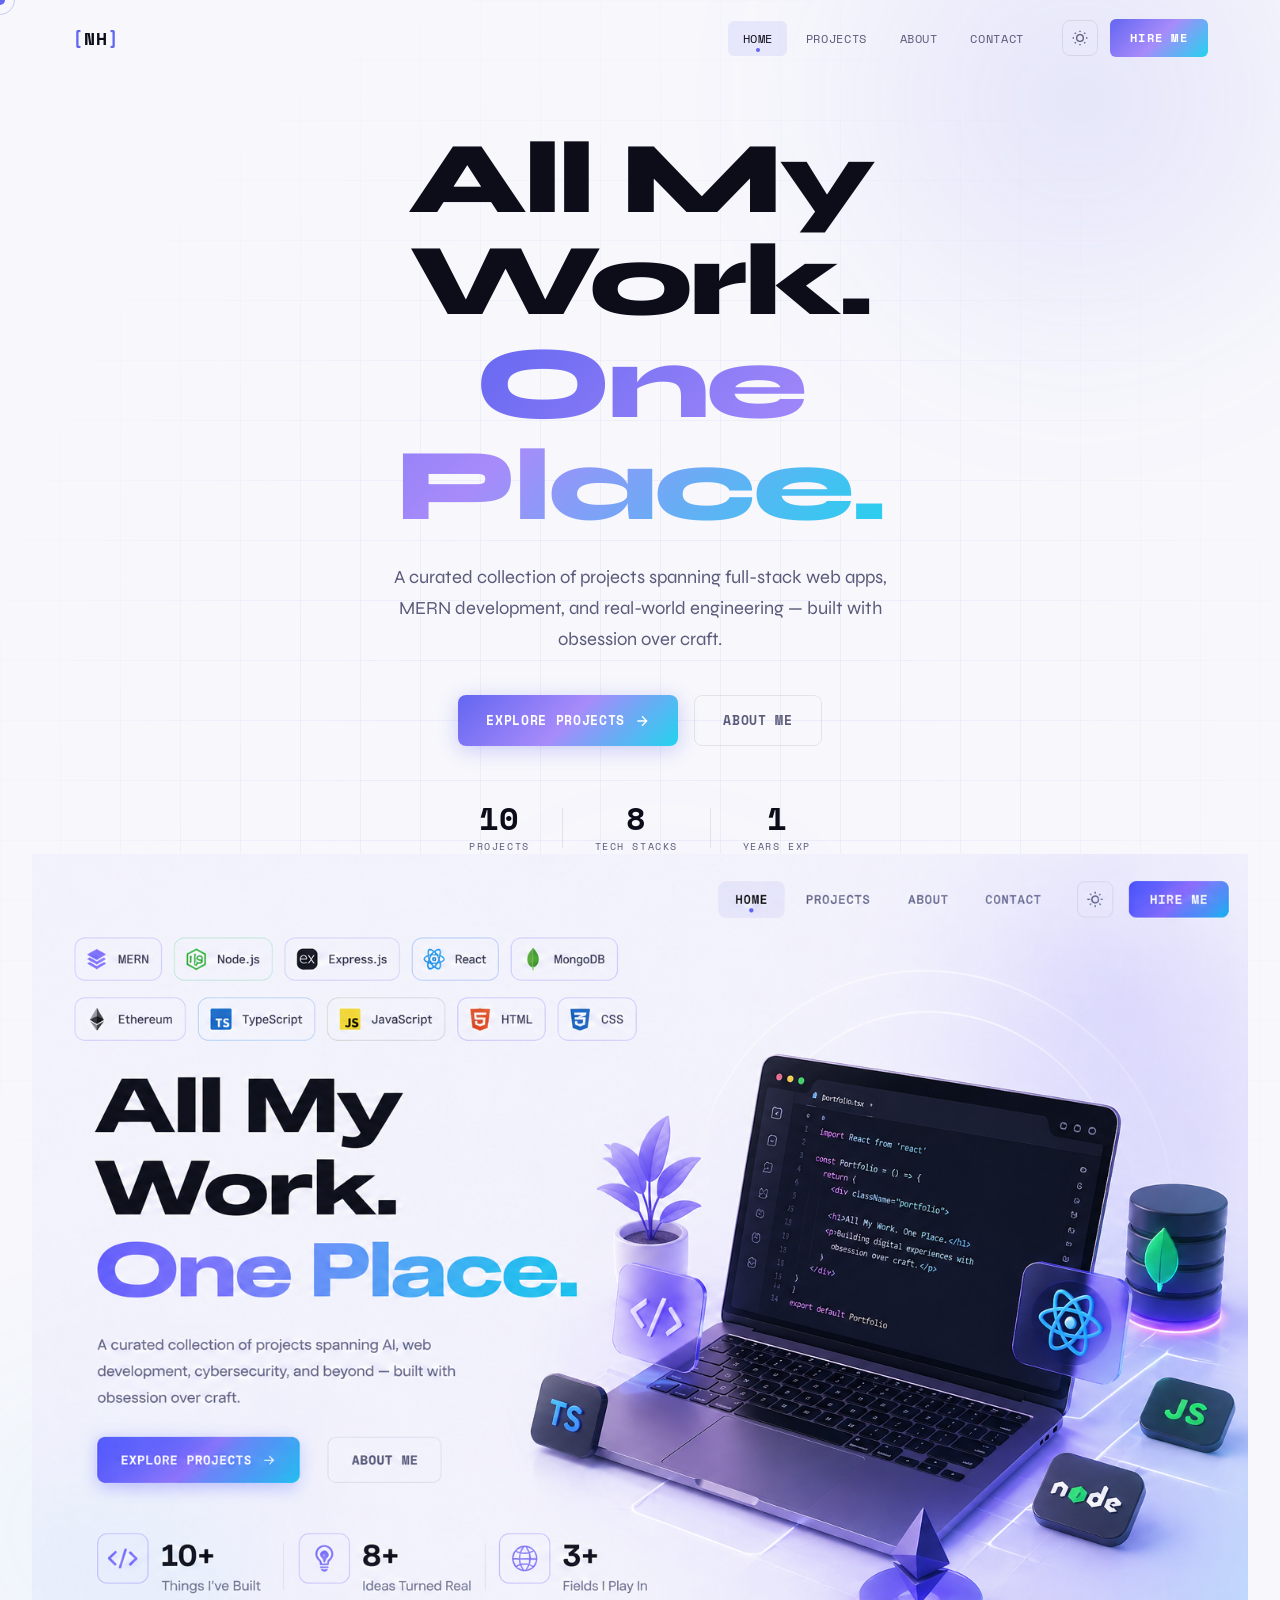
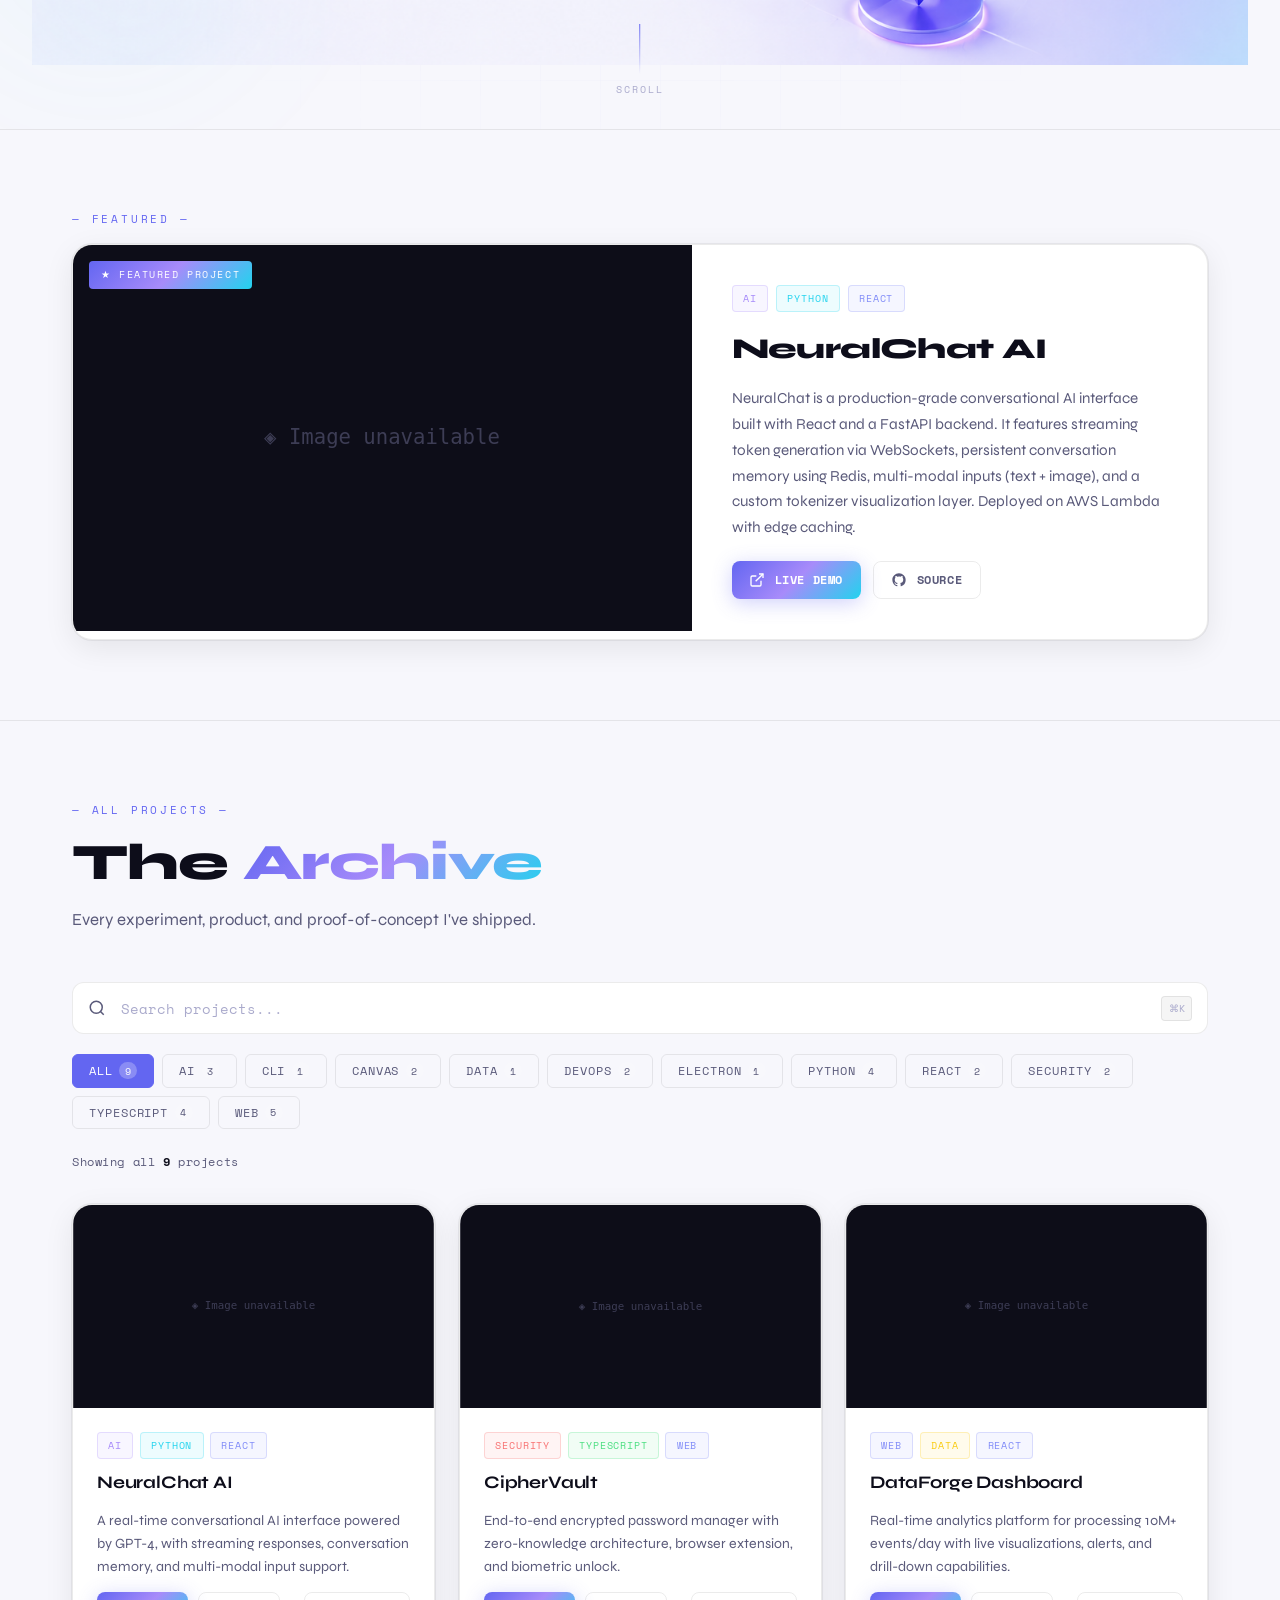
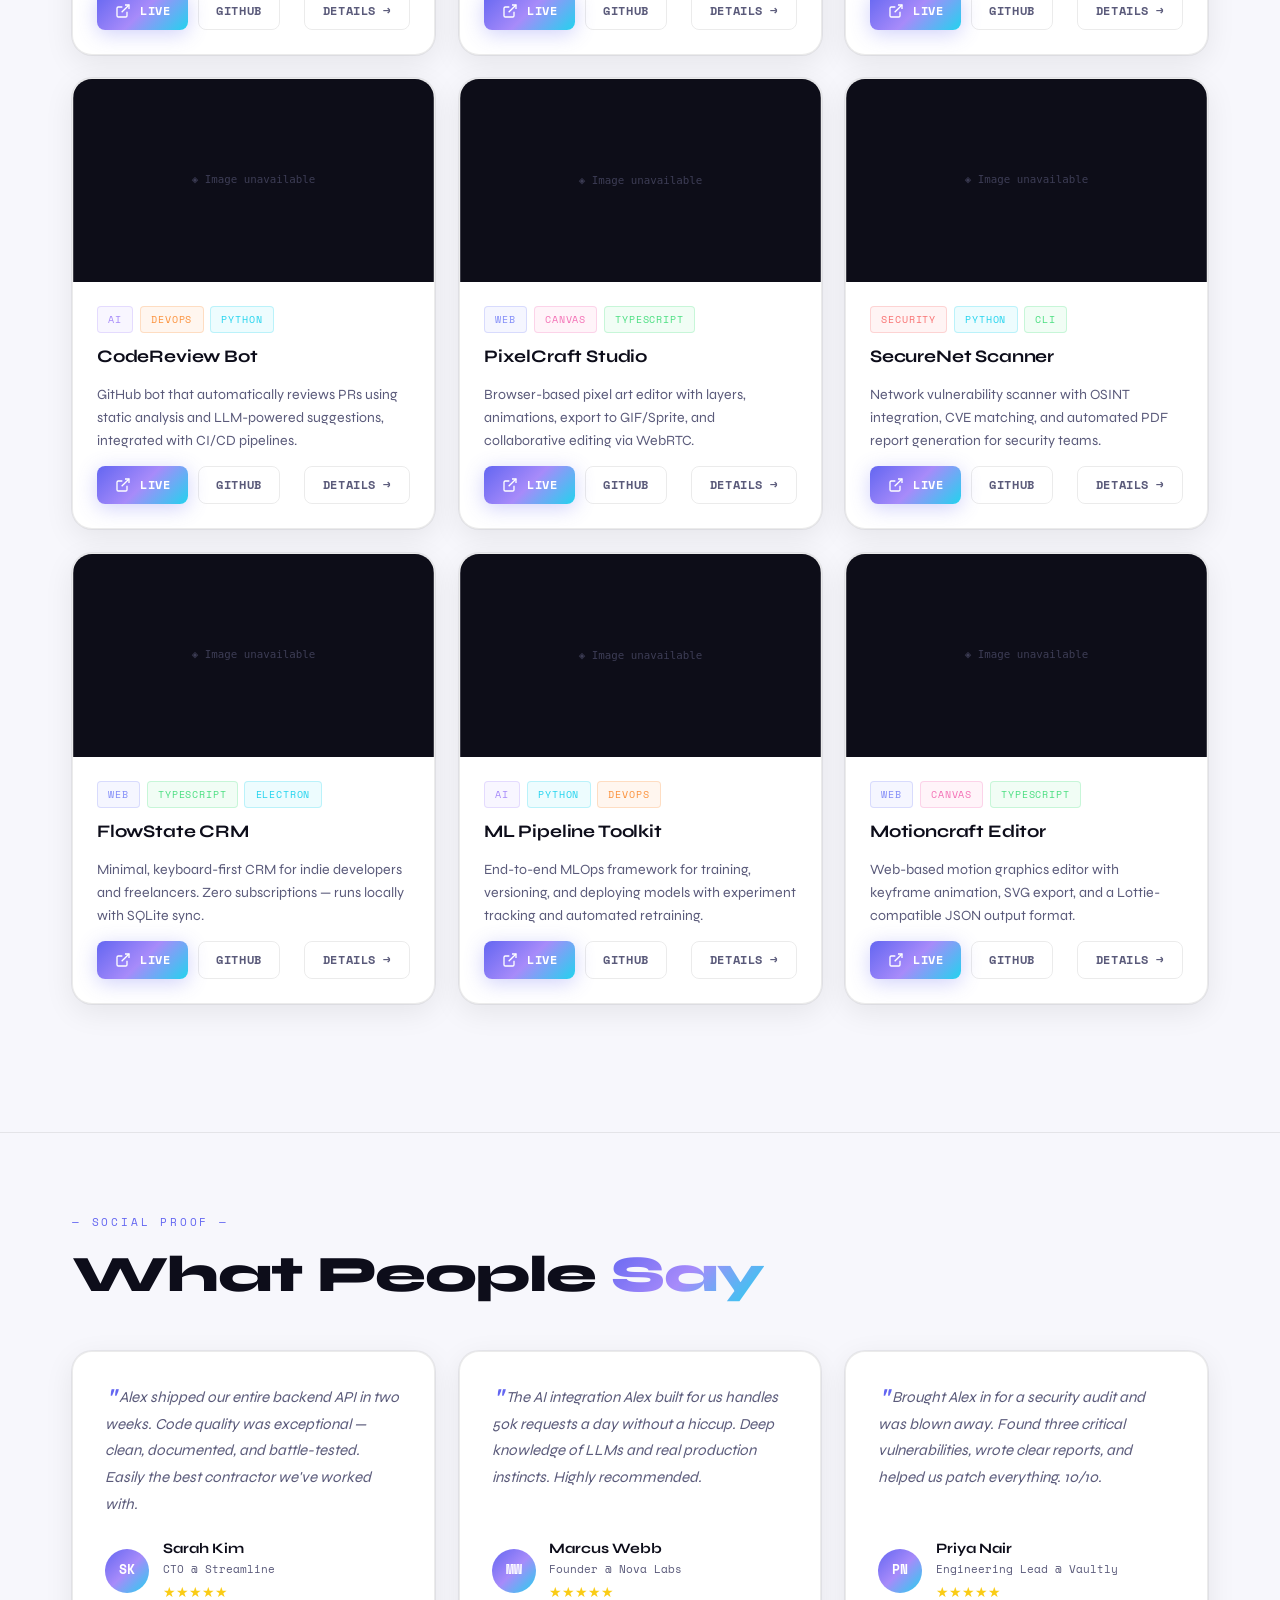
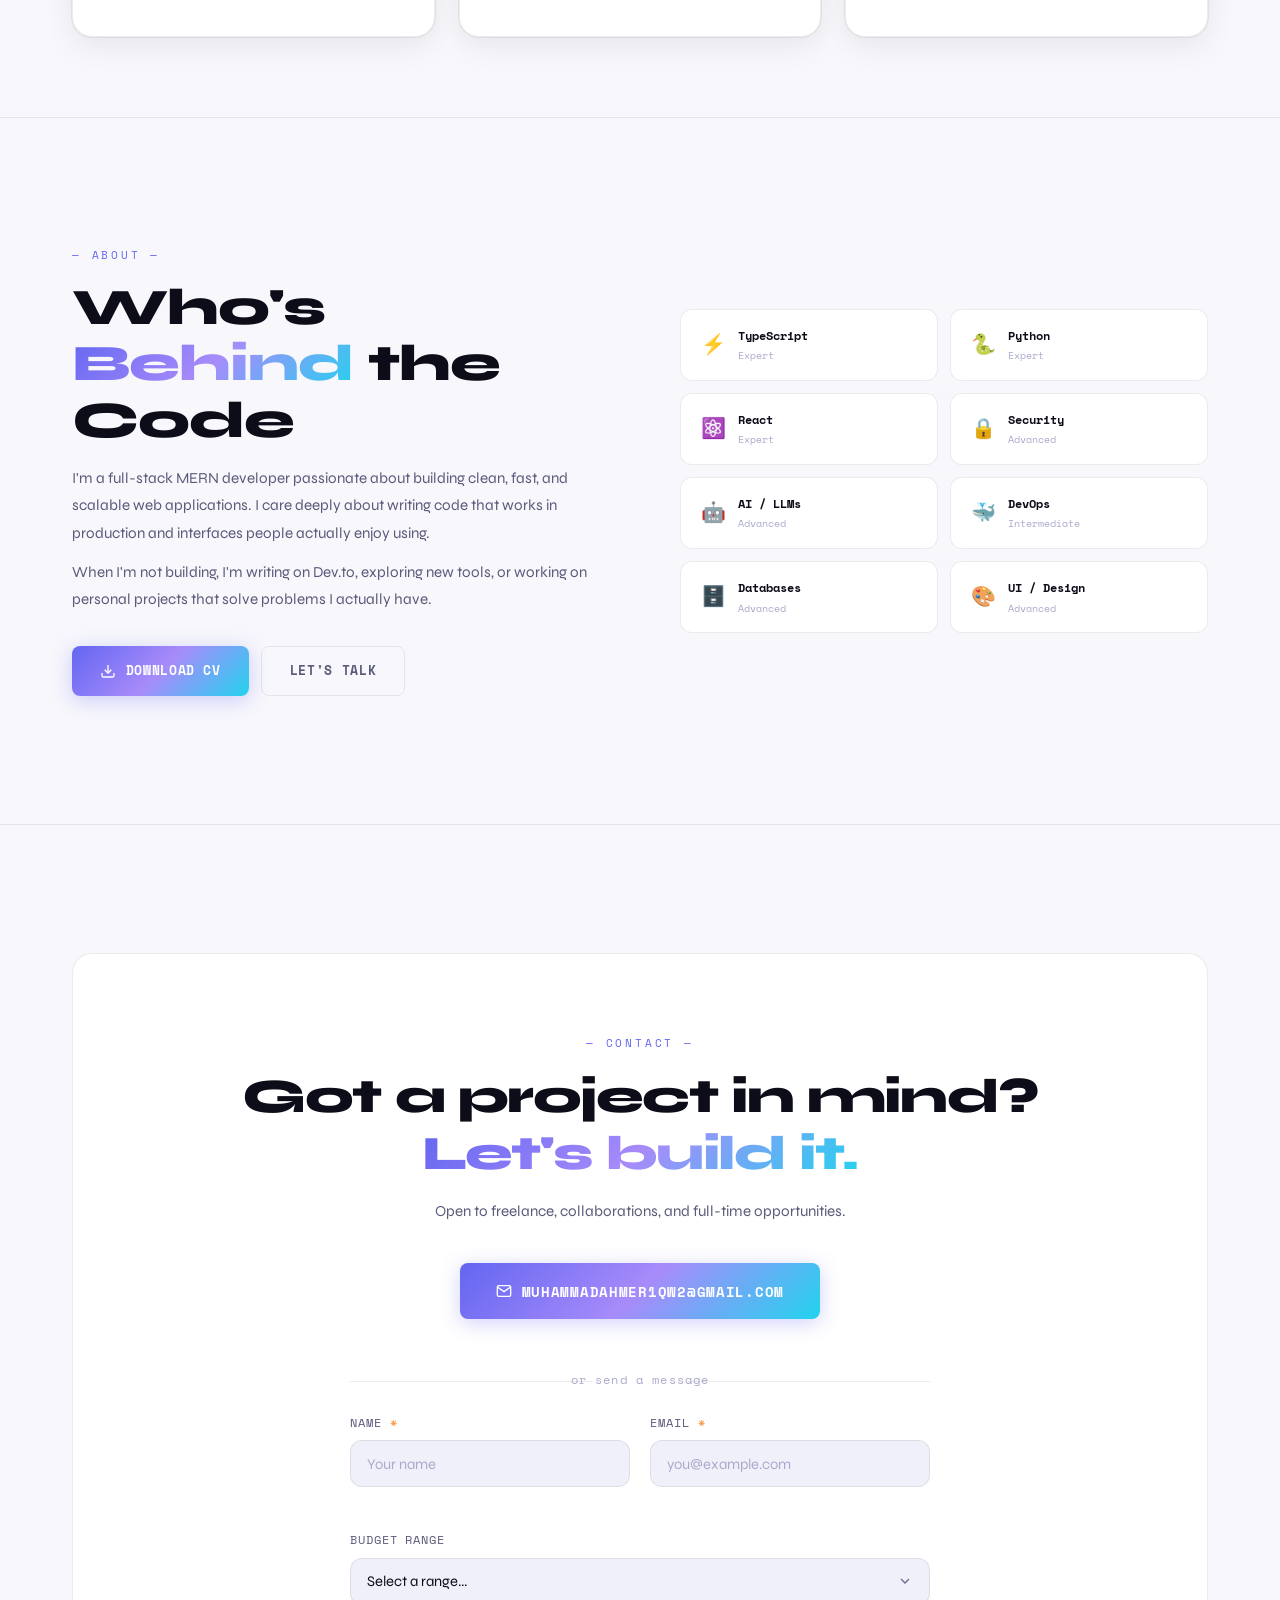
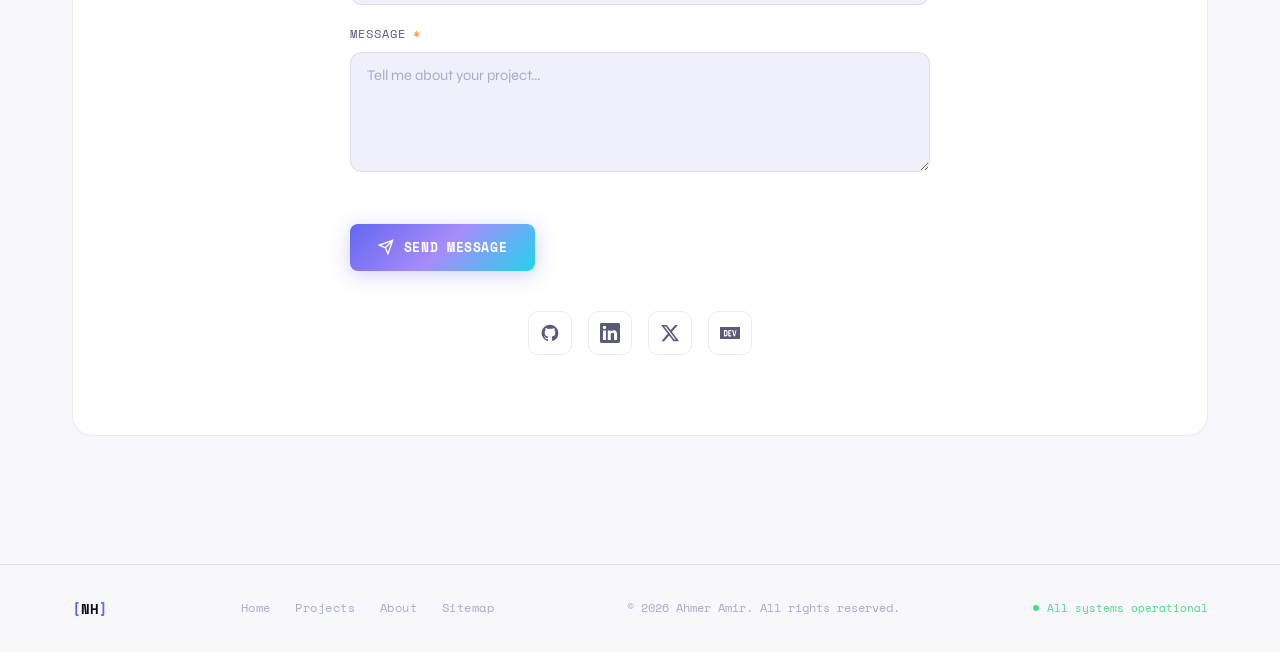
==== commit 0778e48b: "update src in index" ====
--- a/index.html
+++ b/index.html
@@ -254,7 +254,7 @@
     <div class="hero-visual reveal" aria-hidden="true">
       <div class="hero-img-glow"></div>
       <img
-        src="ChatGPT_Image_Apr_27__2026__11_44_54_AM.png"
+        src="label.png"
         alt="3D tech illustration showing code editor, React, JavaScript and Node.js icons"
         class="hero-img"
         draggable="false"
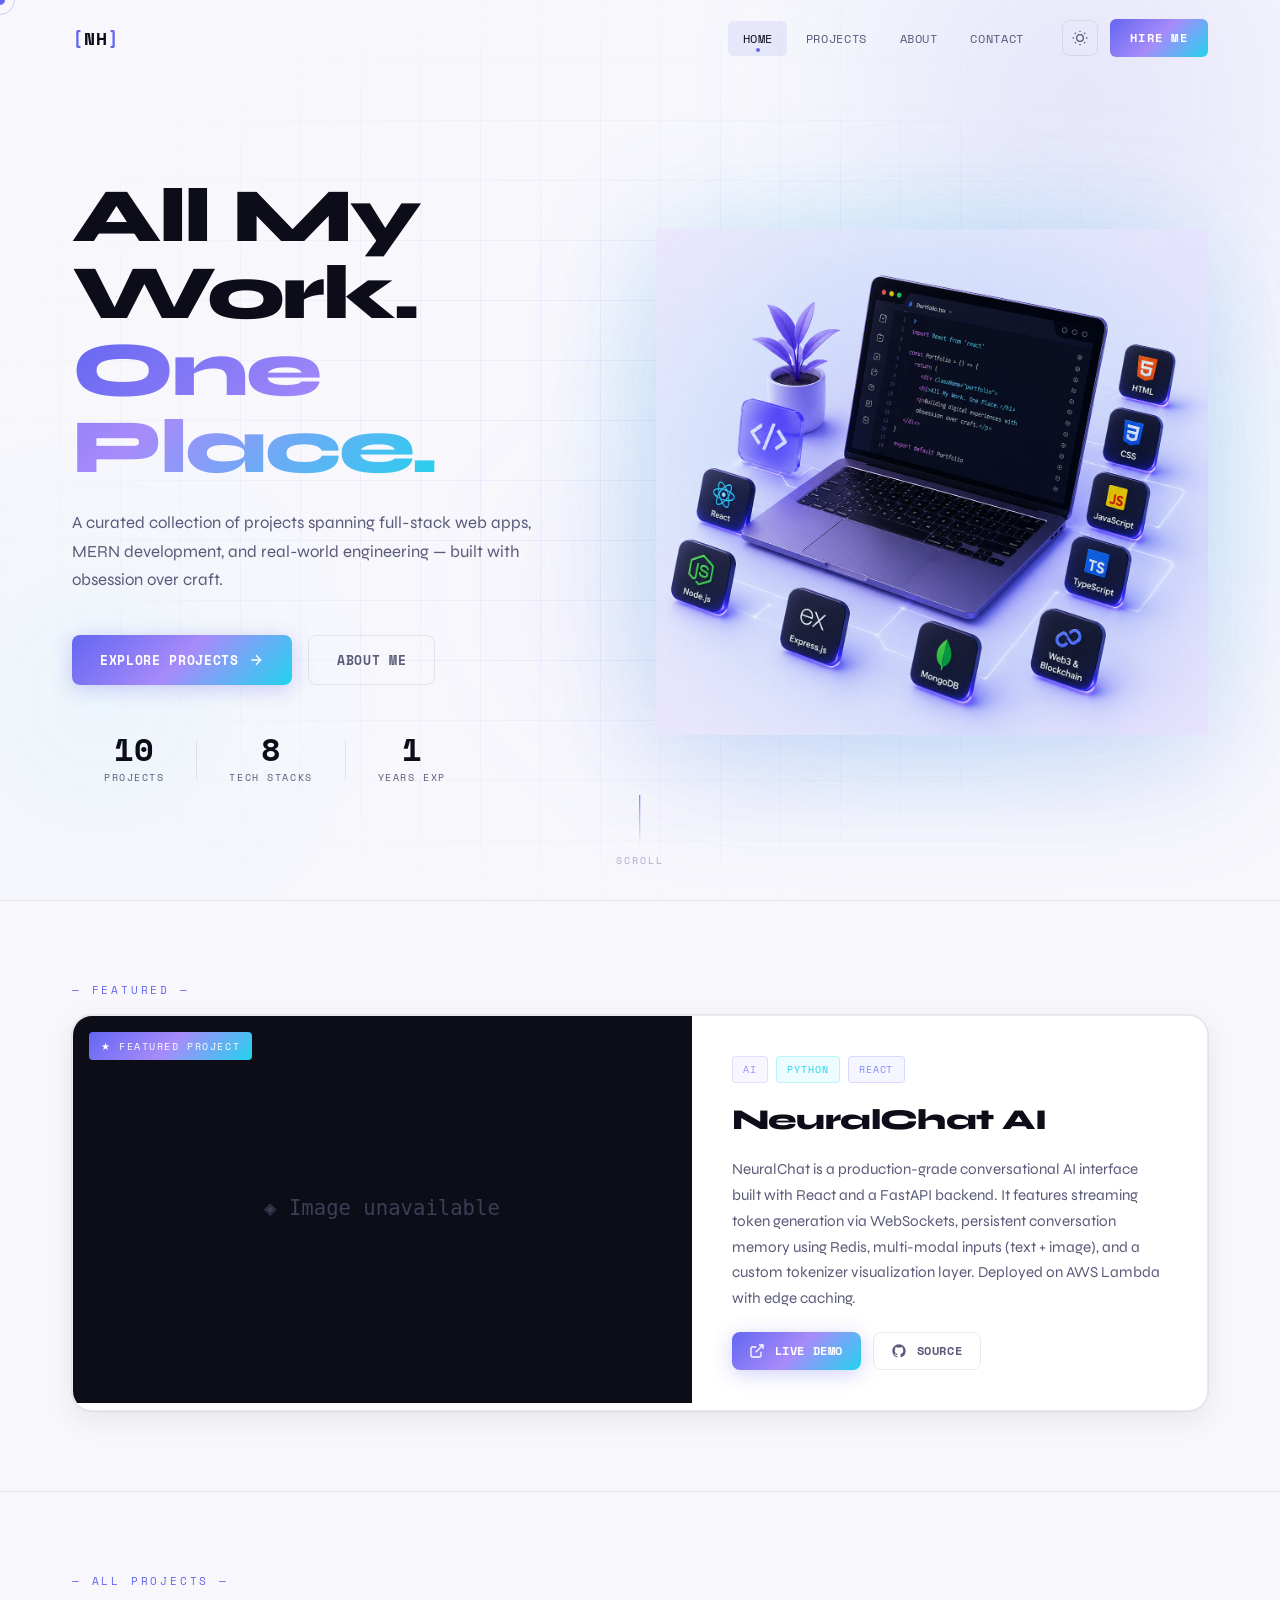
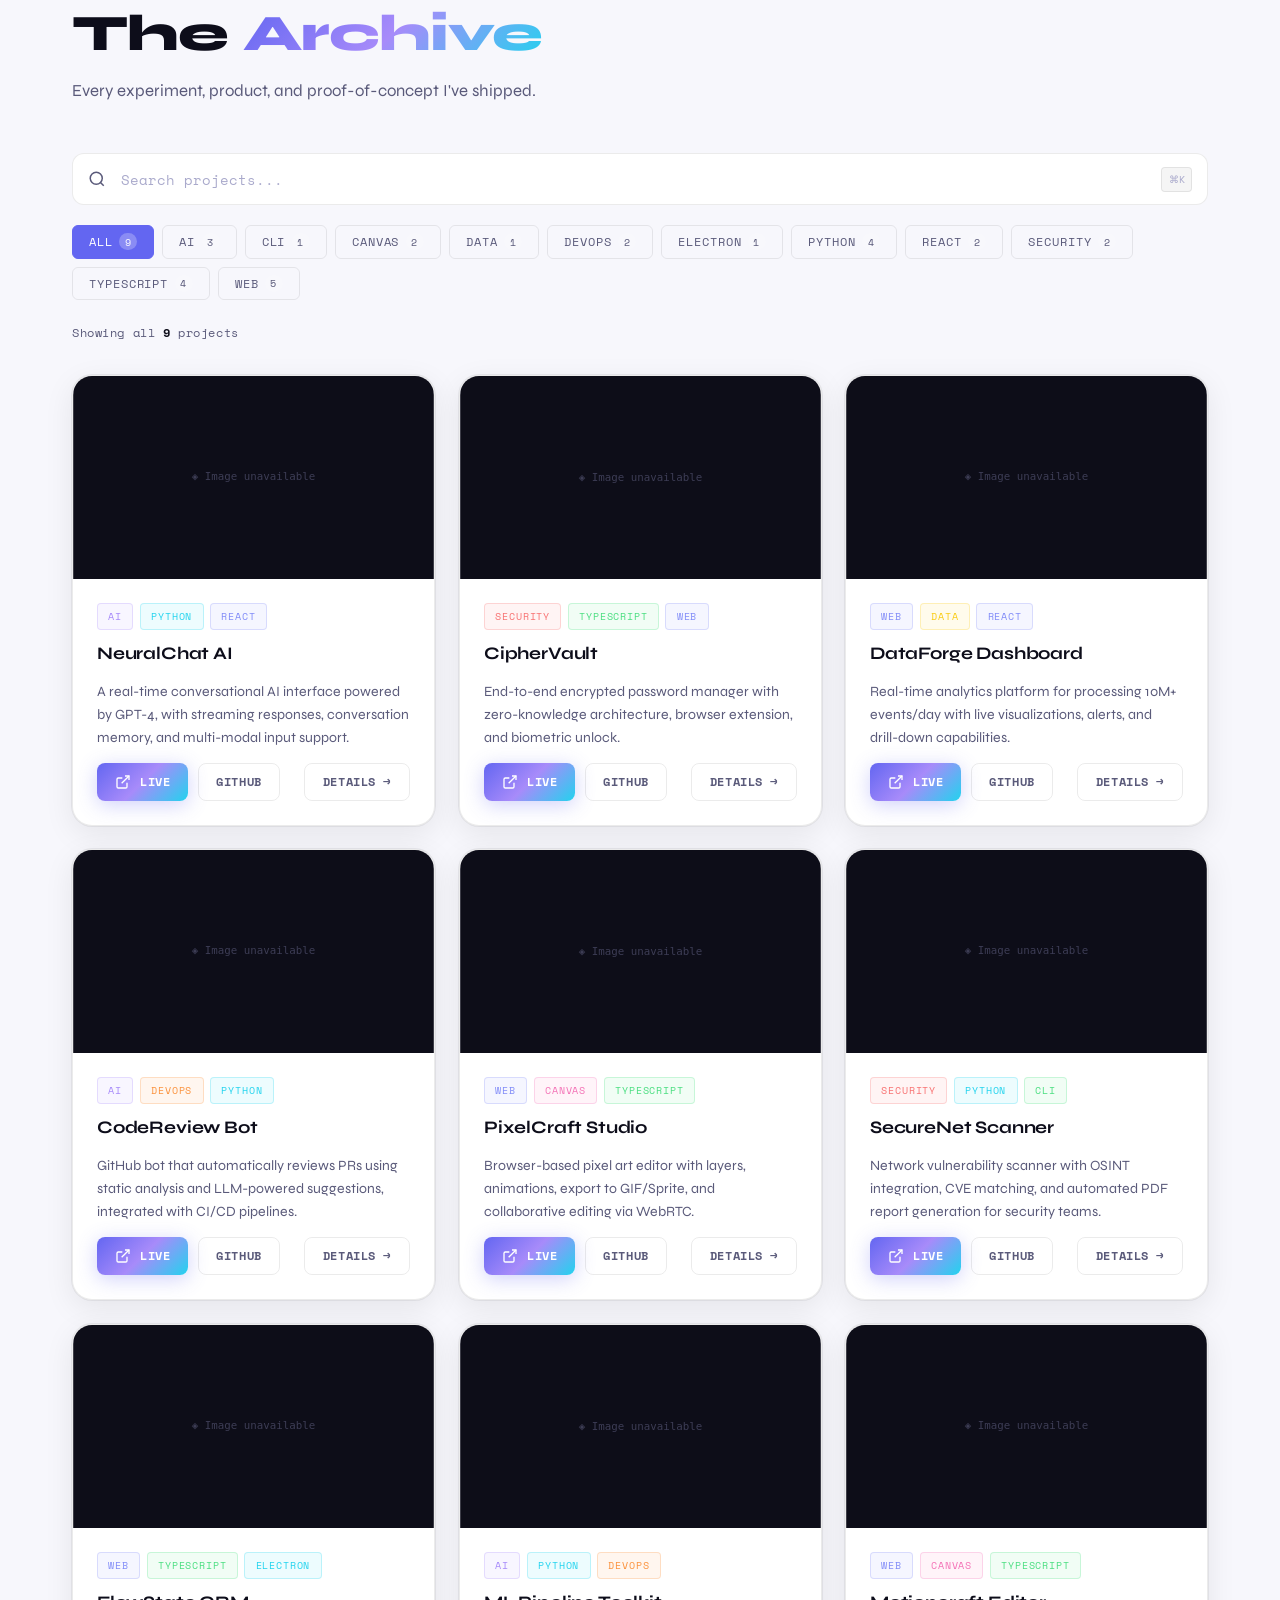
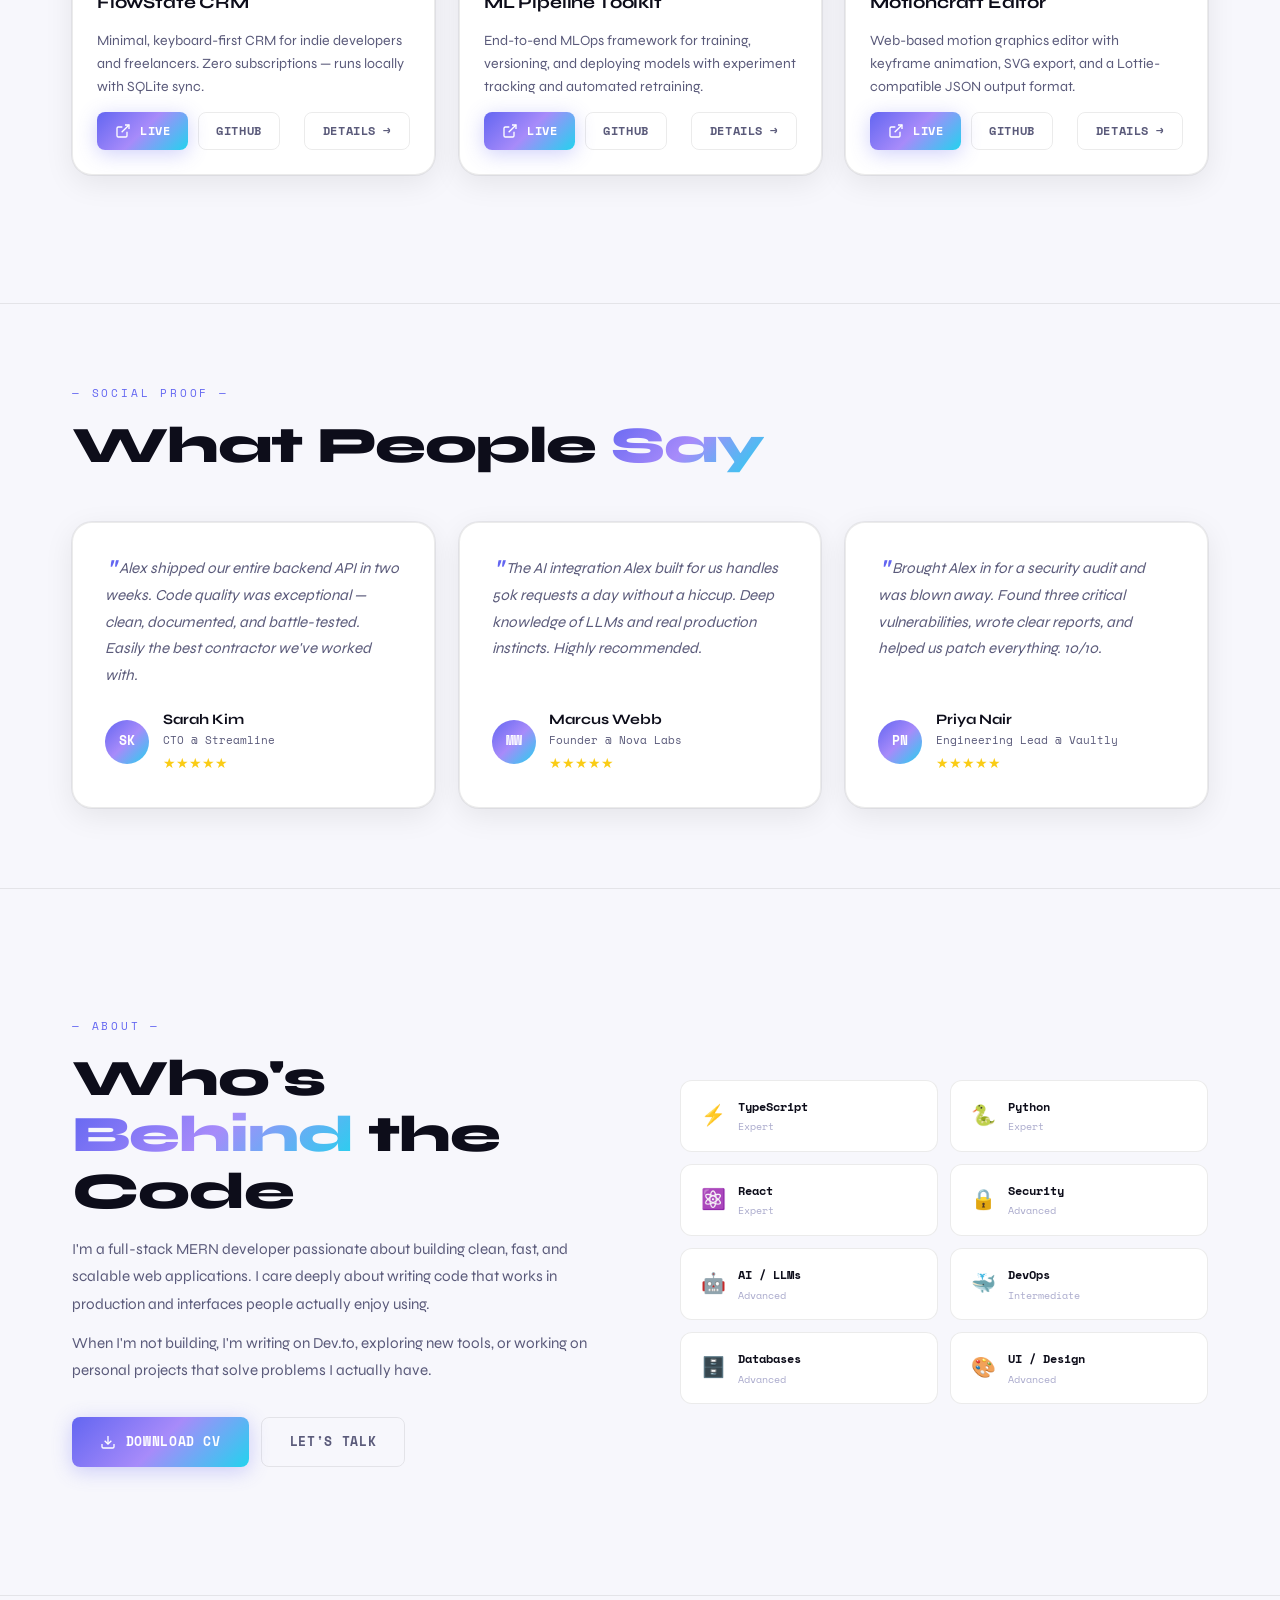
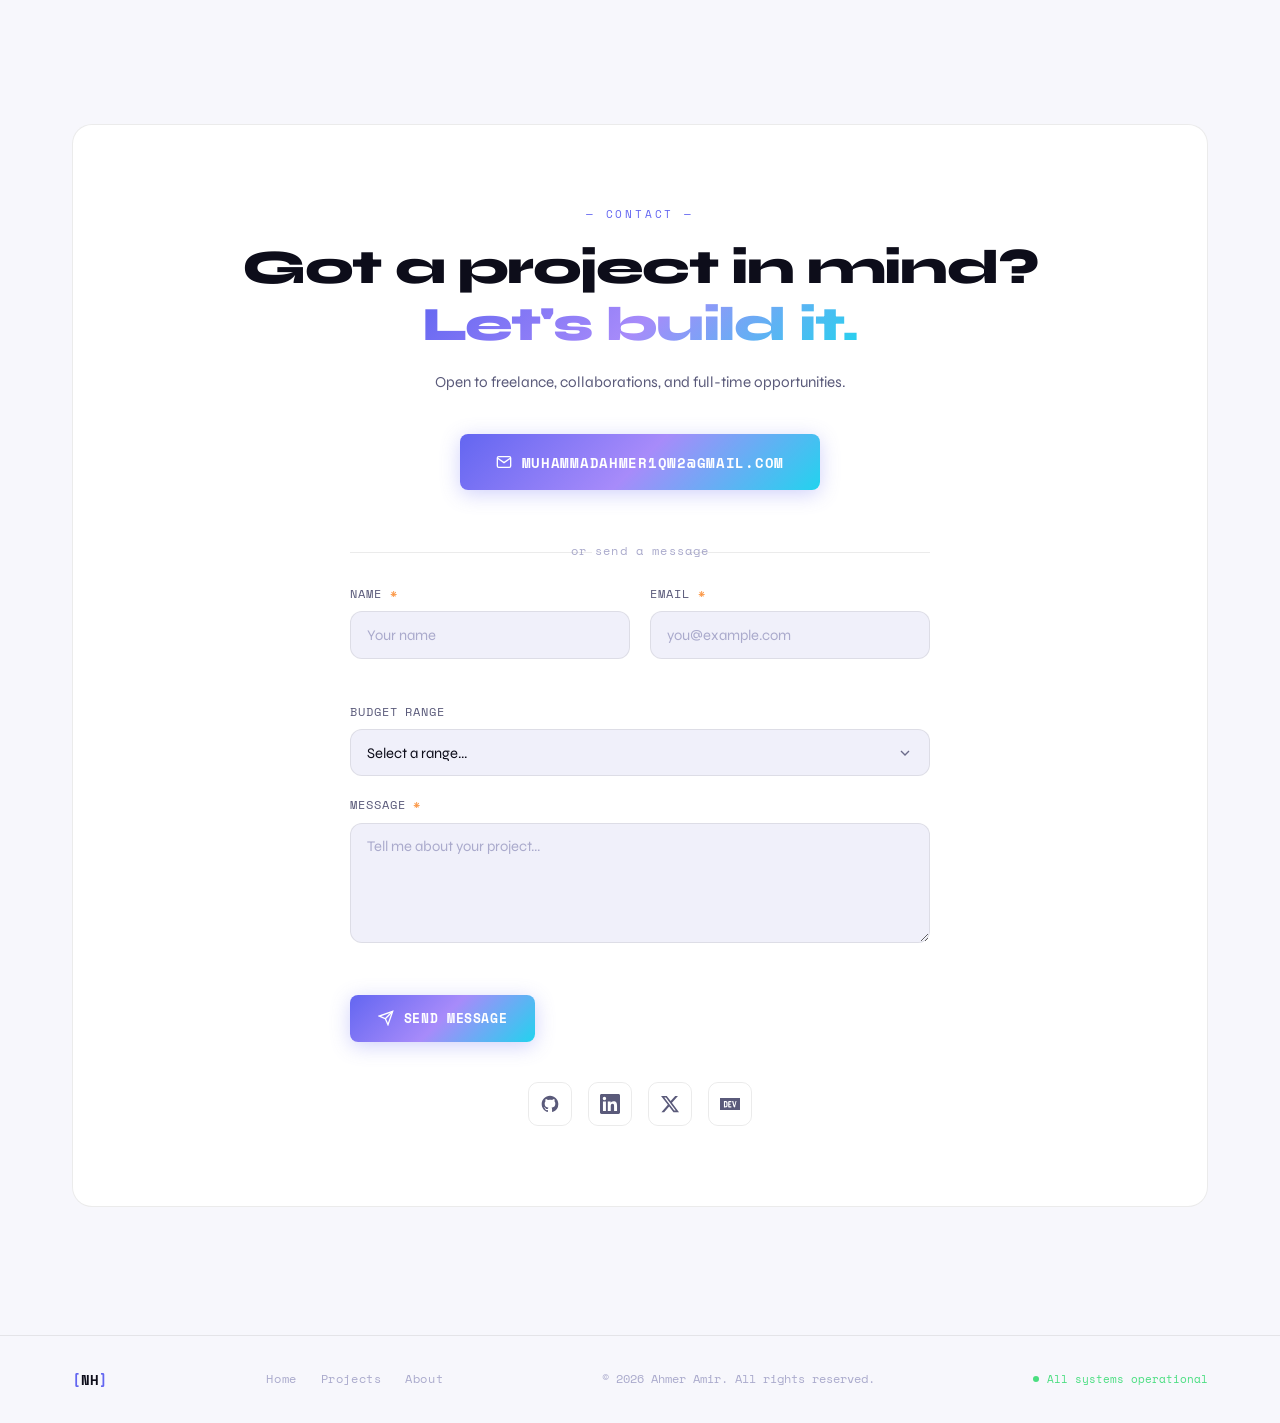
==== commit d5a90945: "fix sitemap" ====
--- a/index.html
+++ b/index.html
@@ -458,7 +458,7 @@
         <a href="#home">Home</a>
         <a href="#projects">Projects</a>
         <a href="#about">About</a>
-        <a href="sitemap.xml">Sitemap</a>
+        <!-- <a href="sitemap.xml">Sitemap</a> -->
       </nav>
       <span class="footer-copy">© <span id="footerYear"></span> Ahmer Amir. All rights reserved.</span>
       <span class="footer-status">
--- a/style.css
+++ b/style.css
@@ -1,5 +1,6 @@
 /* ═══════════════════════════════════════════════════════════
-   light/dark mode, skeleton loaders, form, 
+   NEXHUB v2 — Complete CSS
+   Additions: light/dark mode, skeleton loaders, form, 
    testimonials, toast, back-to-top, focus styles, 
    filter counts, results info, footer nav
 ════════════════════════════════════════════════════════════ */
@@ -234,20 +235,65 @@
 .orb-2{width:400px;height:400px;background:radial-gradient(circle,rgba(34,211,238,.08) 0%,transparent 70%);bottom:0;left:-100px;animation:orbFloat 10s ease-in-out infinite reverse}
 .orb-3{width:300px;height:300px;background:radial-gradient(circle,rgba(167,139,250,.1) 0%,transparent 70%);top:50%;left:40%;animation:orbFloat 12s ease-in-out infinite}
 @keyframes orbFloat{0%,100%{transform:translate(0,0) scale(1)}33%{transform:translate(30px,-20px) scale(1.05)}66%{transform:translate(-20px,15px) scale(.95)}}
-.hero-content{position:relative;z-index:1;max-width:750px;margin:0 auto;text-align:center}
-.hero-badge{
-  display:inline-flex;align-items:center;gap:.5rem;
-  font-family:var(--font-mono);font-size:.75rem;letter-spacing:.1em;text-transform:uppercase;
-  color:var(--accent-green);background:rgba(74,222,128,.08);border:1px solid rgba(74,222,128,.2);
-  padding:.45rem 1rem;border-radius:100px;margin-bottom:2rem;
-}
-.badge-dot{width:6px;height:6px;background:var(--accent-green);border-radius:50%;animation:pulse 2s ease infinite}
-@keyframes pulse{0%,100%{opacity:1;transform:scale(1)}50%{opacity:.5;transform:scale(.8)}}
-.hero-title{font-size:clamp(3rem,8vw,6.5rem);font-weight:800;line-height:1.0;letter-spacing:-.03em;margin-bottom:1.5rem}
+/* ── HERO SPLIT LAYOUT ── */
+.hero-split{
+  position:relative;z-index:1;
+  width:100%;max-width:1200px;margin:0 auto;
+  display:grid;grid-template-columns:1fr 1fr;
+  align-items:center;gap:2rem;
+  padding:0 2rem;
+}
+.hero-content{text-align:left}
+.hero-title{font-size:clamp(2.8rem,6vw,6rem);font-weight:800;line-height:1.0;letter-spacing:-.03em;margin-bottom:1.5rem}
 .gradient-text{background:var(--gradient);-webkit-background-clip:text;-webkit-text-fill-color:transparent;background-clip:text}
-.hero-sub{font-size:1.15rem;color:var(--text-muted);max-width:500px;margin:0 auto 2.5rem;line-height:1.7}
-.hero-actions{display:flex;gap:1rem;justify-content:center;flex-wrap:wrap;margin-bottom:3.5rem}
-.hero-stats{display:flex;align-items:center;justify-content:center}
+.hero-sub{font-size:1.05rem;color:var(--text-muted);max-width:460px;margin:0 0 2.5rem;line-height:1.7}
+.hero-actions{display:flex;gap:1rem;flex-wrap:wrap;margin-bottom:3rem;justify-content:flex-start}
+.hero-stats{display:flex;align-items:center;justify-content:flex-start}
+
+/* ── HERO VISUAL (right side image) ── */
+.hero-visual{
+  position:relative;
+  display:flex;align-items:center;justify-content:center;
+  animation:heroFloat 6s ease-in-out infinite;
+}
+@keyframes heroFloat{
+  0%,100%{transform:translateY(0)}
+  50%{transform:translateY(-18px)}
+}
+.hero-img-glow{
+  position:absolute;inset:-10%;
+  background:radial-gradient(ellipse at center,rgba(99,102,241,.25) 0%,rgba(34,211,238,.1) 50%,transparent 75%);
+  filter:blur(40px);
+  pointer-events:none;
+  z-index:0;
+  animation:glowPulse 4s ease-in-out infinite;
+}
+@keyframes glowPulse{
+  0%,100%{opacity:.7;transform:scale(1)}
+  50%{opacity:1;transform:scale(1.08)}
+}
+.hero-img{
+  position:relative;z-index:1;
+  width:100%;max-width:620px;
+  object-fit:contain;
+  /* blend with background — removes white box */
+  mix-blend-mode:luminosity;
+  filter:drop-shadow(0 30px 60px rgba(99,102,241,.3)) drop-shadow(0 0 80px rgba(34,211,238,.15));
+  transition:filter .4s ease;
+  user-select:none;
+  -webkit-user-drag:none;
+}
+[data-theme="dark"] .hero-img{
+  mix-blend-mode:screen;
+  filter:drop-shadow(0 30px 60px rgba(99,102,241,.4)) drop-shadow(0 0 100px rgba(34,211,238,.2)) brightness(1.05);
+}
+[data-theme="light"] .hero-img{
+  mix-blend-mode:multiply;
+  filter:drop-shadow(0 30px 60px rgba(99,102,241,.2)) drop-shadow(0 0 60px rgba(34,211,238,.1));
+}
+.hero-visual:hover .hero-img{
+  filter:drop-shadow(0 40px 80px rgba(99,102,241,.5)) drop-shadow(0 0 120px rgba(34,211,238,.25)) brightness(1.08);
+}
 .stat{padding:0 2rem;text-align:center}
 .stat-num{display:block;font-family:var(--font-mono);font-size:2rem;font-weight:700;color:var(--text);line-height:1}
 .stat-label{font-family:var(--font-mono);font-size:.65rem;letter-spacing:.15em;text-transform:uppercase;color:var(--text-muted);margin-top:.25rem;display:block}
@@ -598,9 +644,13 @@
   .nav-links,.nav-cta{display:none}
   .hamburger{display:flex;margin-left:auto}
   .hero{padding:7rem 1.5rem 5rem}
-  .hero-stats{gap:0}
+  .hero-split{grid-template-columns:1fr;gap:3rem;padding:0 1.25rem}
+  .hero-content{text-align:center}
+  .hero-sub{margin:0 auto 2.5rem}
+  .hero-actions{justify-content:center}
+  .hero-stats{justify-content:center;gap:0}
+  .hero-visual{max-width:420px;margin:0 auto}
   .stat{padding:0 1rem}
-  .stat-num{font-size:1.5rem}
   .container{padding:0 1.25rem}
   .section-featured,.section-projects{padding:4rem 0}
   .section-about,.section-contact{padding:5rem 0}
@@ -632,4 +682,4 @@
 }
 
 /* ─── SELECTION ─── */
-::selection{background:rgba(99,102,241,.3);color:var(--text)}
+::selection{background:rgba(99,102,241,.3);color:var(--text)}
--- a/style.css
+++ b/style.css
@@ -1,5 +1,6 @@
 /* ═══════════════════════════════════════════════════════════
-   light/dark mode, skeleton loaders, form, 
+   NEXHUB v2 — Complete CSS
+   Additions: light/dark mode, skeleton loaders, form, 
    testimonials, toast, back-to-top, focus styles, 
    filter counts, results info, footer nav
 ════════════════════════════════════════════════════════════ */
@@ -234,20 +235,65 @@
 .orb-2{width:400px;height:400px;background:radial-gradient(circle,rgba(34,211,238,.08) 0%,transparent 70%);bottom:0;left:-100px;animation:orbFloat 10s ease-in-out infinite reverse}
 .orb-3{width:300px;height:300px;background:radial-gradient(circle,rgba(167,139,250,.1) 0%,transparent 70%);top:50%;left:40%;animation:orbFloat 12s ease-in-out infinite}
 @keyframes orbFloat{0%,100%{transform:translate(0,0) scale(1)}33%{transform:translate(30px,-20px) scale(1.05)}66%{transform:translate(-20px,15px) scale(.95)}}
-.hero-content{position:relative;z-index:1;max-width:750px;margin:0 auto;text-align:center}
-.hero-badge{
-  display:inline-flex;align-items:center;gap:.5rem;
-  font-family:var(--font-mono);font-size:.75rem;letter-spacing:.1em;text-transform:uppercase;
-  color:var(--accent-green);background:rgba(74,222,128,.08);border:1px solid rgba(74,222,128,.2);
-  padding:.45rem 1rem;border-radius:100px;margin-bottom:2rem;
-}
-.badge-dot{width:6px;height:6px;background:var(--accent-green);border-radius:50%;animation:pulse 2s ease infinite}
-@keyframes pulse{0%,100%{opacity:1;transform:scale(1)}50%{opacity:.5;transform:scale(.8)}}
-.hero-title{font-size:clamp(3rem,8vw,6.5rem);font-weight:800;line-height:1.0;letter-spacing:-.03em;margin-bottom:1.5rem}
+/* ── HERO SPLIT LAYOUT ── */
+.hero-split{
+  position:relative;z-index:1;
+  width:100%;max-width:1200px;margin:0 auto;
+  display:grid;grid-template-columns:1fr 1fr;
+  align-items:center;gap:2rem;
+  padding:0 2rem;
+}
+.hero-content{text-align:left}
+.hero-title{font-size:clamp(2.8rem,6vw,6rem);font-weight:800;line-height:1.0;letter-spacing:-.03em;margin-bottom:1.5rem}
 .gradient-text{background:var(--gradient);-webkit-background-clip:text;-webkit-text-fill-color:transparent;background-clip:text}
-.hero-sub{font-size:1.15rem;color:var(--text-muted);max-width:500px;margin:0 auto 2.5rem;line-height:1.7}
-.hero-actions{display:flex;gap:1rem;justify-content:center;flex-wrap:wrap;margin-bottom:3.5rem}
-.hero-stats{display:flex;align-items:center;justify-content:center}
+.hero-sub{font-size:1.05rem;color:var(--text-muted);max-width:460px;margin:0 0 2.5rem;line-height:1.7}
+.hero-actions{display:flex;gap:1rem;flex-wrap:wrap;margin-bottom:3rem;justify-content:flex-start}
+.hero-stats{display:flex;align-items:center;justify-content:flex-start}
+
+/* ── HERO VISUAL (right side image) ── */
+.hero-visual{
+  position:relative;
+  display:flex;align-items:center;justify-content:center;
+  animation:heroFloat 6s ease-in-out infinite;
+}
+@keyframes heroFloat{
+  0%,100%{transform:translateY(0)}
+  50%{transform:translateY(-18px)}
+}
+.hero-img-glow{
+  position:absolute;inset:-10%;
+  background:radial-gradient(ellipse at center,rgba(99,102,241,.25) 0%,rgba(34,211,238,.1) 50%,transparent 75%);
+  filter:blur(40px);
+  pointer-events:none;
+  z-index:0;
+  animation:glowPulse 4s ease-in-out infinite;
+}
+@keyframes glowPulse{
+  0%,100%{opacity:.7;transform:scale(1)}
+  50%{opacity:1;transform:scale(1.08)}
+}
+.hero-img{
+  position:relative;z-index:1;
+  width:100%;max-width:620px;
+  object-fit:contain;
+  /* blend with background — removes white box */
+  mix-blend-mode:luminosity;
+  filter:drop-shadow(0 30px 60px rgba(99,102,241,.3)) drop-shadow(0 0 80px rgba(34,211,238,.15));
+  transition:filter .4s ease;
+  user-select:none;
+  -webkit-user-drag:none;
+}
+[data-theme="dark"] .hero-img{
+  mix-blend-mode:screen;
+  filter:drop-shadow(0 30px 60px rgba(99,102,241,.4)) drop-shadow(0 0 100px rgba(34,211,238,.2)) brightness(1.05);
+}
+[data-theme="light"] .hero-img{
+  mix-blend-mode:multiply;
+  filter:drop-shadow(0 30px 60px rgba(99,102,241,.2)) drop-shadow(0 0 60px rgba(34,211,238,.1));
+}
+.hero-visual:hover .hero-img{
+  filter:drop-shadow(0 40px 80px rgba(99,102,241,.5)) drop-shadow(0 0 120px rgba(34,211,238,.25)) brightness(1.08);
+}
 .stat{padding:0 2rem;text-align:center}
 .stat-num{display:block;font-family:var(--font-mono);font-size:2rem;font-weight:700;color:var(--text);line-height:1}
 .stat-label{font-family:var(--font-mono);font-size:.65rem;letter-spacing:.15em;text-transform:uppercase;color:var(--text-muted);margin-top:.25rem;display:block}
@@ -598,9 +644,13 @@
   .nav-links,.nav-cta{display:none}
   .hamburger{display:flex;margin-left:auto}
   .hero{padding:7rem 1.5rem 5rem}
-  .hero-stats{gap:0}
+  .hero-split{grid-template-columns:1fr;gap:3rem;padding:0 1.25rem}
+  .hero-content{text-align:center}
+  .hero-sub{margin:0 auto 2.5rem}
+  .hero-actions{justify-content:center}
+  .hero-stats{justify-content:center;gap:0}
+  .hero-visual{max-width:420px;margin:0 auto}
   .stat{padding:0 1rem}
-  .stat-num{font-size:1.5rem}
   .container{padding:0 1.25rem}
   .section-featured,.section-projects{padding:4rem 0}
   .section-about,.section-contact{padding:5rem 0}
@@ -632,4 +682,4 @@
 }
 
 /* ─── SELECTION ─── */
-::selection{background:rgba(99,102,241,.3);color:var(--text)}
+::selection{background:rgba(99,102,241,.3);color:var(--text)}
